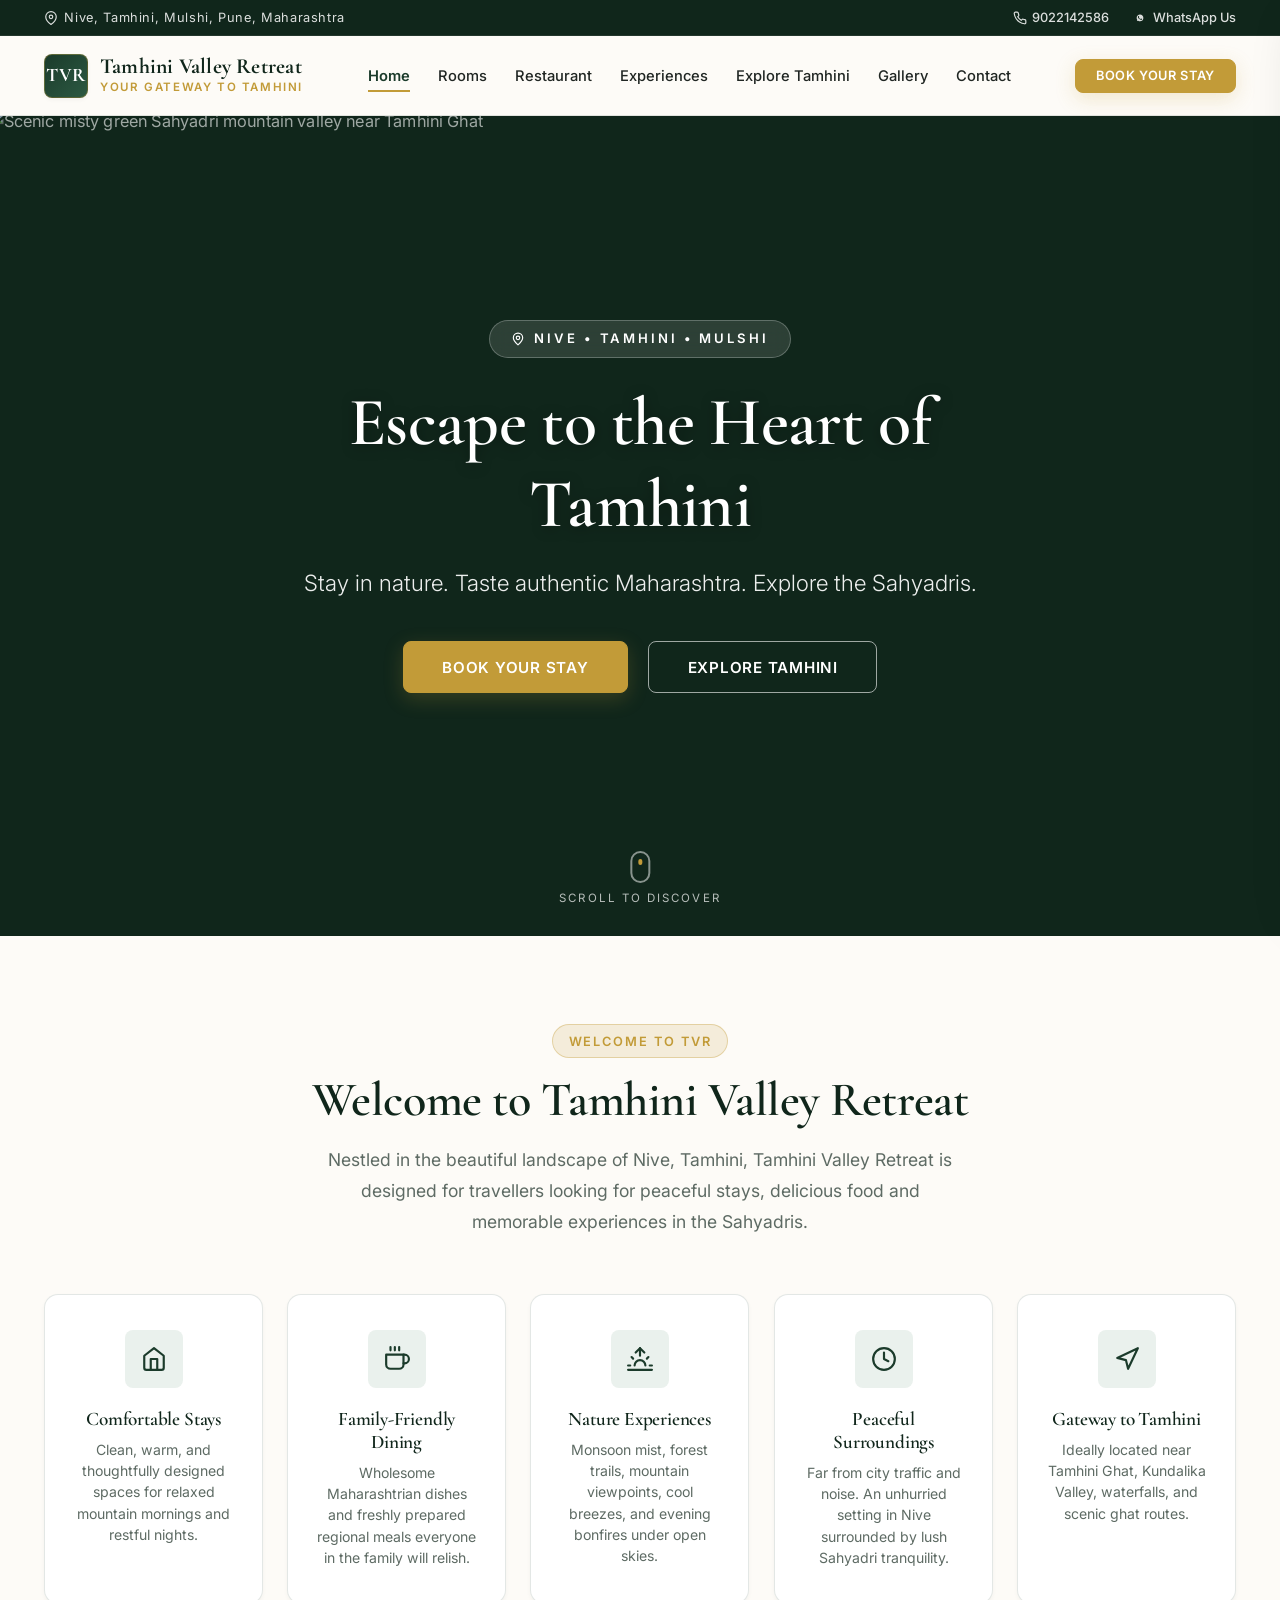
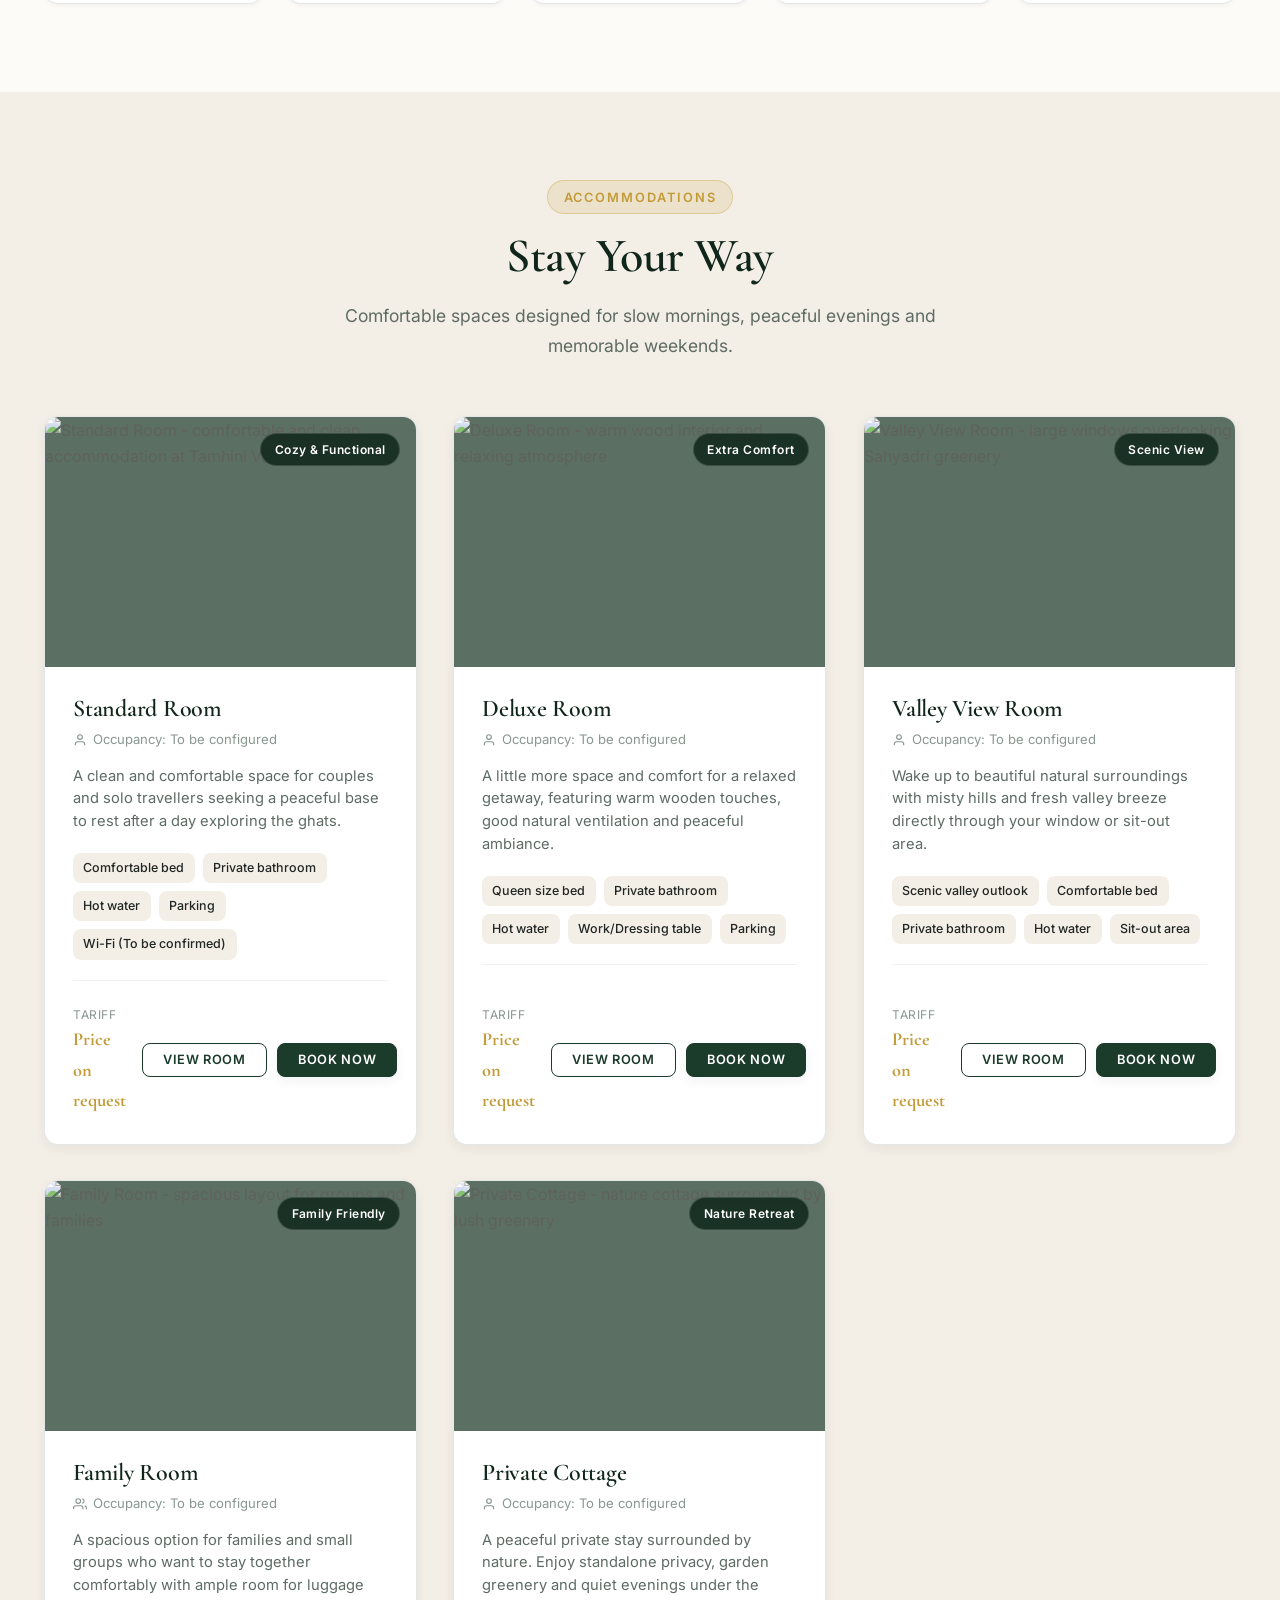
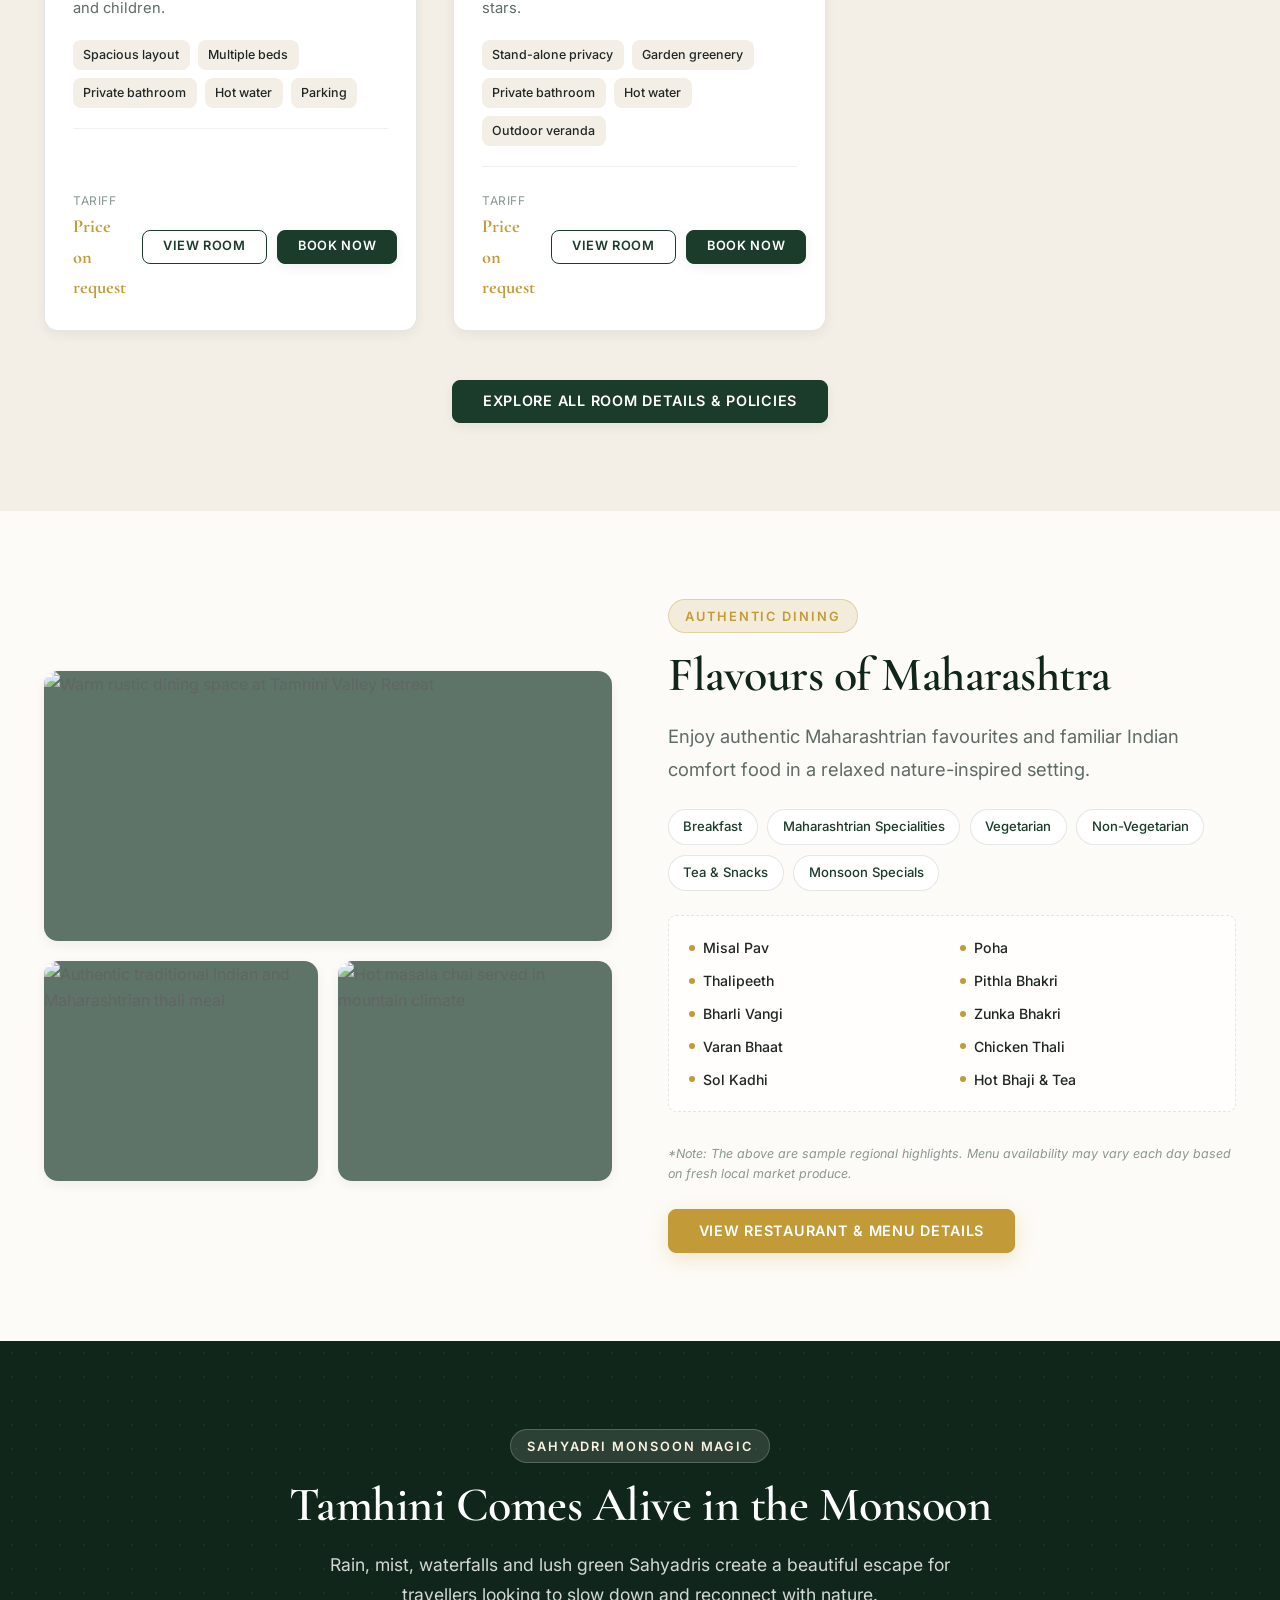
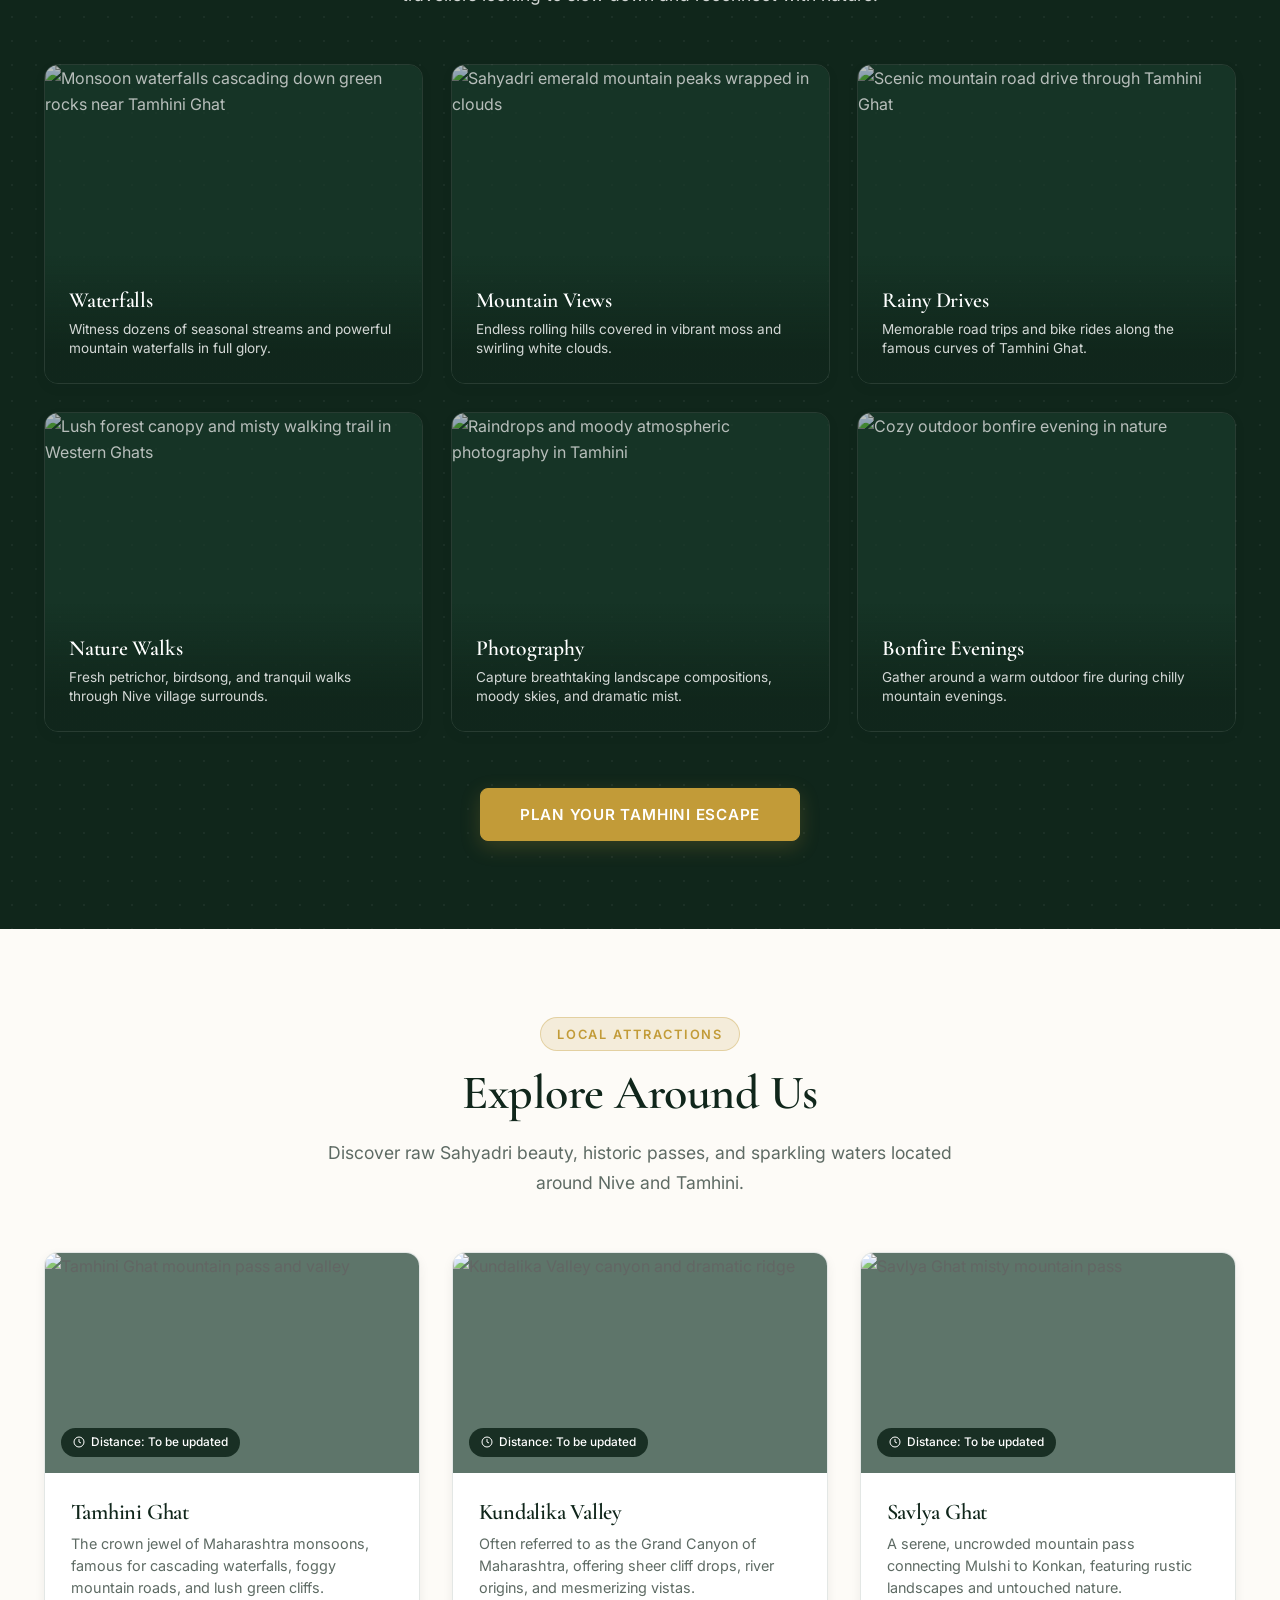
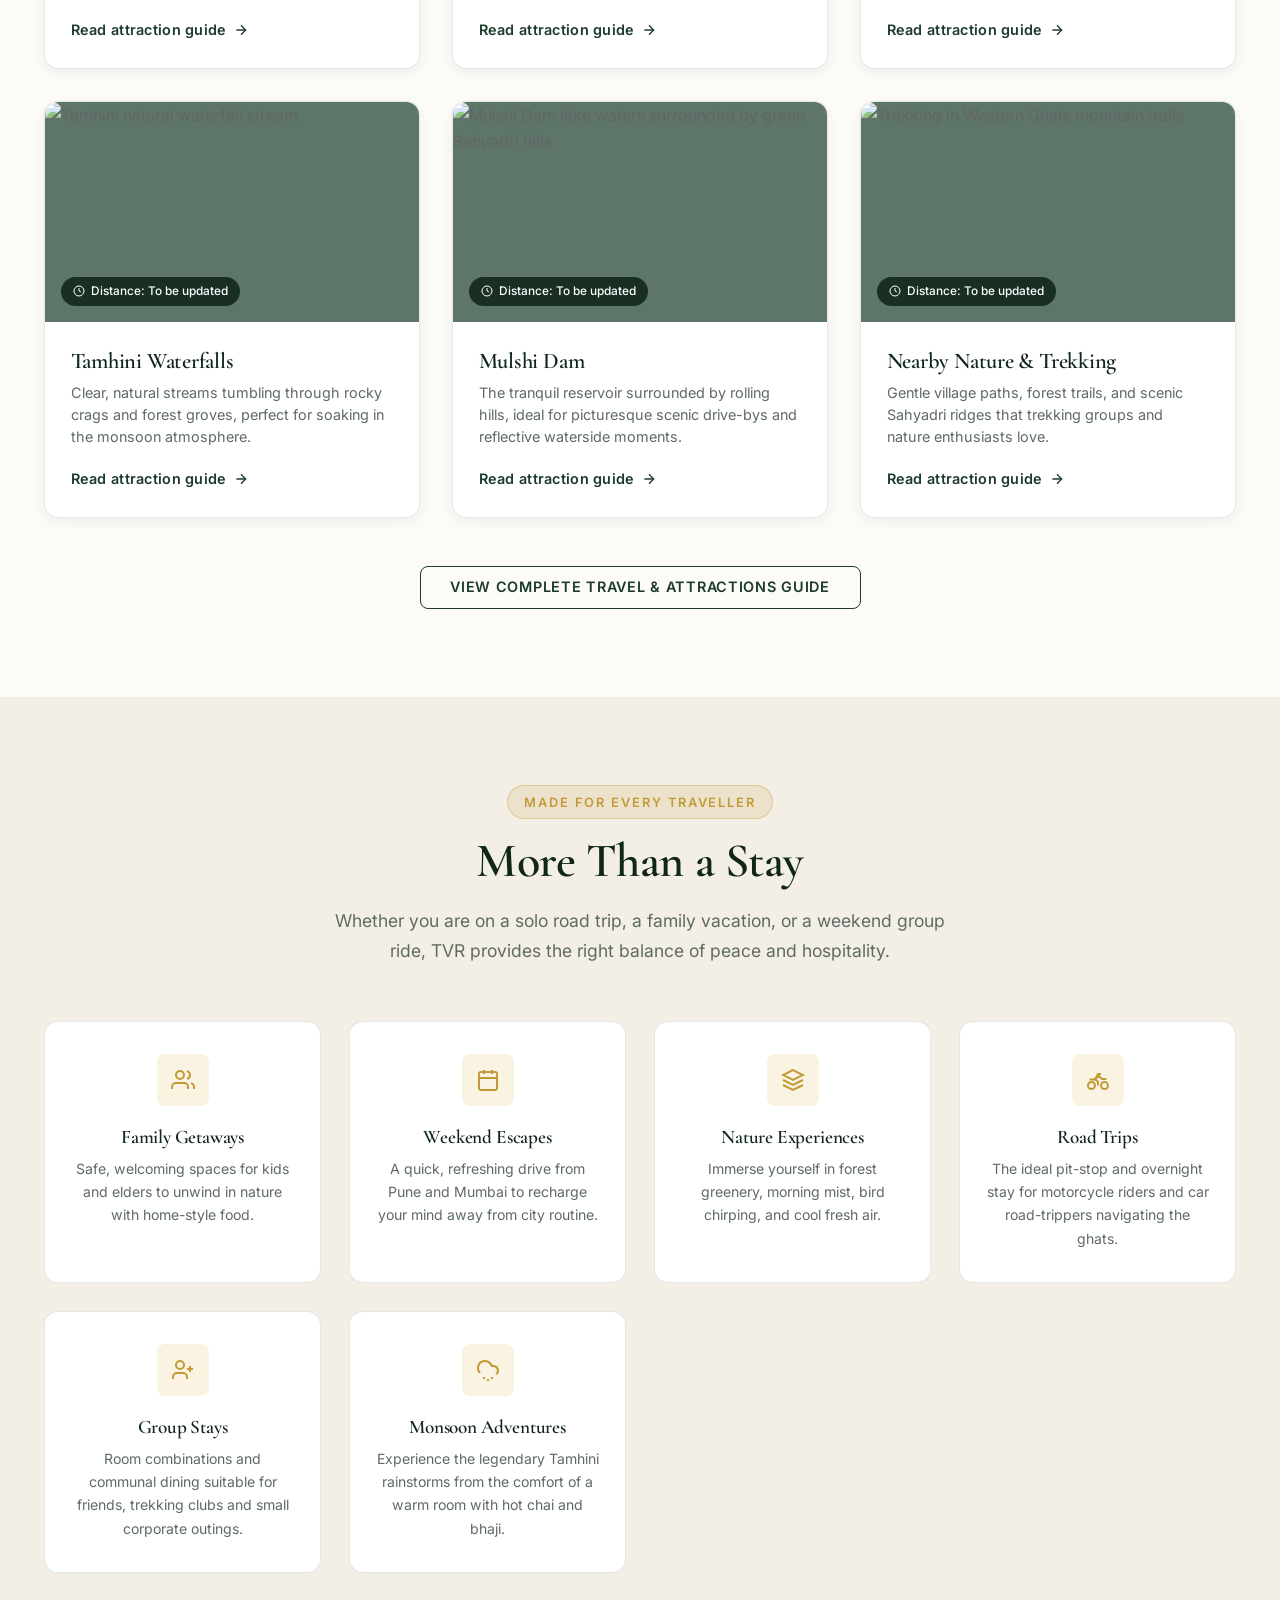
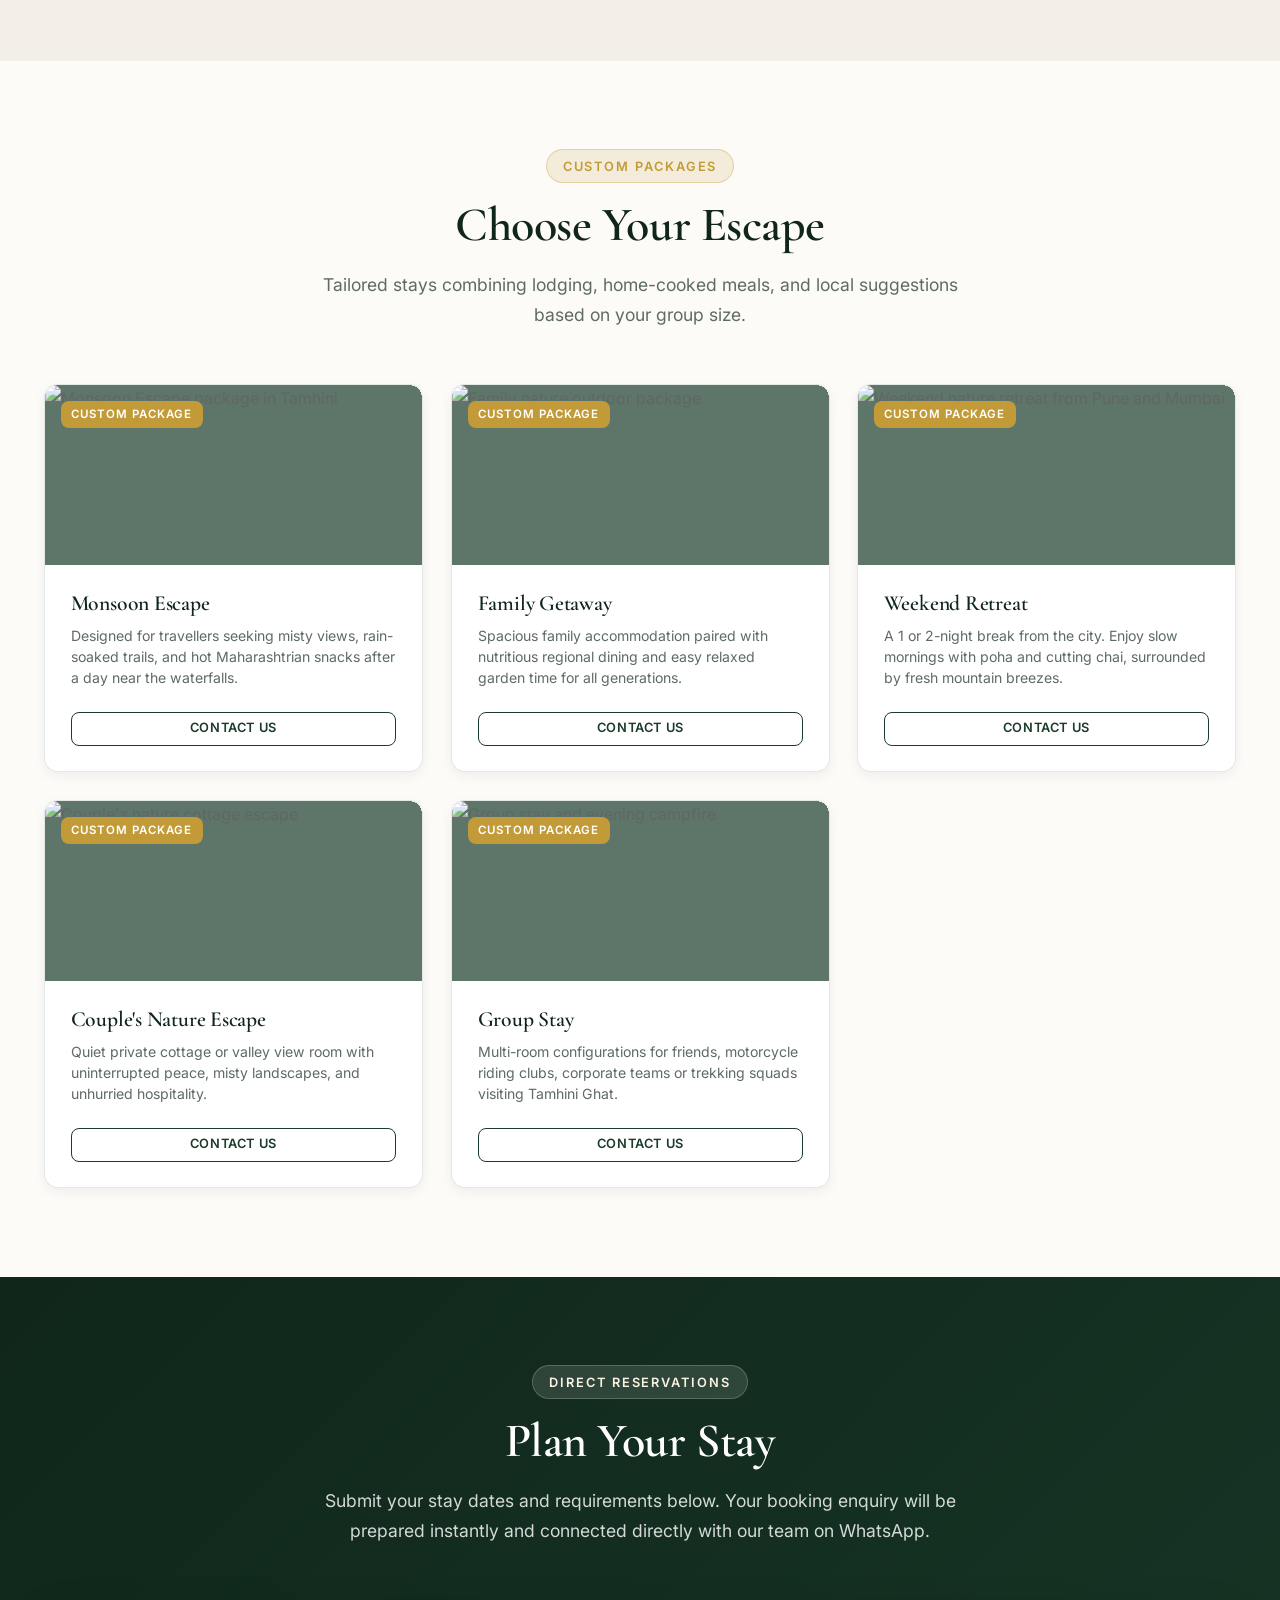
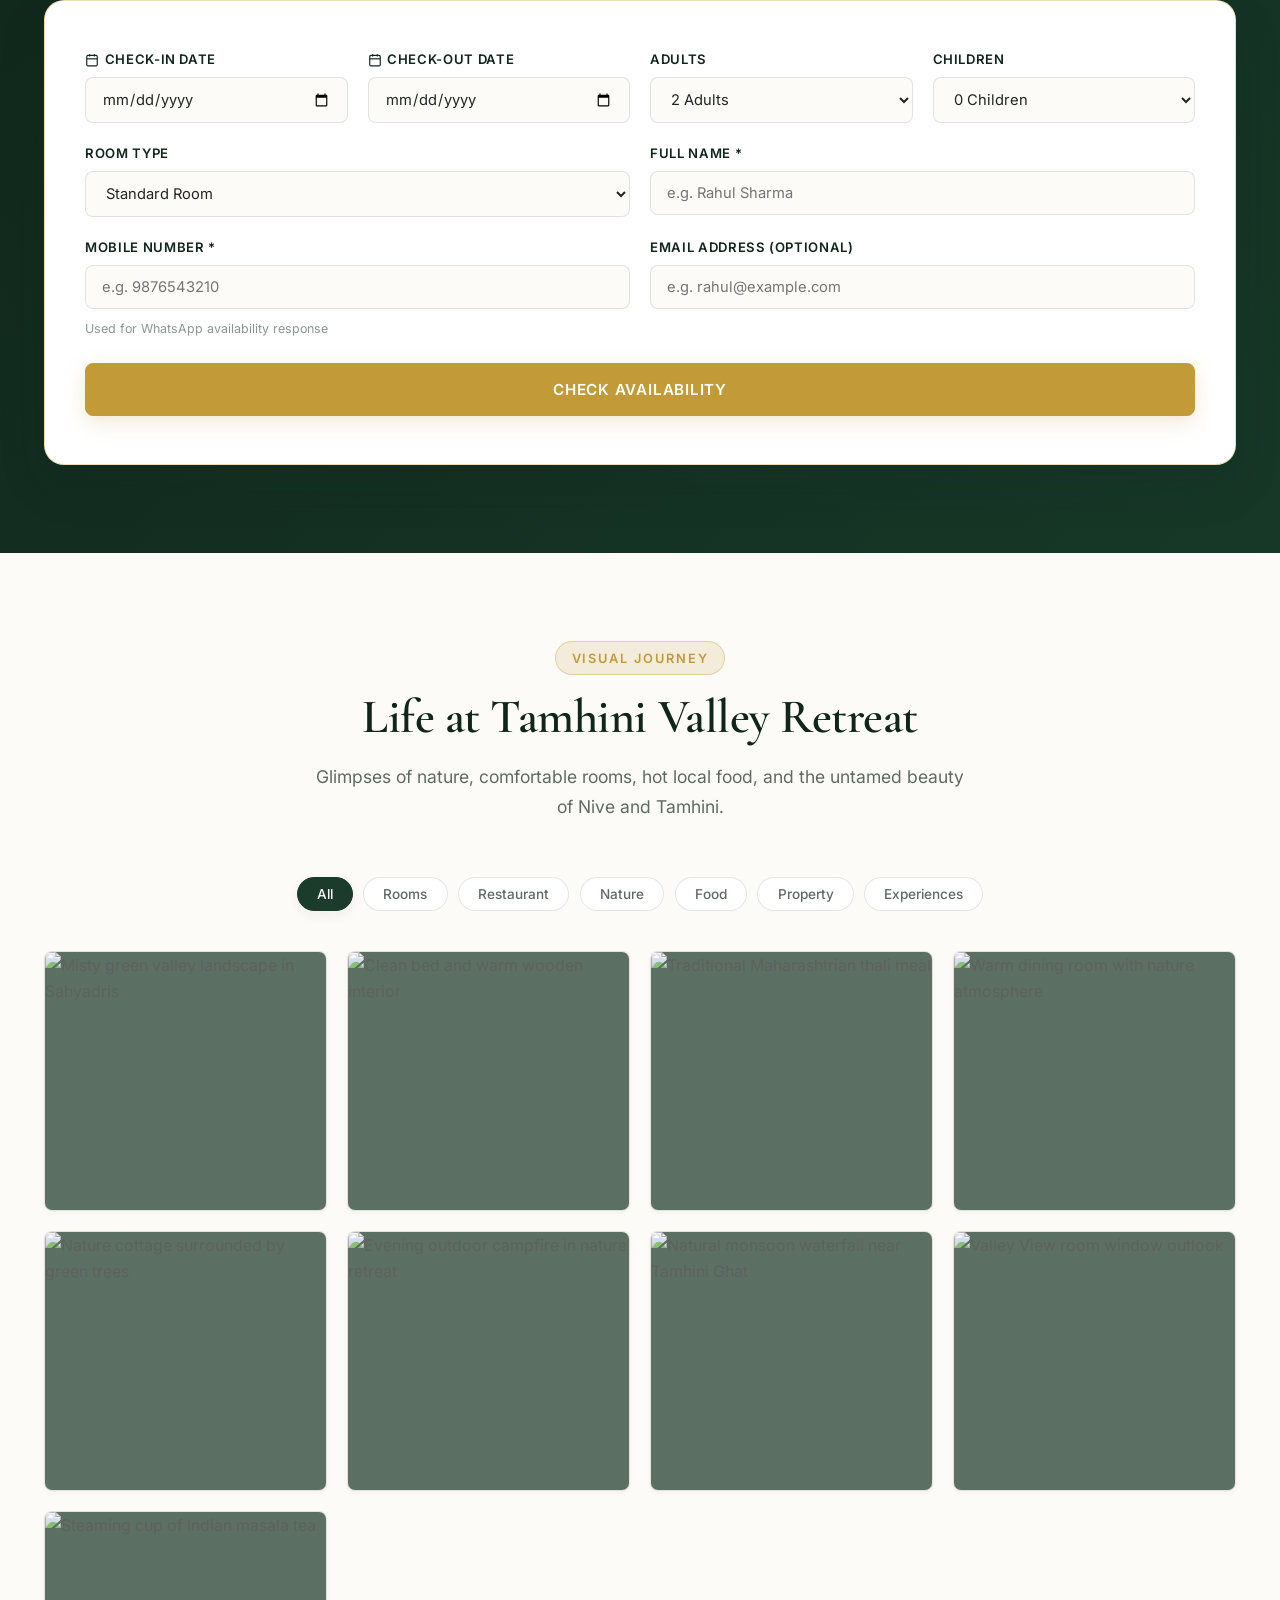
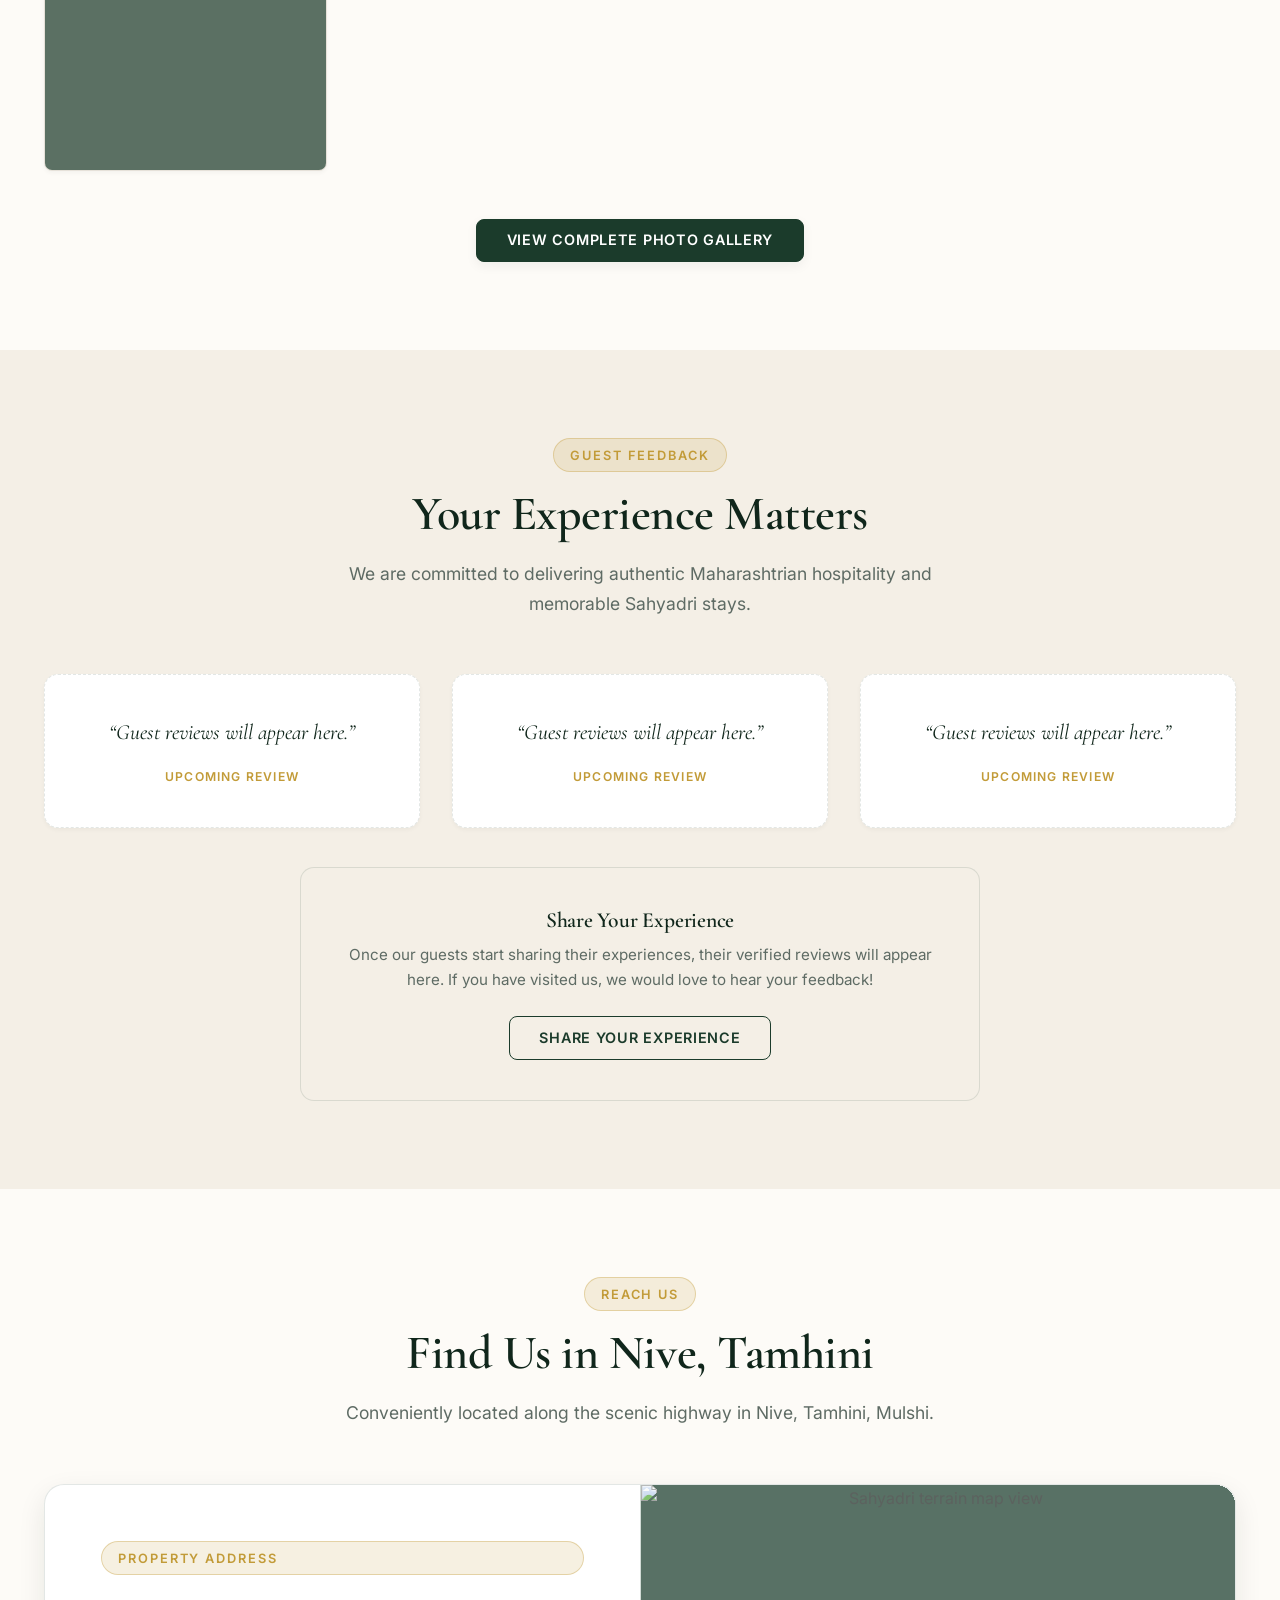
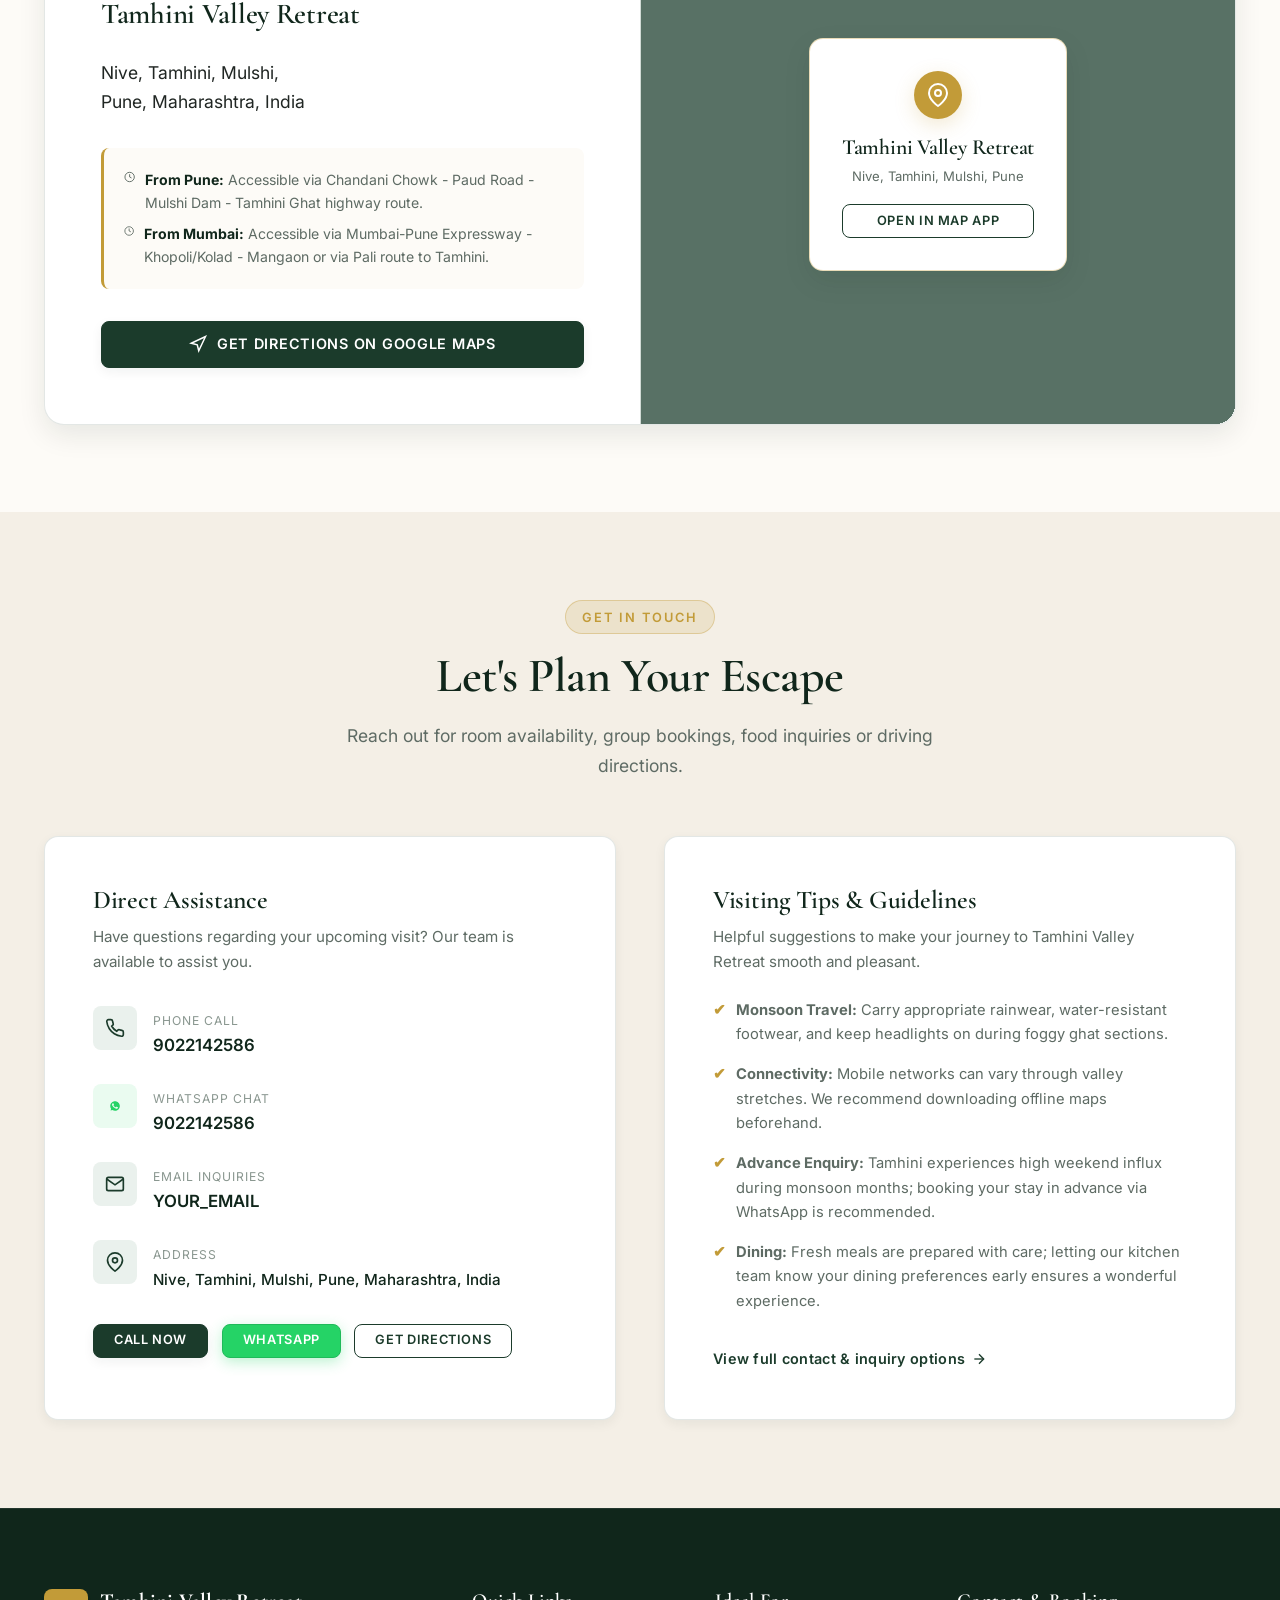
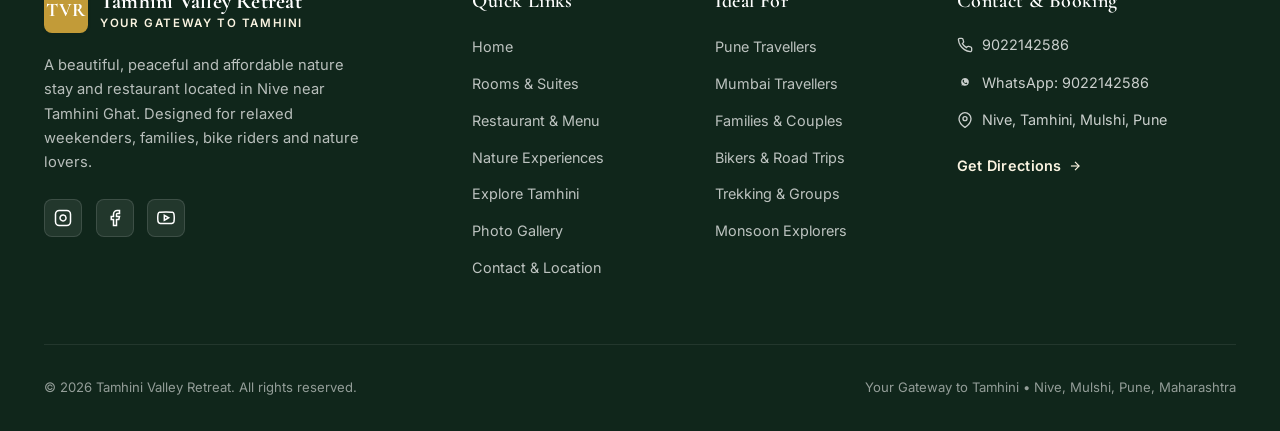
==== index.html @ 07aedcf0 "Add files via upload" ====
<!DOCTYPE html>
<html lang="en">
<head>
  <meta charset="UTF-8">
  <meta name="viewport" content="width=device-width, initial-scale=1.0">
  
  <!-- Primary SEO Tags -->
  <title>Tamhini Valley Retreat | Nature Stay & Restaurant Near Tamhini Ghat</title>
  <meta name="title" content="Tamhini Valley Retreat | Nature Stay & Restaurant Near Tamhini Ghat">
  <meta name="description" content="Tamhini Valley Retreat in Nive, Mulshi, Pune offers comfortable nature stays, a welcoming restaurant and easy access to Tamhini Ghat and nearby Sahyadri attractions.">
  <meta name="keywords" content="hotel in Tamhini, hotel near Tamhini Ghat, resort near Tamhini Ghat, stay near Tamhini Ghat, hotel in Mulshi, resort in Mulshi, hotel near Mulshi Dam, stay near Kundalika Valley, stay near Savlya Ghat, Tamhini nature stay, Tamhini hotel and restaurant, family stay near Tamhini">
  <link rel="canonical" href="https://YOUR-DOMAIN-HERE.com/">

  <!-- Open Graph / Facebook -->
  <meta property="og:type" content="website">
  <meta property="og:url" content="https://YOUR-DOMAIN-HERE.com/">
  <meta property="og:title" content="Tamhini Valley Retreat | Nature Stay & Restaurant Near Tamhini Ghat">
  <meta property="og:description" content="Tamhini Valley Retreat in Nive, Mulshi, Pune offers comfortable nature stays, a welcoming restaurant and easy access to Tamhini Ghat and nearby Sahyadri attractions.">
  <meta property="og:image" content="https://images.unsplash.com/photo-1506744038136-46273834b3fb?auto=format&fit=crop&w=1200&q=80">

  <!-- Twitter -->
  <meta property="twitter:card" content="summary_large_image">
  <meta property="twitter:url" content="https://YOUR-DOMAIN-HERE.com/">
  <meta property="twitter:title" content="Tamhini Valley Retreat | Nature Stay & Restaurant Near Tamhini Ghat">
  <meta property="twitter:description" content="Tamhini Valley Retreat in Nive, Mulshi, Pune offers comfortable nature stays, a welcoming restaurant and easy access to Tamhini Ghat and nearby Sahyadri attractions.">
  <meta property="twitter:image" content="https://images.unsplash.com/photo-1506744038136-46273834b3fb?auto=format&fit=crop&w=1200&q=80">

  <!-- Stylesheet -->
  <link rel="stylesheet" href="css/style.css">

  <!-- Structured Data / JSON-LD -->
  <script type="application/ld+json">
  {
    "@context": "https://schema.org",
    "@type": ["Hotel", "Restaurant", "LocalBusiness"],
    "name": "Tamhini Valley Retreat",
    "description": "Tamhini Valley Retreat in Nive, Mulshi, Pune offers comfortable nature stays, a welcoming restaurant and easy access to Tamhini Ghat and nearby Sahyadri attractions.",
    "telephone": "+91-9022142586",
    "address": {
      "@type": "PostalAddress",
      "streetAddress": "Nive, Tamhini",
      "addressLocality": "Mulshi",
      "addressRegion": "Maharashtra",
      "addressCountry": "India"
    },
    "url": "https://YOUR-DOMAIN-HERE.com/",
    "servesCuisine": "Maharashtrian, Indian",
    "petsAllowed": "To be confirmed"
  }
  </script>
</head>
<body>

  <!-- Top Utility Bar -->
  <div class="topbar">
    <div class="container topbar-content">
      <div class="topbar-location">
        <svg width="14" height="14" viewBox="0 0 24 24" fill="none" stroke="currentColor" stroke-width="2" stroke-linecap="round" stroke-linejoin="round"><path d="M21 10c0 7-9 13-9 13s-9-6-9-13a9 9 0 0 1 18 0z"></path><circle cx="12" cy="10" r="3"></circle></svg>
        <span>Nive, Tamhini, Mulshi, Pune, Maharashtra</span>
      </div>
      <div class="topbar-contacts">
        <a href="tel:+919022142586" class="topbar-link">
          <svg width="14" height="14" viewBox="0 0 24 24" fill="none" stroke="currentColor" stroke-width="2" stroke-linecap="round" stroke-linejoin="round"><path d="M22 16.92v3a2 2 0 0 1-2.18 2 19.79 19.79 0 0 1-8.63-3.07 19.5 19.5 0 0 1-6-6 19.79 19.79 0 0 1-3.07-8.67A2 2 0 0 1 4.11 2h3a2 2 0 0 1 2 1.72 12.84 12.84 0 0 0 .7 2.81 2 2 0 0 1-.45 2.11L8.09 9.91a16 16 0 0 0 6 6l1.27-1.27a2 2 0 0 1 2.11-.45 12.84 12.84 0 0 0 2.81.7A2 2 0 0 1 22 16.92z"></path></svg>
          <span>9022142586</span>
        </a>
        <a href="https://wa.me/919022142586" target="_blank" rel="noopener noreferrer" class="topbar-link">
          <svg width="14" height="14" viewBox="0 0 24 24" fill="currentColor"><path d="M12.031 6.172c-3.181 0-5.767 2.586-5.768 5.766-.001 1.298.38 2.27 1.019 3.287l-.582 2.128 2.182-.573c.978.58 1.911.928 3.145.929 3.178 0 5.767-2.587 5.768-5.766 0-3.18-2.587-5.771-5.764-5.771zm3.392 8.244c-.144.405-.837.774-1.17.824-.312.045-.694.073-2.179-.537-1.745-.716-2.883-2.482-2.97-2.597-.087-.116-.708-.941-.708-1.792s.448-1.274.607-1.449c.16-.175.348-.219.463-.219.117 0 .232.001.332.006.107.005.249-.041.389.296.145.348.492 1.202.535 1.29.043.088.072.19.014.305-.058.117-.087.19-.174.291-.087.102-.183.228-.261.306-.088.087-.179.183-.077.359.102.175.452.746.969 1.206.666.593 1.229.776 1.404.863.175.088.277.073.38-.044.102-.117.436-.508.552-.682.117-.175.233-.146.393-.088.16.059 1.017.479 1.192.566.175.088.291.131.334.204.043.073.043.424-.101.829z"/></svg>
          <span>WhatsApp Us</span>
        </a>
      </div>
    </div>
  </div>

  <!-- Header -->
  <header class="site-header">
    <div class="container header-container">
      <a href="index.html" class="brand-logo" aria-label="Tamhini Valley Retreat Home">
        <div class="logo-badge">TVR</div>
        <div class="logo-text">
          <span class="logo-title">Tamhini Valley Retreat</span>
          <span class="logo-tagline">Your Gateway to Tamhini</span>
        </div>
      </a>

      <!-- Desktop Navigation -->
      <nav class="main-nav" aria-label="Main Navigation">
        <ul class="nav-list">
          <li><a href="index.html" class="nav-link active">Home</a></li>
          <li><a href="rooms.html" class="nav-link">Rooms</a></li>
          <li><a href="restaurant.html" class="nav-link">Restaurant</a></li>
          <li><a href="experiences.html" class="nav-link">Experiences</a></li>
          <li><a href="explore.html" class="nav-link">Explore Tamhini</a></li>
          <li><a href="gallery.html" class="nav-link">Gallery</a></li>
          <li><a href="contact.html" class="nav-link">Contact</a></li>
        </ul>
      </nav>

      <!-- Header Action -->
      <div class="header-action">
        <a href="#booking" class="btn btn-gold btn-sm">BOOK YOUR STAY</a>
        <button class="mobile-nav-toggle" aria-label="Toggle Navigation Menu" aria-expanded="false">
          <span></span>
          <span></span>
          <span></span>
        </button>
      </div>
    </div>
  </header>

  <!-- Mobile Drawer -->
  <div class="mobile-nav-overlay" aria-hidden="true"></div>
  <aside class="mobile-nav-drawer" aria-label="Mobile Navigation">
    <div class="logo-text" style="margin-bottom: 2rem;">
      <span class="logo-title" style="font-size: 1.25rem;">Tamhini Valley Retreat</span>
      <span class="logo-tagline">Your Gateway to Tamhini</span>
    </div>
    <ul class="mobile-nav-list">
      <li><a href="index.html" class="mobile-nav-link active">Home</a></li>
      <li><a href="rooms.html" class="mobile-nav-link">Rooms</a></li>
      <li><a href="restaurant.html" class="mobile-nav-link">Restaurant</a></li>
      <li><a href="experiences.html" class="mobile-nav-link">Experiences</a></li>
      <li><a href="explore.html" class="mobile-nav-link">Explore Tamhini</a></li>
      <li><a href="gallery.html" class="mobile-nav-link">Gallery</a></li>
      <li><a href="contact.html" class="mobile-nav-link">Contact</a></li>
    </ul>
    <div class="mobile-nav-contacts">
      <div class="mobile-contact-item">
        <svg width="16" height="16" viewBox="0 0 24 24" fill="none" stroke="currentColor" stroke-width="2"><path d="M21 10c0 7-9 13-9 13s-9-6-9-13a9 9 0 0 1 18 0z"></path><circle cx="12" cy="10" r="3"></circle></svg>
        <span>Nive, Tamhini, Mulshi</span>
      </div>
      <div class="mobile-contact-item">
        <svg width="16" height="16" viewBox="0 0 24 24" fill="none" stroke="currentColor" stroke-width="2"><path d="M22 16.92v3a2 2 0 0 1-2.18 2 19.79 19.79 0 0 1-8.63-3.07 19.5 19.5 0 0 1-6-6 19.79 19.79 0 0 1-3.07-8.67A2 2 0 0 1 4.11 2h3a2 2 0 0 1 2 1.72 12.84 12.84 0 0 0 .7 2.81 2 2 0 0 1-.45 2.11L8.09 9.91a16 16 0 0 0 6 6l1.27-1.27a2 2 0 0 1 2.11-.45 12.84 12.84 0 0 0 2.81.7A2 2 0 0 1 22 16.92z"></path></svg>
        <span>9022142586</span>
      </div>
      <a href="#booking" class="btn btn-gold btn-full btn-sm" style="margin-top: 1rem;">BOOK YOUR STAY</a>
    </div>
  </aside>

  <!-- Hero Section -->
  <section class="hero" id="home">
    <div class="hero-bg-container">
      <!-- TEMPORARY IMAGE - REPLACE WITH PROPERTY PHOTO -->
      <img src="https://images.unsplash.com/photo-1506744038136-46273834b3fb?auto=format&fit=crop&w=1920&q=80" 
           alt="Scenic misty green Sahyadri mountain valley near Tamhini Ghat" 
           class="hero-bg-image">
      <div class="hero-overlay"></div>
    </div>

    <div class="container hero-content">
      <div class="hero-location-badge reveal">
        <svg width="14" height="14" viewBox="0 0 24 24" fill="none" stroke="currentColor" stroke-width="2"><path d="M12 2a8 8 0 0 0-8 8c0 5.25 8 12 8 12s8-6.75 8-12a8 8 0 0 0-8-8z"></path><circle cx="12" cy="10" r="3"></circle></svg>
        <span>NIVE • TAMHINI • MULSHI</span>
      </div>
      <h1 class="hero-title reveal delay-1">Escape to the Heart of Tamhini</h1>
      <p class="hero-subtitle reveal delay-2">Stay in nature. Taste authentic Maharashtra. Explore the Sahyadris.</p>
      
      <div class="hero-buttons reveal delay-3">
        <a href="#booking" class="btn btn-gold btn-lg">BOOK YOUR STAY</a>
        <a href="explore.html" class="btn btn-outline-light btn-lg">EXPLORE TAMHINI</a>
      </div>
    </div>

    <div class="hero-scroll-indicator" aria-hidden="true">
      <div class="scroll-icon"></div>
      <span>SCROLL TO DISCOVER</span>
    </div>
  </section>

  <!-- Introduction Section -->
  <section class="section bg-cream" id="about">
    <div class="container">
      <div class="section-header text-center reveal">
        <span class="section-tag">Welcome to TVR</span>
        <h2 class="section-title">Welcome to Tamhini Valley Retreat</h2>
        <p class="section-subtitle text-lead">
          Nestled in the beautiful landscape of Nive, Tamhini, Tamhini Valley Retreat is designed for travellers looking for peaceful stays, delicious food and memorable experiences in the Sahyadris.
        </p>
      </div>

      <!-- 5 Core Features -->
      <div class="features-grid">
        <div class="feature-card reveal delay-1">
          <div class="feature-icon-wrapper">
            <svg width="26" height="26" viewBox="0 0 24 24" fill="none" stroke="currentColor" stroke-width="2" stroke-linecap="round" stroke-linejoin="round"><path d="M3 9l9-7 9 7v11a2 2 0 0 1-2 2H5a2 2 0 0 1-2-2z"></path><polyline points="9 22 9 12 15 12 15 22"></polyline></svg>
          </div>
          <h3 class="feature-title">Comfortable Stays</h3>
          <p class="feature-desc">Clean, warm, and thoughtfully designed spaces for relaxed mountain mornings and restful nights.</p>
        </div>

        <div class="feature-card reveal delay-2">
          <div class="feature-icon-wrapper">
            <svg width="26" height="26" viewBox="0 0 24 24" fill="none" stroke="currentColor" stroke-width="2" stroke-linecap="round" stroke-linejoin="round"><path d="M18 8h1a4 4 0 0 1 0 8h-1"></path><path d="M2 8h16v9a4 4 0 0 1-4 4H6a4 4 0 0 1-4-4V8z"></path><line x1="6" y1="1" x2="6" y2="4"></line><line x1="10" y1="1" x2="10" y2="4"></line><line x1="14" y1="1" x2="14" y2="4"></line></svg>
          </div>
          <h3 class="feature-title">Family-Friendly Dining</h3>
          <p class="feature-desc">Wholesome Maharashtrian dishes and freshly prepared regional meals everyone in the family will relish.</p>
        </div>

        <div class="feature-card reveal delay-3">
          <div class="feature-icon-wrapper">
            <svg width="26" height="26" viewBox="0 0 24 24" fill="none" stroke="currentColor" stroke-width="2" stroke-linecap="round" stroke-linejoin="round"><path d="M17 18a5 5 0 0 0-10 0"></path><line x1="12" y1="9" x2="12" y2="2"></line><line x1="4.22" y1="10.22" x2="5.64" y2="11.64"></line><line x1="1" y1="18" x2="3" y2="18"></line><line x1="21" y1="18" x2="23" y2="18"></line><line x1="18.36" y1="11.64" x2="19.78" y2="10.22"></line><line x1="23" y1="22" x2="1" y2="22"></line><polyline points="8 6 12 2 16 6"></polyline></svg>
          </div>
          <h3 class="feature-title">Nature Experiences</h3>
          <p class="feature-desc">Monsoon mist, forest trails, mountain viewpoints, cool breezes, and evening bonfires under open skies.</p>
        </div>

        <div class="feature-card reveal delay-4">
          <div class="feature-icon-wrapper">
            <svg width="26" height="26" viewBox="0 0 24 24" fill="none" stroke="currentColor" stroke-width="2" stroke-linecap="round" stroke-linejoin="round"><circle cx="12" cy="12" r="10"></circle><path d="M12 6v6l4 2"></path></svg>
          </div>
          <h3 class="feature-title">Peaceful Surroundings</h3>
          <p class="feature-desc">Far from city traffic and noise. An unhurried setting in Nive surrounded by lush Sahyadri tranquility.</p>
        </div>

        <div class="feature-card reveal delay-1">
          <div class="feature-icon-wrapper">
            <svg width="26" height="26" viewBox="0 0 24 24" fill="none" stroke="currentColor" stroke-width="2" stroke-linecap="round" stroke-linejoin="round"><polygon points="3 11 22 2 13 21 11 13 3 11"></polygon></svg>
          </div>
          <h3 class="feature-title">Gateway to Tamhini</h3>
          <p class="feature-desc">Ideally located near Tamhini Ghat, Kundalika Valley, waterfalls, and scenic ghat routes.</p>
        </div>
      </div>
    </div>
  </section>

  <!-- Rooms Section -->
  <section class="section bg-subtle" id="rooms">
    <div class="container">
      <div class="section-header text-center reveal">
        <span class="section-tag">Accommodations</span>
        <h2 class="section-title">Stay Your Way</h2>
        <p class="section-subtitle">Comfortable spaces designed for slow mornings, peaceful evenings and memorable weekends.</p>
      </div>

      <!-- 5 Room Cards -->
      <div class="rooms-grid">
        <!-- 1. Standard Room -->
        <article class="room-card reveal delay-1">
          <div class="room-image-wrap">
            <!-- TEMPORARY IMAGE - REPLACE WITH PROPERTY PHOTO -->
            <img src="https://images.unsplash.com/photo-1590490360182-c33d57733427?auto=format&fit=crop&w=800&q=80" 
                 alt="Standard Room - comfortable and clean accommodation at Tamhini Valley Retreat" 
                 class="room-image" loading="lazy">
            <span class="room-badge">Cozy & Functional</span>
          </div>
          <div class="room-content">
            <div class="room-header">
              <h3 class="room-name">Standard Room</h3>
              <div class="room-occupancy">
                <svg width="14" height="14" viewBox="0 0 24 24" fill="none" stroke="currentColor" stroke-width="2"><path d="M20 21v-2a4 4 0 0 0-4-4H8a4 4 0 0 0-4 4v2"></path><circle cx="12" cy="7" r="4"></circle></svg>
                <span>Occupancy: To be configured</span>
              </div>
            </div>
            <p class="room-description">A clean and comfortable space for couples and solo travellers seeking a peaceful base to rest after a day exploring the ghats.</p>
            <div class="room-amenities">
              <span class="amenity-chip">Comfortable bed</span>
              <span class="amenity-chip">Private bathroom</span>
              <span class="amenity-chip">Hot water</span>
              <span class="amenity-chip">Parking</span>
              <span class="amenity-chip">Wi-Fi (To be confirmed)</span>
            </div>
            <div class="room-footer">
              <div class="room-price-info">
                <span class="room-price-label">Tariff</span>
                <span class="room-price-val">Price on request</span>
              </div>
              <div class="room-actions">
                <a href="rooms.html" class="btn btn-outline btn-sm">VIEW ROOM</a>
                <a href="#booking" class="btn btn-primary btn-sm" data-room-target="Standard Room">BOOK NOW</a>
              </div>
            </div>
          </div>
        </article>

        <!-- 2. Deluxe Room -->
        <article class="room-card reveal delay-2">
          <div class="room-image-wrap">
            <!-- TEMPORARY IMAGE - REPLACE WITH PROPERTY PHOTO -->
            <img src="https://images.unsplash.com/photo-1566665797739-1674de7a421a?auto=format&fit=crop&w=800&q=80" 
                 alt="Deluxe Room - warm wood interior and relaxing atmosphere" 
                 class="room-image" loading="lazy">
            <span class="room-badge">Extra Comfort</span>
          </div>
          <div class="room-content">
            <div class="room-header">
              <h3 class="room-name">Deluxe Room</h3>
              <div class="room-occupancy">
                <svg width="14" height="14" viewBox="0 0 24 24" fill="none" stroke="currentColor" stroke-width="2"><path d="M20 21v-2a4 4 0 0 0-4-4H8a4 4 0 0 0-4 4v2"></path><circle cx="12" cy="7" r="4"></circle></svg>
                <span>Occupancy: To be configured</span>
              </div>
            </div>
            <p class="room-description">A little more space and comfort for a relaxed getaway, featuring warm wooden touches, good natural ventilation and peaceful ambiance.</p>
            <div class="room-amenities">
              <span class="amenity-chip">Queen size bed</span>
              <span class="amenity-chip">Private bathroom</span>
              <span class="amenity-chip">Hot water</span>
              <span class="amenity-chip">Work/Dressing table</span>
              <span class="amenity-chip">Parking</span>
            </div>
            <div class="room-footer">
              <div class="room-price-info">
                <span class="room-price-label">Tariff</span>
                <span class="room-price-val">Price on request</span>
              </div>
              <div class="room-actions">
                <a href="rooms.html" class="btn btn-outline btn-sm">VIEW ROOM</a>
                <a href="#booking" class="btn btn-primary btn-sm" data-room-target="Deluxe Room">BOOK NOW</a>
              </div>
            </div>
          </div>
        </article>

        <!-- 3. Valley View Room -->
        <article class="room-card reveal delay-3">
          <div class="room-image-wrap">
            <!-- TEMPORARY IMAGE - REPLACE WITH PROPERTY PHOTO -->
            <img src="https://images.unsplash.com/photo-1582719478250-c89cae4dc85b?auto=format&fit=crop&w=800&q=80" 
                 alt="Valley View Room - large windows overlooking Sahyadri greenery" 
                 class="room-image" loading="lazy">
            <span class="room-badge">Scenic View</span>
          </div>
          <div class="room-content">
            <div class="room-header">
              <h3 class="room-name">Valley View Room</h3>
              <div class="room-occupancy">
                <svg width="14" height="14" viewBox="0 0 24 24" fill="none" stroke="currentColor" stroke-width="2"><path d="M20 21v-2a4 4 0 0 0-4-4H8a4 4 0 0 0-4 4v2"></path><circle cx="12" cy="7" r="4"></circle></svg>
                <span>Occupancy: To be configured</span>
              </div>
            </div>
            <p class="room-description">Wake up to beautiful natural surroundings with misty hills and fresh valley breeze directly through your window or sit-out area.</p>
            <div class="room-amenities">
              <span class="amenity-chip">Scenic valley outlook</span>
              <span class="amenity-chip">Comfortable bed</span>
              <span class="amenity-chip">Private bathroom</span>
              <span class="amenity-chip">Hot water</span>
              <span class="amenity-chip">Sit-out area</span>
            </div>
            <div class="room-footer">
              <div class="room-price-info">
                <span class="room-price-label">Tariff</span>
                <span class="room-price-val">Price on request</span>
              </div>
              <div class="room-actions">
                <a href="rooms.html" class="btn btn-outline btn-sm">VIEW ROOM</a>
                <a href="#booking" class="btn btn-primary btn-sm" data-room-target="Valley View Room">BOOK NOW</a>
              </div>
            </div>
          </div>
        </article>

        <!-- 4. Family Room -->
        <article class="room-card reveal delay-1">
          <div class="room-image-wrap">
            <!-- TEMPORARY IMAGE - REPLACE WITH PROPERTY PHOTO -->
            <img src="https://images.unsplash.com/photo-1595526114035-0d45ed16cfbf?auto=format&fit=crop&w=800&q=80" 
                 alt="Family Room - spacious layout for groups and families" 
                 class="room-image" loading="lazy">
            <span class="room-badge">Family Friendly</span>
          </div>
          <div class="room-content">
            <div class="room-header">
              <h3 class="room-name">Family Room</h3>
              <div class="room-occupancy">
                <svg width="14" height="14" viewBox="0 0 24 24" fill="none" stroke="currentColor" stroke-width="2"><path d="M17 21v-2a4 4 0 0 0-4-4H5a4 4 0 0 0-4 4v2"></path><circle cx="9" cy="7" r="4"></circle><path d="M23 21v-2a4 4 0 0 0-3-3.87"></path><path d="M16 3.13a4 4 0 0 1 0 7.75"></path></svg>
                <span>Occupancy: To be configured</span>
              </div>
            </div>
            <p class="room-description">A spacious option for families and small groups who want to stay together comfortably with ample room for luggage and children.</p>
            <div class="room-amenities">
              <span class="amenity-chip">Spacious layout</span>
              <span class="amenity-chip">Multiple beds</span>
              <span class="amenity-chip">Private bathroom</span>
              <span class="amenity-chip">Hot water</span>
              <span class="amenity-chip">Parking</span>
            </div>
            <div class="room-footer">
              <div class="room-price-info">
                <span class="room-price-label">Tariff</span>
                <span class="room-price-val">Price on request</span>
              </div>
              <div class="room-actions">
                <a href="rooms.html" class="btn btn-outline btn-sm">VIEW ROOM</a>
                <a href="#booking" class="btn btn-primary btn-sm" data-room-target="Family Room">BOOK NOW</a>
              </div>
            </div>
          </div>
        </article>

        <!-- 5. Private Cottage -->
        <article class="room-card reveal delay-2">
          <div class="room-image-wrap">
            <!-- TEMPORARY IMAGE - REPLACE WITH PROPERTY PHOTO -->
            <img src="https://images.unsplash.com/photo-1542314831-068cd1dbfeeb?auto=format&fit=crop&w=800&q=80" 
                 alt="Private Cottage - nature cottage surrounded by lush greenery" 
                 class="room-image" loading="lazy">
            <span class="room-badge">Nature Retreat</span>
          </div>
          <div class="room-content">
            <div class="room-header">
              <h3 class="room-name">Private Cottage</h3>
              <div class="room-occupancy">
                <svg width="14" height="14" viewBox="0 0 24 24" fill="none" stroke="currentColor" stroke-width="2"><path d="M20 21v-2a4 4 0 0 0-4-4H8a4 4 0 0 0-4 4v2"></path><circle cx="12" cy="7" r="4"></circle></svg>
                <span>Occupancy: To be configured</span>
              </div>
            </div>
            <p class="room-description">A peaceful private stay surrounded by nature. Enjoy standalone privacy, garden greenery and quiet evenings under the stars.</p>
            <div class="room-amenities">
              <span class="amenity-chip">Stand-alone privacy</span>
              <span class="amenity-chip">Garden greenery</span>
              <span class="amenity-chip">Private bathroom</span>
              <span class="amenity-chip">Hot water</span>
              <span class="amenity-chip">Outdoor veranda</span>
            </div>
            <div class="room-footer">
              <div class="room-price-info">
                <span class="room-price-label">Tariff</span>
                <span class="room-price-val">Price on request</span>
              </div>
              <div class="room-actions">
                <a href="rooms.html" class="btn btn-outline btn-sm">VIEW ROOM</a>
                <a href="#booking" class="btn btn-primary btn-sm" data-room-target="Private Cottage">BOOK NOW</a>
              </div>
            </div>
          </div>
        </article>
      </div>

      <div class="text-center" style="margin-top: 3rem;">
        <a href="rooms.html" class="btn btn-primary">EXPLORE ALL ROOM DETAILS & POLICIES</a>
      </div>
    </div>
  </section>

  <!-- Restaurant Section -->
  <section class="section bg-cream" id="restaurant">
    <div class="container">
      <div class="restaurant-showcase">
        <!-- Visuals Column -->
        <div class="restaurant-visuals reveal">
          <div class="restaurant-img-wrap featured">
            <!-- TEMPORARY IMAGE - REPLACE WITH PROPERTY PHOTO -->
            <img src="https://images.unsplash.com/photo-1517248135467-4c7edcad34c4?auto=format&fit=crop&w=800&q=80" 
                 alt="Warm rustic dining space at Tamhini Valley Retreat" loading="lazy">
          </div>
          <div class="restaurant-img-wrap">
            <!-- TEMPORARY IMAGE - REPLACE WITH PROPERTY PHOTO -->
            <img src="https://images.unsplash.com/photo-1610057099443-fde8c4d50f91?auto=format&fit=crop&w=800&q=80" 
                 alt="Authentic traditional Indian and Maharashtrian thali meal" loading="lazy">
          </div>
          <div class="restaurant-img-wrap">
            <!-- TEMPORARY IMAGE - REPLACE WITH PROPERTY PHOTO -->
            <img src="https://images.unsplash.com/photo-1576092768241-dec231879fc3?auto=format&fit=crop&w=800&q=80" 
                 alt="Hot masala chai served in mountain climate" loading="lazy">
          </div>
        </div>

        <!-- Details Column -->
        <div class="restaurant-details reveal delay-1">
          <span class="section-tag">Authentic Dining</span>
          <h2 class="section-title">Flavours of Maharashtra</h2>
          <p class="text-lead">
            Enjoy authentic Maharashtrian favourites and familiar Indian comfort food in a relaxed nature-inspired setting.
          </p>

          <!-- Food Categories -->
          <div class="food-categories-pills">
            <span class="food-pill">Breakfast</span>
            <span class="food-pill">Maharashtrian Specialities</span>
            <span class="food-pill">Vegetarian</span>
            <span class="food-pill">Non-Vegetarian</span>
            <span class="food-pill">Tea & Snacks</span>
            <span class="food-pill">Monsoon Specials</span>
          </div>

          <!-- Highlight Dishes -->
          <div class="dishes-highlight-grid">
            <div class="dish-item"><span class="dish-dot"></span> Misal Pav</div>
            <div class="dish-item"><span class="dish-dot"></span> Poha</div>
            <div class="dish-item"><span class="dish-dot"></span> Thalipeeth</div>
            <div class="dish-item"><span class="dish-dot"></span> Pithla Bhakri</div>
            <div class="dish-item"><span class="dish-dot"></span> Bharli Vangi</div>
            <div class="dish-item"><span class="dish-dot"></span> Zunka Bhakri</div>
            <div class="dish-item"><span class="dish-dot"></span> Varan Bhaat</div>
            <div class="dish-item"><span class="dish-dot"></span> Chicken Thali</div>
            <div class="dish-item"><span class="dish-dot"></span> Sol Kadhi</div>
            <div class="dish-item"><span class="dish-dot"></span> Hot Bhaji & Tea</div>
          </div>

          <p class="disclaimer-note">*Note: The above are sample regional highlights. Menu availability may vary each day based on fresh local market produce.</p>

          <a href="restaurant.html" class="btn btn-gold">VIEW RESTAURANT & MENU DETAILS</a>
        </div>
      </div>
    </div>
  </section>

  <!-- Monsoon Section -->
  <section class="section monsoon-section" id="monsoon">
    <div class="monsoon-bg-pattern"></div>
    <div class="container" style="position: relative; z-index: 2;">
      <div class="section-header text-center reveal">
        <span class="section-tag light">Sahyadri Monsoon Magic</span>
        <h2 class="section-title light">Tamhini Comes Alive in the Monsoon</h2>
        <p class="section-subtitle light">
          Rain, mist, waterfalls and lush green Sahyadris create a beautiful escape for travellers looking to slow down and reconnect with nature.
        </p>
      </div>

      <!-- 6 Experience Cards -->
      <div class="experience-grid">
        <!-- 1. Waterfalls -->
        <div class="experience-card reveal delay-1">
          <!-- TEMPORARY IMAGE - REPLACE WITH PROPERTY PHOTO -->
          <img src="https://images.unsplash.com/photo-1546182990-dffeafbe841d?auto=format&fit=crop&w=800&q=80" 
               alt="Monsoon waterfalls cascading down green rocks near Tamhini Ghat" 
               class="experience-card-img" loading="lazy">
          <div class="experience-overlay">
            <h3 class="experience-name">Waterfalls</h3>
            <p class="experience-desc">Witness dozens of seasonal streams and powerful mountain waterfalls in full glory.</p>
          </div>
        </div>

        <!-- 2. Mountain Views -->
        <div class="experience-card reveal delay-2">
          <!-- TEMPORARY IMAGE - REPLACE WITH PROPERTY PHOTO -->
          <img src="https://images.unsplash.com/photo-1464822759023-fed622ff2c3b?auto=format&fit=crop&w=800&q=80" 
               alt="Sahyadri emerald mountain peaks wrapped in clouds" 
               class="experience-card-img" loading="lazy">
          <div class="experience-overlay">
            <h3 class="experience-name">Mountain Views</h3>
            <p class="experience-desc">Endless rolling hills covered in vibrant moss and swirling white clouds.</p>
          </div>
        </div>

        <!-- 3. Rainy Drives -->
        <div class="experience-card reveal delay-3">
          <!-- TEMPORARY IMAGE - REPLACE WITH PROPERTY PHOTO -->
          <img src="https://images.unsplash.com/photo-1469854523086-cc02fe5d8800?auto=format&fit=crop&w=800&q=80" 
               alt="Scenic mountain road drive through Tamhini Ghat" 
               class="experience-card-img" loading="lazy">
          <div class="experience-overlay">
            <h3 class="experience-name">Rainy Drives</h3>
            <p class="experience-desc">Memorable road trips and bike rides along the famous curves of Tamhini Ghat.</p>
          </div>
        </div>

        <!-- 4. Nature Walks -->
        <div class="experience-card reveal delay-1">
          <!-- TEMPORARY IMAGE - REPLACE WITH PROPERTY PHOTO -->
          <img src="https://images.unsplash.com/photo-1511497584788-87676104235f?auto=format&fit=crop&w=800&q=80" 
               alt="Lush forest canopy and misty walking trail in Western Ghats" 
               class="experience-card-img" loading="lazy">
          <div class="experience-overlay">
            <h3 class="experience-name">Nature Walks</h3>
            <p class="experience-desc">Fresh petrichor, birdsong, and tranquil walks through Nive village surrounds.</p>
          </div>
        </div>

        <!-- 5. Photography -->
        <div class="experience-card reveal delay-2">
          <!-- TEMPORARY IMAGE - REPLACE WITH PROPERTY PHOTO -->
          <img src="https://images.unsplash.com/photo-1519692933481-e162a57d6721?auto=format&fit=crop&w=800&q=80" 
               alt="Raindrops and moody atmospheric photography in Tamhini" 
               class="experience-card-img" loading="lazy">
          <div class="experience-overlay">
            <h3 class="experience-name">Photography</h3>
            <p class="experience-desc">Capture breathtaking landscape compositions, moody skies, and dramatic mist.</p>
          </div>
        </div>

        <!-- 6. Bonfire Evenings -->
        <div class="experience-card reveal delay-3">
          <!-- TEMPORARY IMAGE - REPLACE WITH PROPERTY PHOTO -->
          <img src="https://images.unsplash.com/photo-1508873696983-2df5293cb32b?auto=format&fit=crop&w=800&q=80" 
               alt="Cozy outdoor bonfire evening in nature" 
               class="experience-card-img" loading="lazy">
          <div class="experience-overlay">
            <h3 class="experience-name">Bonfire Evenings</h3>
            <p class="experience-desc">Gather around a warm outdoor fire during chilly mountain evenings.</p>
          </div>
        </div>
      </div>

      <div class="text-center" style="margin-top: 3.5rem;">
        <a href="#booking" class="btn btn-gold btn-lg">PLAN YOUR TAMHINI ESCAPE</a>
      </div>
    </div>
  </section>

  <!-- Explore Tamhini Section -->
  <section class="section bg-cream" id="explore">
    <div class="container">
      <div class="section-header text-center reveal">
        <span class="section-tag">Local Attractions</span>
        <h2 class="section-title">Explore Around Us</h2>
        <p class="section-subtitle">Discover raw Sahyadri beauty, historic passes, and sparkling waters located around Nive and Tamhini.</p>
      </div>

      <!-- 6 Destination Cards -->
      <div class="explore-grid">
        <!-- 1. Tamhini Ghat -->
        <article class="explore-card reveal delay-1">
          <div class="explore-image-wrap">
            <!-- TEMPORARY IMAGE - REPLACE WITH PROPERTY PHOTO -->
            <img src="https://images.unsplash.com/photo-1506744038136-46273834b3fb?auto=format&fit=crop&w=800&q=80" 
                 alt="Tamhini Ghat mountain pass and valley" class="explore-image" loading="lazy">
            <span class="explore-distance-tag">
              <svg width="12" height="12" viewBox="0 0 24 24" fill="none" stroke="currentColor" stroke-width="2"><circle cx="12" cy="12" r="10"></circle><polyline points="12 6 12 12 16 14"></polyline></svg>
              <span>Distance: To be updated</span>
            </span>
          </div>
          <div class="explore-content">
            <h3 class="explore-title">Tamhini Ghat</h3>
            <p class="explore-desc">The crown jewel of Maharashtra monsoons, famous for cascading waterfalls, foggy mountain roads, and lush green cliffs.</p>
            <a href="explore.html#tamhini-ghat" class="link-arrow">
              <span>Read attraction guide</span>
              <svg width="16" height="16" viewBox="0 0 24 24" fill="none" stroke="currentColor" stroke-width="2"><line x1="5" y1="12" x2="19" y2="12"></line><polyline points="12 5 19 12 12 19"></polyline></svg>
            </a>
          </div>
        </article>

        <!-- 2. Kundalika Valley -->
        <article class="explore-card reveal delay-2">
          <div class="explore-image-wrap">
            <!-- TEMPORARY IMAGE - REPLACE WITH PROPERTY PHOTO -->
            <img src="https://images.unsplash.com/photo-1544735716-392fe2489ffa?auto=format&fit=crop&w=800&q=80" 
                 alt="Kundalika Valley canyon and dramatic ridge" class="explore-image" loading="lazy">
            <span class="explore-distance-tag">
              <svg width="12" height="12" viewBox="0 0 24 24" fill="none" stroke="currentColor" stroke-width="2"><circle cx="12" cy="12" r="10"></circle><polyline points="12 6 12 12 16 14"></polyline></svg>
              <span>Distance: To be updated</span>
            </span>
          </div>
          <div class="explore-content">
            <h3 class="explore-title">Kundalika Valley</h3>
            <p class="explore-desc">Often referred to as the Grand Canyon of Maharashtra, offering sheer cliff drops, river origins, and mesmerizing vistas.</p>
            <a href="explore.html#kundalika-valley" class="link-arrow">
              <span>Read attraction guide</span>
              <svg width="16" height="16" viewBox="0 0 24 24" fill="none" stroke="currentColor" stroke-width="2"><line x1="5" y1="12" x2="19" y2="12"></line><polyline points="12 5 19 12 12 19"></polyline></svg>
            </a>
          </div>
        </article>

        <!-- 3. Savlya Ghat -->
        <article class="explore-card reveal delay-3">
          <div class="explore-image-wrap">
            <!-- TEMPORARY IMAGE - REPLACE WITH PROPERTY PHOTO -->
            <img src="https://images.unsplash.com/photo-1483728642387-6c3bdd6c93e5?auto=format&fit=crop&w=800&q=80" 
                 alt="Savlya Ghat misty mountain pass" class="explore-image" loading="lazy">
            <span class="explore-distance-tag">
              <svg width="12" height="12" viewBox="0 0 24 24" fill="none" stroke="currentColor" stroke-width="2"><circle cx="12" cy="12" r="10"></circle><polyline points="12 6 12 12 16 14"></polyline></svg>
              <span>Distance: To be updated</span>
            </span>
          </div>
          <div class="explore-content">
            <h3 class="explore-title">Savlya Ghat</h3>
            <p class="explore-desc">A serene, uncrowded mountain pass connecting Mulshi to Konkan, featuring rustic landscapes and untouched nature.</p>
            <a href="explore.html#savlya-ghat" class="link-arrow">
              <span>Read attraction guide</span>
              <svg width="16" height="16" viewBox="0 0 24 24" fill="none" stroke="currentColor" stroke-width="2"><line x1="5" y1="12" x2="19" y2="12"></line><polyline points="12 5 19 12 12 19"></polyline></svg>
            </a>
          </div>
        </article>

        <!-- 4. Tamhini Waterfalls -->
        <article class="explore-card reveal delay-1">
          <div class="explore-image-wrap">
            <!-- TEMPORARY IMAGE - REPLACE WITH PROPERTY PHOTO -->
            <img src="https://images.unsplash.com/photo-1546182990-dffeafbe841d?auto=format&fit=crop&w=800&q=80" 
                 alt="Tamhini natural waterfall stream" class="explore-image" loading="lazy">
            <span class="explore-distance-tag">
              <svg width="12" height="12" viewBox="0 0 24 24" fill="none" stroke="currentColor" stroke-width="2"><circle cx="12" cy="12" r="10"></circle><polyline points="12 6 12 12 16 14"></polyline></svg>
              <span>Distance: To be updated</span>
            </span>
          </div>
          <div class="explore-content">
            <h3 class="explore-title">Tamhini Waterfalls</h3>
            <p class="explore-desc">Clear, natural streams tumbling through rocky crags and forest groves, perfect for soaking in the monsoon atmosphere.</p>
            <a href="explore.html#waterfalls" class="link-arrow">
              <span>Read attraction guide</span>
              <svg width="16" height="16" viewBox="0 0 24 24" fill="none" stroke="currentColor" stroke-width="2"><line x1="5" y1="12" x2="19" y2="12"></line><polyline points="12 5 19 12 12 19"></polyline></svg>
            </a>
          </div>
        </article>

        <!-- 5. Mulshi Dam -->
        <article class="explore-card reveal delay-2">
          <div class="explore-image-wrap">
            <!-- TEMPORARY IMAGE - REPLACE WITH PROPERTY PHOTO -->
            <img src="https://images.unsplash.com/photo-1476514525535-07fb3b4ae5f1?auto=format&fit=crop&w=800&q=80" 
                 alt="Mulshi Dam lake waters surrounded by green Sahyadri hills" class="explore-image" loading="lazy">
            <span class="explore-distance-tag">
              <svg width="12" height="12" viewBox="0 0 24 24" fill="none" stroke="currentColor" stroke-width="2"><circle cx="12" cy="12" r="10"></circle><polyline points="12 6 12 12 16 14"></polyline></svg>
              <span>Distance: To be updated</span>
            </span>
          </div>
          <div class="explore-content">
            <h3 class="explore-title">Mulshi Dam</h3>
            <p class="explore-desc">The tranquil reservoir surrounded by rolling hills, ideal for picturesque scenic drive-bys and reflective waterside moments.</p>
            <a href="explore.html#mulshi-dam" class="link-arrow">
              <span>Read attraction guide</span>
              <svg width="16" height="16" viewBox="0 0 24 24" fill="none" stroke="currentColor" stroke-width="2"><line x1="5" y1="12" x2="19" y2="12"></line><polyline points="12 5 19 12 12 19"></polyline></svg>
            </a>
          </div>
        </article>

        <!-- 6. Nearby Nature & Trekking -->
        <article class="explore-card reveal delay-3">
          <div class="explore-image-wrap">
            <!-- TEMPORARY IMAGE - REPLACE WITH PROPERTY PHOTO -->
            <img src="https://images.unsplash.com/photo-1551632811-561732d1e306?auto=format&fit=crop&w=800&q=80" 
                 alt="Trekking in Western Ghats mountain trails" class="explore-image" loading="lazy">
            <span class="explore-distance-tag">
              <svg width="12" height="12" viewBox="0 0 24 24" fill="none" stroke="currentColor" stroke-width="2"><circle cx="12" cy="12" r="10"></circle><polyline points="12 6 12 12 16 14"></polyline></svg>
              <span>Distance: To be updated</span>
            </span>
          </div>
          <div class="explore-content">
            <h3 class="explore-title">Nearby Nature & Trekking</h3>
            <p class="explore-desc">Gentle village paths, forest trails, and scenic Sahyadri ridges that trekking groups and nature enthusiasts love.</p>
            <a href="explore.html#trekking" class="link-arrow">
              <span>Read attraction guide</span>
              <svg width="16" height="16" viewBox="0 0 24 24" fill="none" stroke="currentColor" stroke-width="2"><line x1="5" y1="12" x2="19" y2="12"></line><polyline points="12 5 19 12 12 19"></polyline></svg>
            </a>
          </div>
        </article>
      </div>

      <div class="text-center" style="margin-top: 3rem;">
        <a href="explore.html" class="btn btn-outline">VIEW COMPLETE TRAVEL & ATTRACTIONS GUIDE</a>
      </div>
    </div>
  </section>

  <!-- More Than a Stay Section -->
  <section class="section bg-subtle" id="experiences">
    <div class="container">
      <div class="section-header text-center reveal">
        <span class="section-tag">Made For Every Traveller</span>
        <h2 class="section-title">More Than a Stay</h2>
        <p class="section-subtitle">Whether you are on a solo road trip, a family vacation, or a weekend group ride, TVR provides the right balance of peace and hospitality.</p>
      </div>

      <div class="pillars-grid">
        <div class="pillar-card reveal delay-1">
          <div class="pillar-icon">
            <svg width="24" height="24" viewBox="0 0 24 24" fill="none" stroke="currentColor" stroke-width="2"><path d="M17 21v-2a4 4 0 0 0-4-4H5a4 4 0 0 0-4 4v2"></path><circle cx="9" cy="7" r="4"></circle><path d="M23 21v-2a4 4 0 0 0-3-3.87"></path><path d="M16 3.13a4 4 0 0 1 0 7.75"></path></svg>
          </div>
          <h3 class="pillar-title">Family Getaways</h3>
          <p class="pillar-desc">Safe, welcoming spaces for kids and elders to unwind in nature with home-style food.</p>
        </div>

        <div class="pillar-card reveal delay-2">
          <div class="pillar-icon">
            <svg width="24" height="24" viewBox="0 0 24 24" fill="none" stroke="currentColor" stroke-width="2"><rect x="3" y="4" width="18" height="18" rx="2" ry="2"></rect><line x1="16" y1="2" x2="16" y2="6"></line><line x1="8" y1="2" x2="8" y2="6"></line><line x1="3" y1="10" x2="21" y2="10"></line></svg>
          </div>
          <h3 class="pillar-title">Weekend Escapes</h3>
          <p class="pillar-desc">A quick, refreshing drive from Pune and Mumbai to recharge your mind away from city routine.</p>
        </div>

        <div class="pillar-card reveal delay-3">
          <div class="pillar-icon">
            <svg width="24" height="24" viewBox="0 0 24 24" fill="none" stroke="currentColor" stroke-width="2"><path d="M12 2L2 7l10 5 10-5-10-5zM2 17l10 5 10-5M2 12l10 5 10-5"></path></svg>
          </div>
          <h3 class="pillar-title">Nature Experiences</h3>
          <p class="pillar-desc">Immerse yourself in forest greenery, morning mist, bird chirping, and cool fresh air.</p>
        </div>

        <div class="pillar-card reveal delay-1">
          <div class="pillar-icon">
            <svg width="24" height="24" viewBox="0 0 24 24" fill="none" stroke="currentColor" stroke-width="2"><circle cx="5.5" cy="17.5" r="3.5"></circle><circle cx="18.5" cy="17.5" r="3.5"></circle><path d="M15 6h-3l-3 5.5H3.5"></path><path d="M12 17.5V14l-3-3 4-3 3 3h4.5"></path></svg>
          </div>
          <h3 class="pillar-title">Road Trips</h3>
          <p class="pillar-desc">The ideal pit-stop and overnight stay for motorcycle riders and car road-trippers navigating the ghats.</p>
        </div>

        <div class="pillar-card reveal delay-2">
          <div class="pillar-icon">
            <svg width="24" height="24" viewBox="0 0 24 24" fill="none" stroke="currentColor" stroke-width="2"><path d="M16 21v-2a4 4 0 0 0-4-4H6a4 4 0 0 0-4 4v2"></path><circle cx="9" cy="7" r="4"></circle><line x1="19" y1="8" x2="19" y2="14"></line><line x1="22" y1="11" x2="16" y2="11"></line></svg>
          </div>
          <h3 class="pillar-title">Group Stays</h3>
          <p class="pillar-desc">Room combinations and communal dining suitable for friends, trekking clubs and small corporate outings.</p>
        </div>

        <div class="pillar-card reveal delay-3">
          <div class="pillar-icon">
            <svg width="24" height="24" viewBox="0 0 24 24" fill="none" stroke="currentColor" stroke-width="2"><path d="M20 16.2A4.5 4.5 0 0 0 17.5 8h-1.8A7 7 0 1 0 4 14.9"></path><path d="M16 19v2"></path><path d="M8 19v2"></path><path d="M12 21v2"></path></svg>
          </div>
          <h3 class="pillar-title">Monsoon Adventures</h3>
          <p class="pillar-desc">Experience the legendary Tamhini rainstorms from the comfort of a warm room with hot chai and bhaji.</p>
        </div>
      </div>
    </div>
  </section>

  <!-- Packages Section -->
  <section class="section bg-cream" id="packages">
    <div class="container">
      <div class="section-header text-center reveal">
        <span class="section-tag">Custom Packages</span>
        <h2 class="section-title">Choose Your Escape</h2>
        <p class="section-subtitle">Tailored stays combining lodging, home-cooked meals, and local suggestions based on your group size.</p>
      </div>

      <div class="packages-grid">
        <!-- 1. Monsoon Escape -->
        <article class="package-card reveal delay-1">
          <div class="package-img-wrap">
            <!-- TEMPORARY IMAGE - REPLACE WITH PROPERTY PHOTO -->
            <img src="https://images.unsplash.com/photo-1519692933481-e162a57d6721?auto=format&fit=crop&w=800&q=80" 
                 alt="Monsoon Escape package in Tamhini" loading="lazy">
            <span class="package-badge">Custom package</span>
          </div>
          <div class="package-body">
            <h3 class="package-title">Monsoon Escape</h3>
            <p class="package-desc">Designed for travellers seeking misty views, rain-soaked trails, and hot Maharashtrian snacks after a day near the waterfalls.</p>
            <a href="#booking" class="btn btn-outline btn-full btn-sm">CONTACT US</a>
          </div>
        </article>

        <!-- 2. Family Getaway -->
        <article class="package-card reveal delay-2">
          <div class="package-img-wrap">
            <!-- TEMPORARY IMAGE - REPLACE WITH PROPERTY PHOTO -->
            <img src="https://images.unsplash.com/photo-1511895426328-dc8714191300?auto=format&fit=crop&w=800&q=80" 
                 alt="Family nature outdoor package" loading="lazy">
            <span class="package-badge">Custom package</span>
          </div>
          <div class="package-body">
            <h3 class="package-title">Family Getaway</h3>
            <p class="package-desc">Spacious family accommodation paired with nutritious regional dining and easy relaxed garden time for all generations.</p>
            <a href="#booking" class="btn btn-outline btn-full btn-sm">CONTACT US</a>
          </div>
        </article>

        <!-- 3. Weekend Retreat -->
        <article class="package-card reveal delay-3">
          <div class="package-img-wrap">
            <!-- TEMPORARY IMAGE - REPLACE WITH PROPERTY PHOTO -->
            <img src="https://images.unsplash.com/photo-1544735716-392fe2489ffa?auto=format&fit=crop&w=800&q=80" 
                 alt="Weekend nature retreat from Pune and Mumbai" loading="lazy">
            <span class="package-badge">Custom package</span>
          </div>
          <div class="package-body">
            <h3 class="package-title">Weekend Retreat</h3>
            <p class="package-desc">A 1 or 2-night break from the city. Enjoy slow mornings with poha and cutting chai, surrounded by fresh mountain breezes.</p>
            <a href="#booking" class="btn btn-outline btn-full btn-sm">CONTACT US</a>
          </div>
        </article>

        <!-- 4. Couple's Nature Escape -->
        <article class="package-card reveal delay-1">
          <div class="package-img-wrap">
            <!-- TEMPORARY IMAGE - REPLACE WITH PROPERTY PHOTO -->
            <img src="https://images.unsplash.com/photo-1542314831-068cd1dbfeeb?auto=format&fit=crop&w=800&q=80" 
                 alt="Couple's nature cottage escape" loading="lazy">
            <span class="package-badge">Custom package</span>
          </div>
          <div class="package-body">
            <h3 class="package-title">Couple's Nature Escape</h3>
            <p class="package-desc">Quiet private cottage or valley view room with uninterrupted peace, misty landscapes, and unhurried hospitality.</p>
            <a href="#booking" class="btn btn-outline btn-full btn-sm">CONTACT US</a>
          </div>
        </article>

        <!-- 5. Group Stay -->
        <article class="package-card reveal delay-2">
          <div class="package-img-wrap">
            <!-- TEMPORARY IMAGE - REPLACE WITH PROPERTY PHOTO -->
            <img src="https://images.unsplash.com/photo-1508873696983-2df5293cb32b?auto=format&fit=crop&w=800&q=80" 
                 alt="Group stay and evening campfire" loading="lazy">
            <span class="package-badge">Custom package</span>
          </div>
          <div class="package-body">
            <h3 class="package-title">Group Stay</h3>
            <p class="package-desc">Multi-room configurations for friends, motorcycle riding clubs, corporate teams or trekking squads visiting Tamhini Ghat.</p>
            <a href="#booking" class="btn btn-outline btn-full btn-sm">CONTACT US</a>
          </div>
        </article>
      </div>
    </div>
  </section>

  <!-- Interactive Booking Section -->
  <section class="section booking-section" id="booking">
    <div class="container">
      <div class="section-header text-center reveal">
        <span class="section-tag light">Direct Reservations</span>
        <h2 class="section-title light">Plan Your Stay</h2>
        <p class="section-subtitle light">
          Submit your stay dates and requirements below. Your booking enquiry will be prepared instantly and connected directly with our team on WhatsApp.
        </p>
      </div>

      <div class="booking-wrapper reveal">
        <form id="bookingForm" novalidate>
          <div class="booking-form-grid">
            <!-- Check-in -->
            <div class="form-group">
              <label for="checkinDate" class="form-label">
                <svg width="14" height="14" viewBox="0 0 24 24" fill="none" stroke="currentColor" stroke-width="2"><rect x="3" y="4" width="18" height="18" rx="2" ry="2"></rect><line x1="16" y1="2" x2="16" y2="6"></line><line x1="8" y1="2" x2="8" y2="6"></line><line x1="3" y1="10" x2="21" y2="10"></line></svg>
                <span>Check-in Date</span>
              </label>
              <input type="date" id="checkinDate" class="form-control" required>
            </div>

            <!-- Check-out -->
            <div class="form-group">
              <label for="checkoutDate" class="form-label">
                <svg width="14" height="14" viewBox="0 0 24 24" fill="none" stroke="currentColor" stroke-width="2"><rect x="3" y="4" width="18" height="18" rx="2" ry="2"></rect><line x1="16" y1="2" x2="16" y2="6"></line><line x1="8" y1="2" x2="8" y2="6"></line><line x1="3" y1="10" x2="21" y2="10"></line></svg>
                <span>Check-out Date</span>
              </label>
              <input type="date" id="checkoutDate" class="form-control" required>
            </div>

            <!-- Adults -->
            <div class="form-group">
              <label for="adultsCount" class="form-label">Adults</label>
              <select id="adultsCount" class="form-control">
                <option value="1">1 Adult</option>
                <option value="2" selected>2 Adults</option>
                <option value="3">3 Adults</option>
                <option value="4">4 Adults</option>
                <option value="5+">5+ Adults (Group)</option>
              </select>
            </div>

            <!-- Children -->
            <div class="form-group">
              <label for="childrenCount" class="form-label">Children</label>
              <select id="childrenCount" class="form-control">
                <option value="0" selected>0 Children</option>
                <option value="1">1 Child</option>
                <option value="2">2 Children</option>
                <option value="3+">3+ Children</option>
              </select>
            </div>

            <!-- Room Type -->
            <div class="form-group col-span-2">
              <label for="roomType" class="form-label">Room Type</label>
              <select id="roomType" class="form-control">
                <option value="Standard Room">Standard Room</option>
                <option value="Deluxe Room">Deluxe Room</option>
                <option value="Valley View Room">Valley View Room</option>
                <option value="Family Room">Family Room</option>
                <option value="Private Cottage">Private Cottage</option>
              </select>
            </div>

            <!-- Full Name -->
            <div class="form-group col-span-2">
              <label for="guestName" class="form-label">Full Name *</label>
              <input type="text" id="guestName" class="form-control" placeholder="e.g. Rahul Sharma" required>
            </div>

            <!-- Mobile Number -->
            <div class="form-group col-span-2">
              <label for="guestMobile" class="form-label">Mobile Number *</label>
              <input type="tel" id="guestMobile" class="form-control" placeholder="e.g. 9876543210" required>
              <span class="form-note">Used for WhatsApp availability response</span>
            </div>

            <!-- Email -->
            <div class="form-group col-span-2">
              <label for="guestEmail" class="form-label">Email Address (Optional)</label>
              <input type="email" id="guestEmail" class="form-control" placeholder="e.g. rahul@example.com">
            </div>
          </div>

          <button type="submit" class="btn btn-gold btn-full btn-lg">CHECK AVAILABILITY</button>
        </form>

        <!-- Booking Success Box (WhatsApp Bridge) -->
        <div id="bookingResultBox" class="booking-result-box" role="status" aria-live="polite">
          <div class="result-icon">
            <svg width="28" height="28" viewBox="0 0 24 24" fill="none" stroke="currentColor" stroke-width="2.5"><polyline points="20 6 9 17 4 12"></polyline></svg>
          </div>
          <h3 class="result-title">Thank you! Your stay request has been prepared.</h3>
          <p class="result-desc">Click below to send this enquiry directly to our reservation desk on WhatsApp for instant confirmation and pricing.</p>
          <div id="bookingPreviewText" class="result-preview"></div>
          <div class="result-actions">
            <a id="btnContinueWhatsApp" href="https://wa.me/919022142586" target="_blank" rel="noopener noreferrer" class="btn btn-whatsapp btn-lg">
              <svg width="18" height="18" viewBox="0 0 24 24" fill="currentColor"><path d="M12.031 6.172c-3.181 0-5.767 2.586-5.768 5.766-.001 1.298.38 2.27 1.019 3.287l-.582 2.128 2.182-.573c.978.58 1.911.928 3.145.929 3.178 0 5.767-2.587 5.768-5.766 0-3.18-2.587-5.771-5.764-5.771zm3.392 8.244c-.144.405-.837.774-1.17.824-.312.045-.694.073-2.179-.537-1.745-.716-2.883-2.482-2.97-2.597-.087-.116-.708-.941-.708-1.792s.448-1.274.607-1.449c.16-.175.348-.219.463-.219.117 0 .232.001.332.006.107.005.249-.041.389.296.145.348.492 1.202.535 1.29.043.088.072.19.014.305-.058.117-.087.19-.174.291-.087.102-.183.228-.261.306-.088.087-.179.183-.077.359.102.175.452.746.969 1.206.666.593 1.229.776 1.404.863.175.088.277.073.38-.044.102-.117.436-.508.552-.682.117-.175.233-.146.393-.088.16.059 1.017.479 1.192.566.175.088.291.131.334.204.043.073.043.424-.101.829z"/></svg>
              <span>CONTINUE ON WHATSAPP</span>
            </a>
            <a href="tel:+919022142586" class="btn btn-outline btn-lg">OR CALL: 9022142586</a>
          </div>
        </div>
      </div>
    </div>
  </section>

  <!-- Gallery Teaser Section -->
  <section class="section bg-cream" id="gallery">
    <div class="container">
      <div class="section-header text-center reveal">
        <span class="section-tag">Visual Journey</span>
        <h2 class="section-title">Life at Tamhini Valley Retreat</h2>
        <p class="section-subtitle">Glimpses of nature, comfortable rooms, hot local food, and the untamed beauty of Nive and Tamhini.</p>
      </div>

      <!-- Filters -->
      <div class="gallery-filter-bar reveal">
        <button class="filter-btn active" data-filter="all">All</button>
        <button class="filter-btn" data-filter="rooms">Rooms</button>
        <button class="filter-btn" data-filter="restaurant">Restaurant</button>
        <button class="filter-btn" data-filter="nature">Nature</button>
        <button class="filter-btn" data-filter="food">Food</button>
        <button class="filter-btn" data-filter="property">Property</button>
        <button class="filter-btn" data-filter="experiences">Experiences</button>
      </div>

      <!-- Gallery Grid -->
      <div class="gallery-grid">
        <!-- 1 Nature -->
        <div class="gallery-item reveal delay-1" data-category="nature">
          <!-- TEMPORARY IMAGE - REPLACE WITH PROPERTY PHOTO -->
          <img src="https://images.unsplash.com/photo-1506744038136-46273834b3fb?auto=format&fit=crop&w=800&q=80" 
               alt="Misty green valley landscape in Sahyadris" loading="lazy">
          <div class="gallery-item-overlay">
            <span class="gallery-item-tag">Nature</span>
            <div class="gallery-item-caption">Misty Sahyadri morning view</div>
          </div>
        </div>

        <!-- 2 Rooms -->
        <div class="gallery-item reveal delay-2" data-category="rooms">
          <!-- TEMPORARY IMAGE - REPLACE WITH PROPERTY PHOTO -->
          <img src="https://images.unsplash.com/photo-1590490360182-c33d57733427?auto=format&fit=crop&w=800&q=80" 
               alt="Clean bed and warm wooden interior" loading="lazy">
          <div class="gallery-item-overlay">
            <span class="gallery-item-tag">Rooms</span>
            <div class="gallery-item-caption">Standard Room comfort</div>
          </div>
        </div>

        <!-- 3 Food -->
        <div class="gallery-item reveal delay-3" data-category="food">
          <!-- TEMPORARY IMAGE - REPLACE WITH PROPERTY PHOTO -->
          <img src="https://images.unsplash.com/photo-1610057099443-fde8c4d50f91?auto=format&fit=crop&w=800&q=80" 
               alt="Traditional Maharashtrian thali meal" loading="lazy">
          <div class="gallery-item-overlay">
            <span class="gallery-item-tag">Food</span>
            <div class="gallery-item-caption">Maharashtrian Thali spread</div>
          </div>
        </div>

        <!-- 4 Restaurant -->
        <div class="gallery-item reveal delay-1" data-category="restaurant">
          <!-- TEMPORARY IMAGE - REPLACE WITH PROPERTY PHOTO -->
          <img src="https://images.unsplash.com/photo-1517248135467-4c7edcad34c4?auto=format&fit=crop&w=800&q=80" 
               alt="Warm dining room with nature atmosphere" loading="lazy">
          <div class="gallery-item-overlay">
            <span class="gallery-item-tag">Restaurant</span>
            <div class="gallery-item-caption">Warm indoor dining space</div>
          </div>
        </div>

        <!-- 5 Property -->
        <div class="gallery-item reveal delay-2" data-category="property">
          <!-- TEMPORARY IMAGE - REPLACE WITH PROPERTY PHOTO -->
          <img src="https://images.unsplash.com/photo-1542314831-068cd1dbfeeb?auto=format&fit=crop&w=800&q=80" 
               alt="Nature cottage surrounded by green trees" loading="lazy">
          <div class="gallery-item-overlay">
            <span class="gallery-item-tag">Property</span>
            <div class="gallery-item-caption">Green garden cottage</div>
          </div>
        </div>

        <!-- 6 Experiences -->
        <div class="gallery-item reveal delay-3" data-category="experiences">
          <!-- TEMPORARY IMAGE - REPLACE WITH PROPERTY PHOTO -->
          <img src="https://images.unsplash.com/photo-1508873696983-2df5293cb32b?auto=format&fit=crop&w=800&q=80" 
               alt="Evening outdoor campfire in nature retreat" loading="lazy">
          <div class="gallery-item-overlay">
            <span class="gallery-item-tag">Experiences</span>
            <div class="gallery-item-caption">Evening bonfire in the hills</div>
          </div>
        </div>

        <!-- 7 Nature -->
        <div class="gallery-item reveal delay-1" data-category="nature">
          <!-- TEMPORARY IMAGE - REPLACE WITH PROPERTY PHOTO -->
          <img src="https://images.unsplash.com/photo-1546182990-dffeafbe841d?auto=format&fit=crop&w=800&q=80" 
               alt="Natural monsoon waterfall near Tamhini Ghat" loading="lazy">
          <div class="gallery-item-overlay">
            <span class="gallery-item-tag">Nature</span>
            <div class="gallery-item-caption">Cascading Tamhini waterfall</div>
          </div>
        </div>

        <!-- 8 Rooms -->
        <div class="gallery-item reveal delay-2" data-category="rooms">
          <!-- TEMPORARY IMAGE - REPLACE WITH PROPERTY PHOTO -->
          <img src="https://images.unsplash.com/photo-1582719478250-c89cae4dc85b?auto=format&fit=crop&w=800&q=80" 
               alt="Valley View room window outlook" loading="lazy">
          <div class="gallery-item-overlay">
            <span class="gallery-item-tag">Rooms</span>
            <div class="gallery-item-caption">Valley View accommodation</div>
          </div>
        </div>

        <!-- 9 Food -->
        <div class="gallery-item reveal delay-3" data-category="food">
          <!-- TEMPORARY IMAGE - REPLACE WITH PROPERTY PHOTO -->
          <img src="https://images.unsplash.com/photo-1576092768241-dec231879fc3?auto=format&fit=crop&w=800&q=80" 
               alt="Steaming cup of Indian masala tea" loading="lazy">
          <div class="gallery-item-overlay">
            <span class="gallery-item-tag">Food</span>
            <div class="gallery-item-caption">Hot Cutting Chai</div>
          </div>
        </div>
      </div>

      <div class="text-center" style="margin-top: 3rem;">
        <a href="gallery.html" class="btn btn-primary">VIEW COMPLETE PHOTO GALLERY</a>
      </div>
    </div>
  </section>

  <!-- Lightbox Modal Component -->
  <div id="lightboxModal" class="lightbox-modal" role="dialog" aria-modal="true" aria-label="Image Preview">
    <div class="lightbox-content">
      <button class="lightbox-close" aria-label="Close Lightbox">&times;</button>
      <button class="lightbox-prev" aria-label="Previous Image">&#10094;</button>
      <div class="lightbox-image-wrap">
        <img id="lightboxImage" src="" alt="Tamhini Valley Retreat Preview">
      </div>
      <button class="lightbox-next" aria-label="Next Image">&#10095;</button>
      <div class="lightbox-caption-bar">
        <div id="lightboxCaption" class="lightbox-caption-text"></div>
        <div id="lightboxCounter" class="lightbox-counter"></div>
      </div>
    </div>
  </div>

  <!-- Reviews Section (Verified Placeholders) -->
  <section class="section bg-subtle" id="reviews">
    <div class="container">
      <div class="section-header text-center reveal">
        <span class="section-tag">Guest Feedback</span>
        <h2 class="section-title">Your Experience Matters</h2>
        <p class="section-subtitle">We are committed to delivering authentic Maharashtrian hospitality and memorable Sahyadri stays.</p>
      </div>

      <!-- 3 Elegant Verified Review Placeholders -->
      <div class="reviews-grid">
        <div class="review-placeholder-card reveal delay-1">
          <p class="review-placeholder-quote">“Guest reviews will appear here.”</p>
          <span class="review-placeholder-badge">Upcoming Review</span>
        </div>

        <div class="review-placeholder-card reveal delay-2">
          <p class="review-placeholder-quote">“Guest reviews will appear here.”</p>
          <span class="review-placeholder-badge">Upcoming Review</span>
        </div>

        <div class="review-placeholder-card reveal delay-3">
          <p class="review-placeholder-quote">“Guest reviews will appear here.”</p>
          <span class="review-placeholder-badge">Upcoming Review</span>
        </div>
      </div>

      <div class="reviews-cta-box reveal">
        <h3 style="font-size: 1.35rem; margin-bottom: 0.5rem; color: var(--primary-dark);">Share Your Experience</h3>
        <p style="margin-bottom: 1.5rem; font-size: 0.95rem;">
          Once our guests start sharing their experiences, their verified reviews will appear here. If you have visited us, we would love to hear your feedback!
        </p>
        <a href="https://wa.me/919022142586?text=Hi%20Tamhini%20Valley%20Retreat%2C%20I%20would%20like%20to%20share%20my%20feedback%20regarding%20my%20recent%20visit." target="_blank" rel="noopener noreferrer" class="btn btn-outline">
          SHARE YOUR EXPERIENCE
        </a>
      </div>
    </div>
  </section>

  <!-- Location & Route Section -->
  <section class="section bg-cream" id="location">
    <div class="container">
      <div class="section-header text-center reveal">
        <span class="section-tag">Reach Us</span>
        <h2 class="section-title">Find Us in Nive, Tamhini</h2>
        <p class="section-subtitle">Conveniently located along the scenic highway in Nive, Tamhini, Mulshi.</p>
      </div>

      <div class="location-card reveal">
        <div class="location-info-pane">
          <span class="section-tag">Property Address</span>
          <h3 style="font-size: 1.8rem; margin: 0.5rem 0;">Tamhini Valley Retreat</h3>
          <p class="location-address">
            Nive, Tamhini, Mulshi,<br>
            Pune, Maharashtra, India
          </p>

          <div class="location-route-guide">
            <div class="route-item">
              <svg width="18" height="18" viewBox="0 0 24 24" fill="none" stroke="currentColor" stroke-width="2"><circle cx="12" cy="12" r="10"></circle><polyline points="12 6 12 12 16 14"></polyline></svg>
              <span><strong>From Pune:</strong> Accessible via Chandani Chowk - Paud Road - Mulshi Dam - Tamhini Ghat highway route.</span>
            </div>
            <div class="route-item">
              <svg width="18" height="18" viewBox="0 0 24 24" fill="none" stroke="currentColor" stroke-width="2"><circle cx="12" cy="12" r="10"></circle><polyline points="12 6 12 12 16 14"></polyline></svg>
              <span><strong>From Mumbai:</strong> Accessible via Mumbai-Pune Expressway - Khopoli/Kolad - Mangaon or via Pali route to Tamhini.</span>
            </div>
          </div>

          <a href="https://www.google.com/maps/search/?api=1&query=Nive%2C%20Tamhini%2C%20Mulshi%2C%20Pune%2C%20Maharashtra" 
             target="_blank" rel="noopener noreferrer" class="btn btn-primary">
            <svg width="18" height="18" viewBox="0 0 24 24" fill="none" stroke="currentColor" stroke-width="2"><polygon points="3 11 22 2 13 21 11 13 3 11"></polygon></svg>
            <span>GET DIRECTIONS ON GOOGLE MAPS</span>
          </a>
        </div>

        <div class="location-map-pane">
          <!-- TEMPORARY IMAGE - REPLACE WITH PROPERTY PHOTO -->
          <img src="https://images.unsplash.com/photo-1544735716-392fe2489ffa?auto=format&fit=crop&w=800&q=80" 
               alt="Sahyadri terrain map view" class="map-bg-image" loading="lazy">
          <div class="map-pin-box">
            <div class="pin-icon">
              <svg width="24" height="24" viewBox="0 0 24 24" fill="none" stroke="currentColor" stroke-width="2"><path d="M21 10c0 7-9 13-9 13s-9-6-9-13a9 9 0 0 1 18 0z"></path><circle cx="12" cy="10" r="3"></circle></svg>
            </div>
            <h4 style="font-family: var(--font-heading); font-size: 1.35rem; margin-bottom: 0.35rem;">Tamhini Valley Retreat</h4>
            <p style="font-size: 0.82rem; color: var(--text-muted); margin-bottom: 1rem;">Nive, Tamhini, Mulshi, Pune</p>
            <a href="https://www.google.com/maps/search/?api=1&query=Nive%2C%20Tamhini%2C%20Mulshi%2C%20Pune%2C%20Maharashtra" 
               target="_blank" rel="noopener noreferrer" class="btn btn-outline btn-sm btn-full">
              Open in Map App
            </a>
          </div>
        </div>
      </div>
    </div>
  </section>

  <!-- Contact & Action Section -->
  <section class="section bg-subtle" id="contact">
    <div class="container">
      <div class="section-header text-center reveal">
        <span class="section-tag">Get in Touch</span>
        <h2 class="section-title">Let's Plan Your Escape</h2>
        <p class="section-subtitle">Reach out for room availability, group bookings, food inquiries or driving directions.</p>
      </div>

      <div class="contact-grid">
        <!-- Direct Contact Card -->
        <div class="contact-info-card reveal delay-1">
          <h3 style="font-size: 1.6rem; color: var(--primary-dark); margin-bottom: 0.5rem;">Direct Assistance</h3>
          <p style="font-size: 0.95rem;">Have questions regarding your upcoming visit? Our team is available to assist you.</p>

          <div class="contact-details-list">
            <div class="contact-detail-item">
              <div class="contact-icon">
                <svg width="20" height="20" viewBox="0 0 24 24" fill="none" stroke="currentColor" stroke-width="2"><path d="M22 16.92v3a2 2 0 0 1-2.18 2 19.79 19.79 0 0 1-8.63-3.07 19.5 19.5 0 0 1-6-6 19.79 19.79 0 0 1-3.07-8.67A2 2 0 0 1 4.11 2h3a2 2 0 0 1 2 1.72 12.84 12.84 0 0 0 .7 2.81 2 2 0 0 1-.45 2.11L8.09 9.91a16 16 0 0 0 6 6l1.27-1.27a2 2 0 0 1 2.11-.45 12.84 12.84 0 0 0 2.81.7A2 2 0 0 1 22 16.92z"></path></svg>
              </div>
              <div>
                <span class="contact-label">Phone Call</span>
                <div class="contact-value"><a href="tel:+919022142586">9022142586</a></div>
              </div>
            </div>

            <div class="contact-detail-item">
              <div class="contact-icon" style="background-color: #eafbf0; color: #25D366;">
                <svg width="20" height="20" viewBox="0 0 24 24" fill="currentColor"><path d="M12.031 6.172c-3.181 0-5.767 2.586-5.768 5.766-.001 1.298.38 2.27 1.019 3.287l-.582 2.128 2.182-.573c.978.58 1.911.928 3.145.929 3.178 0 5.767-2.587 5.768-5.766 0-3.18-2.587-5.771-5.764-5.771zm3.392 8.244c-.144.405-.837.774-1.17.824-.312.045-.694.073-2.179-.537-1.745-.716-2.883-2.482-2.97-2.597-.087-.116-.708-.941-.708-1.792s.448-1.274.607-1.449c.16-.175.348-.219.463-.219.117 0 .232.001.332.006.107.005.249-.041.389.296.145.348.492 1.202.535 1.29.043.088.072.19.014.305-.058.117-.087.19-.174.291-.087.102-.183.228-.261.306-.088.087-.179.183-.077.359.102.175.452.746.969 1.206.666.593 1.229.776 1.404.863.175.088.277.073.38-.044.102-.117.436-.508.552-.682.117-.175.233-.146.393-.088.16.059 1.017.479 1.192.566.175.088.291.131.334.204.043.073.043.424-.101.829z"/></svg>
              </div>
              <div>
                <span class="contact-label">WhatsApp Chat</span>
                <div class="contact-value"><a href="https://wa.me/919022142586" target="_blank" rel="noopener noreferrer">9022142586</a></div>
              </div>
            </div>

            <div class="contact-detail-item">
              <div class="contact-icon">
                <svg width="20" height="20" viewBox="0 0 24 24" fill="none" stroke="currentColor" stroke-width="2"><path d="M4 4h16c1.1 0 2 .9 2 2v12c0 1.1-.9 2-2 2H4c-1.1 0-2-.9-2-2V6c0-1.1.9-2 2-2z"></path><polyline points="22,6 12,13 2,6"></polyline></svg>
              </div>
              <div>
                <span class="contact-label">Email Inquiries</span>
                <!-- TEMPORARY EMAIL PLACEHOLDER -->
                <div class="contact-value"><a href="mailto:YOUR_EMAIL">YOUR_EMAIL</a></div>
              </div>
            </div>

            <div class="contact-detail-item">
              <div class="contact-icon">
                <svg width="20" height="20" viewBox="0 0 24 24" fill="none" stroke="currentColor" stroke-width="2"><path d="M21 10c0 7-9 13-9 13s-9-6-9-13a9 9 0 0 1 18 0z"></path><circle cx="12" cy="10" r="3"></circle></svg>
              </div>
              <div>
                <span class="contact-label">Address</span>
                <div class="contact-value" style="font-size: 0.95rem; font-weight: 500;">Nive, Tamhini, Mulshi, Pune, Maharashtra, India</div>
              </div>
            </div>
          </div>

          <div class="contact-actions-row">
            <a href="tel:+919022142586" class="btn btn-primary btn-sm">CALL NOW</a>
            <a href="https://wa.me/919022142586" target="_blank" rel="noopener noreferrer" class="btn btn-whatsapp btn-sm">WHATSAPP</a>
            <a href="https://www.google.com/maps/search/?api=1&query=Nive%2C%20Tamhini%2C%20Mulshi%2C%20Pune%2C%20Maharashtra" target="_blank" rel="noopener noreferrer" class="btn btn-outline btn-sm">GET DIRECTIONS</a>
          </div>
        </div>

        <!-- Quick Info Card -->
        <div class="contact-info-card reveal delay-2">
          <h3 style="font-size: 1.6rem; color: var(--primary-dark); margin-bottom: 0.5rem;">Visiting Tips & Guidelines</h3>
          <p style="font-size: 0.95rem; margin-bottom: 1.5rem;">Helpful suggestions to make your journey to Tamhini Valley Retreat smooth and pleasant.</p>

          <ul style="display: flex; flex-direction: column; gap: 1rem; font-size: 0.92rem; color: var(--text-muted);">
            <li style="display: flex; gap: 0.65rem;">
              <span style="color: var(--accent-gold); font-weight: bold;">✔</span>
              <span><strong>Monsoon Travel:</strong> Carry appropriate rainwear, water-resistant footwear, and keep headlights on during foggy ghat sections.</span>
            </li>
            <li style="display: flex; gap: 0.65rem;">
              <span style="color: var(--accent-gold); font-weight: bold;">✔</span>
              <span><strong>Connectivity:</strong> Mobile networks can vary through valley stretches. We recommend downloading offline maps beforehand.</span>
            </li>
            <li style="display: flex; gap: 0.65rem;">
              <span style="color: var(--accent-gold); font-weight: bold;">✔</span>
              <span><strong>Advance Enquiry:</strong> Tamhini experiences high weekend influx during monsoon months; booking your stay in advance via WhatsApp is recommended.</span>
            </li>
            <li style="display: flex; gap: 0.65rem;">
              <span style="color: var(--accent-gold); font-weight: bold;">✔</span>
              <span><strong>Dining:</strong> Fresh meals are prepared with care; letting our kitchen team know your dining preferences early ensures a wonderful experience.</span>
            </li>
          </ul>

          <div style="margin-top: 2rem;">
            <a href="contact.html" class="link-arrow">
              <span>View full contact & inquiry options</span>
              <svg width="16" height="16" viewBox="0 0 24 24" fill="none" stroke="currentColor" stroke-width="2"><line x1="5" y1="12" x2="19" y2="12"></line><polyline points="12 5 19 12 12 19"></polyline></svg>
            </a>
          </div>
        </div>
      </div>
    </div>
  </section>

  <!-- Footer -->
  <footer class="site-footer">
    <div class="container">
      <div class="footer-grid">
        <!-- Brand Info -->
        <div class="footer-brand">
          <div class="brand-logo" style="margin-bottom: 1rem;">
            <div class="logo-badge" style="background: var(--accent-gold);">TVR</div>
            <div class="logo-text">
              <span class="logo-title">Tamhini Valley Retreat</span>
              <span class="logo-tagline" style="color: var(--accent-gold-light);">Your Gateway to Tamhini</span>
            </div>
          </div>
          <p>
            A beautiful, peaceful and affordable nature stay and restaurant located in Nive near Tamhini Ghat. Designed for relaxed weekenders, families, bike riders and nature lovers.
          </p>
          <div class="footer-social-row">
            <!-- SOCIAL MEDIA PLACEHOLDERS - Replace '#' with your actual page URLs -->
            <a href="#" class="social-link" aria-label="Follow Tamhini Valley Retreat on Instagram">
              <svg width="18" height="18" viewBox="0 0 24 24" fill="none" stroke="currentColor" stroke-width="2"><rect x="2" y="2" width="20" height="20" rx="5" ry="5"></rect><path d="M16 11.37A4 4 0 1 1 12.63 8 4 4 0 0 1 16 11.37z"></path><line x1="17.5" y1="6.5" x2="17.51" y2="6.5"></line></svg>
            </a>
            <a href="#" class="social-link" aria-label="Follow Tamhini Valley Retreat on Facebook">
              <svg width="18" height="18" viewBox="0 0 24 24" fill="none" stroke="currentColor" stroke-width="2"><path d="M18 2h-3a5 5 0 0 0-5 5v3H7v4h3v8h4v-8h3l1-4h-4V7a1 1 0 0 1 1-1h3z"></path></svg>
            </a>
            <a href="#" class="social-link" aria-label="Subscribe to Tamhini Valley Retreat on YouTube">
              <svg width="18" height="18" viewBox="0 0 24 24" fill="none" stroke="currentColor" stroke-width="2"><path d="M22.54 6.42a2.78 2.78 0 0 0-1.94-2C18.88 4 12 4 12 4s-6.88 0-8.6.46a2.78 2.78 0 0 0-1.94 2A29 29 0 0 0 1 11.75a29 29 0 0 0 .46 5.33A2.78 2.78 0 0 0 3.4 19c1.72.46 8.6.46 8.6.46s6.88 0 8.6-.46a2.78 2.78 0 0 0 1.94-2 29 29 0 0 0 .46-5.25 29 29 0 0 0-.46-5.33z"></path><polygon points="9.75 15.02 15.5 11.75 9.75 8.48 9.75 15.02"></polygon></svg>
            </a>
          </div>
        </div>

        <!-- Quick Links -->
        <div>
          <h4 class="footer-heading">Quick Links</h4>
          <ul class="footer-links">
            <li><a href="index.html">Home</a></li>
            <li><a href="rooms.html">Rooms & Suites</a></li>
            <li><a href="restaurant.html">Restaurant & Menu</a></li>
            <li><a href="experiences.html">Nature Experiences</a></li>
            <li><a href="explore.html">Explore Tamhini</a></li>
            <li><a href="gallery.html">Photo Gallery</a></li>
            <li><a href="contact.html">Contact & Location</a></li>
          </ul>
        </div>

        <!-- Target Visitors -->
        <div>
          <h4 class="footer-heading">Ideal For</h4>
          <ul class="footer-links">
            <li><a href="experiences.html#weekend">Pune Travellers</a></li>
            <li><a href="experiences.html#weekend">Mumbai Travellers</a></li>
            <li><a href="experiences.html#families">Families & Couples</a></li>
            <li><a href="experiences.html#riders">Bikers & Road Trips</a></li>
            <li><a href="experiences.html#groups">Trekking & Groups</a></li>
            <li><a href="experiences.html#monsoon">Monsoon Explorers</a></li>
          </ul>
        </div>

        <!-- Contact Block -->
        <div>
          <h4 class="footer-heading">Contact & Booking</h4>
          <div class="footer-contact-item">
            <svg width="16" height="16" viewBox="0 0 24 24" fill="none" stroke="currentColor" stroke-width="2"><path d="M22 16.92v3a2 2 0 0 1-2.18 2 19.79 19.79 0 0 1-8.63-3.07 19.5 19.5 0 0 1-6-6 19.79 19.79 0 0 1-3.07-8.67A2 2 0 0 1 4.11 2h3a2 2 0 0 1 2 1.72 12.84 12.84 0 0 0 .7 2.81 2 2 0 0 1-.45 2.11L8.09 9.91a16 16 0 0 0 6 6l1.27-1.27a2 2 0 0 1 2.11-.45 12.84 12.84 0 0 0 2.81.7A2 2 0 0 1 22 16.92z"></path></svg>
            <a href="tel:+919022142586">9022142586</a>
          </div>
          <div class="footer-contact-item">
            <svg width="16" height="16" viewBox="0 0 24 24" fill="currentColor"><path d="M12.031 6.172c-3.181 0-5.767 2.586-5.768 5.766-.001 1.298.38 2.27 1.019 3.287l-.582 2.128 2.182-.573c.978.58 1.911.928 3.145.929 3.178 0 5.767-2.587 5.768-5.766 0-3.18-2.587-5.771-5.764-5.771zm3.392 8.244c-.144.405-.837.774-1.17.824-.312.045-.694.073-2.179-.537-1.745-.716-2.883-2.482-2.97-2.597-.087-.116-.708-.941-.708-1.792s.448-1.274.607-1.449c.16-.175.348-.219.463-.219.117 0 .232.001.332.006.107.005.249-.041.389.296.145.348.492 1.202.535 1.29.043.088.072.19.014.305-.058.117-.087.19-.174.291-.087.102-.183.228-.261.306-.088.087-.179.183-.077.359.102.175.452.746.969 1.206.666.593 1.229.776 1.404.863.175.088.277.073.38-.044.102-.117.436-.508.552-.682.117-.175.233-.146.393-.088.16.059 1.017.479 1.192.566.175.088.291.131.334.204.043.073.043.424-.101.829z"/></svg>
            <a href="https://wa.me/919022142586" target="_blank" rel="noopener noreferrer">WhatsApp: 9022142586</a>
          </div>
          <div class="footer-contact-item">
            <svg width="16" height="16" viewBox="0 0 24 24" fill="none" stroke="currentColor" stroke-width="2"><path d="M21 10c0 7-9 13-9 13s-9-6-9-13a9 9 0 0 1 18 0z"></path><circle cx="12" cy="10" r="3"></circle></svg>
            <span>Nive, Tamhini, Mulshi, Pune</span>
          </div>
          <div style="margin-top: 1.25rem;">
            <a href="https://www.google.com/maps/search/?api=1&query=Nive%2C%20Tamhini%2C%20Mulshi%2C%20Pune%2C%20Maharashtra" 
               target="_blank" rel="noopener noreferrer" class="link-arrow" style="color: var(--accent-gold-light);">
              <span>Get Directions</span>
              <svg width="14" height="14" viewBox="0 0 24 24" fill="none" stroke="currentColor" stroke-width="2"><line x1="5" y1="12" x2="19" y2="12"></line><polyline points="12 5 19 12 12 19"></polyline></svg>
            </a>
          </div>
        </div>
      </div>

      <div class="footer-bottom">
        <div>
          &copy; <span class="current-year">2026</span> Tamhini Valley Retreat. All rights reserved.
        </div>
        <div>
          <span>Your Gateway to Tamhini &bull; Nive, Mulshi, Pune, Maharashtra</span>
        </div>
      </div>
    </div>
  </footer>

  <!-- Mobile Sticky Bottom Quick Action Bar -->
  <div class="mobile-sticky-bar" aria-label="Quick Actions">
    <div class="mobile-sticky-inner">
      <a href="tel:+919022142586" class="btn btn-outline btn-sm">
        <svg width="14" height="14" viewBox="0 0 24 24" fill="none" stroke="currentColor" stroke-width="2"><path d="M22 16.92v3a2 2 0 0 1-2.18 2 19.79 19.79 0 0 1-8.63-3.07 19.5 19.5 0 0 1-6-6 19.79 19.79 0 0 1-3.07-8.67A2 2 0 0 1 4.11 2h3a2 2 0 0 1 2 1.72 12.84 12.84 0 0 0 .7 2.81 2 2 0 0 1-.45 2.11L8.09 9.91a16 16 0 0 0 6 6l1.27-1.27a2 2 0 0 1 2.11-.45 12.84 12.84 0 0 0 2.81.7A2 2 0 0 1 22 16.92z"></path></svg>
        <span>CALL NOW</span>
      </a>
      <a href="#booking" class="btn btn-gold btn-sm">
        <span>BOOK STAY</span>
      </a>
    </div>
  </div>

  <!-- Back to Top Button -->
  <button class="back-to-top" aria-label="Back to top">
    <svg width="20" height="20" viewBox="0 0 24 24" fill="none" stroke="currentColor" stroke-width="2.5"><polyline points="18 15 12 9 6 15"></polyline></svg>
  </button>

  <!-- JavaScript -->
  <script src="js/script.js"></script>
</body>
</html>
---- css/style.css ----
/* ==========================================================================
   TAMHINI VALLEY RETREAT - STYLESHEET
   Style Concept: Modern Sahyadri Nature Retreat
   Palette: Deep Forest Green, Warm Cream, Muted Earthy Gold, Charcoal, White
   ========================================================================== */

/* --- Google Fonts Preconnect & Import --- */
@import url('https://fonts.googleapis.com/css2?family=Cormorant+Garamond:ital,wght@0,400;0,500;0,600;0,700;1,400;1,600&family=Inter:wght@300;400;500;600;700&display=swap');

/* --- CSS Variables & Design Tokens --- */
:root {
  --primary-dark: #10261b;
  --primary: #1b3b2b;
  --primary-light: #2c5942;
  --primary-subtle: #eaf1ed;
  
  --secondary: #fdfbf7;
  --secondary-card: #ffffff;
  --secondary-muted: #f4efe6;
  --secondary-dark: #e8e0d1;
  
  --accent-gold: #c29b38;
  --accent-gold-hover: #aa8428;
  --accent-gold-light: #faf3e1;
  --accent-gold-subtle: rgba(194, 155, 56, 0.15);
  
  --earth-brown: #5c4430;
  --earth-brown-light: #7a5c43;
  
  --text-main: #202623;
  --text-muted: #5e6b64;
  --text-light: #8a9790;
  --text-inverse: #fdfbf7;
  
  --border-color: rgba(27, 59, 43, 0.12);
  --border-light: rgba(0, 0, 0, 0.06);
  --border-gold: rgba(194, 155, 56, 0.35);
  
  --shadow-xs: 0 2px 4px rgba(16, 38, 27, 0.04);
  --shadow-sm: 0 4px 12px rgba(16, 38, 27, 0.06);
  --shadow-md: 0 10px 28px rgba(16, 38, 27, 0.09);
  --shadow-lg: 0 20px 48px rgba(16, 38, 27, 0.14);
  --shadow-gold: 0 6px 20px rgba(194, 155, 56, 0.22);
  
  --font-heading: 'Cormorant Garamond', Georgia, serif;
  --font-body: 'Inter', -apple-system, BlinkMacSystemFont, 'Segoe UI', Roboto, sans-serif;
  
  --radius-xs: 4px;
  --radius-sm: 8px;
  --radius-md: 14px;
  --radius-lg: 20px;
  --radius-pill: 9999px;
  
  --header-height: 80px;
  --header-height-scrolled: 68px;
  
  --transition-fast: 0.2s ease;
  --transition-normal: 0.3s cubic-bezier(0.25, 0.8, 0.25, 1);
  --transition-slow: 0.5s cubic-bezier(0.25, 0.8, 0.25, 1);
  
  --container-max: 1240px;
  --container-narrow: 900px;
}

/* --- Base & Reset --- */
*, *::before, *::after {
  box-sizing: border-box;
  margin: 0;
  padding: 0;
}

html {
  scroll-behavior: smooth;
  font-size: 16px;
  -webkit-text-size-adjust: 100%;
}

body {
  font-family: var(--font-body);
  background-color: var(--secondary);
  color: var(--text-main);
  line-height: 1.65;
  overflow-x: hidden;
  font-weight: 400;
  -webkit-font-smoothing: antialiased;
  -moz-osx-font-smoothing: grayscale;
}

img {
  max-width: 100%;
  height: auto;
  display: block;
  object-fit: cover;
}

a {
  color: inherit;
  text-decoration: none;
  transition: var(--transition-fast);
}

button, input, select, textarea {
  font-family: inherit;
  font-size: inherit;
  color: inherit;
}

button {
  cursor: pointer;
  border: none;
  background: none;
}

ul, ol {
  list-style: none;
}

/* Focus States for Accessibility */
:focus-visible {
  outline: 2px solid var(--accent-gold);
  outline-offset: 3px;
}

/* --- Typography --- */
h1, h2, h3, h4, h5, h6 {
  font-family: var(--font-heading);
  font-weight: 600;
  color: var(--primary-dark);
  line-height: 1.2;
  letter-spacing: -0.01em;
}

h1 {
  font-size: clamp(2.5rem, 5.5vw, 4.25rem);
  font-weight: 600;
}

h2 {
  font-size: clamp(2rem, 3.8vw, 3rem);
}

h3 {
  font-size: clamp(1.4rem, 2.2vw, 1.85rem);
}

h4 {
  font-size: 1.25rem;
}

p {
  color: var(--text-muted);
  margin-bottom: 1rem;
}

p:last-child {
  margin-bottom: 0;
}

.text-lead {
  font-size: 1.15rem;
  line-height: 1.75;
  color: var(--text-muted);
}

.text-center {
  text-align: center;
}

.text-left {
  text-align: left;
}

.text-right {
  text-align: right;
}

.font-serif {
  font-family: var(--font-heading);
}

/* Section Header Shared */
.section-header {
  margin-bottom: 3.5rem;
}

.section-header.text-center {
  max-width: 720px;
  margin-left: auto;
  margin-right: auto;
}

.section-tag {
  display: inline-flex;
  align-items: center;
  gap: 0.5rem;
  font-size: 0.8rem;
  font-weight: 600;
  letter-spacing: 0.15em;
  text-transform: uppercase;
  color: var(--accent-gold);
  margin-bottom: 0.85rem;
  padding: 0.35rem 1rem;
  background-color: var(--accent-gold-subtle);
  border-radius: var(--radius-pill);
  border: 1px solid var(--border-gold);
}

.section-tag.light {
  color: var(--accent-gold-light);
  background-color: rgba(255, 255, 255, 0.12);
  border-color: rgba(255, 255, 255, 0.2);
}

.section-title {
  color: var(--primary-dark);
  margin-bottom: 1rem;
}

.section-title.light {
  color: #ffffff;
}

.section-subtitle {
  font-size: 1.1rem;
  color: var(--text-muted);
  max-width: 650px;
  margin: 0 auto;
}

.section-subtitle.light {
  color: rgba(255, 255, 255, 0.82);
}

/* --- Container & Layout --- */
.container {
  width: 100%;
  max-width: var(--container-max);
  margin-left: auto;
  margin-right: auto;
  padding-left: 1.5rem;
  padding-right: 1.5rem;
}

.container-narrow {
  max-width: var(--container-narrow);
}

.section {
  padding: 5.5rem 0;
  position: relative;
}

.section-sm {
  padding: 3.5rem 0;
}

.section-lg {
  padding: 7rem 0;
}

.bg-cream {
  background-color: var(--secondary);
}

.bg-subtle {
  background-color: var(--secondary-muted);
}

.bg-forest {
  background-color: var(--primary-dark);
  color: var(--text-inverse);
}

.bg-forest p {
  color: rgba(255, 255, 255, 0.78);
}

/* --- Buttons & Links --- */
.btn {
  display: inline-flex;
  align-items: center;
  justify-content: center;
  gap: 0.6rem;
  padding: 0.85rem 1.85rem;
  font-size: 0.9rem;
  font-weight: 600;
  letter-spacing: 0.05em;
  text-transform: uppercase;
  border-radius: var(--radius-sm);
  transition: var(--transition-normal);
  white-space: nowrap;
  line-height: 1;
  text-decoration: none;
}

.btn-primary {
  background-color: var(--primary);
  color: #ffffff;
  border: 1px solid var(--primary);
  box-shadow: var(--shadow-sm);
}

.btn-primary:hover {
  background-color: var(--primary-light);
  border-color: var(--primary-light);
  transform: translateY(-2px);
  box-shadow: var(--shadow-md);
  color: #ffffff;
}

.btn-gold {
  background-color: var(--accent-gold);
  color: #ffffff;
  border: 1px solid var(--accent-gold);
  box-shadow: var(--shadow-gold);
}

.btn-gold:hover {
  background-color: var(--accent-gold-hover);
  border-color: var(--accent-gold-hover);
  transform: translateY(-2px);
  box-shadow: 0 8px 24px rgba(194, 155, 56, 0.35);
  color: #ffffff;
}

.btn-outline {
  background-color: transparent;
  color: var(--primary);
  border: 1.5px solid var(--primary);
}

.btn-outline:hover {
  background-color: var(--primary);
  color: #ffffff;
  transform: translateY(-2px);
}

.btn-outline-light {
  background-color: transparent;
  color: #ffffff;
  border: 1.5px solid rgba(255, 255, 255, 0.6);
}

.btn-outline-light:hover {
  background-color: #ffffff;
  color: var(--primary-dark);
  border-color: #ffffff;
  transform: translateY(-2px);
}

.btn-whatsapp {
  background-color: #25D366;
  color: #ffffff;
  border: 1px solid #20ba5a;
  box-shadow: 0 4px 14px rgba(37, 211, 102, 0.3);
}

.btn-whatsapp:hover {
  background-color: #20ba5a;
  color: #ffffff;
  transform: translateY(-2px);
  box-shadow: 0 6px 20px rgba(37, 211, 102, 0.45);
}

.btn-sm {
  padding: 0.6rem 1.25rem;
  font-size: 0.8rem;
}

.btn-lg {
  padding: 1.1rem 2.4rem;
  font-size: 0.95rem;
}

.btn-full {
  width: 100%;
}

.link-arrow {
  display: inline-flex;
  align-items: center;
  gap: 0.4rem;
  font-size: 0.9rem;
  font-weight: 600;
  color: var(--primary);
  letter-spacing: 0.02em;
}

.link-arrow svg {
  transition: transform var(--transition-fast);
}

.link-arrow:hover {
  color: var(--accent-gold);
}

.link-arrow:hover svg {
  transform: translateX(4px);
}

/* --- Top Utility Bar --- */
.topbar {
  background-color: var(--primary-dark);
  color: rgba(255, 255, 255, 0.85);
  font-size: 0.8rem;
  padding: 0.45rem 0;
  border-bottom: 1px solid rgba(255, 255, 255, 0.08);
}

.topbar-content {
  display: flex;
  justify-content: space-between;
  align-items: center;
  flex-wrap: wrap;
  gap: 0.75rem;
}

.topbar-location {
  display: flex;
  align-items: center;
  gap: 0.4rem;
  letter-spacing: 0.05em;
  font-weight: 400;
}

.topbar-contacts {
  display: flex;
  align-items: center;
  gap: 1.5rem;
}

.topbar-link {
  display: inline-flex;
  align-items: center;
  gap: 0.35rem;
  color: rgba(255, 255, 255, 0.85);
  font-weight: 500;
}

.topbar-link:hover {
  color: var(--accent-gold-light);
}

/* --- Header & Navigation --- */
.site-header {
  position: sticky;
  top: 0;
  left: 0;
  width: 100%;
  z-index: 1000;
  background-color: rgba(253, 251, 247, 0.92);
  backdrop-filter: blur(12px);
  -webkit-backdrop-filter: blur(12px);
  border-bottom: 1px solid var(--border-color);
  transition: var(--transition-normal);
  height: var(--header-height);
  display: flex;
  align-items: center;
}

.site-header.scrolled {
  height: var(--header-height-scrolled);
  background-color: rgba(253, 251, 247, 0.98);
  box-shadow: var(--shadow-sm);
  border-bottom: 1px solid rgba(27, 59, 43, 0.15);
}

.header-container {
  display: flex;
  align-items: center;
  justify-content: space-between;
  width: 100%;
}

/* Brand Logo */
.brand-logo {
  display: flex;
  align-items: center;
  gap: 0.75rem;
  text-decoration: none;
}

.logo-badge {
  width: 44px;
  height: 44px;
  border-radius: var(--radius-sm);
  background: linear-gradient(135deg, var(--primary), var(--primary-light));
  color: #ffffff;
  display: flex;
  align-items: center;
  justify-content: center;
  font-family: var(--font-heading);
  font-size: 1.2rem;
  font-weight: 700;
  letter-spacing: 0.05em;
  border: 1px solid var(--border-gold);
  box-shadow: var(--shadow-xs);
}

.logo-text {
  display: flex;
  flex-direction: column;
}

.logo-title {
  font-family: var(--font-heading);
  font-size: 1.35rem;
  font-weight: 700;
  color: var(--primary-dark);
  line-height: 1.1;
  letter-spacing: 0.01em;
}

.logo-tagline {
  font-size: 0.72rem;
  text-transform: uppercase;
  letter-spacing: 0.14em;
  color: var(--accent-gold);
  font-weight: 600;
}

/* Main Nav */
.main-nav {
  display: flex;
  align-items: center;
}

.nav-list {
  display: flex;
  align-items: center;
  gap: 1.75rem;
}

.nav-link {
  font-size: 0.92rem;
  font-weight: 500;
  color: var(--text-main);
  position: relative;
  padding: 0.4rem 0;
  transition: var(--transition-fast);
}

.nav-link::after {
  content: '';
  position: absolute;
  bottom: 0;
  left: 0;
  width: 0;
  height: 2px;
  background-color: var(--accent-gold);
  transition: width var(--transition-normal);
}

.nav-link:hover {
  color: var(--primary);
}

.nav-link:hover::after,
.nav-link.active::after {
  width: 100%;
}

.nav-link.active {
  color: var(--primary);
  font-weight: 600;
}

.header-action {
  display: flex;
  align-items: center;
  gap: 1rem;
}

/* Mobile Toggle */
.mobile-nav-toggle {
  display: none;
  flex-direction: column;
  justify-content: space-around;
  width: 32px;
  height: 32px;
  background: transparent;
  border: none;
  cursor: pointer;
  padding: 0;
  z-index: 1010;
}

.mobile-nav-toggle span {
  width: 100%;
  height: 2px;
  background-color: var(--primary-dark);
  border-radius: 2px;
  transition: var(--transition-normal);
  transform-origin: 1px;
}

.mobile-nav-toggle.open span:first-child {
  transform: rotate(45deg);
}

.mobile-nav-toggle.open span:nth-child(2) {
  opacity: 0;
  transform: translateX(10px);
}

.mobile-nav-toggle.open span:nth-child(3) {
  transform: rotate(-45deg);
}

/* Mobile Nav Drawer */
.mobile-nav-overlay {
  position: fixed;
  top: 0;
  left: 0;
  width: 100%;
  height: 100%;
  background-color: rgba(16, 38, 27, 0.65);
  backdrop-filter: blur(4px);
  z-index: 1004;
  opacity: 0;
  visibility: hidden;
  transition: var(--transition-normal);
}

.mobile-nav-overlay.open {
  opacity: 1;
  visibility: visible;
}

.mobile-nav-drawer {
  position: fixed;
  top: 0;
  right: -320px;
  width: 300px;
  max-width: 85vw;
  height: 100%;
  background-color: var(--secondary);
  z-index: 1005;
  box-shadow: var(--shadow-lg);
  display: flex;
  flex-direction: column;
  padding: 5rem 1.75rem 2.5rem;
  transition: right var(--transition-normal);
  overflow-y: auto;
}

.mobile-nav-drawer.open {
  right: 0;
}

.mobile-nav-list {
  display: flex;
  flex-direction: column;
  gap: 1.25rem;
  margin-bottom: 2.5rem;
}

.mobile-nav-link {
  font-size: 1.15rem;
  font-family: var(--font-heading);
  font-weight: 600;
  color: var(--primary-dark);
  padding: 0.4rem 0;
  border-bottom: 1px solid var(--border-light);
  display: block;
}

.mobile-nav-link.active {
  color: var(--accent-gold);
}

.mobile-nav-contacts {
  margin-top: auto;
  padding-top: 1.5rem;
  border-top: 1px solid var(--border-color);
  display: flex;
  flex-direction: column;
  gap: 0.85rem;
}

.mobile-contact-item {
  display: flex;
  align-items: center;
  gap: 0.6rem;
  font-size: 0.85rem;
  color: var(--text-muted);
}

/* --- Hero Section --- */
.hero {
  position: relative;
  min-height: calc(100vh - var(--header-height));
  display: flex;
  align-items: center;
  justify-content: center;
  color: #ffffff;
  padding: 6rem 1.5rem 5rem;
  overflow: hidden;
  background-color: var(--primary-dark);
}

.hero-bg-container {
  position: absolute;
  top: 0;
  left: 0;
  width: 100%;
  height: 100%;
  z-index: 1;
}

.hero-bg-image {
  width: 100%;
  height: 100%;
  object-fit: cover;
  transform: scale(1.02);
  transition: transform 8s ease-out;
}

.hero-overlay {
  position: absolute;
  top: 0;
  left: 0;
  width: 100%;
  height: 100%;
  background: linear-gradient(
    180deg,
    rgba(16, 38, 27, 0.4) 0%,
    rgba(16, 38, 27, 0.68) 55%,
    rgba(16, 38, 27, 0.88) 100%
  );
  z-index: 2;
}

.hero-content {
  position: relative;
  z-index: 3;
  max-width: 860px;
  text-align: center;
  margin: 0 auto;
}

.hero-location-badge {
  display: inline-flex;
  align-items: center;
  gap: 0.6rem;
  font-size: 0.82rem;
  font-weight: 600;
  letter-spacing: 0.22em;
  text-transform: uppercase;
  color: #ffffff;
  padding: 0.45rem 1.3rem;
  background: rgba(255, 255, 255, 0.12);
  backdrop-filter: blur(8px);
  -webkit-backdrop-filter: blur(8px);
  border-radius: var(--radius-pill);
  border: 1px solid rgba(255, 255, 255, 0.25);
  margin-bottom: 1.5rem;
}

.hero-title {
  color: #ffffff;
  margin-bottom: 1.25rem;
  text-shadow: 0 2px 14px rgba(0, 0, 0, 0.35);
}

.hero-subtitle {
  font-size: clamp(1.1rem, 2.2vw, 1.4rem);
  font-weight: 300;
  color: rgba(255, 255, 255, 0.92);
  margin-bottom: 2.5rem;
  max-width: 680px;
  margin-left: auto;
  margin-right: auto;
  line-height: 1.6;
}

.hero-buttons {
  display: flex;
  align-items: center;
  justify-content: center;
  gap: 1.25rem;
  flex-wrap: wrap;
  margin-bottom: 3.5rem;
}

.hero-scroll-indicator {
  position: absolute;
  bottom: 1.75rem;
  left: 50%;
  transform: translateX(-50%);
  z-index: 3;
  display: flex;
  flex-direction: column;
  align-items: center;
  gap: 0.4rem;
  color: rgba(255, 255, 255, 0.7);
  font-size: 0.72rem;
  letter-spacing: 0.18em;
  text-transform: uppercase;
}

.scroll-icon {
  width: 20px;
  height: 32px;
  border: 2px solid rgba(255, 255, 255, 0.5);
  border-radius: 10px;
  position: relative;
}

.scroll-icon::after {
  content: '';
  position: absolute;
  top: 6px;
  left: 50%;
  width: 4px;
  height: 6px;
  background-color: var(--accent-gold);
  border-radius: 2px;
  transform: translateX(-50%);
  animation: scrollBob 2s infinite ease-in-out;
}

@keyframes scrollBob {
  0% { transform: translate(-50%, 0); opacity: 1; }
  75% { transform: translate(-50%, 10px); opacity: 0; }
  100% { transform: translate(-50%, 0); opacity: 0; }
}

/* Page Banner (for inner pages) */
.page-banner {
  position: relative;
  min-height: 340px;
  background-color: var(--primary-dark);
  display: flex;
  align-items: center;
  justify-content: center;
  text-align: center;
  color: #ffffff;
  padding: 4.5rem 1.5rem 3.5rem;
  overflow: hidden;
}

.page-banner-bg {
  position: absolute;
  top: 0;
  left: 0;
  width: 100%;
  height: 100%;
  object-fit: cover;
  opacity: 0.45;
}

.page-banner-overlay {
  position: absolute;
  top: 0;
  left: 0;
  width: 100%;
  height: 100%;
  background: linear-gradient(180deg, rgba(16, 38, 27, 0.7) 0%, rgba(16, 38, 27, 0.9) 100%);
}

.page-banner-content {
  position: relative;
  z-index: 2;
  max-width: 780px;
}

.page-banner-title {
  color: #ffffff;
  margin-bottom: 0.75rem;
}

.page-banner-desc {
  font-size: 1.15rem;
  color: rgba(255, 255, 255, 0.85);
  max-width: 620px;
  margin: 0 auto;
}

/* --- Features / Introduction --- */
.features-grid {
  display: grid;
  grid-template-columns: repeat(auto-fit, minmax(210px, 1fr));
  gap: 1.5rem;
  margin-top: 3.5rem;
}

.feature-card {
  background-color: var(--secondary-card);
  padding: 2.2rem 1.6rem;
  border-radius: var(--radius-md);
  border: 1px solid var(--border-color);
  box-shadow: var(--shadow-xs);
  text-align: center;
  transition: var(--transition-normal);
  display: flex;
  flex-direction: column;
  align-items: center;
}

.feature-card:hover {
  transform: translateY(-5px);
  box-shadow: var(--shadow-md);
  border-color: var(--border-gold);
}

.feature-icon-wrapper {
  width: 58px;
  height: 58px;
  border-radius: var(--radius-sm);
  background-color: var(--primary-subtle);
  color: var(--primary);
  display: flex;
  align-items: center;
  justify-content: center;
  margin-bottom: 1.25rem;
  transition: var(--transition-normal);
}

.feature-card:hover .feature-icon-wrapper {
  background-color: var(--accent-gold);
  color: #ffffff;
  transform: scale(1.05);
}

.feature-title {
  font-size: 1.2rem;
  font-weight: 600;
  color: var(--primary-dark);
  margin-bottom: 0.5rem;
}

.feature-desc {
  font-size: 0.88rem;
  color: var(--text-muted);
  line-height: 1.5;
  margin-bottom: 0;
}

/* --- Room Cards Grid --- */
.rooms-grid {
  display: grid;
  grid-template-columns: repeat(auto-fit, minmax(340px, 1fr));
  gap: 2.25rem;
}

.room-card {
  background-color: var(--secondary-card);
  border-radius: var(--radius-md);
  overflow: hidden;
  border: 1px solid var(--border-color);
  box-shadow: var(--shadow-sm);
  transition: var(--transition-normal);
  display: flex;
  flex-direction: column;
}

.room-card:hover {
  transform: translateY(-6px);
  box-shadow: var(--shadow-lg);
  border-color: rgba(27, 59, 43, 0.25);
}

.room-image-wrap {
  position: relative;
  width: 100%;
  height: 250px;
  overflow: hidden;
  background-color: var(--secondary-muted);
}

.room-image {
  width: 100%;
  height: 100%;
  object-fit: cover;
  transition: transform 0.6s cubic-bezier(0.25, 0.8, 0.25, 1);
}

.room-card:hover .room-image {
  transform: scale(1.05);
}

.room-badge {
  position: absolute;
  top: 1rem;
  right: 1rem;
  background-color: rgba(16, 38, 27, 0.85);
  backdrop-filter: blur(6px);
  color: #ffffff;
  font-size: 0.75rem;
  font-weight: 600;
  padding: 0.35rem 0.85rem;
  border-radius: var(--radius-pill);
  letter-spacing: 0.04em;
  border: 1px solid rgba(255, 255, 255, 0.15);
}

.room-content {
  padding: 1.75rem;
  display: flex;
  flex-direction: column;
  flex-grow: 1;
}

.room-header {
  margin-bottom: 0.85rem;
}

.room-name {
  font-size: 1.5rem;
  color: var(--primary-dark);
  margin-bottom: 0.35rem;
}

.room-occupancy {
  font-size: 0.82rem;
  color: var(--text-light);
  display: flex;
  align-items: center;
  gap: 0.35rem;
}

.room-description {
  font-size: 0.92rem;
  color: var(--text-muted);
  line-height: 1.55;
  margin-bottom: 1.25rem;
}

.room-amenities {
  display: flex;
  flex-wrap: wrap;
  gap: 0.5rem;
  margin-bottom: 1.5rem;
  padding-bottom: 1.25rem;
  border-bottom: 1px solid var(--border-light);
}

.amenity-chip {
  display: inline-flex;
  align-items: center;
  gap: 0.35rem;
  font-size: 0.78rem;
  background-color: var(--secondary-muted);
  color: var(--text-main);
  padding: 0.3rem 0.65rem;
  border-radius: var(--radius-sm);
  font-weight: 500;
}

.amenity-chip svg {
  width: 14px;
  height: 14px;
  color: var(--primary-light);
}

.room-footer {
  margin-top: auto;
  display: flex;
  align-items: center;
  justify-content: space-between;
  gap: 1rem;
}

.room-price-info {
  display: flex;
  flex-direction: column;
}

.room-price-label {
  font-size: 0.75rem;
  color: var(--text-light);
  text-transform: uppercase;
  letter-spacing: 0.05em;
}

.room-price-val {
  font-family: var(--font-heading);
  font-size: 1.15rem;
  font-weight: 700;
  color: var(--accent-gold);
}

.room-actions {
  display: flex;
  align-items: center;
  gap: 0.65rem;
}

/* --- Restaurant Section --- */
.restaurant-showcase {
  display: grid;
  grid-template-columns: 1fr 1fr;
  gap: 3.5rem;
  align-items: center;
}

.restaurant-visuals {
  display: grid;
  grid-template-columns: repeat(2, 1fr);
  gap: 1.25rem;
  position: relative;
}

.restaurant-img-wrap {
  border-radius: var(--radius-md);
  overflow: hidden;
  box-shadow: var(--shadow-sm);
  height: 220px;
}

.restaurant-img-wrap.featured {
  grid-column: span 2;
  height: 270px;
}

.restaurant-img-wrap img {
  width: 100%;
  height: 100%;
  object-fit: cover;
  transition: transform 0.5s ease;
}

.restaurant-img-wrap:hover img {
  transform: scale(1.04);
}

.food-categories-pills {
  display: flex;
  flex-wrap: wrap;
  gap: 0.6rem;
  margin: 1.5rem 0;
}

.food-pill {
  font-size: 0.82rem;
  font-weight: 500;
  background-color: var(--secondary-card);
  border: 1px solid var(--border-color);
  padding: 0.4rem 0.9rem;
  border-radius: var(--radius-pill);
  color: var(--primary);
}

.dishes-highlight-grid {
  display: grid;
  grid-template-columns: repeat(2, 1fr);
  gap: 0.6rem 1rem;
  margin: 1.5rem 0 2rem;
  background-color: rgba(255, 255, 255, 0.7);
  padding: 1.25rem;
  border-radius: var(--radius-sm);
  border: 1px dashed var(--border-color);
}

.dish-item {
  display: flex;
  align-items: center;
  gap: 0.5rem;
  font-size: 0.88rem;
  font-weight: 500;
  color: var(--text-main);
}

.dish-dot {
  width: 6px;
  height: 6px;
  border-radius: 50%;
  background-color: var(--accent-gold);
}

.disclaimer-note {
  font-size: 0.78rem;
  color: var(--text-light);
  font-style: italic;
  margin-bottom: 1.5rem;
}

/* --- Monsoon Experience Section --- */
.monsoon-section {
  position: relative;
  background-color: var(--primary-dark);
  color: #ffffff;
  overflow: hidden;
}

.monsoon-bg-pattern {
  position: absolute;
  top: 0;
  left: 0;
  width: 100%;
  height: 100%;
  opacity: 0.12;
  background-image: radial-gradient(rgba(255, 255, 255, 0.4) 1px, transparent 1px);
  background-size: 24px 24px;
}

.experience-grid {
  display: grid;
  grid-template-columns: repeat(auto-fit, minmax(280px, 1fr));
  gap: 1.75rem;
  margin-top: 3.5rem;
}

.experience-card {
  position: relative;
  height: 320px;
  border-radius: var(--radius-md);
  overflow: hidden;
  box-shadow: var(--shadow-sm);
  border: 1px solid rgba(255, 255, 255, 0.1);
}

.experience-card-img {
  width: 100%;
  height: 100%;
  object-fit: cover;
  transition: transform 0.6s cubic-bezier(0.25, 0.8, 0.25, 1);
}

.experience-card:hover .experience-card-img {
  transform: scale(1.08);
}

.experience-overlay {
  position: absolute;
  bottom: 0;
  left: 0;
  width: 100%;
  padding: 2rem 1.5rem 1.5rem;
  background: linear-gradient(180deg, transparent 0%, rgba(16, 38, 27, 0.95) 75%);
  color: #ffffff;
  display: flex;
  flex-direction: column;
  justify-content: flex-end;
}

.experience-name {
  font-size: 1.35rem;
  color: #ffffff;
  margin-bottom: 0.35rem;
}

.experience-desc {
  font-size: 0.85rem;
  color: rgba(255, 255, 255, 0.82);
  line-height: 1.45;
  margin-bottom: 0;
}

/* --- Explore Tamhini Section --- */
.explore-grid {
  display: grid;
  grid-template-columns: repeat(auto-fit, minmax(320px, 1fr));
  gap: 2rem;
}

.explore-card {
  background-color: var(--secondary-card);
  border-radius: var(--radius-md);
  overflow: hidden;
  border: 1px solid var(--border-color);
  box-shadow: var(--shadow-sm);
  transition: var(--transition-normal);
  display: flex;
  flex-direction: column;
}

.explore-card:hover {
  transform: translateY(-5px);
  box-shadow: var(--shadow-md);
}

.explore-image-wrap {
  position: relative;
  height: 220px;
  overflow: hidden;
}

.explore-image {
  width: 100%;
  height: 100%;
  object-fit: cover;
  transition: transform 0.5s ease;
}

.explore-card:hover .explore-image {
  transform: scale(1.05);
}

.explore-distance-tag {
  position: absolute;
  bottom: 1rem;
  left: 1rem;
  background-color: rgba(16, 38, 27, 0.88);
  backdrop-filter: blur(4px);
  color: #ffffff;
  font-size: 0.74rem;
  font-weight: 500;
  padding: 0.3rem 0.75rem;
  border-radius: var(--radius-pill);
  display: inline-flex;
  align-items: center;
  gap: 0.35rem;
}

.explore-content {
  padding: 1.6rem;
  display: flex;
  flex-direction: column;
  flex-grow: 1;
}

.explore-title {
  font-size: 1.4rem;
  color: var(--primary-dark);
  margin-bottom: 0.5rem;
}

.explore-desc {
  font-size: 0.9rem;
  color: var(--text-muted);
  line-height: 1.5;
  margin-bottom: 1.25rem;
  flex-grow: 1;
}

/* --- More Than a Stay Section --- */
.pillars-grid {
  display: grid;
  grid-template-columns: repeat(auto-fit, minmax(260px, 1fr));
  gap: 1.75rem;
}

.pillar-card {
  background-color: var(--secondary-card);
  padding: 2rem 1.5rem;
  border-radius: var(--radius-md);
  border: 1px solid var(--border-color);
  text-align: center;
  transition: var(--transition-normal);
}

.pillar-card:hover {
  border-color: var(--accent-gold);
  transform: translateY(-4px);
  box-shadow: var(--shadow-sm);
}

.pillar-icon {
  width: 52px;
  height: 52px;
  margin: 0 auto 1.25rem;
  background-color: var(--accent-gold-light);
  color: var(--accent-gold);
  border-radius: var(--radius-sm);
  display: flex;
  align-items: center;
  justify-content: center;
}

.pillar-title {
  font-size: 1.2rem;
  margin-bottom: 0.5rem;
}

.pillar-desc {
  font-size: 0.88rem;
  color: var(--text-muted);
}

/* --- Packages Section --- */
.packages-grid {
  display: grid;
  grid-template-columns: repeat(auto-fit, minmax(280px, 1fr));
  gap: 1.75rem;
}

.package-card {
  background-color: var(--secondary-card);
  border-radius: var(--radius-md);
  overflow: hidden;
  border: 1px solid var(--border-color);
  box-shadow: var(--shadow-sm);
  display: flex;
  flex-direction: column;
  transition: var(--transition-normal);
}

.package-card:hover {
  transform: translateY(-5px);
  box-shadow: var(--shadow-md);
}

.package-img-wrap {
  height: 180px;
  position: relative;
}

.package-img-wrap img {
  width: 100%;
  height: 100%;
  object-fit: cover;
}

.package-badge {
  position: absolute;
  top: 1rem;
  left: 1rem;
  background-color: var(--accent-gold);
  color: #ffffff;
  font-size: 0.72rem;
  font-weight: 600;
  text-transform: uppercase;
  letter-spacing: 0.08em;
  padding: 0.25rem 0.65rem;
  border-radius: var(--radius-sm);
}

.package-body {
  padding: 1.6rem;
  display: flex;
  flex-direction: column;
  flex-grow: 1;
}

.package-title {
  font-size: 1.35rem;
  margin-bottom: 0.5rem;
}

.package-desc {
  font-size: 0.88rem;
  color: var(--text-muted);
  line-height: 1.5;
  margin-bottom: 1.5rem;
  flex-grow: 1;
}

/* --- Interactive Booking Section --- */
.booking-section {
  position: relative;
  background: linear-gradient(135deg, var(--primary-dark) 0%, #173827 100%);
  color: #ffffff;
  overflow: hidden;
}

.booking-wrapper {
  background-color: var(--secondary-card);
  color: var(--text-main);
  border-radius: var(--radius-lg);
  padding: 3rem 2.5rem;
  box-shadow: var(--shadow-lg);
  border: 1px solid var(--border-gold);
}

.booking-form-grid {
  display: grid;
  grid-template-columns: repeat(4, 1fr);
  gap: 1.25rem;
  margin-bottom: 1.5rem;
}

.form-group {
  display: flex;
  flex-direction: column;
  gap: 0.4rem;
}

.form-group.col-span-2 {
  grid-column: span 2;
}

.form-group.col-span-4 {
  grid-column: span 4;
}

.form-label {
  font-size: 0.82rem;
  font-weight: 600;
  color: var(--primary-dark);
  text-transform: uppercase;
  letter-spacing: 0.05em;
  display: flex;
  align-items: center;
  gap: 0.35rem;
}

.form-control {
  width: 100%;
  padding: 0.75rem 1rem;
  font-size: 0.92rem;
  border: 1px solid var(--border-color);
  border-radius: var(--radius-sm);
  background-color: var(--secondary);
  color: var(--text-main);
  transition: var(--transition-fast);
}

.form-control:focus {
  outline: none;
  border-color: var(--accent-gold);
  background-color: #ffffff;
  box-shadow: 0 0 0 3px rgba(194, 155, 56, 0.15);
}

.form-note {
  font-size: 0.78rem;
  color: var(--text-light);
  margin-top: 0.2rem;
}

/* Booking Success Card (WhatsApp Prep) */
.booking-result-box {
  display: none;
  background-color: #f7faf8;
  border: 1.5px solid #25D366;
  border-radius: var(--radius-md);
  padding: 2rem;
  text-align: center;
  margin-top: 2rem;
  animation: fadeIn 0.4s ease-out forwards;
}

@keyframes fadeIn {
  from { opacity: 0; transform: translateY(10px); }
  to { opacity: 1; transform: translateY(0); }
}

.result-icon {
  width: 52px;
  height: 52px;
  border-radius: 50%;
  background-color: #25D366;
  color: #ffffff;
  display: flex;
  align-items: center;
  justify-content: center;
  margin: 0 auto 1rem;
}

.result-title {
  font-size: 1.5rem;
  color: var(--primary-dark);
  margin-bottom: 0.5rem;
}

.result-desc {
  font-size: 0.95rem;
  color: var(--text-muted);
  max-width: 540px;
  margin: 0 auto 1.5rem;
}

.result-preview {
  background-color: #ffffff;
  border: 1px solid var(--border-light);
  border-radius: var(--radius-sm);
  padding: 1.25rem;
  text-align: left;
  font-family: monospace;
  font-size: 0.85rem;
  color: var(--text-main);
  max-width: 480px;
  margin: 0 auto 1.5rem;
  white-space: pre-line;
  line-height: 1.5;
}

.result-actions {
  display: flex;
  align-items: center;
  justify-content: center;
  gap: 1rem;
  flex-wrap: wrap;
}

/* --- Gallery & Lightbox --- */
.gallery-filter-bar {
  display: flex;
  align-items: center;
  justify-content: center;
  flex-wrap: wrap;
  gap: 0.65rem;
  margin-bottom: 2.5rem;
}

.filter-btn {
  font-size: 0.85rem;
  font-weight: 500;
  padding: 0.5rem 1.2rem;
  border-radius: var(--radius-pill);
  background-color: var(--secondary-card);
  color: var(--text-muted);
  border: 1px solid var(--border-color);
  transition: var(--transition-fast);
}

.filter-btn:hover {
  color: var(--primary);
  border-color: var(--primary);
}

.filter-btn.active {
  background-color: var(--primary);
  color: #ffffff;
  border-color: var(--primary);
  box-shadow: var(--shadow-sm);
}

.gallery-grid {
  display: grid;
  grid-template-columns: repeat(auto-fill, minmax(280px, 1fr));
  gap: 1.25rem;
}

.gallery-item {
  position: relative;
  height: 260px;
  border-radius: var(--radius-sm);
  overflow: hidden;
  cursor: pointer;
  background-color: var(--secondary-muted);
  border: 1px solid var(--border-light);
  box-shadow: var(--shadow-xs);
  transition: var(--transition-normal);
}

.gallery-item:hover {
  transform: translateY(-4px);
  box-shadow: var(--shadow-md);
}

.gallery-item img {
  width: 100%;
  height: 100%;
  object-fit: cover;
  transition: transform 0.6s cubic-bezier(0.25, 0.8, 0.25, 1);
}

.gallery-item:hover img {
  transform: scale(1.08);
}

.gallery-item-overlay {
  position: absolute;
  top: 0;
  left: 0;
  width: 100%;
  height: 100%;
  background: linear-gradient(180deg, transparent 40%, rgba(16, 38, 27, 0.85) 100%);
  display: flex;
  flex-direction: column;
  justify-content: flex-end;
  padding: 1.25rem;
  opacity: 0;
  transition: opacity var(--transition-normal);
}

.gallery-item:hover .gallery-item-overlay {
  opacity: 1;
}

.gallery-item-tag {
  font-size: 0.72rem;
  text-transform: uppercase;
  color: var(--accent-gold);
  letter-spacing: 0.1em;
  font-weight: 600;
}

.gallery-item-caption {
  font-size: 0.92rem;
  color: #ffffff;
  font-weight: 500;
}

/* Lightbox Modal */
.lightbox-modal {
  position: fixed;
  top: 0;
  left: 0;
  width: 100%;
  height: 100%;
  background-color: rgba(10, 24, 17, 0.94);
  backdrop-filter: blur(8px);
  z-index: 2000;
  display: flex;
  align-items: center;
  justify-content: center;
  padding: 2rem;
  opacity: 0;
  visibility: hidden;
  transition: var(--transition-normal);
}

.lightbox-modal.open {
  opacity: 1;
  visibility: visible;
}

.lightbox-content {
  position: relative;
  max-width: 900px;
  max-height: 85vh;
  display: flex;
  flex-direction: column;
  align-items: center;
}

.lightbox-image-wrap {
  max-width: 100%;
  max-height: 75vh;
  border-radius: var(--radius-sm);
  overflow: hidden;
  box-shadow: 0 10px 40px rgba(0, 0, 0, 0.5);
}

.lightbox-image-wrap img {
  max-width: 100%;
  max-height: 75vh;
  object-fit: contain;
}

.lightbox-caption-bar {
  margin-top: 1rem;
  color: #ffffff;
  text-align: center;
}

.lightbox-caption-text {
  font-size: 1rem;
  font-weight: 500;
}

.lightbox-counter {
  font-size: 0.8rem;
  color: rgba(255, 255, 255, 0.6);
  margin-top: 0.25rem;
}

.lightbox-close {
  position: absolute;
  top: -40px;
  right: -10px;
  width: 40px;
  height: 40px;
  color: #ffffff;
  font-size: 2rem;
  background: none;
  border: none;
  cursor: pointer;
  display: flex;
  align-items: center;
  justify-content: center;
}

.lightbox-prev,
.lightbox-next {
  position: absolute;
  top: 50%;
  transform: translateY(-50%);
  width: 48px;
  height: 48px;
  background: rgba(255, 255, 255, 0.15);
  border: 1px solid rgba(255, 255, 255, 0.25);
  border-radius: 50%;
  color: #ffffff;
  display: flex;
  align-items: center;
  justify-content: center;
  cursor: pointer;
  transition: var(--transition-fast);
}

.lightbox-prev { left: -65px; }
.lightbox-next { right: -65px; }

.lightbox-prev:hover,
.lightbox-next:hover {
  background: var(--accent-gold);
  border-color: var(--accent-gold);
}

/* --- Reviews Placeholder Section --- */
.reviews-grid {
  display: grid;
  grid-template-columns: repeat(auto-fit, minmax(300px, 1fr));
  gap: 2rem;
  margin-bottom: 2.5rem;
}

.review-placeholder-card {
  background-color: var(--secondary-card);
  padding: 2.5rem 2rem;
  border-radius: var(--radius-md);
  border: 1px dashed var(--border-color);
  text-align: center;
  box-shadow: var(--shadow-xs);
  display: flex;
  flex-direction: column;
  align-items: center;
  justify-content: center;
}

.review-placeholder-quote {
  font-family: var(--font-heading);
  font-size: 1.35rem;
  color: var(--primary-dark);
  font-style: italic;
  margin-bottom: 1rem;
}

.review-placeholder-badge {
  font-size: 0.76rem;
  color: var(--accent-gold);
  text-transform: uppercase;
  letter-spacing: 0.1em;
  font-weight: 600;
}

.reviews-cta-box {
  background-color: var(--secondary-muted);
  border: 1px solid var(--border-color);
  border-radius: var(--radius-md);
  padding: 2.5rem;
  text-align: center;
  max-width: 680px;
  margin: 0 auto;
}

/* --- Location & Map Section --- */
.location-card {
  background-color: var(--secondary-card);
  border-radius: var(--radius-lg);
  overflow: hidden;
  border: 1px solid var(--border-color);
  box-shadow: var(--shadow-md);
  display: grid;
  grid-template-columns: 1fr 1fr;
}

.location-info-pane {
  padding: 3.5rem;
  display: flex;
  flex-direction: column;
  justify-content: center;
}

.location-address {
  font-size: 1.1rem;
  color: var(--text-main);
  line-height: 1.6;
  margin: 1.25rem 0 2rem;
}

.location-route-guide {
  background-color: var(--secondary);
  border-radius: var(--radius-sm);
  padding: 1.25rem;
  margin-bottom: 2rem;
  border-left: 3px solid var(--accent-gold);
}

.route-item {
  display: flex;
  align-items: flex-start;
  gap: 0.6rem;
  font-size: 0.88rem;
  color: var(--text-muted);
  margin-bottom: 0.5rem;
}

.route-item:last-child {
  margin-bottom: 0;
}

.route-item strong {
  color: var(--primary-dark);
}

.location-map-pane {
  position: relative;
  background-color: var(--primary-subtle);
  min-height: 380px;
  display: flex;
  flex-direction: column;
  align-items: center;
  justify-content: center;
  text-align: center;
  padding: 2rem;
  border-left: 1px solid var(--border-color);
}

.map-bg-image {
  position: absolute;
  top: 0;
  left: 0;
  width: 100%;
  height: 100%;
  object-fit: cover;
  opacity: 0.35;
}

.map-pin-box {
  position: relative;
  z-index: 2;
  background-color: var(--secondary-card);
  padding: 2rem;
  border-radius: var(--radius-md);
  box-shadow: var(--shadow-md);
  border: 1px solid var(--border-gold);
  max-width: 320px;
}

.pin-icon {
  width: 48px;
  height: 48px;
  background-color: var(--accent-gold);
  color: #ffffff;
  border-radius: 50%;
  display: flex;
  align-items: center;
  justify-content: center;
  margin: 0 auto 1rem;
  box-shadow: var(--shadow-gold);
}

/* --- Contact & CTA Sections --- */
.contact-grid {
  display: grid;
  grid-template-columns: 1fr 1fr;
  gap: 3rem;
}

.contact-info-card {
  background-color: var(--secondary-card);
  border-radius: var(--radius-md);
  padding: 3rem;
  border: 1px solid var(--border-color);
  box-shadow: var(--shadow-sm);
}

.contact-details-list {
  display: flex;
  flex-direction: column;
  gap: 1.5rem;
  margin: 2rem 0;
}

.contact-detail-item {
  display: flex;
  align-items: flex-start;
  gap: 1rem;
}

.contact-icon {
  width: 44px;
  height: 44px;
  background-color: var(--primary-subtle);
  color: var(--primary);
  border-radius: var(--radius-sm);
  display: flex;
  align-items: center;
  justify-content: center;
  flex-shrink: 0;
}

.contact-label {
  font-size: 0.76rem;
  text-transform: uppercase;
  color: var(--text-light);
  letter-spacing: 0.08em;
}

.contact-value {
  font-size: 1.05rem;
  font-weight: 600;
  color: var(--primary-dark);
}

.contact-actions-row {
  display: flex;
  flex-wrap: wrap;
  gap: 0.85rem;
  margin-top: 2rem;
}

/* --- Footer --- */
.site-footer {
  background-color: var(--primary-dark);
  color: rgba(255, 255, 255, 0.8);
  padding: 5rem 0 2rem;
  border-top: 1px solid rgba(255, 255, 255, 0.08);
}

.footer-grid {
  display: grid;
  grid-template-columns: 2fr 1fr 1fr 1.5fr;
  gap: 3.5rem;
  margin-bottom: 4rem;
}

.footer-brand .logo-title {
  color: #ffffff;
}

.footer-brand p {
  color: rgba(255, 255, 255, 0.7);
  font-size: 0.92rem;
  margin: 1.25rem 0 1.5rem;
  max-width: 320px;
}

.footer-heading {
  font-family: var(--font-heading);
  font-size: 1.25rem;
  color: #ffffff;
  margin-bottom: 1.25rem;
  letter-spacing: 0.02em;
}

.footer-links {
  display: flex;
  flex-direction: column;
  gap: 0.65rem;
}

.footer-links a {
  color: rgba(255, 255, 255, 0.72);
  font-size: 0.9rem;
  transition: var(--transition-fast);
}

.footer-links a:hover {
  color: var(--accent-gold-light);
  transform: translateX(3px);
}

.footer-contact-item {
  display: flex;
  align-items: center;
  gap: 0.6rem;
  color: rgba(255, 255, 255, 0.78);
  font-size: 0.9rem;
  margin-bottom: 0.85rem;
}

.footer-social-row {
  display: flex;
  gap: 0.85rem;
  margin-top: 1.25rem;
}

.social-link {
  width: 38px;
  height: 38px;
  border-radius: var(--radius-sm);
  background-color: rgba(255, 255, 255, 0.08);
  color: #ffffff;
  display: flex;
  align-items: center;
  justify-content: center;
  border: 1px solid rgba(255, 255, 255, 0.12);
  transition: var(--transition-fast);
}

.social-link:hover {
  background-color: var(--accent-gold);
  border-color: var(--accent-gold);
  color: #ffffff;
  transform: translateY(-2px);
}

.footer-bottom {
  padding-top: 2rem;
  border-top: 1px solid rgba(255, 255, 255, 0.08);
  display: flex;
  justify-content: space-between;
  align-items: center;
  flex-wrap: wrap;
  gap: 1rem;
  font-size: 0.82rem;
  color: rgba(255, 255, 255, 0.55);
}

/* --- Mobile Bottom Floating Quick Action Bar --- */
.mobile-sticky-bar {
  display: none;
  position: fixed;
  bottom: 0;
  left: 0;
  width: 100%;
  background-color: rgba(253, 251, 247, 0.96);
  backdrop-filter: blur(10px);
  -webkit-backdrop-filter: blur(10px);
  border-top: 1px solid var(--border-color);
  box-shadow: 0 -4px 16px rgba(0, 0, 0, 0.08);
  z-index: 990;
  padding: 0.65rem 1rem;
}

.mobile-sticky-inner {
  display: grid;
  grid-template-columns: 1fr 1fr;
  gap: 0.75rem;
}

/* --- Back To Top Button --- */
.back-to-top {
  position: fixed;
  bottom: 2rem;
  right: 2rem;
  width: 44px;
  height: 44px;
  background-color: var(--primary);
  color: #ffffff;
  border-radius: 50%;
  box-shadow: var(--shadow-md);
  display: flex;
  align-items: center;
  justify-content: center;
  z-index: 900;
  opacity: 0;
  visibility: hidden;
  transition: var(--transition-normal);
  border: 1px solid var(--border-gold);
}

.back-to-top.visible {
  opacity: 1;
  visibility: visible;
}

.back-to-top:hover {
  background-color: var(--accent-gold);
  transform: translateY(-3px);
}

/* --- Scroll Reveal Animations --- */
.reveal {
  opacity: 0;
  transform: translateY(24px);
  transition: opacity 0.7s cubic-bezier(0.25, 0.8, 0.25, 1), transform 0.7s cubic-bezier(0.25, 0.8, 0.25, 1);
  will-change: opacity, transform;
}

.reveal.active {
  opacity: 1;
  transform: translateY(0);
}

/* Stagger delay helpers */
.delay-1 { transition-delay: 0.1s; }
.delay-2 { transition-delay: 0.2s; }
.delay-3 { transition-delay: 0.3s; }
.delay-4 { transition-delay: 0.4s; }

/* Image Fallback Container */
.img-fallback-wrapper {
  position: relative;
  background-color: #173827;
  overflow: hidden;
}

.img-fallback-wrapper::before {
  content: '';
  position: absolute;
  top: 0;
  left: 0;
  width: 100%;
  height: 100%;
  background: radial-gradient(circle at 50% 50%, rgba(194, 155, 56, 0.12), transparent 70%);
  pointer-events: none;
}

/* --- Responsive Media Queries --- */
@media (max-width: 1080px) {
  .footer-grid {
    grid-template-columns: 1fr 1fr;
    gap: 2.5rem;
  }
  
  .restaurant-showcase {
    grid-template-columns: 1fr;
    gap: 2.5rem;
  }
  
  .location-card {
    grid-template-columns: 1fr;
  }
  
  .location-info-pane {
    padding: 2.5rem;
  }
}

@media (max-width: 900px) {
  .nav-list {
    display: none;
  }
  
  .mobile-nav-toggle {
    display: flex;
  }
  
  .header-action .btn {
    display: none;
  }
  
  .booking-form-grid {
    grid-template-columns: repeat(2, 1fr);
  }
  
  .form-group.col-span-2 {
    grid-column: span 2;
  }
  
  .form-group.col-span-4 {
    grid-column: span 2;
  }
  
  .contact-grid {
    grid-template-columns: 1fr;
  }
}

@media (max-width: 640px) {
  :root {
    --header-height: 70px;
    --header-height-scrolled: 64px;
  }
  
  .section {
    padding: 4rem 0;
  }
  
  .topbar {
    display: none; /* Hide micro topbar on small screens */
  }
  
  .mobile-sticky-bar {
    display: block;
  }
  
  body {
    padding-bottom: 60px; /* Space for mobile sticky action bar */
  }
  
  .hero {
    min-height: 90vh;
    padding-top: 4rem;
  }
  
  .hero-buttons {
    flex-direction: column;
    width: 100%;
    gap: 0.85rem;
  }
  
  .hero-buttons .btn {
    width: 100%;
  }
  
  .booking-wrapper {
    padding: 2rem 1.25rem;
  }
  
  .booking-form-grid {
    grid-template-columns: 1fr;
  }
  
  .form-group.col-span-2,
  .form-group.col-span-4 {
    grid-column: span 1;
  }
  
  .rooms-grid,
  .explore-grid {
    grid-template-columns: 1fr;
  }
  
  .dishes-highlight-grid {
    grid-template-columns: 1fr;
  }
  
  .footer-grid {
    grid-template-columns: 1fr;
    gap: 2rem;
  }
  
  .footer-bottom {
    flex-direction: column;
    text-align: center;
  }
  
  .back-to-top {
    bottom: 5rem;
    right: 1.25rem;
  }
  
  .lightbox-prev { left: 10px; }
  .lightbox-next { right: 10px; }
  .lightbox-close { top: -45px; right: 5px; }
}
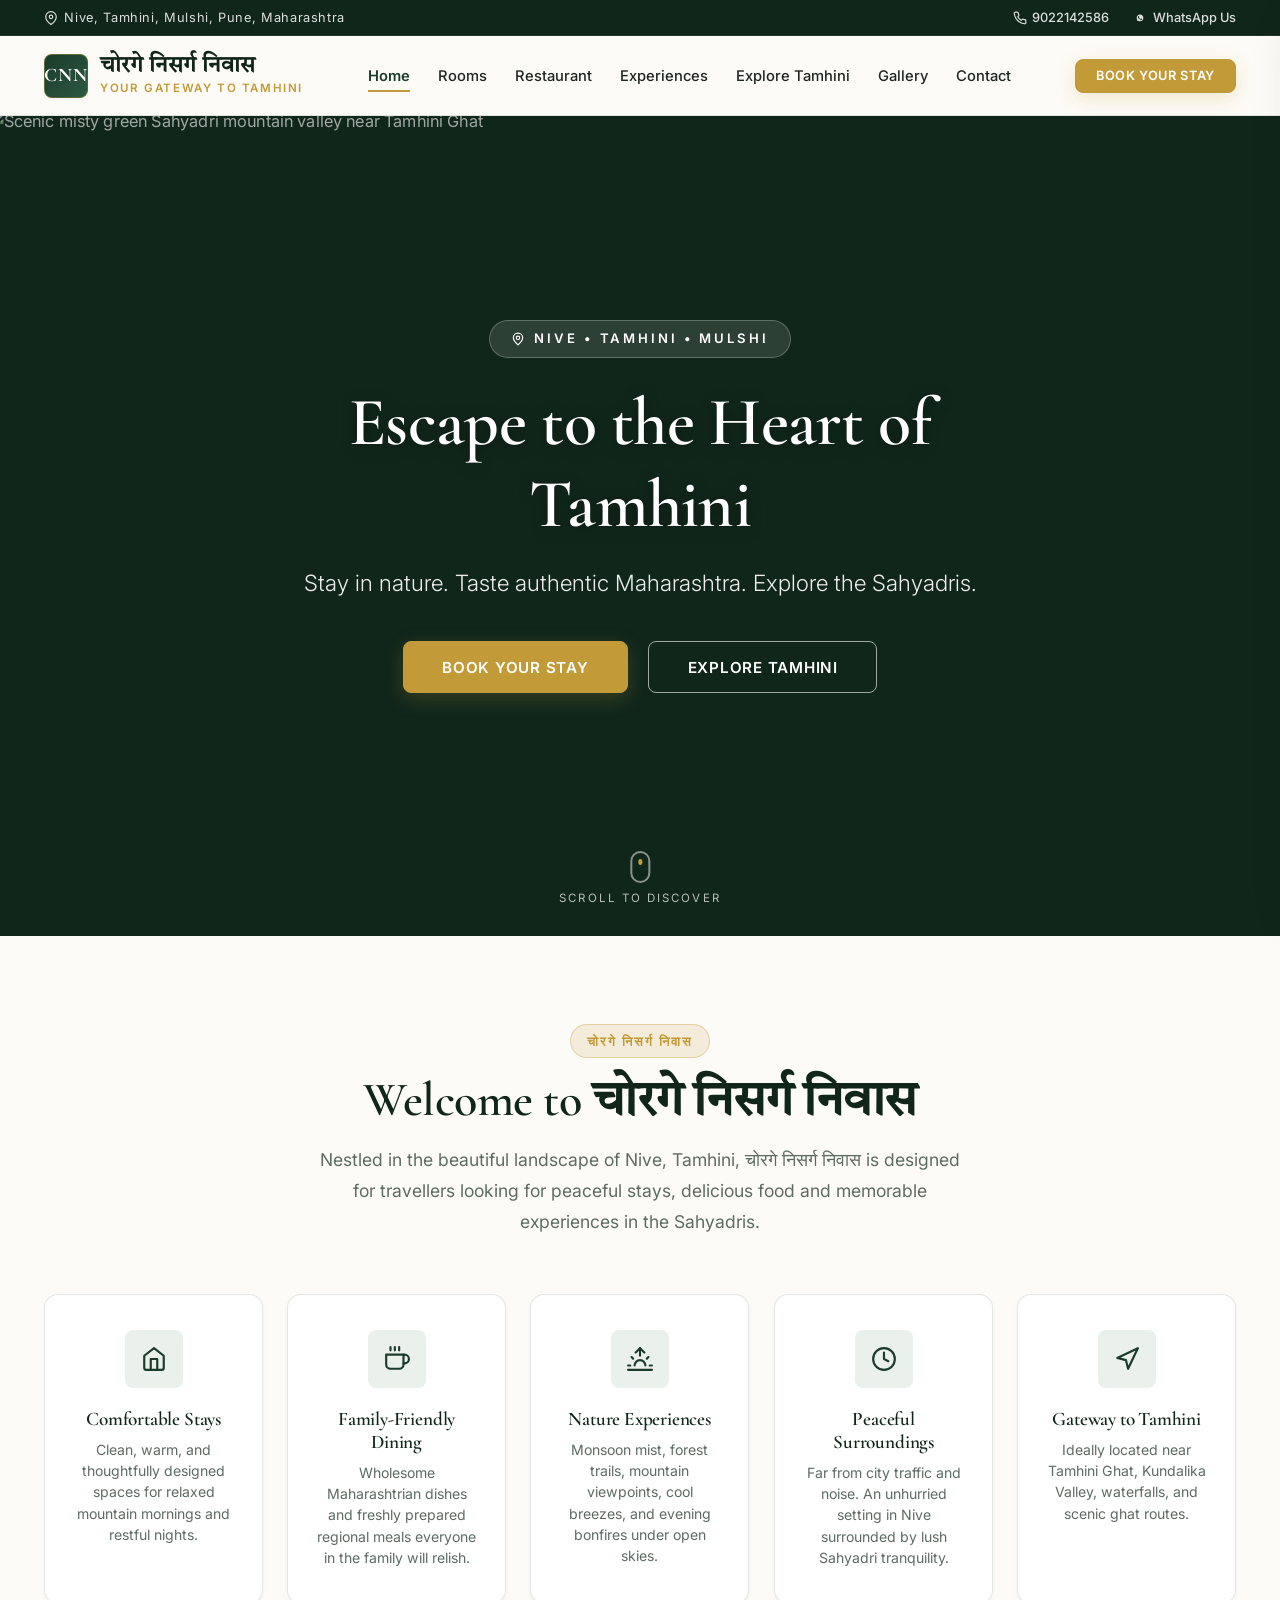
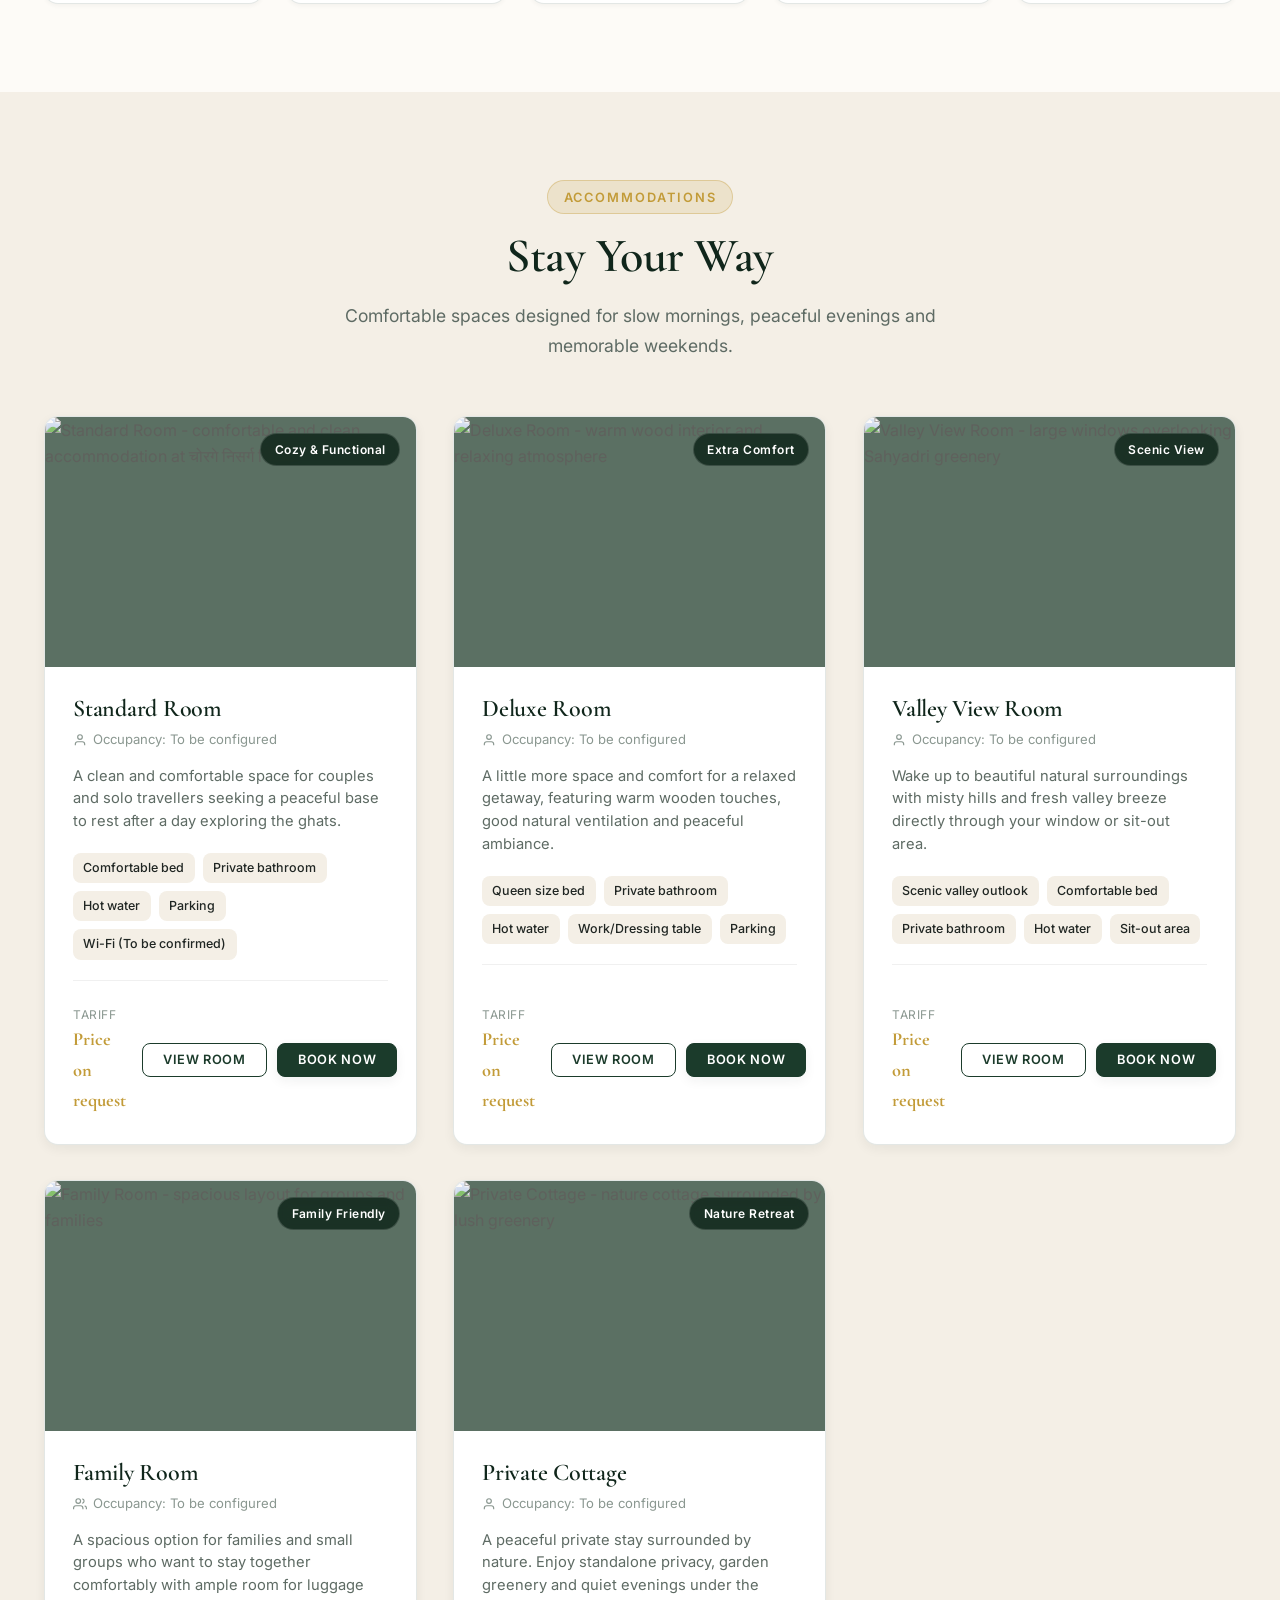
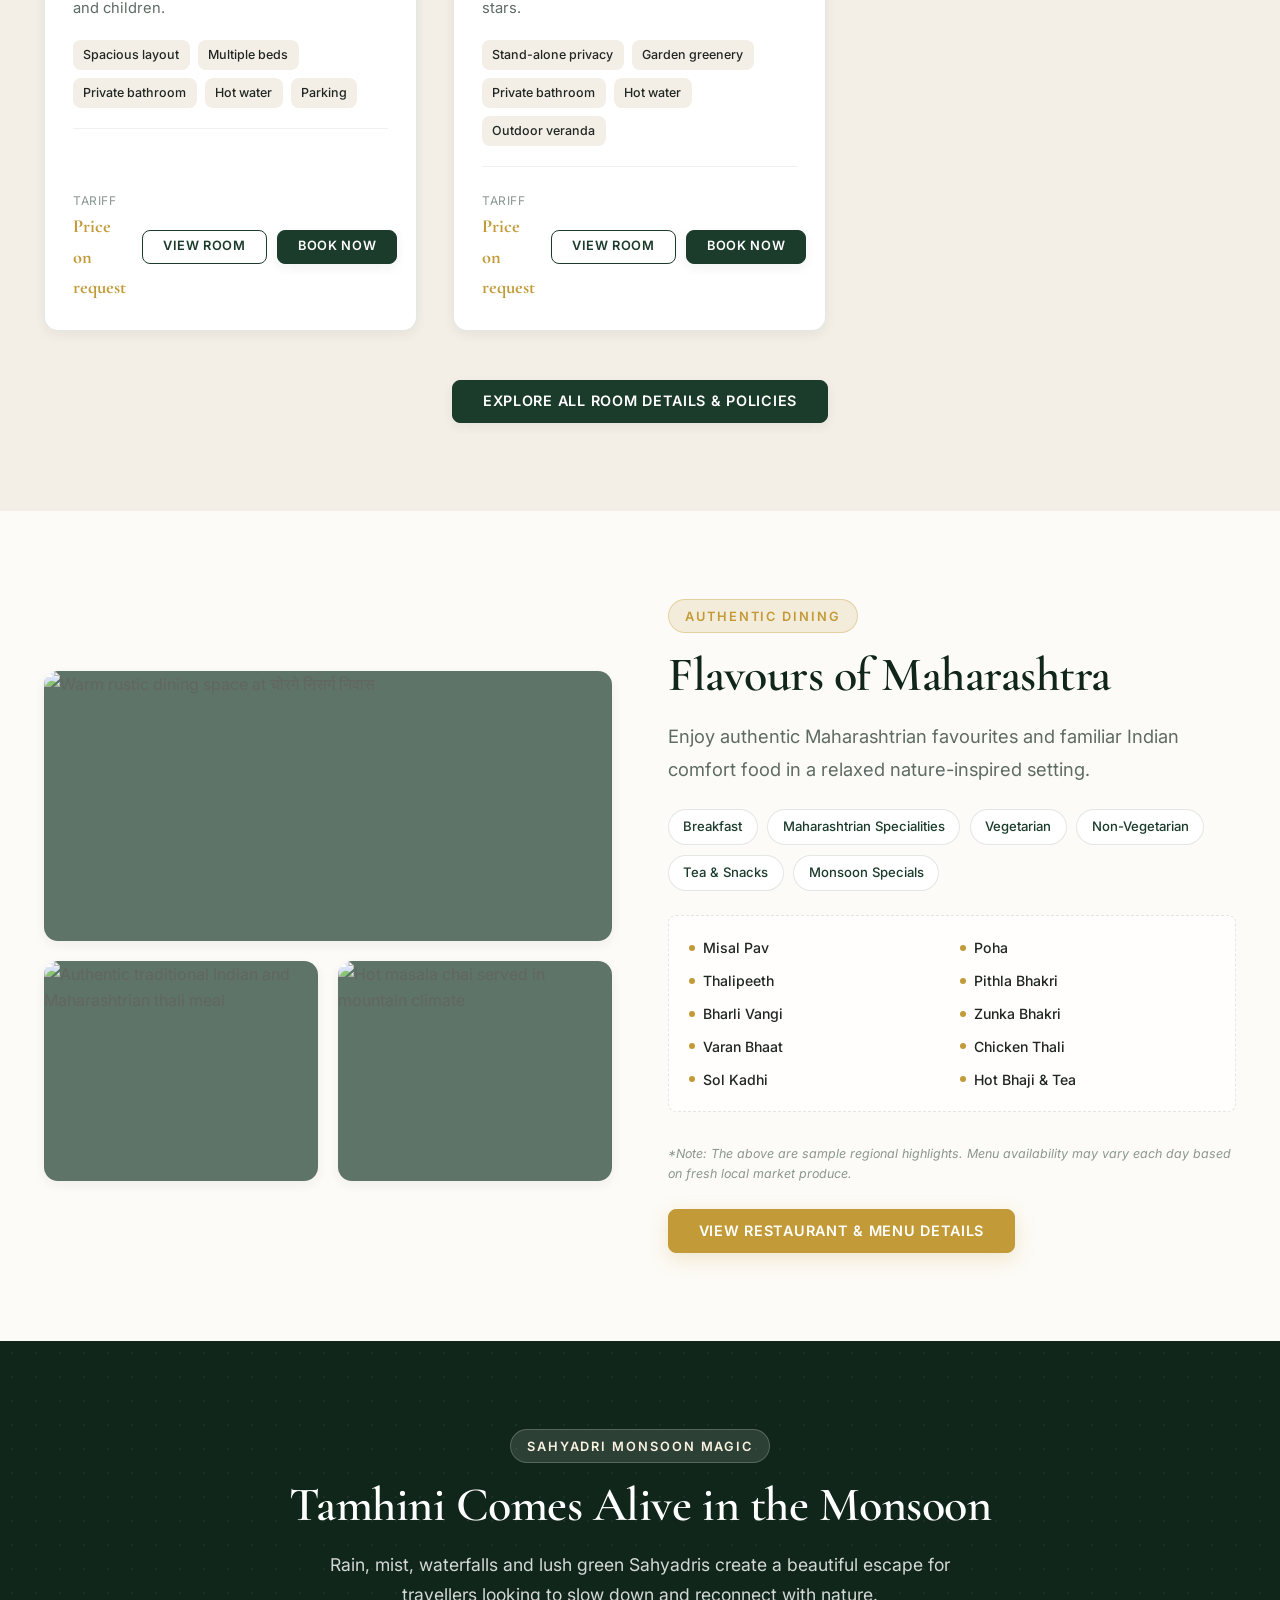
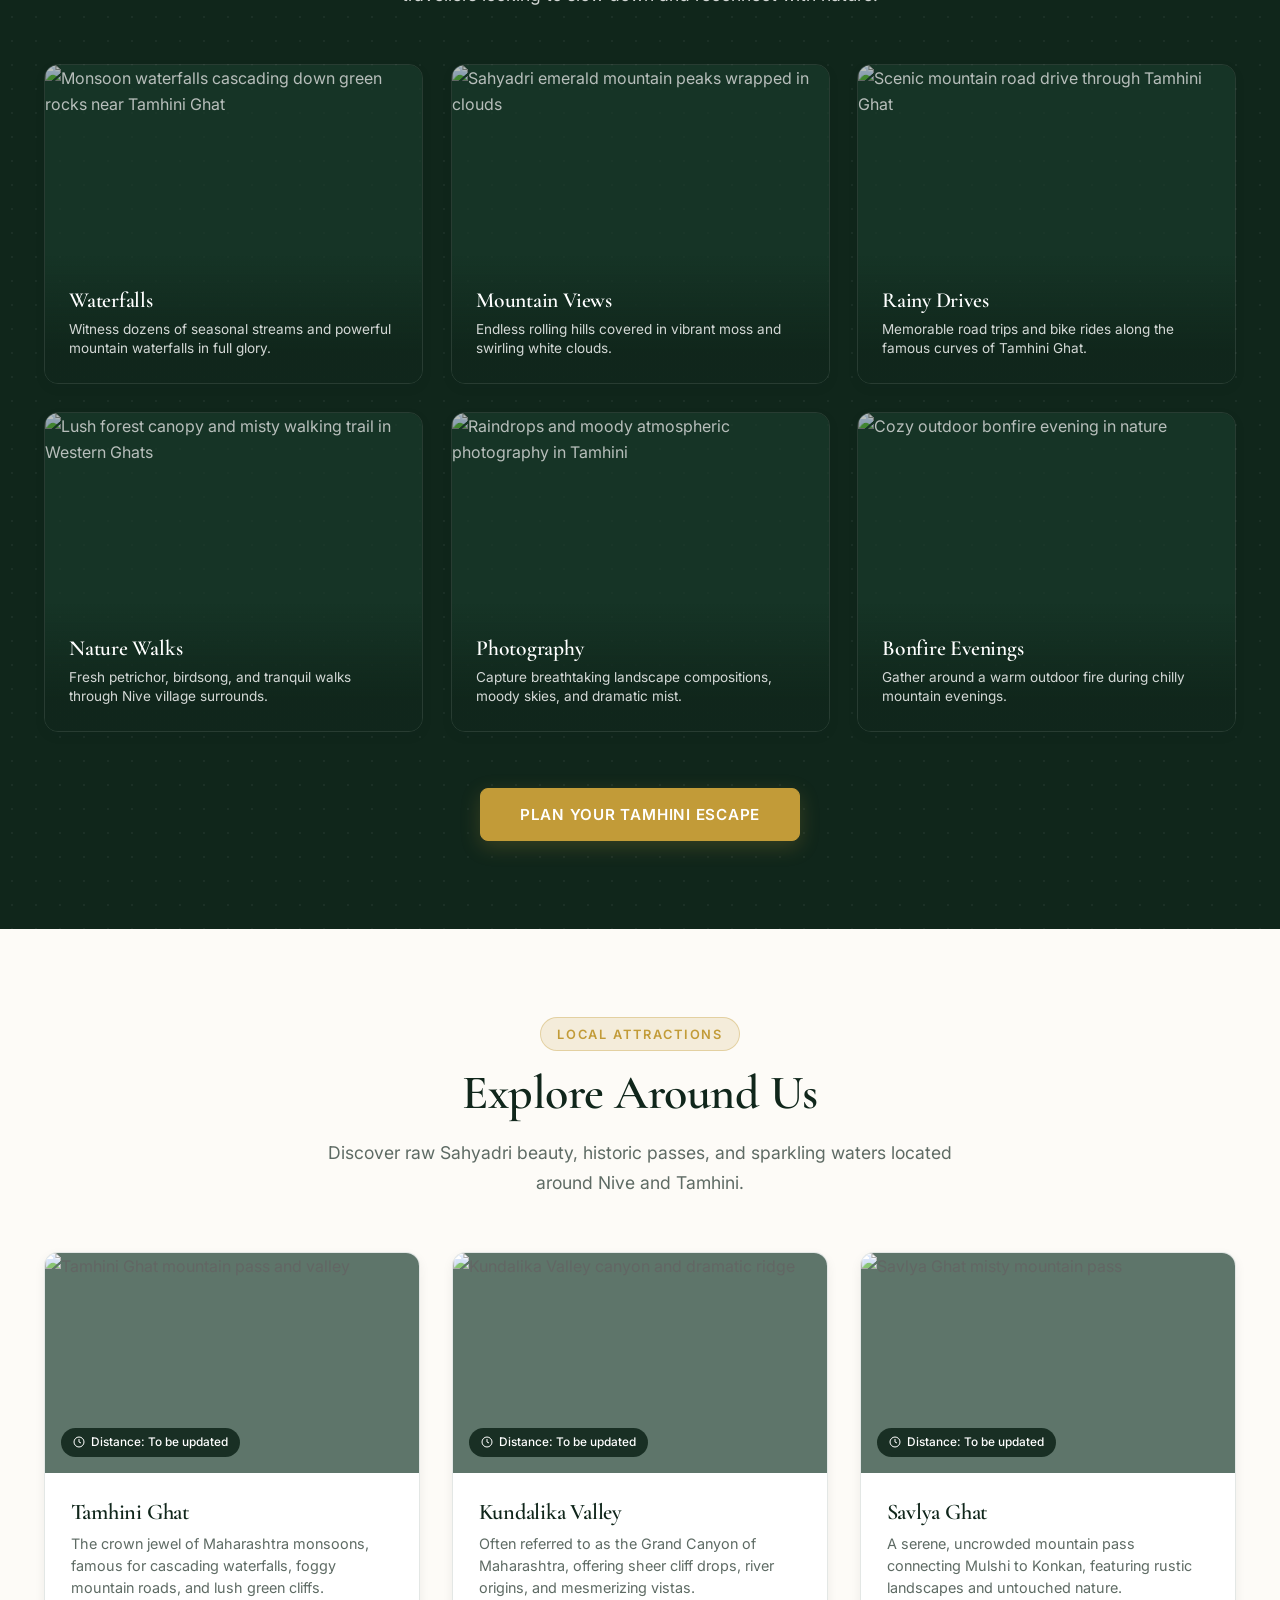
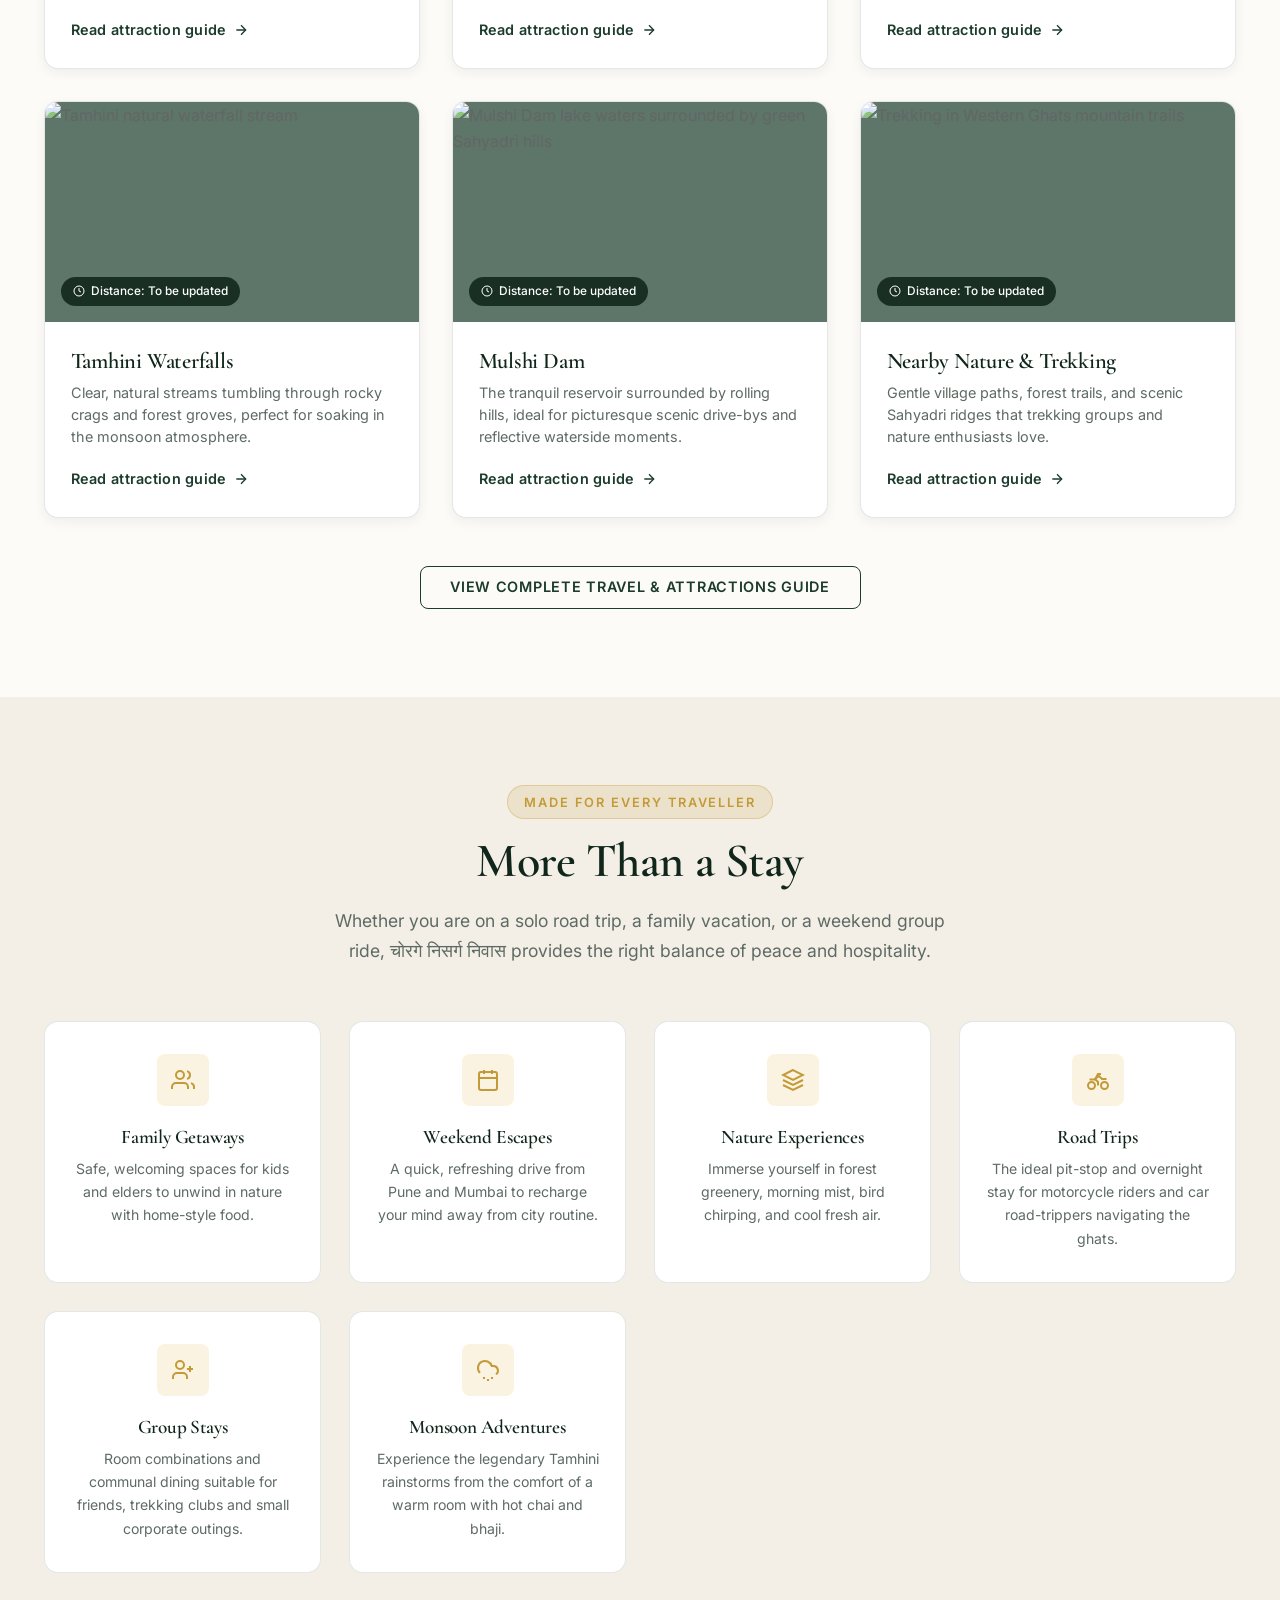
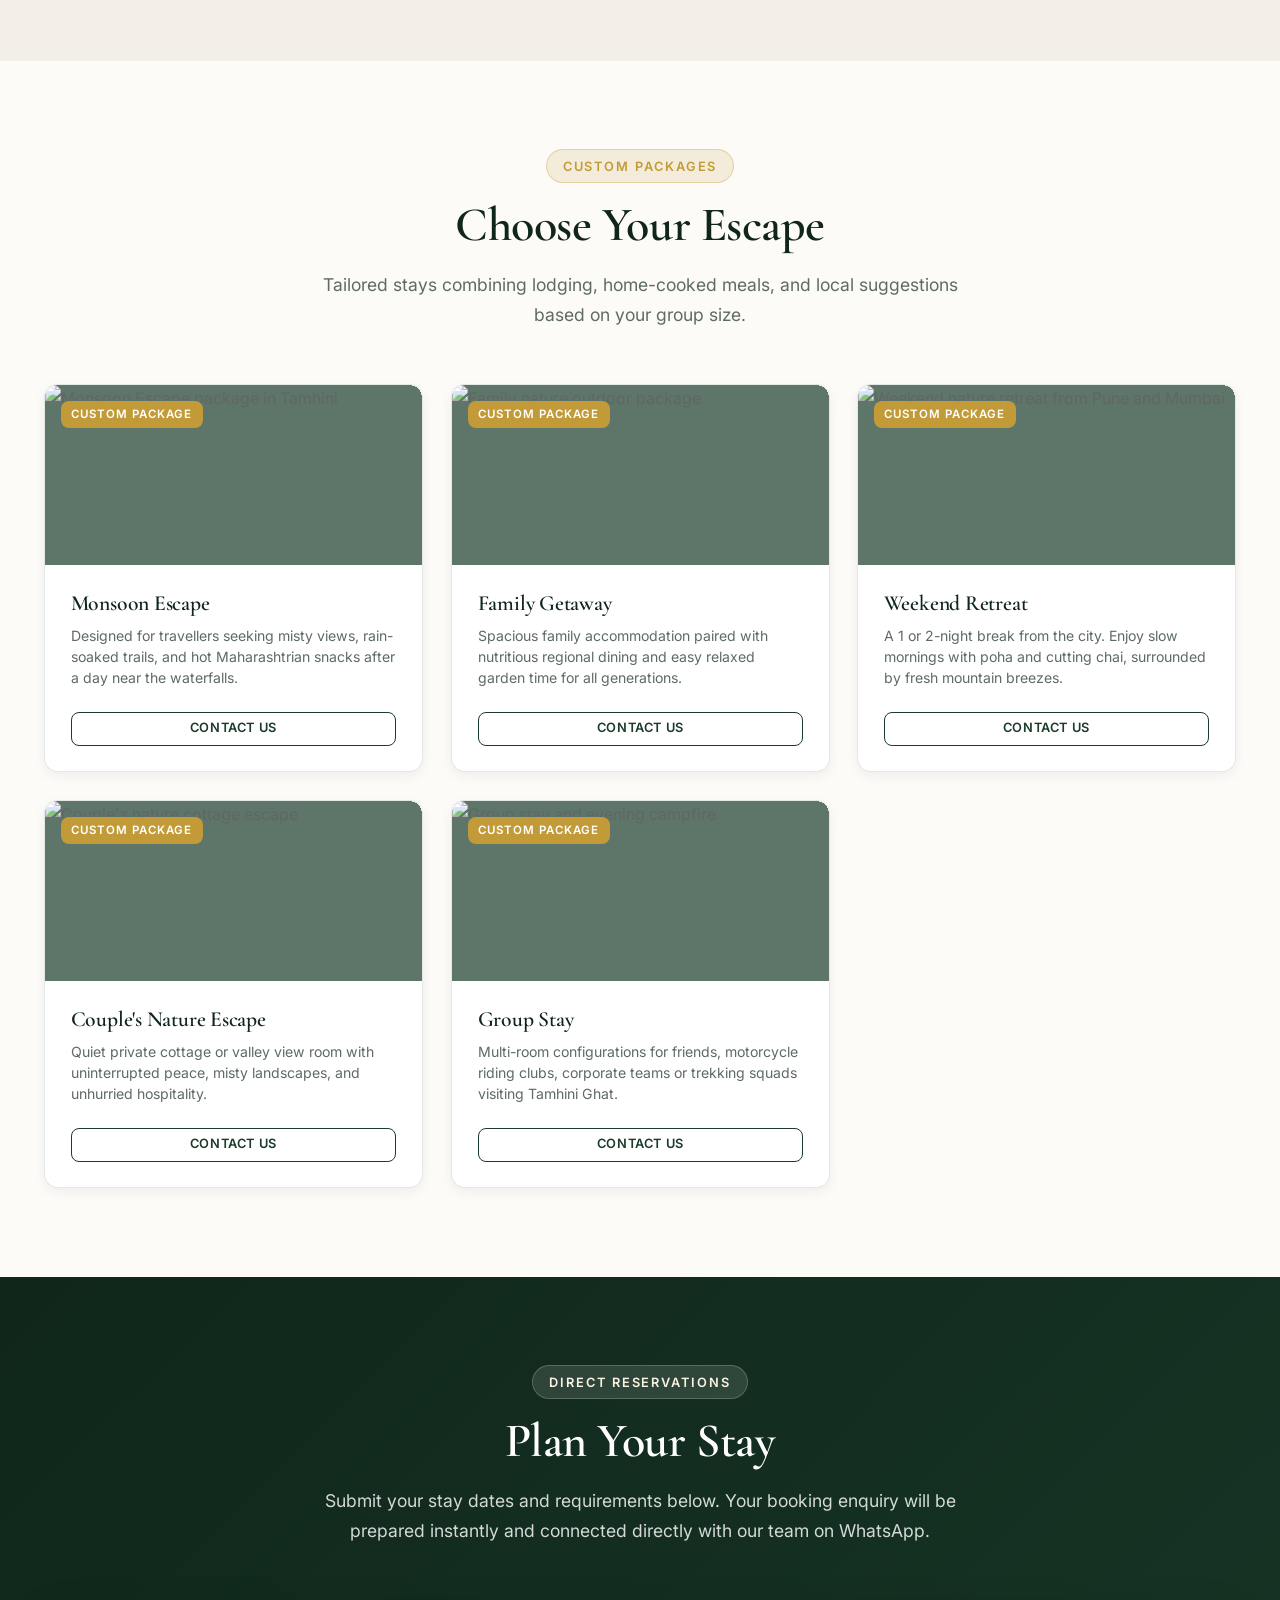
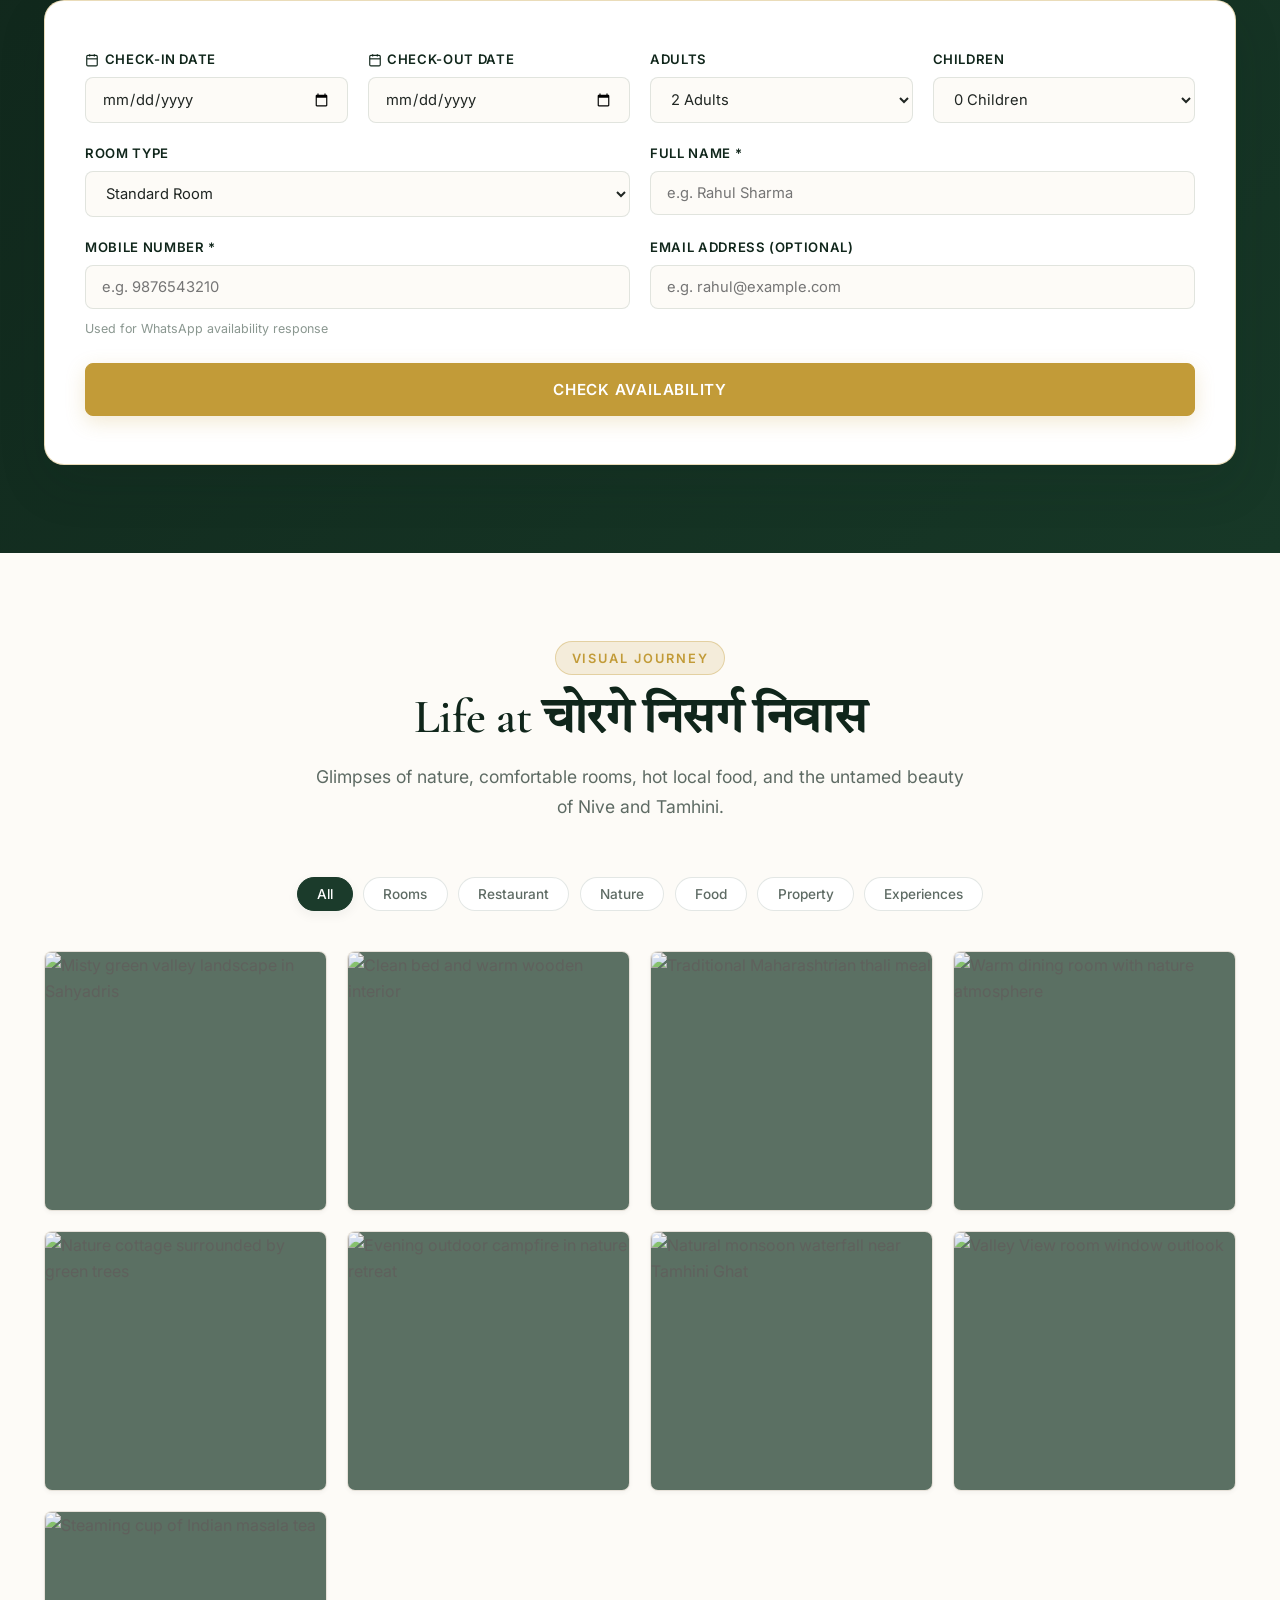
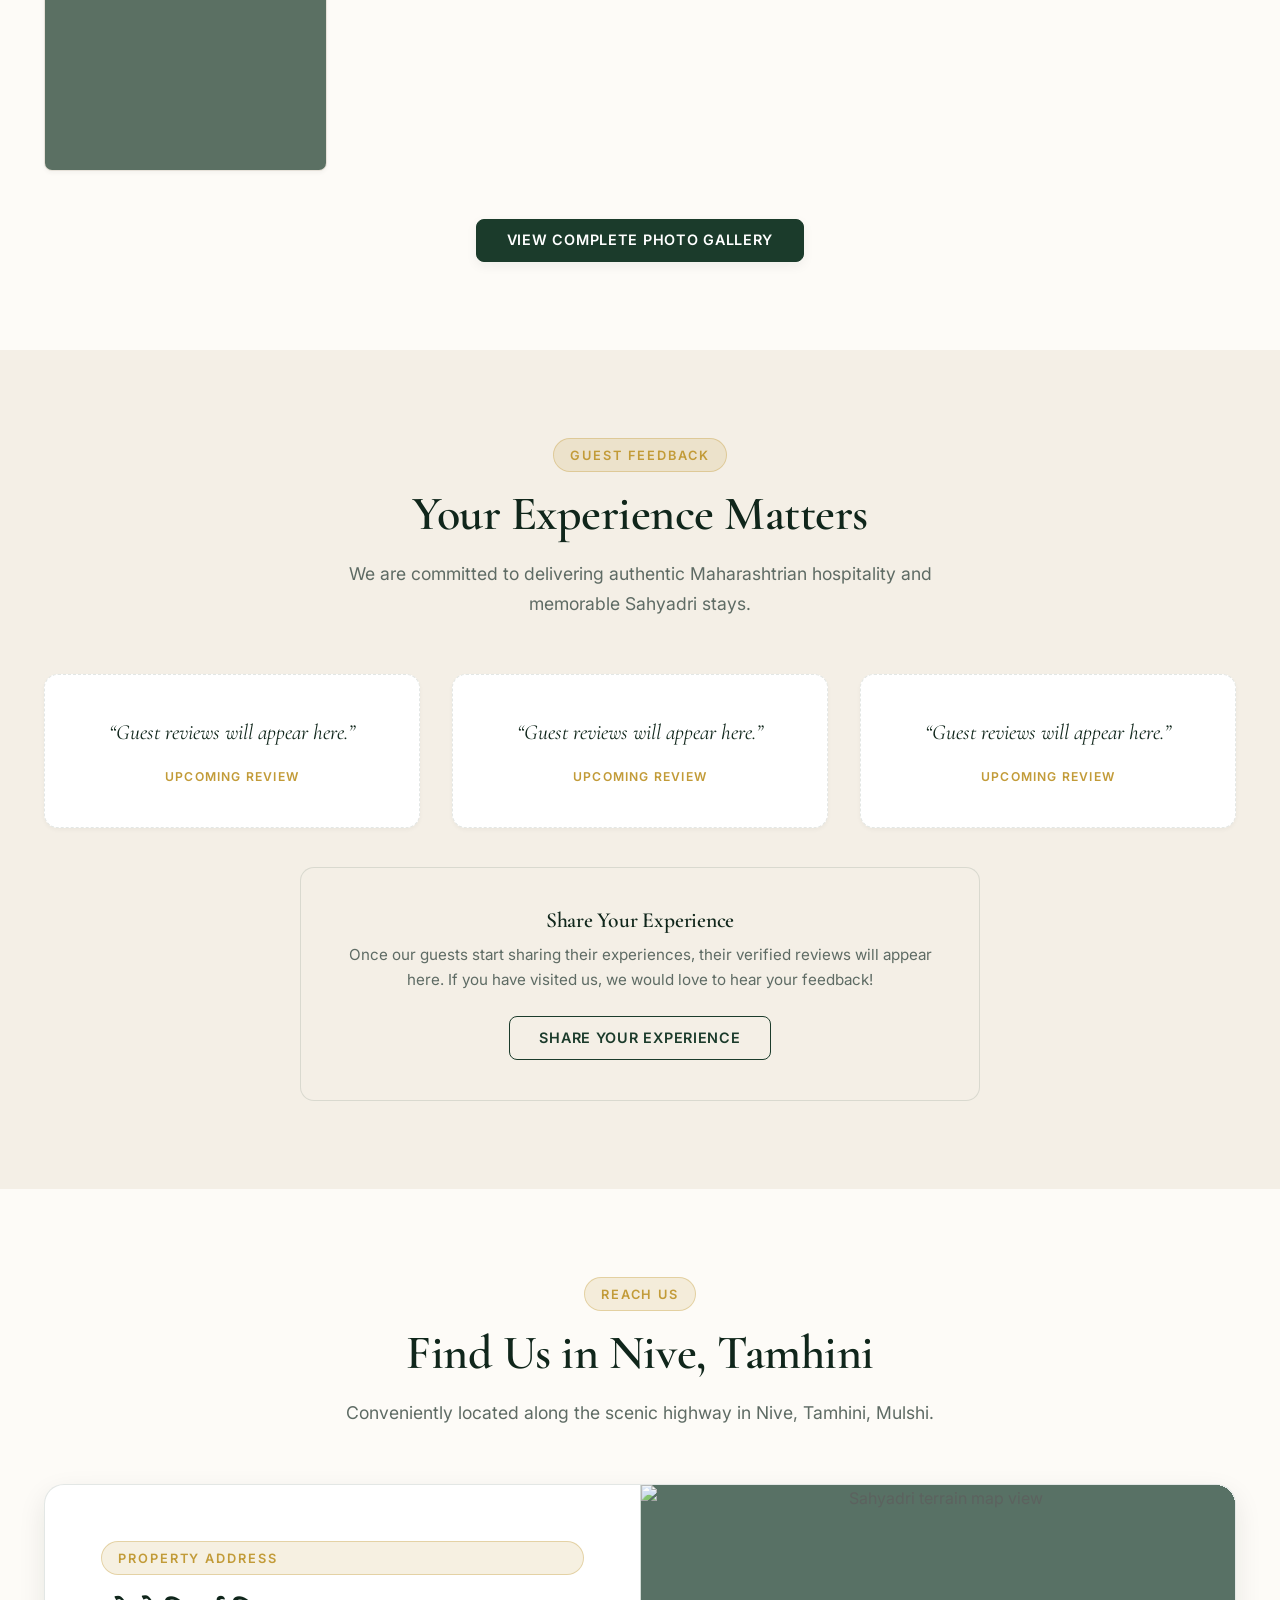
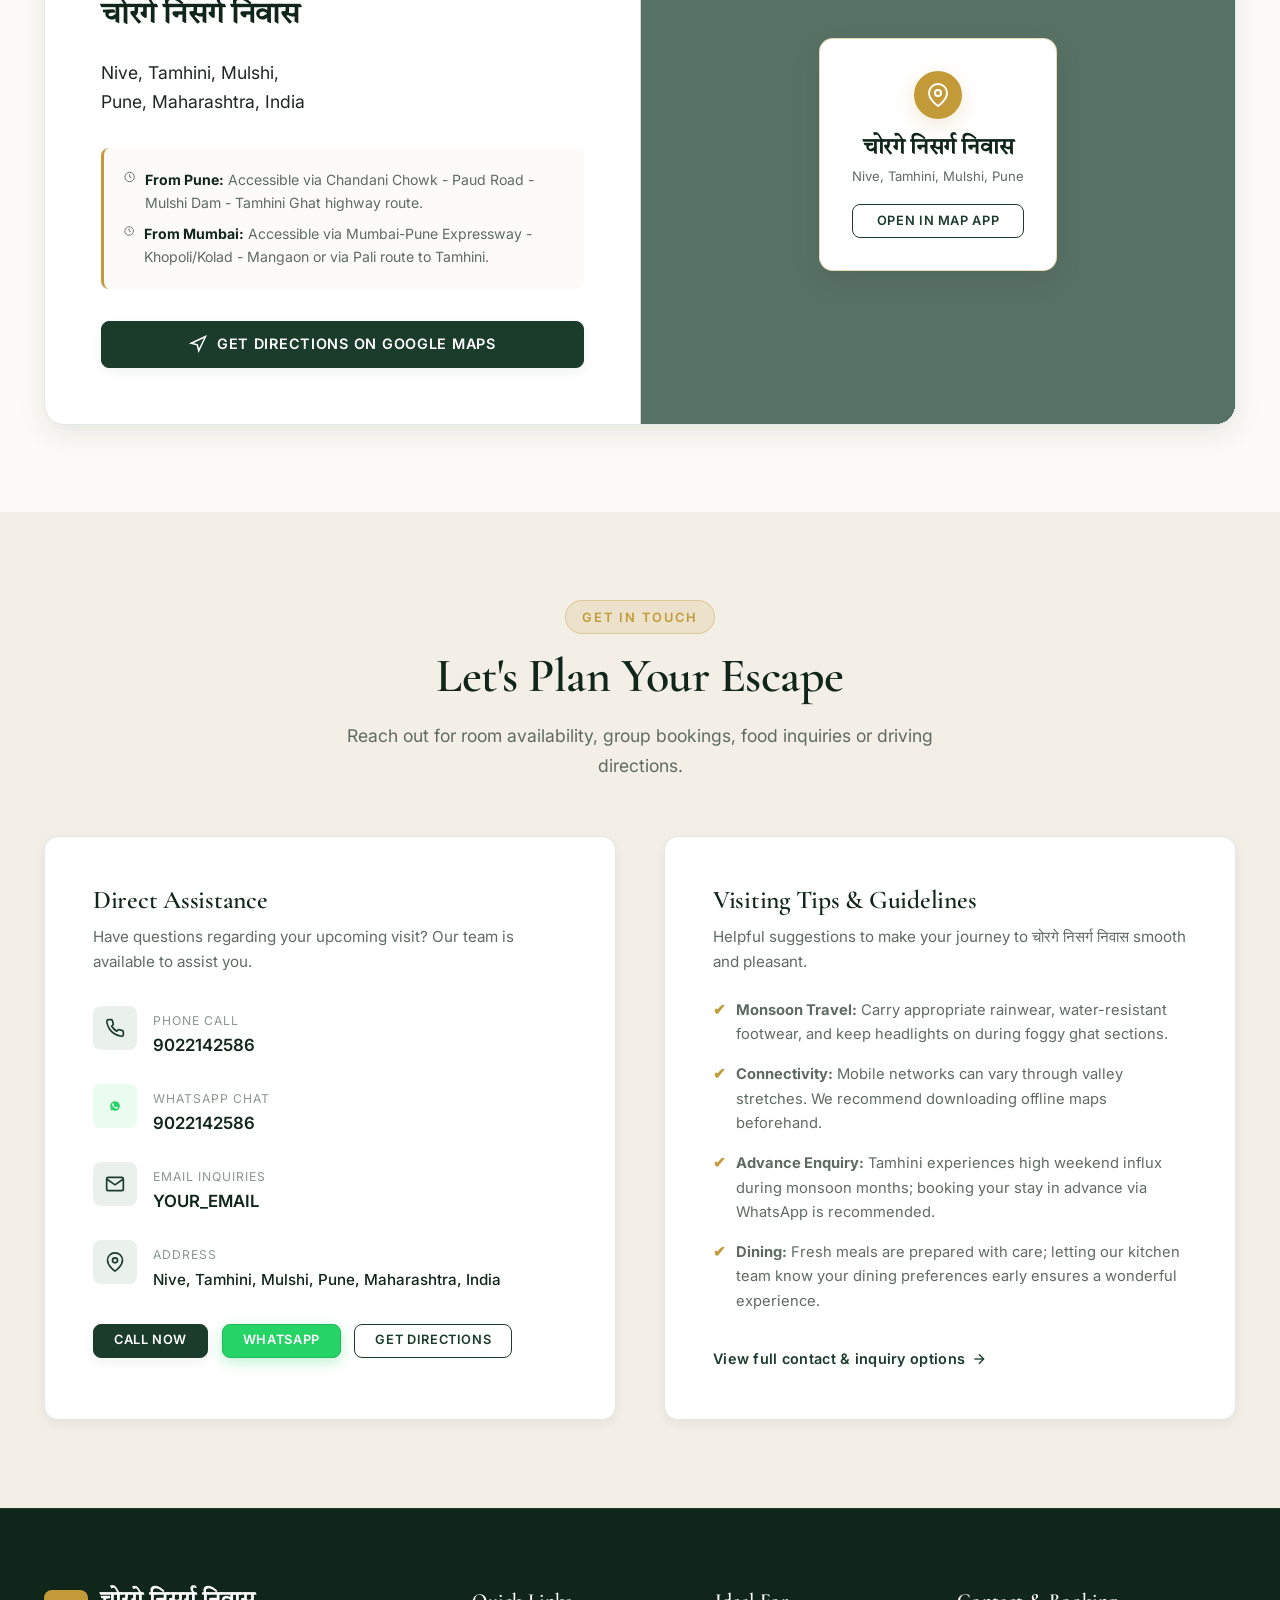
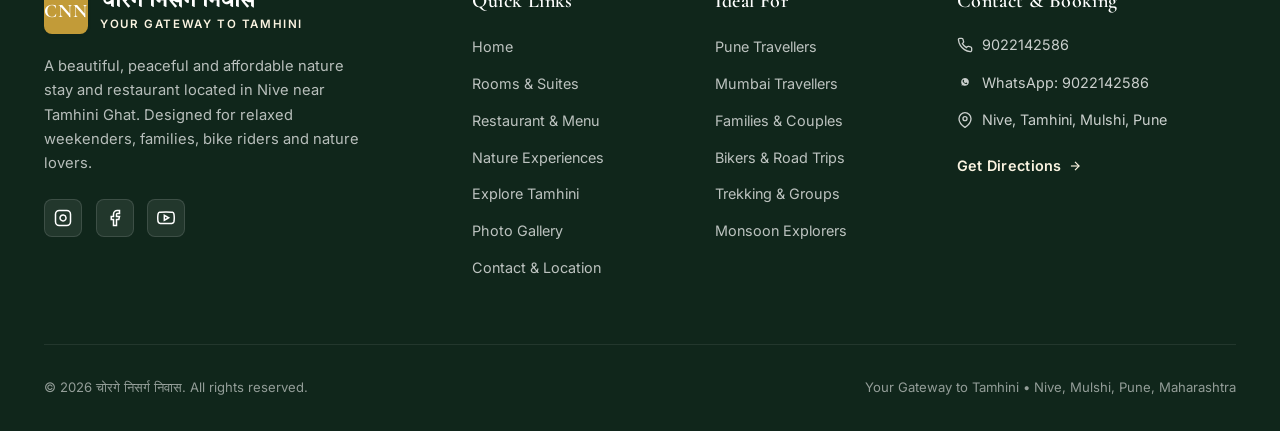
==== commit df72e3ce: "Update hotel name to चोरगे निसर्ग निवास across website and styles" ====
--- a/index.html
+++ b/index.html
@@ -5,24 +5,24 @@
   <meta name="viewport" content="width=device-width, initial-scale=1.0">
   
   <!-- Primary SEO Tags -->
-  <title>Tamhini Valley Retreat | Nature Stay & Restaurant Near Tamhini Ghat</title>
-  <meta name="title" content="Tamhini Valley Retreat | Nature Stay & Restaurant Near Tamhini Ghat">
-  <meta name="description" content="Tamhini Valley Retreat in Nive, Mulshi, Pune offers comfortable nature stays, a welcoming restaurant and easy access to Tamhini Ghat and nearby Sahyadri attractions.">
+  <title>चोरगे निसर्ग निवास | Nature Stay & Restaurant Near Tamhini Ghat</title>
+  <meta name="title" content="चोरगे निसर्ग निवास | Nature Stay & Restaurant Near Tamhini Ghat">
+  <meta name="description" content="चोरगे निसर्ग निवास in Nive, Mulshi, Pune offers comfortable nature stays, a welcoming restaurant and easy access to Tamhini Ghat and nearby Sahyadri attractions.">
   <meta name="keywords" content="hotel in Tamhini, hotel near Tamhini Ghat, resort near Tamhini Ghat, stay near Tamhini Ghat, hotel in Mulshi, resort in Mulshi, hotel near Mulshi Dam, stay near Kundalika Valley, stay near Savlya Ghat, Tamhini nature stay, Tamhini hotel and restaurant, family stay near Tamhini">
   <link rel="canonical" href="https://YOUR-DOMAIN-HERE.com/">
 
   <!-- Open Graph / Facebook -->
   <meta property="og:type" content="website">
   <meta property="og:url" content="https://YOUR-DOMAIN-HERE.com/">
-  <meta property="og:title" content="Tamhini Valley Retreat | Nature Stay & Restaurant Near Tamhini Ghat">
-  <meta property="og:description" content="Tamhini Valley Retreat in Nive, Mulshi, Pune offers comfortable nature stays, a welcoming restaurant and easy access to Tamhini Ghat and nearby Sahyadri attractions.">
+  <meta property="og:title" content="चोरगे निसर्ग निवास | Nature Stay & Restaurant Near Tamhini Ghat">
+  <meta property="og:description" content="चोरगे निसर्ग निवास in Nive, Mulshi, Pune offers comfortable nature stays, a welcoming restaurant and easy access to Tamhini Ghat and nearby Sahyadri attractions.">
   <meta property="og:image" content="https://images.unsplash.com/photo-1506744038136-46273834b3fb?auto=format&fit=crop&w=1200&q=80">
 
   <!-- Twitter -->
   <meta property="twitter:card" content="summary_large_image">
   <meta property="twitter:url" content="https://YOUR-DOMAIN-HERE.com/">
-  <meta property="twitter:title" content="Tamhini Valley Retreat | Nature Stay & Restaurant Near Tamhini Ghat">
-  <meta property="twitter:description" content="Tamhini Valley Retreat in Nive, Mulshi, Pune offers comfortable nature stays, a welcoming restaurant and easy access to Tamhini Ghat and nearby Sahyadri attractions.">
+  <meta property="twitter:title" content="चोरगे निसर्ग निवास | Nature Stay & Restaurant Near Tamhini Ghat">
+  <meta property="twitter:description" content="चोरगे निसर्ग निवास in Nive, Mulshi, Pune offers comfortable nature stays, a welcoming restaurant and easy access to Tamhini Ghat and nearby Sahyadri attractions.">
   <meta property="twitter:image" content="https://images.unsplash.com/photo-1506744038136-46273834b3fb?auto=format&fit=crop&w=1200&q=80">
 
   <!-- Stylesheet -->
@@ -33,8 +33,8 @@
   {
     "@context": "https://schema.org",
     "@type": ["Hotel", "Restaurant", "LocalBusiness"],
-    "name": "Tamhini Valley Retreat",
-    "description": "Tamhini Valley Retreat in Nive, Mulshi, Pune offers comfortable nature stays, a welcoming restaurant and easy access to Tamhini Ghat and nearby Sahyadri attractions.",
+    "name": "चोरगे निसर्ग निवास",
+    "description": "चोरगे निसर्ग निवास in Nive, Mulshi, Pune offers comfortable nature stays, a welcoming restaurant and easy access to Tamhini Ghat and nearby Sahyadri attractions.",
     "telephone": "+91-9022142586",
     "address": {
       "@type": "PostalAddress",
@@ -74,10 +74,10 @@
   <!-- Header -->
   <header class="site-header">
     <div class="container header-container">
-      <a href="index.html" class="brand-logo" aria-label="Tamhini Valley Retreat Home">
-        <div class="logo-badge">TVR</div>
+      <a href="index.html" class="brand-logo" aria-label="चोरगे निसर्ग निवास Home">
+        <div class="logo-badge">CNN</div>
         <div class="logo-text">
-          <span class="logo-title">Tamhini Valley Retreat</span>
+          <span class="logo-title">चोरगे निसर्ग निवास</span>
           <span class="logo-tagline">Your Gateway to Tamhini</span>
         </div>
       </a>
@@ -111,7 +111,7 @@
   <div class="mobile-nav-overlay" aria-hidden="true"></div>
   <aside class="mobile-nav-drawer" aria-label="Mobile Navigation">
     <div class="logo-text" style="margin-bottom: 2rem;">
-      <span class="logo-title" style="font-size: 1.25rem;">Tamhini Valley Retreat</span>
+      <span class="logo-title" style="font-size: 1.25rem;">चोरगे निसर्ग निवास</span>
       <span class="logo-tagline">Your Gateway to Tamhini</span>
     </div>
     <ul class="mobile-nav-list">
@@ -170,10 +170,10 @@
   <section class="section bg-cream" id="about">
     <div class="container">
       <div class="section-header text-center reveal">
-        <span class="section-tag">Welcome to TVR</span>
-        <h2 class="section-title">Welcome to Tamhini Valley Retreat</h2>
+        <span class="section-tag">चोरगे निसर्ग निवास</span>
+        <h2 class="section-title">Welcome to चोरगे निसर्ग निवास</h2>
         <p class="section-subtitle text-lead">
-          Nestled in the beautiful landscape of Nive, Tamhini, Tamhini Valley Retreat is designed for travellers looking for peaceful stays, delicious food and memorable experiences in the Sahyadris.
+          Nestled in the beautiful landscape of Nive, Tamhini, चोरगे निसर्ग निवास is designed for travellers looking for peaceful stays, delicious food and memorable experiences in the Sahyadris.
         </p>
       </div>
 
@@ -238,7 +238,7 @@
           <div class="room-image-wrap">
             <!-- TEMPORARY IMAGE - REPLACE WITH PROPERTY PHOTO -->
             <img src="https://images.unsplash.com/photo-1590490360182-c33d57733427?auto=format&fit=crop&w=800&q=80" 
-                 alt="Standard Room - comfortable and clean accommodation at Tamhini Valley Retreat" 
+                 alt="Standard Room - comfortable and clean accommodation at चोरगे निसर्ग निवास" 
                  class="room-image" loading="lazy">
             <span class="room-badge">Cozy & Functional</span>
           </div>
@@ -439,7 +439,7 @@
           <div class="restaurant-img-wrap featured">
             <!-- TEMPORARY IMAGE - REPLACE WITH PROPERTY PHOTO -->
             <img src="https://images.unsplash.com/photo-1517248135467-4c7edcad34c4?auto=format&fit=crop&w=800&q=80" 
-                 alt="Warm rustic dining space at Tamhini Valley Retreat" loading="lazy">
+                 alt="Warm rustic dining space at चोरगे निसर्ग निवास" loading="lazy">
           </div>
           <div class="restaurant-img-wrap">
             <!-- TEMPORARY IMAGE - REPLACE WITH PROPERTY PHOTO -->
@@ -736,7 +736,7 @@
       <div class="section-header text-center reveal">
         <span class="section-tag">Made For Every Traveller</span>
         <h2 class="section-title">More Than a Stay</h2>
-        <p class="section-subtitle">Whether you are on a solo road trip, a family vacation, or a weekend group ride, TVR provides the right balance of peace and hospitality.</p>
+        <p class="section-subtitle">Whether you are on a solo road trip, a family vacation, or a weekend group ride, चोरगे निसर्ग निवास provides the right balance of peace and hospitality.</p>
       </div>
 
       <div class="pillars-grid">
@@ -994,7 +994,7 @@
     <div class="container">
       <div class="section-header text-center reveal">
         <span class="section-tag">Visual Journey</span>
-        <h2 class="section-title">Life at Tamhini Valley Retreat</h2>
+        <h2 class="section-title">Life at चोरगे निसर्ग निवास</h2>
         <p class="section-subtitle">Glimpses of nature, comfortable rooms, hot local food, and the untamed beauty of Nive and Tamhini.</p>
       </div>
 
@@ -1123,7 +1123,7 @@
       <button class="lightbox-close" aria-label="Close Lightbox">&times;</button>
       <button class="lightbox-prev" aria-label="Previous Image">&#10094;</button>
       <div class="lightbox-image-wrap">
-        <img id="lightboxImage" src="" alt="Tamhini Valley Retreat Preview">
+        <img id="lightboxImage" src="" alt="चोरगे निसर्ग निवास Preview">
       </div>
       <button class="lightbox-next" aria-label="Next Image">&#10095;</button>
       <div class="lightbox-caption-bar">
@@ -1165,7 +1165,7 @@
         <p style="margin-bottom: 1.5rem; font-size: 0.95rem;">
           Once our guests start sharing their experiences, their verified reviews will appear here. If you have visited us, we would love to hear your feedback!
         </p>
-        <a href="https://wa.me/919022142586?text=Hi%20Tamhini%20Valley%20Retreat%2C%20I%20would%20like%20to%20share%20my%20feedback%20regarding%20my%20recent%20visit." target="_blank" rel="noopener noreferrer" class="btn btn-outline">
+        <a href="https://wa.me/919022142586?text=Hi%20चोरगे%20निसर्ग%20निवास%2C%20I%20would%20like%20to%20share%20my%20feedback%20regarding%20my%20recent%20visit." target="_blank" rel="noopener noreferrer" class="btn btn-outline">
           SHARE YOUR EXPERIENCE
         </a>
       </div>
@@ -1184,7 +1184,7 @@
       <div class="location-card reveal">
         <div class="location-info-pane">
           <span class="section-tag">Property Address</span>
-          <h3 style="font-size: 1.8rem; margin: 0.5rem 0;">Tamhini Valley Retreat</h3>
+          <h3 style="font-size: 1.8rem; margin: 0.5rem 0;">चोरगे निसर्ग निवास</h3>
           <p class="location-address">
             Nive, Tamhini, Mulshi,<br>
             Pune, Maharashtra, India
@@ -1216,7 +1216,7 @@
             <div class="pin-icon">
               <svg width="24" height="24" viewBox="0 0 24 24" fill="none" stroke="currentColor" stroke-width="2"><path d="M21 10c0 7-9 13-9 13s-9-6-9-13a9 9 0 0 1 18 0z"></path><circle cx="12" cy="10" r="3"></circle></svg>
             </div>
-            <h4 style="font-family: var(--font-heading); font-size: 1.35rem; margin-bottom: 0.35rem;">Tamhini Valley Retreat</h4>
+            <h4 style="font-family: var(--font-heading); font-size: 1.35rem; margin-bottom: 0.35rem;">चोरगे निसर्ग निवास</h4>
             <p style="font-size: 0.82rem; color: var(--text-muted); margin-bottom: 1rem;">Nive, Tamhini, Mulshi, Pune</p>
             <a href="https://www.google.com/maps/search/?api=1&query=Nive%2C%20Tamhini%2C%20Mulshi%2C%20Pune%2C%20Maharashtra" 
                target="_blank" rel="noopener noreferrer" class="btn btn-outline btn-sm btn-full">
@@ -1296,7 +1296,7 @@
         <!-- Quick Info Card -->
         <div class="contact-info-card reveal delay-2">
           <h3 style="font-size: 1.6rem; color: var(--primary-dark); margin-bottom: 0.5rem;">Visiting Tips & Guidelines</h3>
-          <p style="font-size: 0.95rem; margin-bottom: 1.5rem;">Helpful suggestions to make your journey to Tamhini Valley Retreat smooth and pleasant.</p>
+          <p style="font-size: 0.95rem; margin-bottom: 1.5rem;">Helpful suggestions to make your journey to चोरगे निसर्ग निवास smooth and pleasant.</p>
 
           <ul style="display: flex; flex-direction: column; gap: 1rem; font-size: 0.92rem; color: var(--text-muted);">
             <li style="display: flex; gap: 0.65rem;">
@@ -1335,9 +1335,9 @@
         <!-- Brand Info -->
         <div class="footer-brand">
           <div class="brand-logo" style="margin-bottom: 1rem;">
-            <div class="logo-badge" style="background: var(--accent-gold);">TVR</div>
+            <div class="logo-badge" style="background: var(--accent-gold);">CNN</div>
             <div class="logo-text">
-              <span class="logo-title">Tamhini Valley Retreat</span>
+              <span class="logo-title">चोरगे निसर्ग निवास</span>
               <span class="logo-tagline" style="color: var(--accent-gold-light);">Your Gateway to Tamhini</span>
             </div>
           </div>
@@ -1346,13 +1346,13 @@
           </p>
           <div class="footer-social-row">
             <!-- SOCIAL MEDIA PLACEHOLDERS - Replace '#' with your actual page URLs -->
-            <a href="#" class="social-link" aria-label="Follow Tamhini Valley Retreat on Instagram">
+            <a href="#" class="social-link" aria-label="Follow चोरगे निसर्ग निवास on Instagram">
               <svg width="18" height="18" viewBox="0 0 24 24" fill="none" stroke="currentColor" stroke-width="2"><rect x="2" y="2" width="20" height="20" rx="5" ry="5"></rect><path d="M16 11.37A4 4 0 1 1 12.63 8 4 4 0 0 1 16 11.37z"></path><line x1="17.5" y1="6.5" x2="17.51" y2="6.5"></line></svg>
             </a>
-            <a href="#" class="social-link" aria-label="Follow Tamhini Valley Retreat on Facebook">
+            <a href="#" class="social-link" aria-label="Follow चोरगे निसर्ग निवास on Facebook">
               <svg width="18" height="18" viewBox="0 0 24 24" fill="none" stroke="currentColor" stroke-width="2"><path d="M18 2h-3a5 5 0 0 0-5 5v3H7v4h3v8h4v-8h3l1-4h-4V7a1 1 0 0 1 1-1h3z"></path></svg>
             </a>
-            <a href="#" class="social-link" aria-label="Subscribe to Tamhini Valley Retreat on YouTube">
+            <a href="#" class="social-link" aria-label="Subscribe to चोरगे निसर्ग निवास on YouTube">
               <svg width="18" height="18" viewBox="0 0 24 24" fill="none" stroke="currentColor" stroke-width="2"><path d="M22.54 6.42a2.78 2.78 0 0 0-1.94-2C18.88 4 12 4 12 4s-6.88 0-8.6.46a2.78 2.78 0 0 0-1.94 2A29 29 0 0 0 1 11.75a29 29 0 0 0 .46 5.33A2.78 2.78 0 0 0 3.4 19c1.72.46 8.6.46 8.6.46s6.88 0 8.6-.46a2.78 2.78 0 0 0 1.94-2 29 29 0 0 0 .46-5.25 29 29 0 0 0-.46-5.33z"></path><polygon points="9.75 15.02 15.5 11.75 9.75 8.48 9.75 15.02"></polygon></svg>
             </a>
           </div>
@@ -1412,7 +1412,7 @@
 
       <div class="footer-bottom">
         <div>
-          &copy; <span class="current-year">2026</span> Tamhini Valley Retreat. All rights reserved.
+          &copy; <span class="current-year">2026</span> चोरगे निसर्ग निवास. All rights reserved.
         </div>
         <div>
           <span>Your Gateway to Tamhini &bull; Nive, Mulshi, Pune, Maharashtra</span>
--- a/css/style.css
+++ b/css/style.css
@@ -1,11 +1,12 @@
 /* ==========================================================================
-   TAMHINI VALLEY RETREAT - STYLESHEET
+   चोरगे निसर्ग निवास - STYLESHEET
    Style Concept: Modern Sahyadri Nature Retreat
    Palette: Deep Forest Green, Warm Cream, Muted Earthy Gold, Charcoal, White
    ========================================================================== */
 
 /* --- Google Fonts Preconnect & Import --- */
 @import url('https://fonts.googleapis.com/css2?family=Cormorant+Garamond:ital,wght@0,400;0,500;0,600;0,700;1,400;1,600&family=Inter:wght@300;400;500;600;700&display=swap');
+@import url('https://fonts.googleapis.com/css2?family=Cormorant+Garamond:ital,wght@0,400;0,500;0,600;1,400&family=Tiro+Devanagari+Marathi&display=swap');
 
 /* --- CSS Variables & Design Tokens --- */
 :root {
@@ -13,57 +14,59 @@
   --primary: #1b3b2b;
   --primary-light: #2c5942;
   --primary-subtle: #eaf1ed;
-  
+
   --secondary: #fdfbf7;
   --secondary-card: #ffffff;
   --secondary-muted: #f4efe6;
   --secondary-dark: #e8e0d1;
-  
+
   --accent-gold: #c29b38;
   --accent-gold-hover: #aa8428;
   --accent-gold-light: #faf3e1;
   --accent-gold-subtle: rgba(194, 155, 56, 0.15);
-  
+
   --earth-brown: #5c4430;
   --earth-brown-light: #7a5c43;
-  
+
   --text-main: #202623;
   --text-muted: #5e6b64;
   --text-light: #8a9790;
   --text-inverse: #fdfbf7;
-  
+
   --border-color: rgba(27, 59, 43, 0.12);
   --border-light: rgba(0, 0, 0, 0.06);
   --border-gold: rgba(194, 155, 56, 0.35);
-  
+
   --shadow-xs: 0 2px 4px rgba(16, 38, 27, 0.04);
   --shadow-sm: 0 4px 12px rgba(16, 38, 27, 0.06);
   --shadow-md: 0 10px 28px rgba(16, 38, 27, 0.09);
   --shadow-lg: 0 20px 48px rgba(16, 38, 27, 0.14);
   --shadow-gold: 0 6px 20px rgba(194, 155, 56, 0.22);
-  
-  --font-heading: 'Cormorant Garamond', Georgia, serif;
+
+  --font-heading: 'Cormorant Garamond', 'Tiro Devanagari Marathi', Georgia, serif;
   --font-body: 'Inter', -apple-system, BlinkMacSystemFont, 'Segoe UI', Roboto, sans-serif;
-  
+
   --radius-xs: 4px;
   --radius-sm: 8px;
   --radius-md: 14px;
   --radius-lg: 20px;
   --radius-pill: 9999px;
-  
+
   --header-height: 80px;
   --header-height-scrolled: 68px;
-  
+
   --transition-fast: 0.2s ease;
   --transition-normal: 0.3s cubic-bezier(0.25, 0.8, 0.25, 1);
   --transition-slow: 0.5s cubic-bezier(0.25, 0.8, 0.25, 1);
-  
+
   --container-max: 1240px;
   --container-narrow: 900px;
 }
 
 /* --- Base & Reset --- */
-*, *::before, *::after {
+*,
+*::before,
+*::after {
   box-sizing: border-box;
   margin: 0;
   padding: 0;
@@ -99,7 +102,10 @@
   transition: var(--transition-fast);
 }
 
-button, input, select, textarea {
+button,
+input,
+select,
+textarea {
   font-family: inherit;
   font-size: inherit;
   color: inherit;
@@ -111,7 +117,8 @@
   background: none;
 }
 
-ul, ol {
+ul,
+ol {
   list-style: none;
 }
 
@@ -122,7 +129,12 @@
 }
 
 /* --- Typography --- */
-h1, h2, h3, h4, h5, h6 {
+h1,
+h2,
+h3,
+h4,
+h5,
+h6 {
   font-family: var(--font-heading);
   font-weight: 600;
   color: var(--primary-dark);
@@ -503,12 +515,12 @@
 }
 
 .logo-title {
-  font-family: var(--font-heading);
+  font-family: 'Tiro Devanagari Marathi', var(--font-heading);
   font-size: 1.35rem;
   font-weight: 700;
   color: var(--primary-dark);
-  line-height: 1.1;
-  letter-spacing: 0.01em;
+  line-height: 1.2;
+  letter-spacing: normal;
 }
 
 .logo-tagline {
@@ -722,12 +734,10 @@
   left: 0;
   width: 100%;
   height: 100%;
-  background: linear-gradient(
-    180deg,
-    rgba(16, 38, 27, 0.4) 0%,
-    rgba(16, 38, 27, 0.68) 55%,
-    rgba(16, 38, 27, 0.88) 100%
-  );
+  background: linear-gradient(180deg,
+      rgba(16, 38, 27, 0.4) 0%,
+      rgba(16, 38, 27, 0.68) 55%,
+      rgba(16, 38, 27, 0.88) 100%);
   z-index: 2;
 }
 
@@ -821,9 +831,20 @@
 }
 
 @keyframes scrollBob {
-  0% { transform: translate(-50%, 0); opacity: 1; }
-  75% { transform: translate(-50%, 10px); opacity: 0; }
-  100% { transform: translate(-50%, 0); opacity: 0; }
+  0% {
+    transform: translate(-50%, 0);
+    opacity: 1;
+  }
+
+  75% {
+    transform: translate(-50%, 10px);
+    opacity: 0;
+  }
+
+  100% {
+    transform: translate(-50%, 0);
+    opacity: 0;
+  }
 }
 
 /* Page Banner (for inner pages) */
@@ -1523,8 +1544,15 @@
 }
 
 @keyframes fadeIn {
-  from { opacity: 0; transform: translateY(10px); }
-  to { opacity: 1; transform: translateY(0); }
+  from {
+    opacity: 0;
+    transform: translateY(10px);
+  }
+
+  to {
+    opacity: 1;
+    transform: translateY(0);
+  }
 }
 
 .result-icon {
@@ -1773,8 +1801,13 @@
   transition: var(--transition-fast);
 }
 
-.lightbox-prev { left: -65px; }
-.lightbox-next { right: -65px; }
+.lightbox-prev {
+  left: -65px;
+}
+
+.lightbox-next {
+  right: -65px;
+}
 
 .lightbox-prev:hover,
 .lightbox-next:hover {
@@ -2151,10 +2184,21 @@
 }
 
 /* Stagger delay helpers */
-.delay-1 { transition-delay: 0.1s; }
-.delay-2 { transition-delay: 0.2s; }
-.delay-3 { transition-delay: 0.3s; }
-.delay-4 { transition-delay: 0.4s; }
+.delay-1 {
+  transition-delay: 0.1s;
+}
+
+.delay-2 {
+  transition-delay: 0.2s;
+}
+
+.delay-3 {
+  transition-delay: 0.3s;
+}
+
+.delay-4 {
+  transition-delay: 0.4s;
+}
 
 /* Image Fallback Container */
 .img-fallback-wrapper {
@@ -2180,16 +2224,16 @@
     grid-template-columns: 1fr 1fr;
     gap: 2.5rem;
   }
-  
+
   .restaurant-showcase {
     grid-template-columns: 1fr;
     gap: 2.5rem;
   }
-  
+
   .location-card {
     grid-template-columns: 1fr;
   }
-  
+
   .location-info-pane {
     padding: 2.5rem;
   }
@@ -2199,27 +2243,27 @@
   .nav-list {
     display: none;
   }
-  
+
   .mobile-nav-toggle {
     display: flex;
   }
-  
+
   .header-action .btn {
     display: none;
   }
-  
+
   .booking-form-grid {
     grid-template-columns: repeat(2, 1fr);
   }
-  
+
   .form-group.col-span-2 {
     grid-column: span 2;
   }
-  
+
   .form-group.col-span-4 {
     grid-column: span 2;
   }
-  
+
   .contact-grid {
     grid-template-columns: 1fr;
   }
@@ -2230,76 +2274,87 @@
     --header-height: 70px;
     --header-height-scrolled: 64px;
   }
-  
+
   .section {
     padding: 4rem 0;
   }
-  
+
   .topbar {
-    display: none; /* Hide micro topbar on small screens */
-  }
-  
+    display: none;
+    /* Hide micro topbar on small screens */
+  }
+
   .mobile-sticky-bar {
     display: block;
   }
-  
+
   body {
-    padding-bottom: 60px; /* Space for mobile sticky action bar */
-  }
-  
+    padding-bottom: 60px;
+    /* Space for mobile sticky action bar */
+  }
+
   .hero {
     min-height: 90vh;
     padding-top: 4rem;
   }
-  
+
   .hero-buttons {
     flex-direction: column;
     width: 100%;
     gap: 0.85rem;
   }
-  
+
   .hero-buttons .btn {
     width: 100%;
   }
-  
+
   .booking-wrapper {
     padding: 2rem 1.25rem;
   }
-  
+
   .booking-form-grid {
     grid-template-columns: 1fr;
   }
-  
+
   .form-group.col-span-2,
   .form-group.col-span-4 {
     grid-column: span 1;
   }
-  
+
   .rooms-grid,
   .explore-grid {
     grid-template-columns: 1fr;
   }
-  
+
   .dishes-highlight-grid {
     grid-template-columns: 1fr;
   }
-  
+
   .footer-grid {
     grid-template-columns: 1fr;
     gap: 2rem;
   }
-  
+
   .footer-bottom {
     flex-direction: column;
     text-align: center;
   }
-  
+
   .back-to-top {
     bottom: 5rem;
     right: 1.25rem;
   }
-  
-  .lightbox-prev { left: 10px; }
-  .lightbox-next { right: 10px; }
-  .lightbox-close { top: -45px; right: 5px; }
-}
+
+  .lightbox-prev {
+    left: 10px;
+  }
+
+  .lightbox-next {
+    right: 10px;
+  }
+
+  .lightbox-close {
+    top: -45px;
+    right: 5px;
+  }
+}
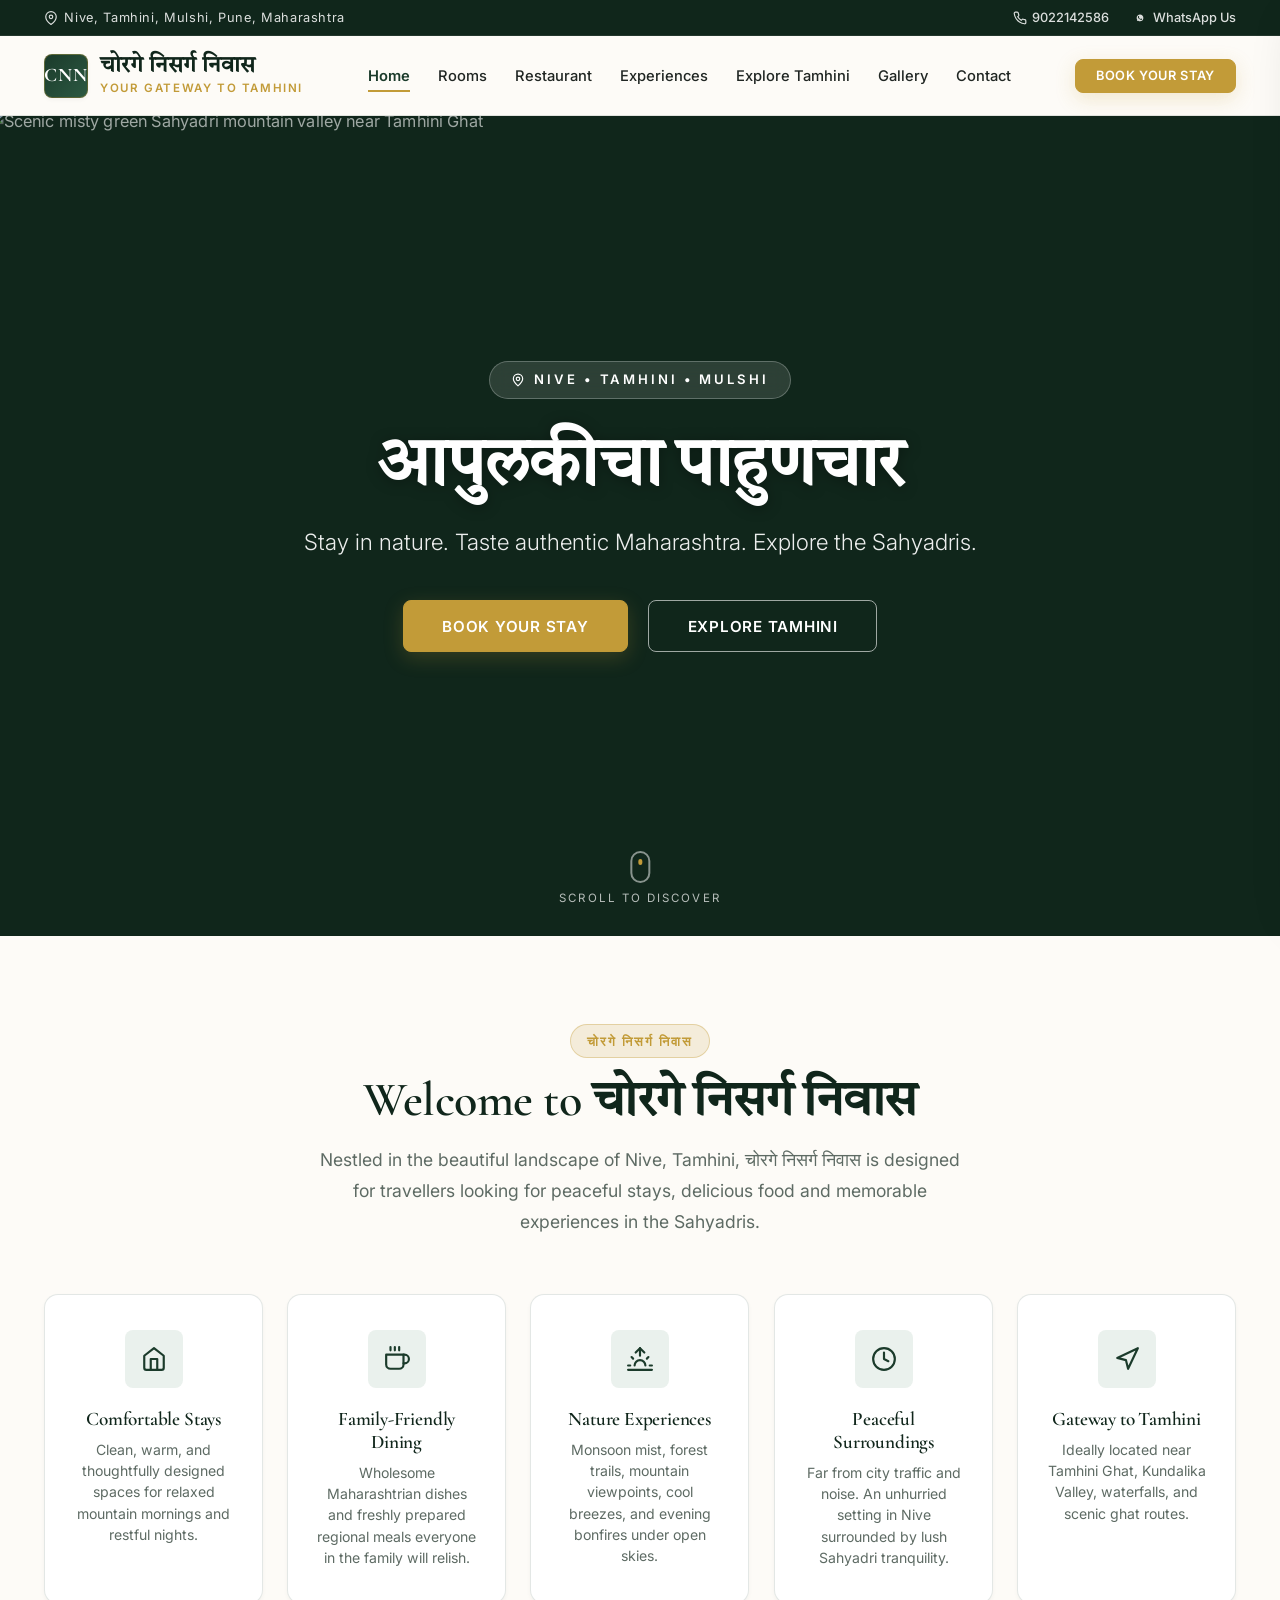
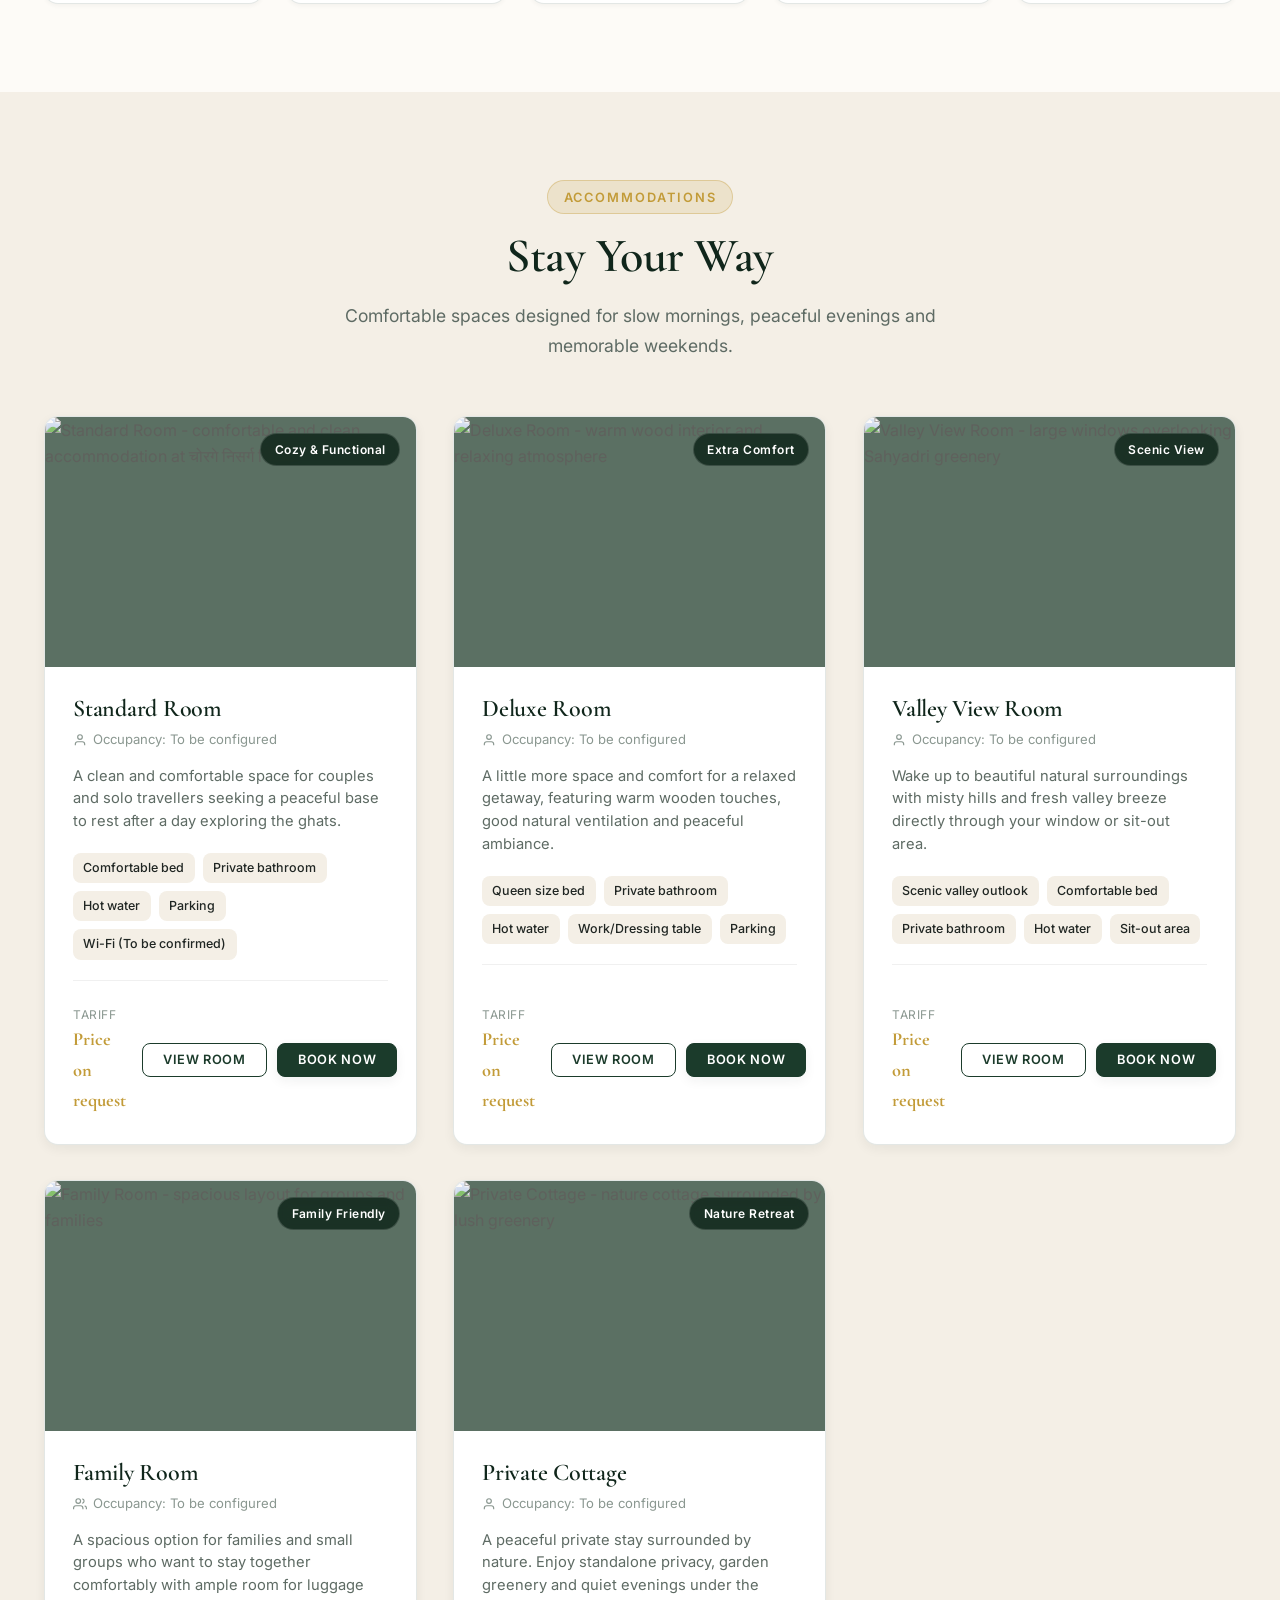
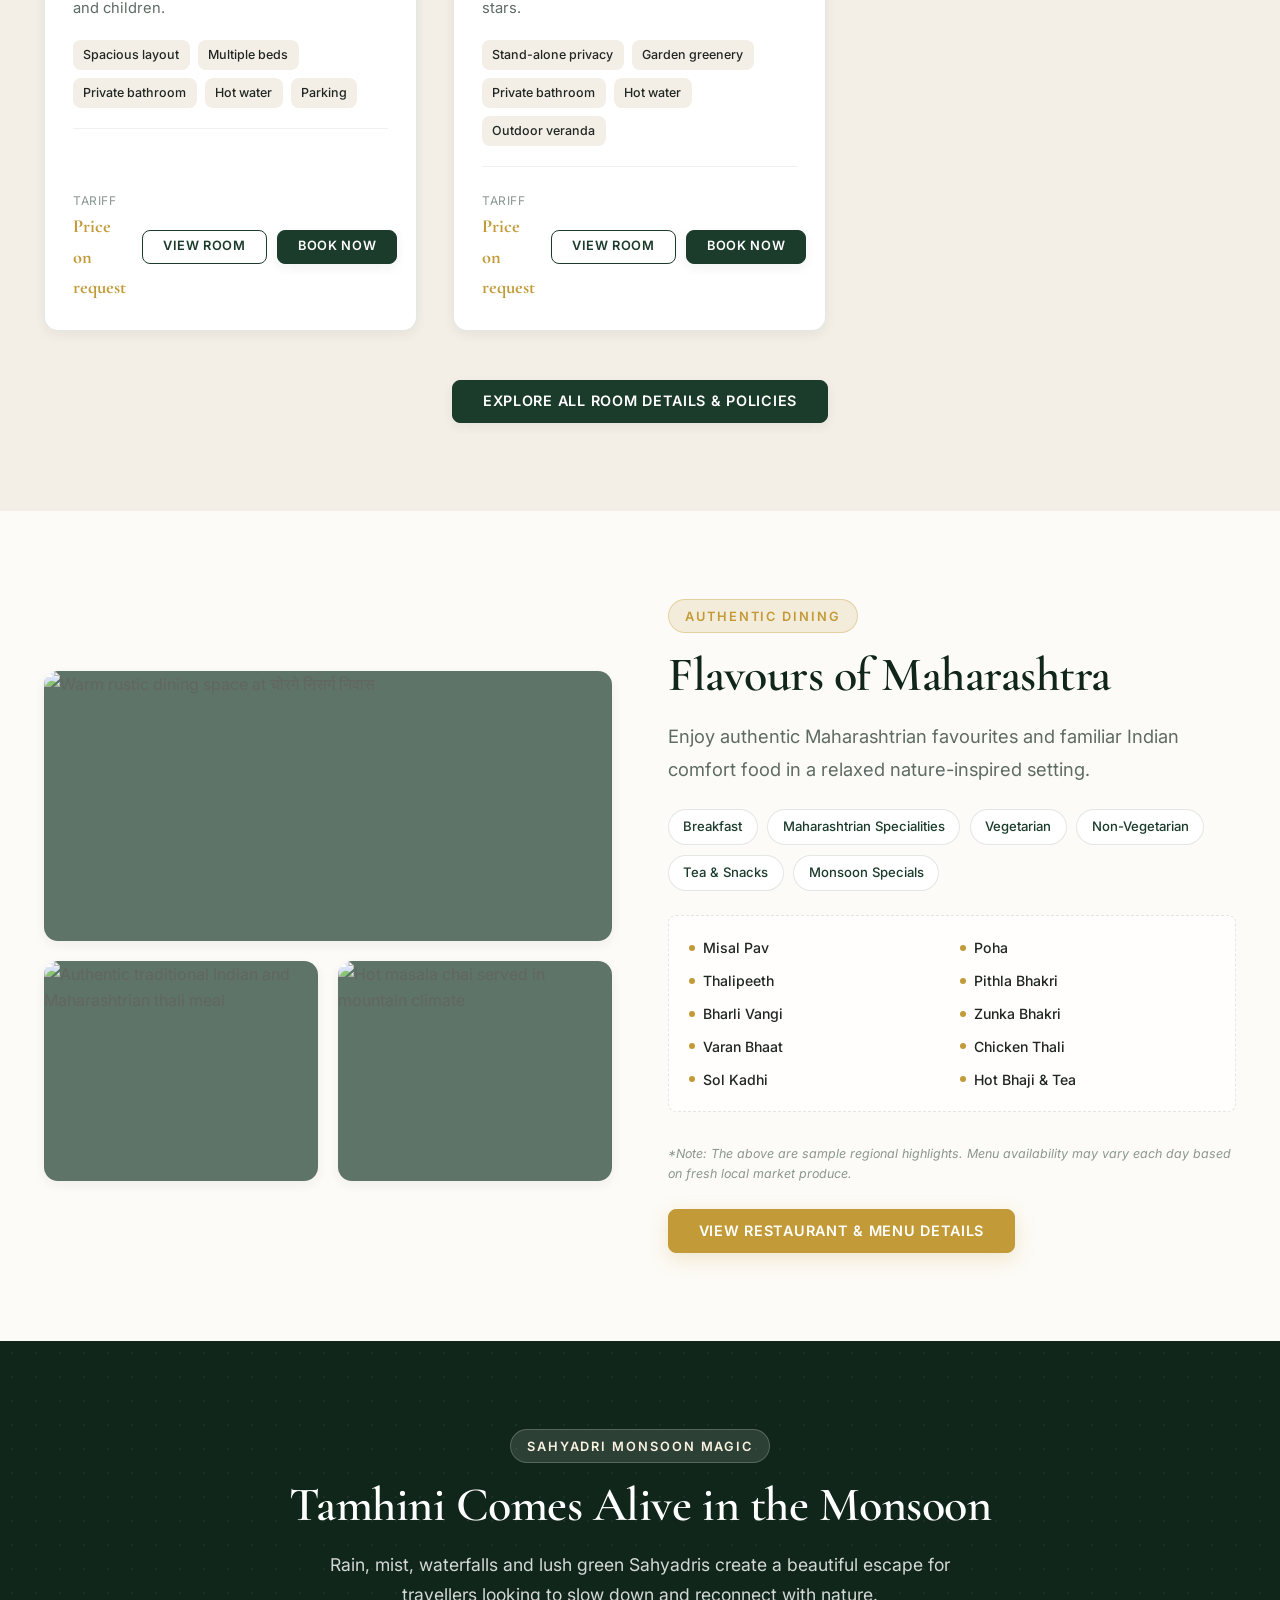
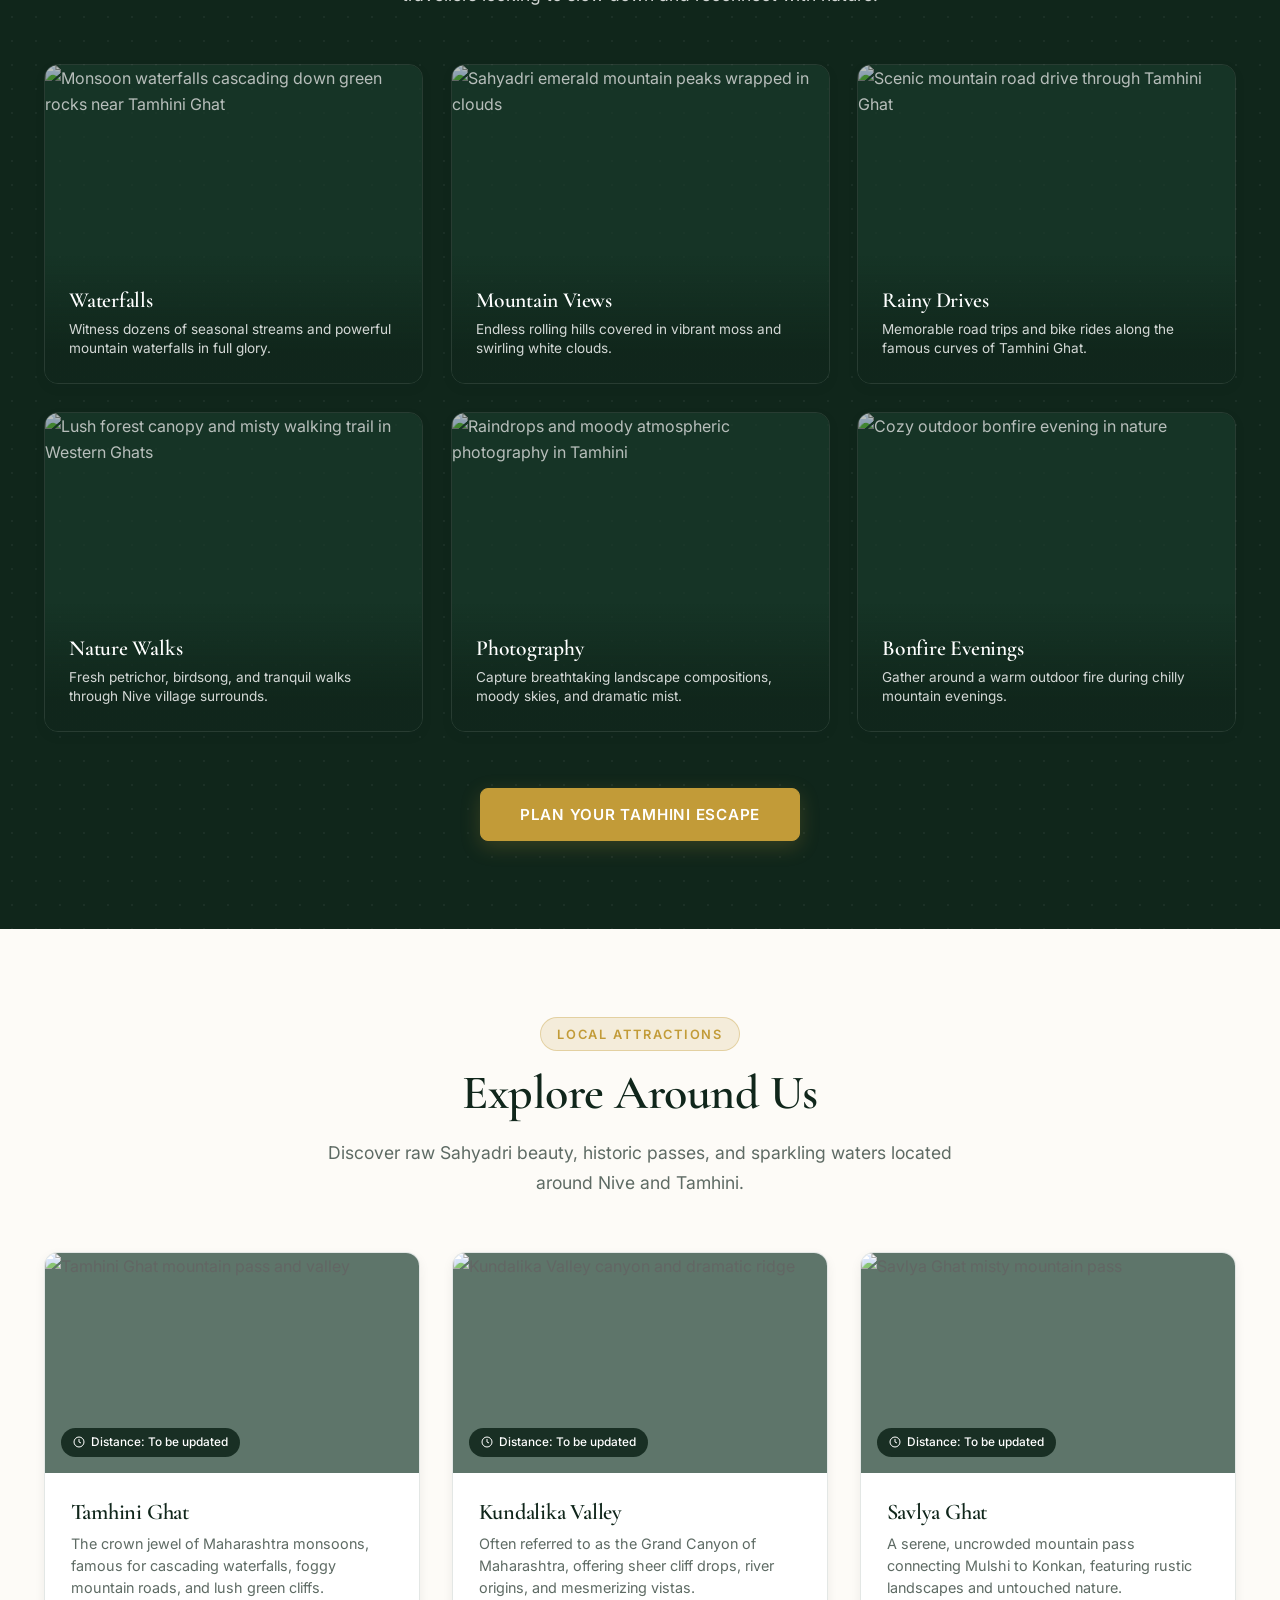
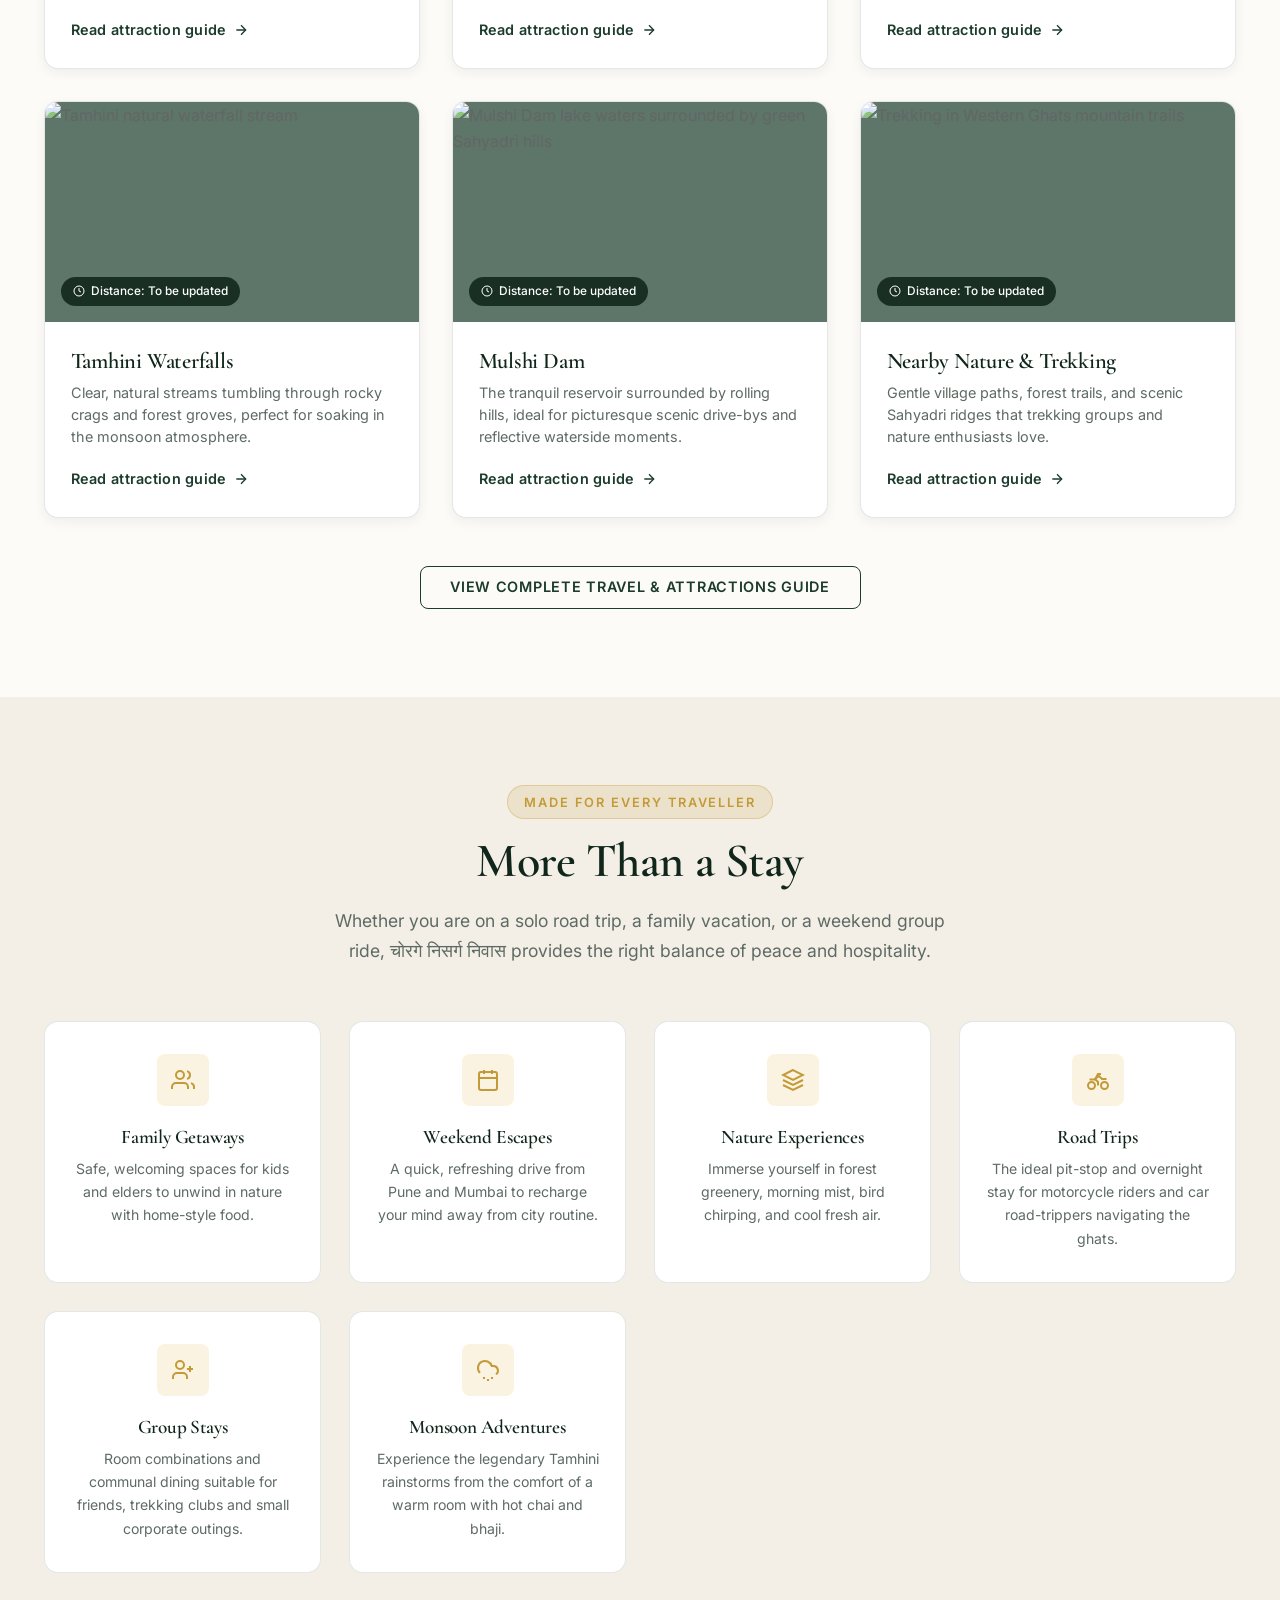
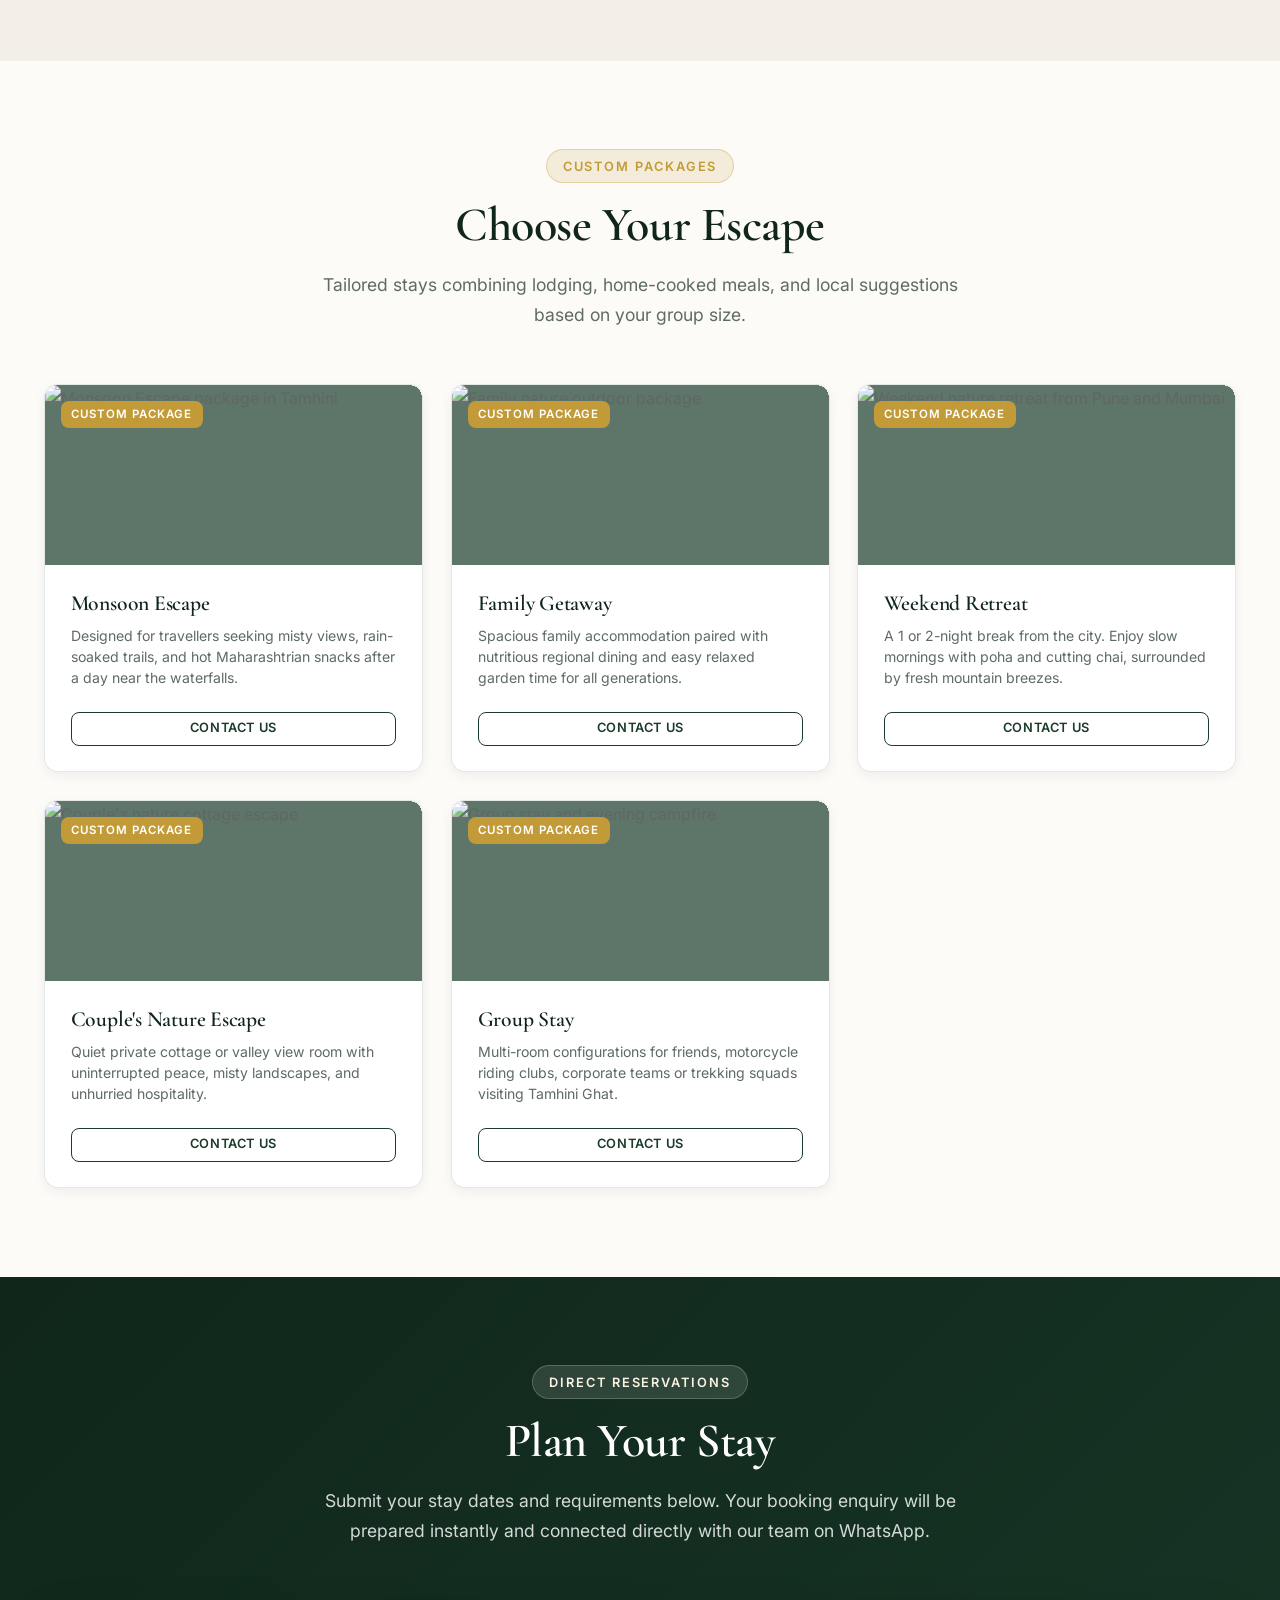
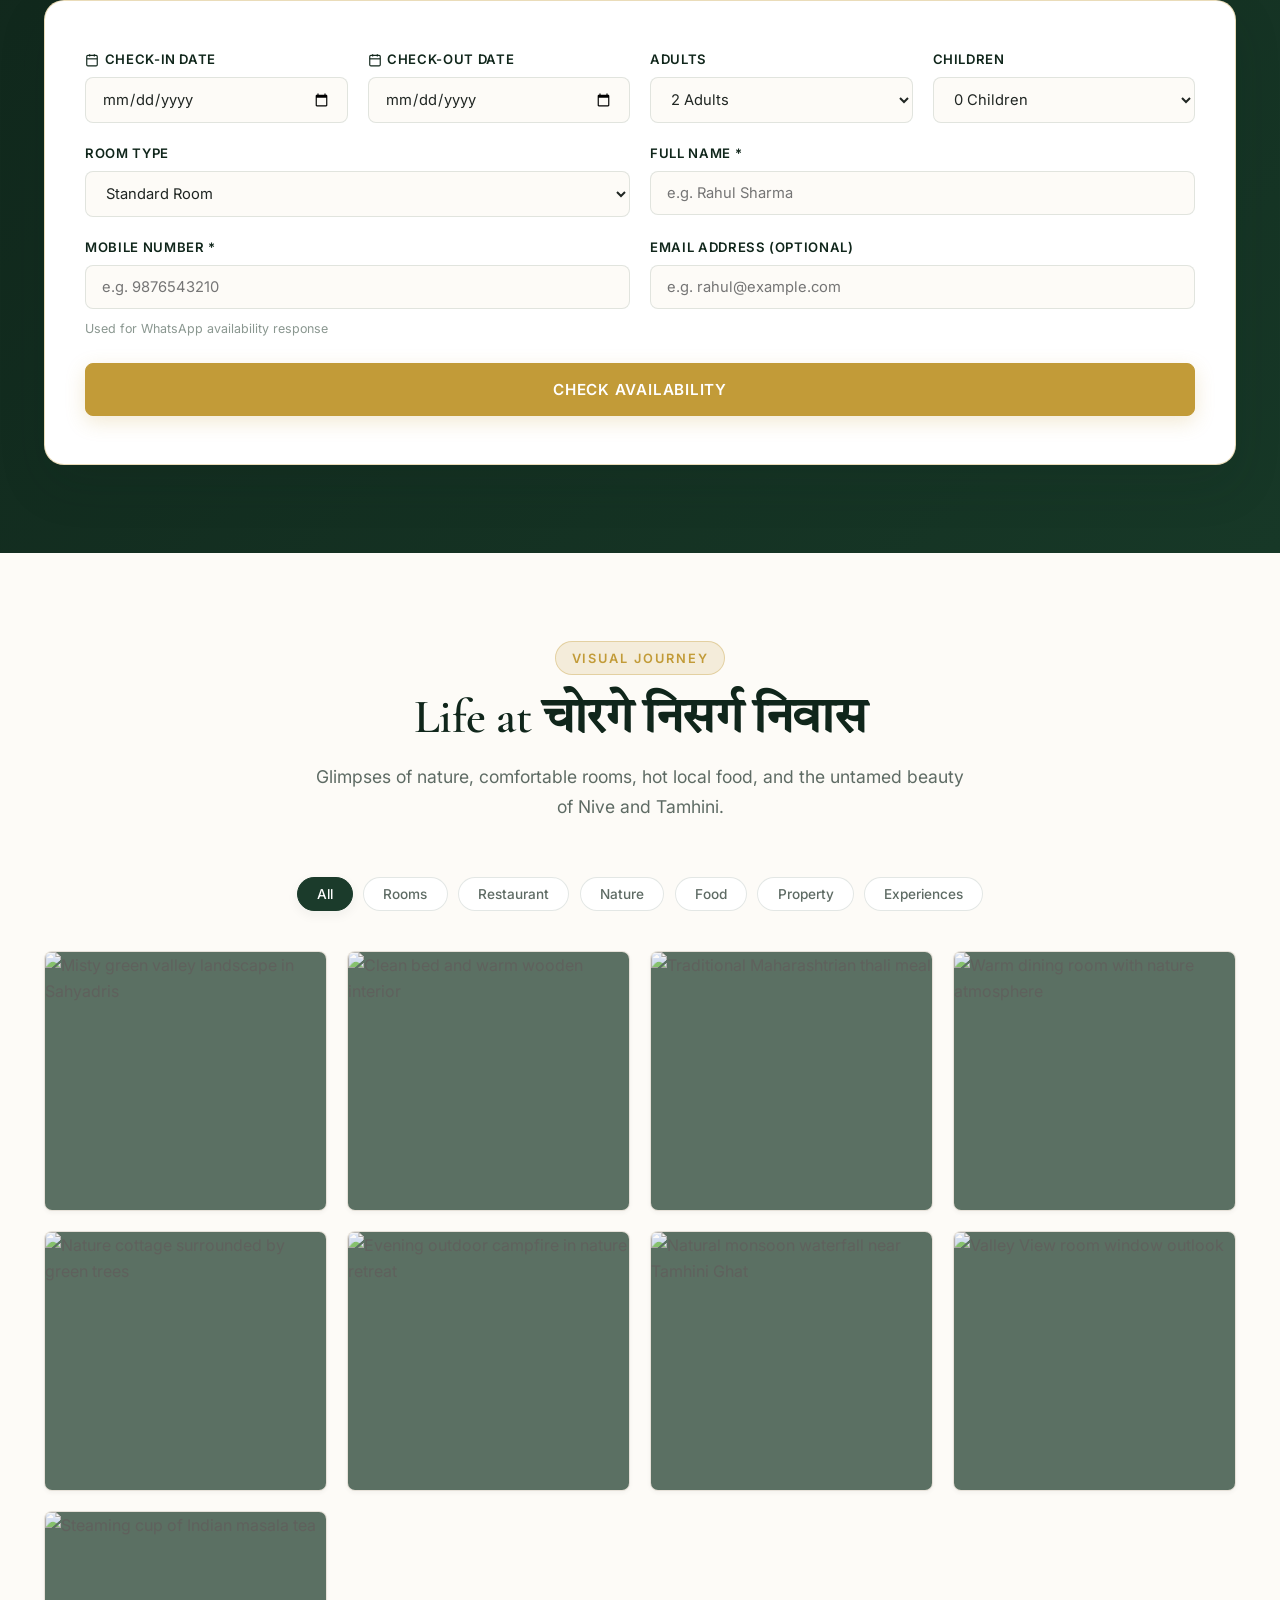
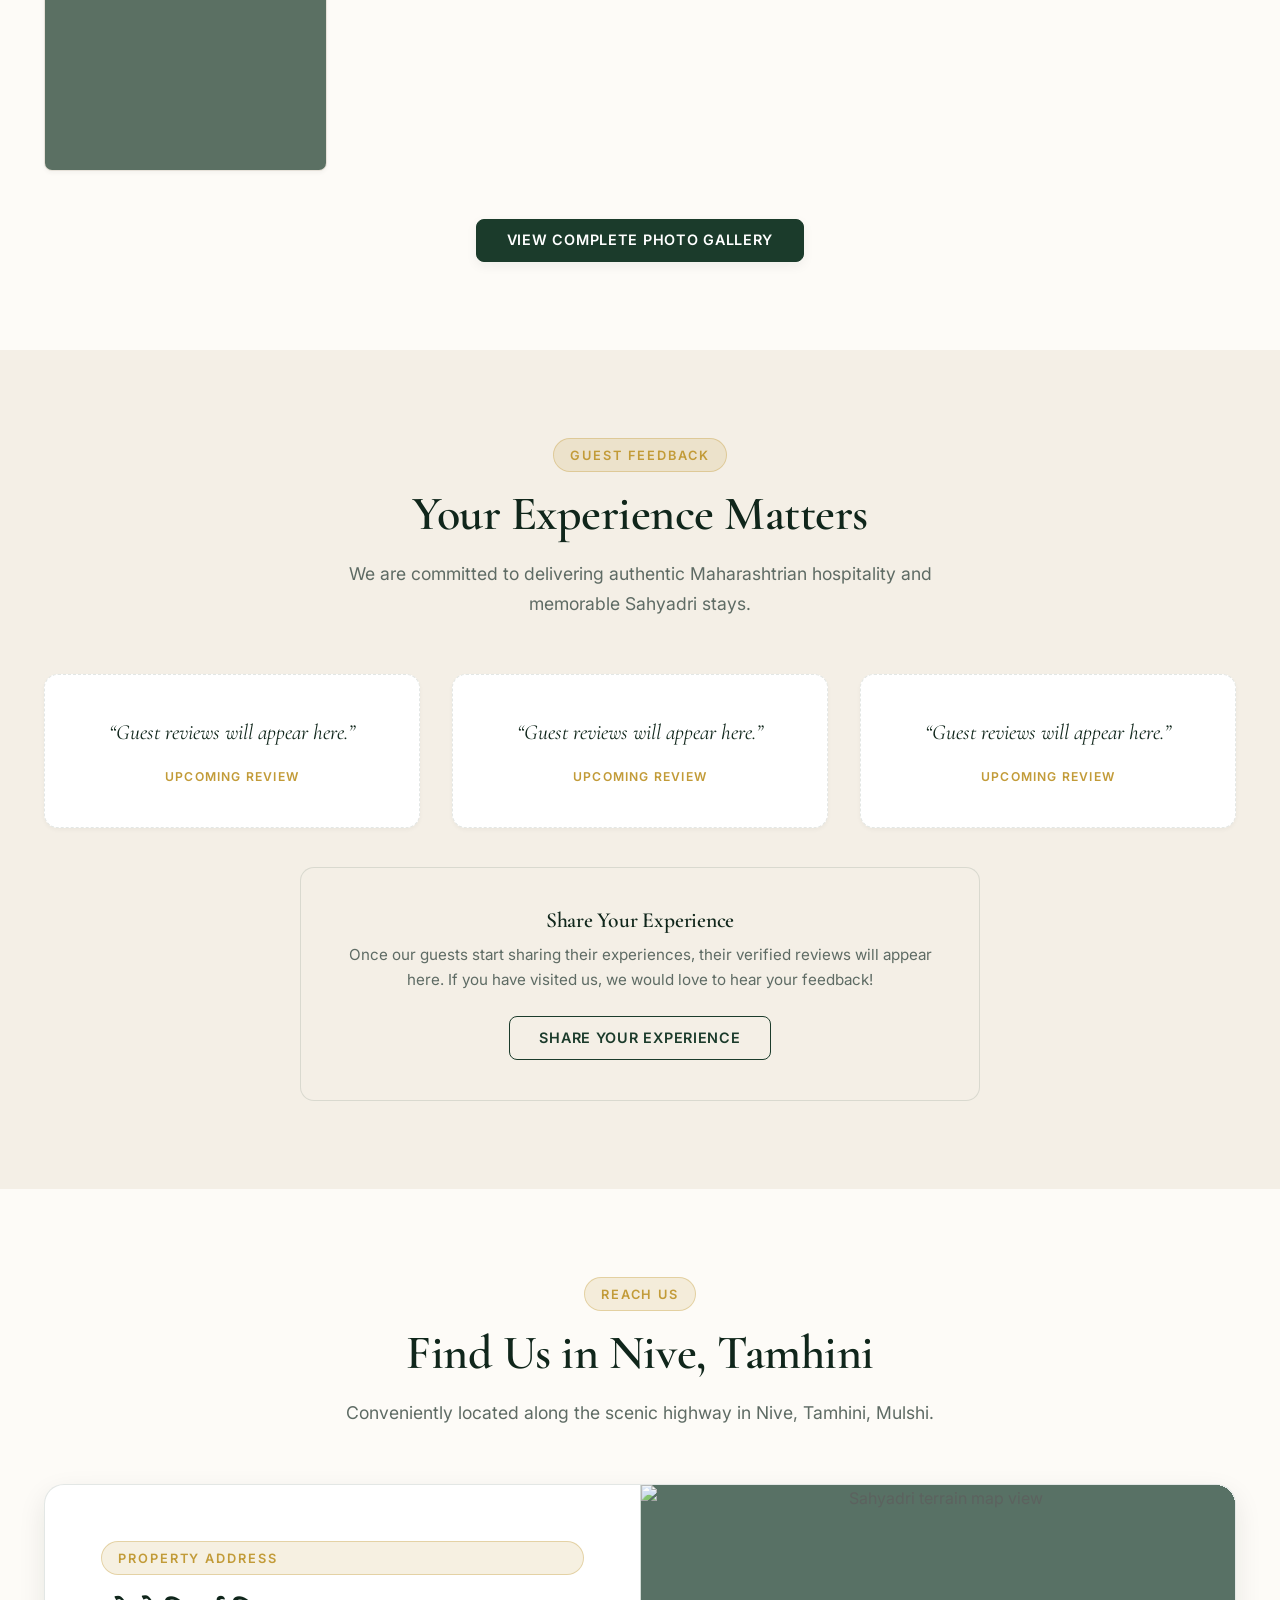
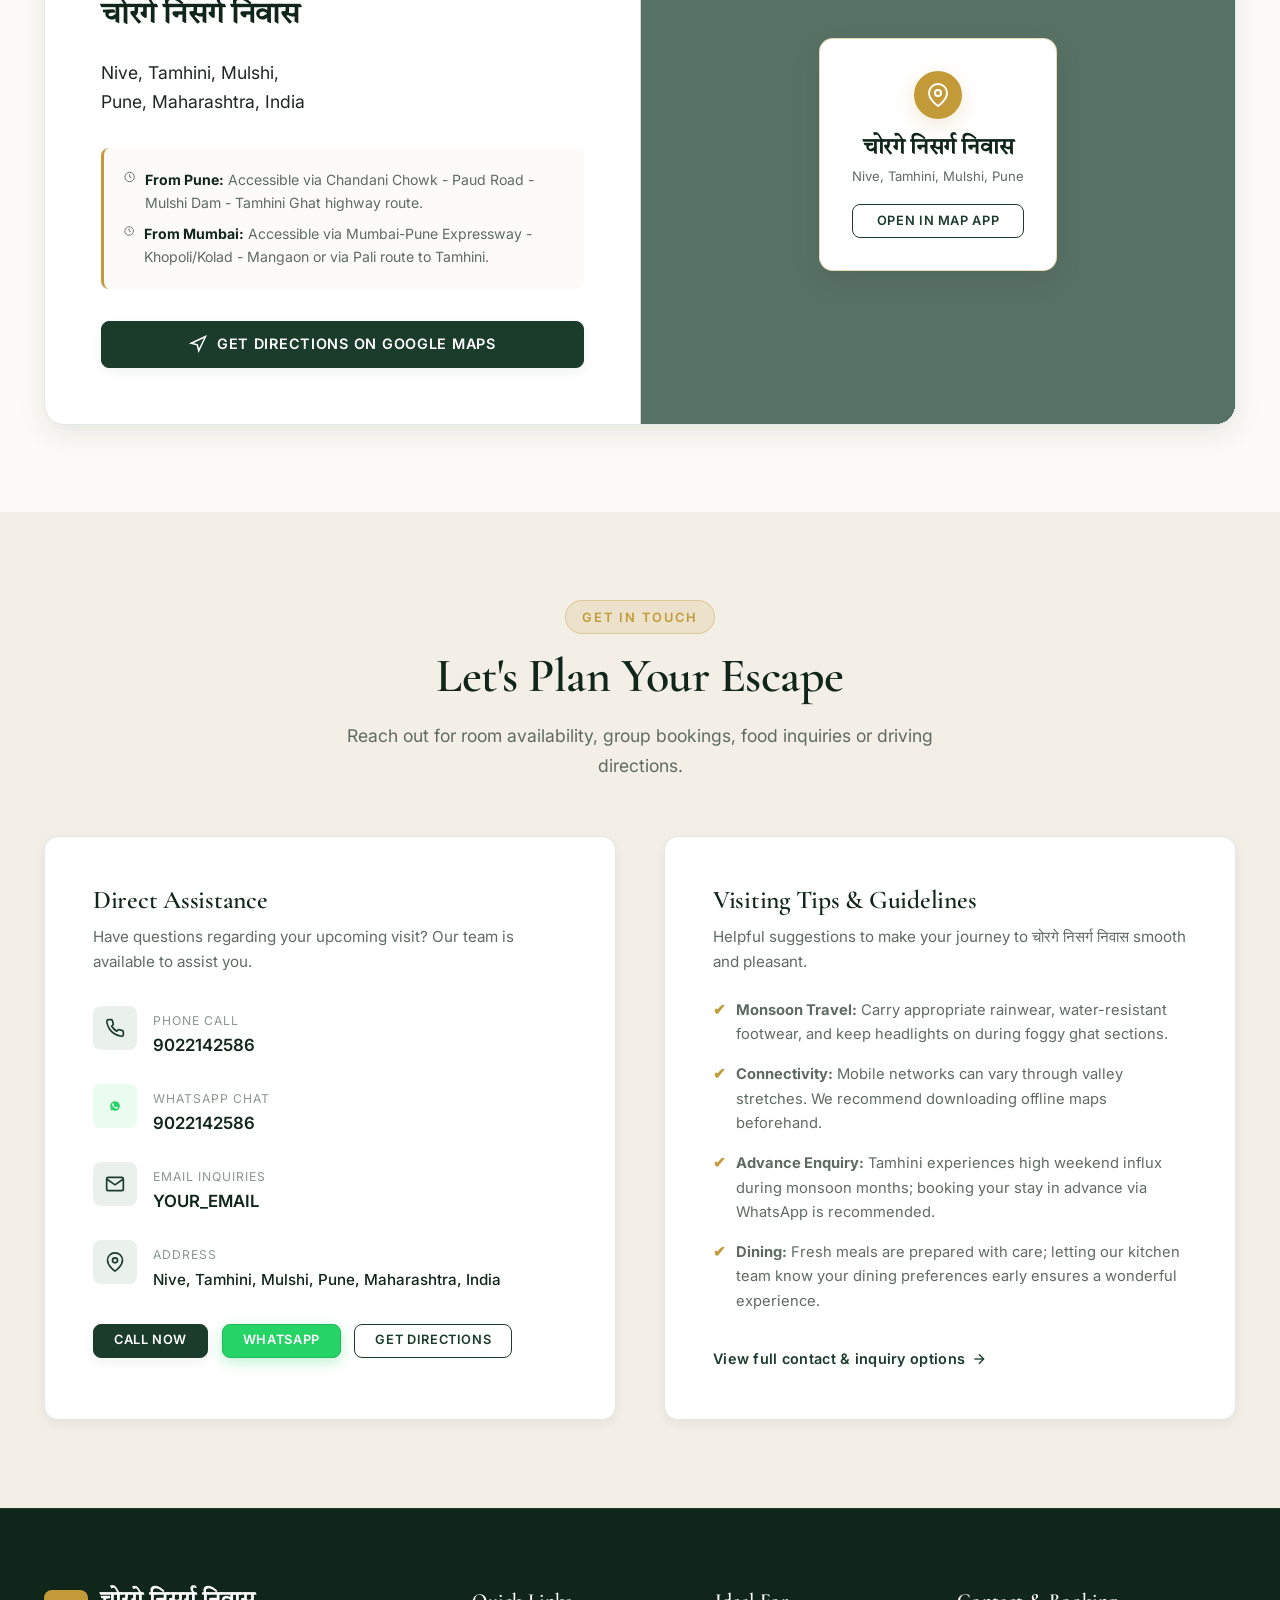
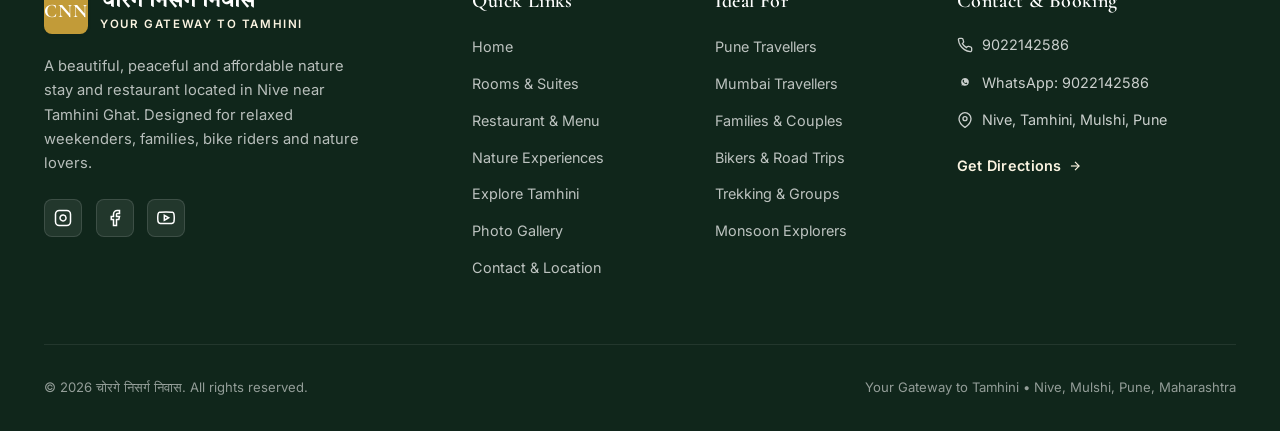
==== commit 43bdcc06: "Format index.html markup and structure" ====
--- a/index.html
+++ b/index.html
@@ -1,29 +1,36 @@
 <!DOCTYPE html>
 <html lang="en">
+
 <head>
   <meta charset="UTF-8">
   <meta name="viewport" content="width=device-width, initial-scale=1.0">
-  
+
   <!-- Primary SEO Tags -->
   <title>चोरगे निसर्ग निवास | Nature Stay & Restaurant Near Tamhini Ghat</title>
   <meta name="title" content="चोरगे निसर्ग निवास | Nature Stay & Restaurant Near Tamhini Ghat">
-  <meta name="description" content="चोरगे निसर्ग निवास in Nive, Mulshi, Pune offers comfortable nature stays, a welcoming restaurant and easy access to Tamhini Ghat and nearby Sahyadri attractions.">
-  <meta name="keywords" content="hotel in Tamhini, hotel near Tamhini Ghat, resort near Tamhini Ghat, stay near Tamhini Ghat, hotel in Mulshi, resort in Mulshi, hotel near Mulshi Dam, stay near Kundalika Valley, stay near Savlya Ghat, Tamhini nature stay, Tamhini hotel and restaurant, family stay near Tamhini">
+  <meta name="description"
+    content="चोरगे निसर्ग निवास in Nive, Mulshi, Pune offers comfortable nature stays, a welcoming restaurant and easy access to Tamhini Ghat and nearby Sahyadri attractions.">
+  <meta name="keywords"
+    content="hotel in Tamhini, hotel near Tamhini Ghat, resort near Tamhini Ghat, stay near Tamhini Ghat, hotel in Mulshi, resort in Mulshi, hotel near Mulshi Dam, stay near Kundalika Valley, stay near Savlya Ghat, Tamhini nature stay, Tamhini hotel and restaurant, family stay near Tamhini">
   <link rel="canonical" href="https://YOUR-DOMAIN-HERE.com/">
 
   <!-- Open Graph / Facebook -->
   <meta property="og:type" content="website">
   <meta property="og:url" content="https://YOUR-DOMAIN-HERE.com/">
   <meta property="og:title" content="चोरगे निसर्ग निवास | Nature Stay & Restaurant Near Tamhini Ghat">
-  <meta property="og:description" content="चोरगे निसर्ग निवास in Nive, Mulshi, Pune offers comfortable nature stays, a welcoming restaurant and easy access to Tamhini Ghat and nearby Sahyadri attractions.">
-  <meta property="og:image" content="https://images.unsplash.com/photo-1506744038136-46273834b3fb?auto=format&fit=crop&w=1200&q=80">
+  <meta property="og:description"
+    content="चोरगे निसर्ग निवास in Nive, Mulshi, Pune offers comfortable nature stays, a welcoming restaurant and easy access to Tamhini Ghat and nearby Sahyadri attractions.">
+  <meta property="og:image"
+    content="https://images.unsplash.com/photo-1506744038136-46273834b3fb?auto=format&fit=crop&w=1200&q=80">
 
   <!-- Twitter -->
   <meta property="twitter:card" content="summary_large_image">
   <meta property="twitter:url" content="https://YOUR-DOMAIN-HERE.com/">
   <meta property="twitter:title" content="चोरगे निसर्ग निवास | Nature Stay & Restaurant Near Tamhini Ghat">
-  <meta property="twitter:description" content="चोरगे निसर्ग निवास in Nive, Mulshi, Pune offers comfortable nature stays, a welcoming restaurant and easy access to Tamhini Ghat and nearby Sahyadri attractions.">
-  <meta property="twitter:image" content="https://images.unsplash.com/photo-1506744038136-46273834b3fb?auto=format&fit=crop&w=1200&q=80">
+  <meta property="twitter:description"
+    content="चोरगे निसर्ग निवास in Nive, Mulshi, Pune offers comfortable nature stays, a welcoming restaurant and easy access to Tamhini Ghat and nearby Sahyadri attractions.">
+  <meta property="twitter:image"
+    content="https://images.unsplash.com/photo-1506744038136-46273834b3fb?auto=format&fit=crop&w=1200&q=80">
 
   <!-- Stylesheet -->
   <link rel="stylesheet" href="css/style.css">
@@ -49,22 +56,35 @@
   }
   </script>
 </head>
+
 <body>
 
   <!-- Top Utility Bar -->
   <div class="topbar">
     <div class="container topbar-content">
       <div class="topbar-location">
-        <svg width="14" height="14" viewBox="0 0 24 24" fill="none" stroke="currentColor" stroke-width="2" stroke-linecap="round" stroke-linejoin="round"><path d="M21 10c0 7-9 13-9 13s-9-6-9-13a9 9 0 0 1 18 0z"></path><circle cx="12" cy="10" r="3"></circle></svg>
+        <svg width="14" height="14" viewBox="0 0 24 24" fill="none" stroke="currentColor" stroke-width="2"
+          stroke-linecap="round" stroke-linejoin="round">
+          <path d="M21 10c0 7-9 13-9 13s-9-6-9-13a9 9 0 0 1 18 0z"></path>
+          <circle cx="12" cy="10" r="3"></circle>
+        </svg>
         <span>Nive, Tamhini, Mulshi, Pune, Maharashtra</span>
       </div>
       <div class="topbar-contacts">
         <a href="tel:+919022142586" class="topbar-link">
-          <svg width="14" height="14" viewBox="0 0 24 24" fill="none" stroke="currentColor" stroke-width="2" stroke-linecap="round" stroke-linejoin="round"><path d="M22 16.92v3a2 2 0 0 1-2.18 2 19.79 19.79 0 0 1-8.63-3.07 19.5 19.5 0 0 1-6-6 19.79 19.79 0 0 1-3.07-8.67A2 2 0 0 1 4.11 2h3a2 2 0 0 1 2 1.72 12.84 12.84 0 0 0 .7 2.81 2 2 0 0 1-.45 2.11L8.09 9.91a16 16 0 0 0 6 6l1.27-1.27a2 2 0 0 1 2.11-.45 12.84 12.84 0 0 0 2.81.7A2 2 0 0 1 22 16.92z"></path></svg>
+          <svg width="14" height="14" viewBox="0 0 24 24" fill="none" stroke="currentColor" stroke-width="2"
+            stroke-linecap="round" stroke-linejoin="round">
+            <path
+              d="M22 16.92v3a2 2 0 0 1-2.18 2 19.79 19.79 0 0 1-8.63-3.07 19.5 19.5 0 0 1-6-6 19.79 19.79 0 0 1-3.07-8.67A2 2 0 0 1 4.11 2h3a2 2 0 0 1 2 1.72 12.84 12.84 0 0 0 .7 2.81 2 2 0 0 1-.45 2.11L8.09 9.91a16 16 0 0 0 6 6l1.27-1.27a2 2 0 0 1 2.11-.45 12.84 12.84 0 0 0 2.81.7A2 2 0 0 1 22 16.92z">
+            </path>
+          </svg>
           <span>9022142586</span>
         </a>
         <a href="https://wa.me/919022142586" target="_blank" rel="noopener noreferrer" class="topbar-link">
-          <svg width="14" height="14" viewBox="0 0 24 24" fill="currentColor"><path d="M12.031 6.172c-3.181 0-5.767 2.586-5.768 5.766-.001 1.298.38 2.27 1.019 3.287l-.582 2.128 2.182-.573c.978.58 1.911.928 3.145.929 3.178 0 5.767-2.587 5.768-5.766 0-3.18-2.587-5.771-5.764-5.771zm3.392 8.244c-.144.405-.837.774-1.17.824-.312.045-.694.073-2.179-.537-1.745-.716-2.883-2.482-2.97-2.597-.087-.116-.708-.941-.708-1.792s.448-1.274.607-1.449c.16-.175.348-.219.463-.219.117 0 .232.001.332.006.107.005.249-.041.389.296.145.348.492 1.202.535 1.29.043.088.072.19.014.305-.058.117-.087.19-.174.291-.087.102-.183.228-.261.306-.088.087-.179.183-.077.359.102.175.452.746.969 1.206.666.593 1.229.776 1.404.863.175.088.277.073.38-.044.102-.117.436-.508.552-.682.117-.175.233-.146.393-.088.16.059 1.017.479 1.192.566.175.088.291.131.334.204.043.073.043.424-.101.829z"/></svg>
+          <svg width="14" height="14" viewBox="0 0 24 24" fill="currentColor">
+            <path
+              d="M12.031 6.172c-3.181 0-5.767 2.586-5.768 5.766-.001 1.298.38 2.27 1.019 3.287l-.582 2.128 2.182-.573c.978.58 1.911.928 3.145.929 3.178 0 5.767-2.587 5.768-5.766 0-3.18-2.587-5.771-5.764-5.771zm3.392 8.244c-.144.405-.837.774-1.17.824-.312.045-.694.073-2.179-.537-1.745-.716-2.883-2.482-2.97-2.597-.087-.116-.708-.941-.708-1.792s.448-1.274.607-1.449c.16-.175.348-.219.463-.219.117 0 .232.001.332.006.107.005.249-.041.389.296.145.348.492 1.202.535 1.29.043.088.072.19.014.305-.058.117-.087.19-.174.291-.087.102-.183.228-.261.306-.088.087-.179.183-.077.359.102.175.452.746.969 1.206.666.593 1.229.776 1.404.863.175.088.277.073.38-.044.102-.117.436-.508.552-.682.117-.175.233-.146.393-.088.16.059 1.017.479 1.192.566.175.088.291.131.334.204.043.073.043.424-.101.829z" />
+          </svg>
           <span>WhatsApp Us</span>
         </a>
       </div>
@@ -125,11 +145,18 @@
     </ul>
     <div class="mobile-nav-contacts">
       <div class="mobile-contact-item">
-        <svg width="16" height="16" viewBox="0 0 24 24" fill="none" stroke="currentColor" stroke-width="2"><path d="M21 10c0 7-9 13-9 13s-9-6-9-13a9 9 0 0 1 18 0z"></path><circle cx="12" cy="10" r="3"></circle></svg>
+        <svg width="16" height="16" viewBox="0 0 24 24" fill="none" stroke="currentColor" stroke-width="2">
+          <path d="M21 10c0 7-9 13-9 13s-9-6-9-13a9 9 0 0 1 18 0z"></path>
+          <circle cx="12" cy="10" r="3"></circle>
+        </svg>
         <span>Nive, Tamhini, Mulshi</span>
       </div>
       <div class="mobile-contact-item">
-        <svg width="16" height="16" viewBox="0 0 24 24" fill="none" stroke="currentColor" stroke-width="2"><path d="M22 16.92v3a2 2 0 0 1-2.18 2 19.79 19.79 0 0 1-8.63-3.07 19.5 19.5 0 0 1-6-6 19.79 19.79 0 0 1-3.07-8.67A2 2 0 0 1 4.11 2h3a2 2 0 0 1 2 1.72 12.84 12.84 0 0 0 .7 2.81 2 2 0 0 1-.45 2.11L8.09 9.91a16 16 0 0 0 6 6l1.27-1.27a2 2 0 0 1 2.11-.45 12.84 12.84 0 0 0 2.81.7A2 2 0 0 1 22 16.92z"></path></svg>
+        <svg width="16" height="16" viewBox="0 0 24 24" fill="none" stroke="currentColor" stroke-width="2">
+          <path
+            d="M22 16.92v3a2 2 0 0 1-2.18 2 19.79 19.79 0 0 1-8.63-3.07 19.5 19.5 0 0 1-6-6 19.79 19.79 0 0 1-3.07-8.67A2 2 0 0 1 4.11 2h3a2 2 0 0 1 2 1.72 12.84 12.84 0 0 0 .7 2.81 2 2 0 0 1-.45 2.11L8.09 9.91a16 16 0 0 0 6 6l1.27-1.27a2 2 0 0 1 2.11-.45 12.84 12.84 0 0 0 2.81.7A2 2 0 0 1 22 16.92z">
+          </path>
+        </svg>
         <span>9022142586</span>
       </div>
       <a href="#booking" class="btn btn-gold btn-full btn-sm" style="margin-top: 1rem;">BOOK YOUR STAY</a>
@@ -140,20 +167,22 @@
   <section class="hero" id="home">
     <div class="hero-bg-container">
       <!-- TEMPORARY IMAGE - REPLACE WITH PROPERTY PHOTO -->
-      <img src="https://images.unsplash.com/photo-1506744038136-46273834b3fb?auto=format&fit=crop&w=1920&q=80" 
-           alt="Scenic misty green Sahyadri mountain valley near Tamhini Ghat" 
-           class="hero-bg-image">
+      <img src="https://images.unsplash.com/photo-1506744038136-46273834b3fb?auto=format&fit=crop&w=1920&q=80"
+        alt="Scenic misty green Sahyadri mountain valley near Tamhini Ghat" class="hero-bg-image">
       <div class="hero-overlay"></div>
     </div>
 
     <div class="container hero-content">
       <div class="hero-location-badge reveal">
-        <svg width="14" height="14" viewBox="0 0 24 24" fill="none" stroke="currentColor" stroke-width="2"><path d="M12 2a8 8 0 0 0-8 8c0 5.25 8 12 8 12s8-6.75 8-12a8 8 0 0 0-8-8z"></path><circle cx="12" cy="10" r="3"></circle></svg>
+        <svg width="14" height="14" viewBox="0 0 24 24" fill="none" stroke="currentColor" stroke-width="2">
+          <path d="M12 2a8 8 0 0 0-8 8c0 5.25 8 12 8 12s8-6.75 8-12a8 8 0 0 0-8-8z"></path>
+          <circle cx="12" cy="10" r="3"></circle>
+        </svg>
         <span>NIVE • TAMHINI • MULSHI</span>
       </div>
-      <h1 class="hero-title reveal delay-1">Escape to the Heart of Tamhini</h1>
+      <h1 class="hero-title reveal delay-1">आपुलकीचा पाहुणचार</h1>
       <p class="hero-subtitle reveal delay-2">Stay in nature. Taste authentic Maharashtra. Explore the Sahyadris.</p>
-      
+
       <div class="hero-buttons reveal delay-3">
         <a href="#booking" class="btn btn-gold btn-lg">BOOK YOUR STAY</a>
         <a href="explore.html" class="btn btn-outline-light btn-lg">EXPLORE TAMHINI</a>
@@ -173,7 +202,8 @@
         <span class="section-tag">चोरगे निसर्ग निवास</span>
         <h2 class="section-title">Welcome to चोरगे निसर्ग निवास</h2>
         <p class="section-subtitle text-lead">
-          Nestled in the beautiful landscape of Nive, Tamhini, चोरगे निसर्ग निवास is designed for travellers looking for peaceful stays, delicious food and memorable experiences in the Sahyadris.
+          Nestled in the beautiful landscape of Nive, Tamhini, चोरगे निसर्ग निवास is designed for travellers looking for
+          peaceful stays, delicious food and memorable experiences in the Sahyadris.
         </p>
       </div>
 
@@ -181,42 +211,75 @@
       <div class="features-grid">
         <div class="feature-card reveal delay-1">
           <div class="feature-icon-wrapper">
-            <svg width="26" height="26" viewBox="0 0 24 24" fill="none" stroke="currentColor" stroke-width="2" stroke-linecap="round" stroke-linejoin="round"><path d="M3 9l9-7 9 7v11a2 2 0 0 1-2 2H5a2 2 0 0 1-2-2z"></path><polyline points="9 22 9 12 15 12 15 22"></polyline></svg>
+            <svg width="26" height="26" viewBox="0 0 24 24" fill="none" stroke="currentColor" stroke-width="2"
+              stroke-linecap="round" stroke-linejoin="round">
+              <path d="M3 9l9-7 9 7v11a2 2 0 0 1-2 2H5a2 2 0 0 1-2-2z"></path>
+              <polyline points="9 22 9 12 15 12 15 22"></polyline>
+            </svg>
           </div>
           <h3 class="feature-title">Comfortable Stays</h3>
-          <p class="feature-desc">Clean, warm, and thoughtfully designed spaces for relaxed mountain mornings and restful nights.</p>
+          <p class="feature-desc">Clean, warm, and thoughtfully designed spaces for relaxed mountain mornings and
+            restful nights.</p>
         </div>
 
         <div class="feature-card reveal delay-2">
           <div class="feature-icon-wrapper">
-            <svg width="26" height="26" viewBox="0 0 24 24" fill="none" stroke="currentColor" stroke-width="2" stroke-linecap="round" stroke-linejoin="round"><path d="M18 8h1a4 4 0 0 1 0 8h-1"></path><path d="M2 8h16v9a4 4 0 0 1-4 4H6a4 4 0 0 1-4-4V8z"></path><line x1="6" y1="1" x2="6" y2="4"></line><line x1="10" y1="1" x2="10" y2="4"></line><line x1="14" y1="1" x2="14" y2="4"></line></svg>
+            <svg width="26" height="26" viewBox="0 0 24 24" fill="none" stroke="currentColor" stroke-width="2"
+              stroke-linecap="round" stroke-linejoin="round">
+              <path d="M18 8h1a4 4 0 0 1 0 8h-1"></path>
+              <path d="M2 8h16v9a4 4 0 0 1-4 4H6a4 4 0 0 1-4-4V8z"></path>
+              <line x1="6" y1="1" x2="6" y2="4"></line>
+              <line x1="10" y1="1" x2="10" y2="4"></line>
+              <line x1="14" y1="1" x2="14" y2="4"></line>
+            </svg>
           </div>
           <h3 class="feature-title">Family-Friendly Dining</h3>
-          <p class="feature-desc">Wholesome Maharashtrian dishes and freshly prepared regional meals everyone in the family will relish.</p>
+          <p class="feature-desc">Wholesome Maharashtrian dishes and freshly prepared regional meals everyone in the
+            family will relish.</p>
         </div>
 
         <div class="feature-card reveal delay-3">
           <div class="feature-icon-wrapper">
-            <svg width="26" height="26" viewBox="0 0 24 24" fill="none" stroke="currentColor" stroke-width="2" stroke-linecap="round" stroke-linejoin="round"><path d="M17 18a5 5 0 0 0-10 0"></path><line x1="12" y1="9" x2="12" y2="2"></line><line x1="4.22" y1="10.22" x2="5.64" y2="11.64"></line><line x1="1" y1="18" x2="3" y2="18"></line><line x1="21" y1="18" x2="23" y2="18"></line><line x1="18.36" y1="11.64" x2="19.78" y2="10.22"></line><line x1="23" y1="22" x2="1" y2="22"></line><polyline points="8 6 12 2 16 6"></polyline></svg>
+            <svg width="26" height="26" viewBox="0 0 24 24" fill="none" stroke="currentColor" stroke-width="2"
+              stroke-linecap="round" stroke-linejoin="round">
+              <path d="M17 18a5 5 0 0 0-10 0"></path>
+              <line x1="12" y1="9" x2="12" y2="2"></line>
+              <line x1="4.22" y1="10.22" x2="5.64" y2="11.64"></line>
+              <line x1="1" y1="18" x2="3" y2="18"></line>
+              <line x1="21" y1="18" x2="23" y2="18"></line>
+              <line x1="18.36" y1="11.64" x2="19.78" y2="10.22"></line>
+              <line x1="23" y1="22" x2="1" y2="22"></line>
+              <polyline points="8 6 12 2 16 6"></polyline>
+            </svg>
           </div>
           <h3 class="feature-title">Nature Experiences</h3>
-          <p class="feature-desc">Monsoon mist, forest trails, mountain viewpoints, cool breezes, and evening bonfires under open skies.</p>
+          <p class="feature-desc">Monsoon mist, forest trails, mountain viewpoints, cool breezes, and evening bonfires
+            under open skies.</p>
         </div>
 
         <div class="feature-card reveal delay-4">
           <div class="feature-icon-wrapper">
-            <svg width="26" height="26" viewBox="0 0 24 24" fill="none" stroke="currentColor" stroke-width="2" stroke-linecap="round" stroke-linejoin="round"><circle cx="12" cy="12" r="10"></circle><path d="M12 6v6l4 2"></path></svg>
+            <svg width="26" height="26" viewBox="0 0 24 24" fill="none" stroke="currentColor" stroke-width="2"
+              stroke-linecap="round" stroke-linejoin="round">
+              <circle cx="12" cy="12" r="10"></circle>
+              <path d="M12 6v6l4 2"></path>
+            </svg>
           </div>
           <h3 class="feature-title">Peaceful Surroundings</h3>
-          <p class="feature-desc">Far from city traffic and noise. An unhurried setting in Nive surrounded by lush Sahyadri tranquility.</p>
+          <p class="feature-desc">Far from city traffic and noise. An unhurried setting in Nive surrounded by lush
+            Sahyadri tranquility.</p>
         </div>
 
         <div class="feature-card reveal delay-1">
           <div class="feature-icon-wrapper">
-            <svg width="26" height="26" viewBox="0 0 24 24" fill="none" stroke="currentColor" stroke-width="2" stroke-linecap="round" stroke-linejoin="round"><polygon points="3 11 22 2 13 21 11 13 3 11"></polygon></svg>
+            <svg width="26" height="26" viewBox="0 0 24 24" fill="none" stroke="currentColor" stroke-width="2"
+              stroke-linecap="round" stroke-linejoin="round">
+              <polygon points="3 11 22 2 13 21 11 13 3 11"></polygon>
+            </svg>
           </div>
           <h3 class="feature-title">Gateway to Tamhini</h3>
-          <p class="feature-desc">Ideally located near Tamhini Ghat, Kundalika Valley, waterfalls, and scenic ghat routes.</p>
+          <p class="feature-desc">Ideally located near Tamhini Ghat, Kundalika Valley, waterfalls, and scenic ghat
+            routes.</p>
         </div>
       </div>
     </div>
@@ -228,7 +291,8 @@
       <div class="section-header text-center reveal">
         <span class="section-tag">Accommodations</span>
         <h2 class="section-title">Stay Your Way</h2>
-        <p class="section-subtitle">Comfortable spaces designed for slow mornings, peaceful evenings and memorable weekends.</p>
+        <p class="section-subtitle">Comfortable spaces designed for slow mornings, peaceful evenings and memorable
+          weekends.</p>
       </div>
 
       <!-- 5 Room Cards -->
@@ -237,20 +301,24 @@
         <article class="room-card reveal delay-1">
           <div class="room-image-wrap">
             <!-- TEMPORARY IMAGE - REPLACE WITH PROPERTY PHOTO -->
-            <img src="https://images.unsplash.com/photo-1590490360182-c33d57733427?auto=format&fit=crop&w=800&q=80" 
-                 alt="Standard Room - comfortable and clean accommodation at चोरगे निसर्ग निवास" 
-                 class="room-image" loading="lazy">
+            <img src="https://images.unsplash.com/photo-1590490360182-c33d57733427?auto=format&fit=crop&w=800&q=80"
+              alt="Standard Room - comfortable and clean accommodation at चोरगे निसर्ग निवास" class="room-image"
+              loading="lazy">
             <span class="room-badge">Cozy & Functional</span>
           </div>
           <div class="room-content">
             <div class="room-header">
               <h3 class="room-name">Standard Room</h3>
               <div class="room-occupancy">
-                <svg width="14" height="14" viewBox="0 0 24 24" fill="none" stroke="currentColor" stroke-width="2"><path d="M20 21v-2a4 4 0 0 0-4-4H8a4 4 0 0 0-4 4v2"></path><circle cx="12" cy="7" r="4"></circle></svg>
+                <svg width="14" height="14" viewBox="0 0 24 24" fill="none" stroke="currentColor" stroke-width="2">
+                  <path d="M20 21v-2a4 4 0 0 0-4-4H8a4 4 0 0 0-4 4v2"></path>
+                  <circle cx="12" cy="7" r="4"></circle>
+                </svg>
                 <span>Occupancy: To be configured</span>
               </div>
             </div>
-            <p class="room-description">A clean and comfortable space for couples and solo travellers seeking a peaceful base to rest after a day exploring the ghats.</p>
+            <p class="room-description">A clean and comfortable space for couples and solo travellers seeking a peaceful
+              base to rest after a day exploring the ghats.</p>
             <div class="room-amenities">
               <span class="amenity-chip">Comfortable bed</span>
               <span class="amenity-chip">Private bathroom</span>
@@ -275,20 +343,23 @@
         <article class="room-card reveal delay-2">
           <div class="room-image-wrap">
             <!-- TEMPORARY IMAGE - REPLACE WITH PROPERTY PHOTO -->
-            <img src="https://images.unsplash.com/photo-1566665797739-1674de7a421a?auto=format&fit=crop&w=800&q=80" 
-                 alt="Deluxe Room - warm wood interior and relaxing atmosphere" 
-                 class="room-image" loading="lazy">
+            <img src="https://images.unsplash.com/photo-1566665797739-1674de7a421a?auto=format&fit=crop&w=800&q=80"
+              alt="Deluxe Room - warm wood interior and relaxing atmosphere" class="room-image" loading="lazy">
             <span class="room-badge">Extra Comfort</span>
           </div>
           <div class="room-content">
             <div class="room-header">
               <h3 class="room-name">Deluxe Room</h3>
               <div class="room-occupancy">
-                <svg width="14" height="14" viewBox="0 0 24 24" fill="none" stroke="currentColor" stroke-width="2"><path d="M20 21v-2a4 4 0 0 0-4-4H8a4 4 0 0 0-4 4v2"></path><circle cx="12" cy="7" r="4"></circle></svg>
+                <svg width="14" height="14" viewBox="0 0 24 24" fill="none" stroke="currentColor" stroke-width="2">
+                  <path d="M20 21v-2a4 4 0 0 0-4-4H8a4 4 0 0 0-4 4v2"></path>
+                  <circle cx="12" cy="7" r="4"></circle>
+                </svg>
                 <span>Occupancy: To be configured</span>
               </div>
             </div>
-            <p class="room-description">A little more space and comfort for a relaxed getaway, featuring warm wooden touches, good natural ventilation and peaceful ambiance.</p>
+            <p class="room-description">A little more space and comfort for a relaxed getaway, featuring warm wooden
+              touches, good natural ventilation and peaceful ambiance.</p>
             <div class="room-amenities">
               <span class="amenity-chip">Queen size bed</span>
               <span class="amenity-chip">Private bathroom</span>
@@ -313,20 +384,23 @@
         <article class="room-card reveal delay-3">
           <div class="room-image-wrap">
             <!-- TEMPORARY IMAGE - REPLACE WITH PROPERTY PHOTO -->
-            <img src="https://images.unsplash.com/photo-1582719478250-c89cae4dc85b?auto=format&fit=crop&w=800&q=80" 
-                 alt="Valley View Room - large windows overlooking Sahyadri greenery" 
-                 class="room-image" loading="lazy">
+            <img src="https://images.unsplash.com/photo-1582719478250-c89cae4dc85b?auto=format&fit=crop&w=800&q=80"
+              alt="Valley View Room - large windows overlooking Sahyadri greenery" class="room-image" loading="lazy">
             <span class="room-badge">Scenic View</span>
           </div>
           <div class="room-content">
             <div class="room-header">
               <h3 class="room-name">Valley View Room</h3>
               <div class="room-occupancy">
-                <svg width="14" height="14" viewBox="0 0 24 24" fill="none" stroke="currentColor" stroke-width="2"><path d="M20 21v-2a4 4 0 0 0-4-4H8a4 4 0 0 0-4 4v2"></path><circle cx="12" cy="7" r="4"></circle></svg>
+                <svg width="14" height="14" viewBox="0 0 24 24" fill="none" stroke="currentColor" stroke-width="2">
+                  <path d="M20 21v-2a4 4 0 0 0-4-4H8a4 4 0 0 0-4 4v2"></path>
+                  <circle cx="12" cy="7" r="4"></circle>
+                </svg>
                 <span>Occupancy: To be configured</span>
               </div>
             </div>
-            <p class="room-description">Wake up to beautiful natural surroundings with misty hills and fresh valley breeze directly through your window or sit-out area.</p>
+            <p class="room-description">Wake up to beautiful natural surroundings with misty hills and fresh valley
+              breeze directly through your window or sit-out area.</p>
             <div class="room-amenities">
               <span class="amenity-chip">Scenic valley outlook</span>
               <span class="amenity-chip">Comfortable bed</span>
@@ -351,20 +425,25 @@
         <article class="room-card reveal delay-1">
           <div class="room-image-wrap">
             <!-- TEMPORARY IMAGE - REPLACE WITH PROPERTY PHOTO -->
-            <img src="https://images.unsplash.com/photo-1595526114035-0d45ed16cfbf?auto=format&fit=crop&w=800&q=80" 
-                 alt="Family Room - spacious layout for groups and families" 
-                 class="room-image" loading="lazy">
+            <img src="https://images.unsplash.com/photo-1595526114035-0d45ed16cfbf?auto=format&fit=crop&w=800&q=80"
+              alt="Family Room - spacious layout for groups and families" class="room-image" loading="lazy">
             <span class="room-badge">Family Friendly</span>
           </div>
           <div class="room-content">
             <div class="room-header">
               <h3 class="room-name">Family Room</h3>
               <div class="room-occupancy">
-                <svg width="14" height="14" viewBox="0 0 24 24" fill="none" stroke="currentColor" stroke-width="2"><path d="M17 21v-2a4 4 0 0 0-4-4H5a4 4 0 0 0-4 4v2"></path><circle cx="9" cy="7" r="4"></circle><path d="M23 21v-2a4 4 0 0 0-3-3.87"></path><path d="M16 3.13a4 4 0 0 1 0 7.75"></path></svg>
+                <svg width="14" height="14" viewBox="0 0 24 24" fill="none" stroke="currentColor" stroke-width="2">
+                  <path d="M17 21v-2a4 4 0 0 0-4-4H5a4 4 0 0 0-4 4v2"></path>
+                  <circle cx="9" cy="7" r="4"></circle>
+                  <path d="M23 21v-2a4 4 0 0 0-3-3.87"></path>
+                  <path d="M16 3.13a4 4 0 0 1 0 7.75"></path>
+                </svg>
                 <span>Occupancy: To be configured</span>
               </div>
             </div>
-            <p class="room-description">A spacious option for families and small groups who want to stay together comfortably with ample room for luggage and children.</p>
+            <p class="room-description">A spacious option for families and small groups who want to stay together
+              comfortably with ample room for luggage and children.</p>
             <div class="room-amenities">
               <span class="amenity-chip">Spacious layout</span>
               <span class="amenity-chip">Multiple beds</span>
@@ -389,20 +468,23 @@
         <article class="room-card reveal delay-2">
           <div class="room-image-wrap">
             <!-- TEMPORARY IMAGE - REPLACE WITH PROPERTY PHOTO -->
-            <img src="https://images.unsplash.com/photo-1542314831-068cd1dbfeeb?auto=format&fit=crop&w=800&q=80" 
-                 alt="Private Cottage - nature cottage surrounded by lush greenery" 
-                 class="room-image" loading="lazy">
+            <img src="https://images.unsplash.com/photo-1542314831-068cd1dbfeeb?auto=format&fit=crop&w=800&q=80"
+              alt="Private Cottage - nature cottage surrounded by lush greenery" class="room-image" loading="lazy">
             <span class="room-badge">Nature Retreat</span>
           </div>
           <div class="room-content">
             <div class="room-header">
               <h3 class="room-name">Private Cottage</h3>
               <div class="room-occupancy">
-                <svg width="14" height="14" viewBox="0 0 24 24" fill="none" stroke="currentColor" stroke-width="2"><path d="M20 21v-2a4 4 0 0 0-4-4H8a4 4 0 0 0-4 4v2"></path><circle cx="12" cy="7" r="4"></circle></svg>
+                <svg width="14" height="14" viewBox="0 0 24 24" fill="none" stroke="currentColor" stroke-width="2">
+                  <path d="M20 21v-2a4 4 0 0 0-4-4H8a4 4 0 0 0-4 4v2"></path>
+                  <circle cx="12" cy="7" r="4"></circle>
+                </svg>
                 <span>Occupancy: To be configured</span>
               </div>
             </div>
-            <p class="room-description">A peaceful private stay surrounded by nature. Enjoy standalone privacy, garden greenery and quiet evenings under the stars.</p>
+            <p class="room-description">A peaceful private stay surrounded by nature. Enjoy standalone privacy, garden
+              greenery and quiet evenings under the stars.</p>
             <div class="room-amenities">
               <span class="amenity-chip">Stand-alone privacy</span>
               <span class="amenity-chip">Garden greenery</span>
@@ -438,18 +520,18 @@
         <div class="restaurant-visuals reveal">
           <div class="restaurant-img-wrap featured">
             <!-- TEMPORARY IMAGE - REPLACE WITH PROPERTY PHOTO -->
-            <img src="https://images.unsplash.com/photo-1517248135467-4c7edcad34c4?auto=format&fit=crop&w=800&q=80" 
-                 alt="Warm rustic dining space at चोरगे निसर्ग निवास" loading="lazy">
+            <img src="https://images.unsplash.com/photo-1517248135467-4c7edcad34c4?auto=format&fit=crop&w=800&q=80"
+              alt="Warm rustic dining space at चोरगे निसर्ग निवास" loading="lazy">
           </div>
           <div class="restaurant-img-wrap">
             <!-- TEMPORARY IMAGE - REPLACE WITH PROPERTY PHOTO -->
-            <img src="https://images.unsplash.com/photo-1610057099443-fde8c4d50f91?auto=format&fit=crop&w=800&q=80" 
-                 alt="Authentic traditional Indian and Maharashtrian thali meal" loading="lazy">
+            <img src="https://images.unsplash.com/photo-1610057099443-fde8c4d50f91?auto=format&fit=crop&w=800&q=80"
+              alt="Authentic traditional Indian and Maharashtrian thali meal" loading="lazy">
           </div>
           <div class="restaurant-img-wrap">
             <!-- TEMPORARY IMAGE - REPLACE WITH PROPERTY PHOTO -->
-            <img src="https://images.unsplash.com/photo-1576092768241-dec231879fc3?auto=format&fit=crop&w=800&q=80" 
-                 alt="Hot masala chai served in mountain climate" loading="lazy">
+            <img src="https://images.unsplash.com/photo-1576092768241-dec231879fc3?auto=format&fit=crop&w=800&q=80"
+              alt="Hot masala chai served in mountain climate" loading="lazy">
           </div>
         </div>
 
@@ -458,7 +540,8 @@
           <span class="section-tag">Authentic Dining</span>
           <h2 class="section-title">Flavours of Maharashtra</h2>
           <p class="text-lead">
-            Enjoy authentic Maharashtrian favourites and familiar Indian comfort food in a relaxed nature-inspired setting.
+            Enjoy authentic Maharashtrian favourites and familiar Indian comfort food in a relaxed nature-inspired
+            setting.
           </p>
 
           <!-- Food Categories -->
@@ -485,7 +568,8 @@
             <div class="dish-item"><span class="dish-dot"></span> Hot Bhaji & Tea</div>
           </div>
 
-          <p class="disclaimer-note">*Note: The above are sample regional highlights. Menu availability may vary each day based on fresh local market produce.</p>
+          <p class="disclaimer-note">*Note: The above are sample regional highlights. Menu availability may vary each
+            day based on fresh local market produce.</p>
 
           <a href="restaurant.html" class="btn btn-gold">VIEW RESTAURANT & MENU DETAILS</a>
         </div>
@@ -501,7 +585,8 @@
         <span class="section-tag light">Sahyadri Monsoon Magic</span>
         <h2 class="section-title light">Tamhini Comes Alive in the Monsoon</h2>
         <p class="section-subtitle light">
-          Rain, mist, waterfalls and lush green Sahyadris create a beautiful escape for travellers looking to slow down and reconnect with nature.
+          Rain, mist, waterfalls and lush green Sahyadris create a beautiful escape for travellers looking to slow down
+          and reconnect with nature.
         </p>
       </div>
 
@@ -510,21 +595,21 @@
         <!-- 1. Waterfalls -->
         <div class="experience-card reveal delay-1">
           <!-- TEMPORARY IMAGE - REPLACE WITH PROPERTY PHOTO -->
-          <img src="https://images.unsplash.com/photo-1546182990-dffeafbe841d?auto=format&fit=crop&w=800&q=80" 
-               alt="Monsoon waterfalls cascading down green rocks near Tamhini Ghat" 
-               class="experience-card-img" loading="lazy">
+          <img src="https://images.unsplash.com/photo-1546182990-dffeafbe841d?auto=format&fit=crop&w=800&q=80"
+            alt="Monsoon waterfalls cascading down green rocks near Tamhini Ghat" class="experience-card-img"
+            loading="lazy">
           <div class="experience-overlay">
             <h3 class="experience-name">Waterfalls</h3>
-            <p class="experience-desc">Witness dozens of seasonal streams and powerful mountain waterfalls in full glory.</p>
+            <p class="experience-desc">Witness dozens of seasonal streams and powerful mountain waterfalls in full
+              glory.</p>
           </div>
         </div>
 
         <!-- 2. Mountain Views -->
         <div class="experience-card reveal delay-2">
           <!-- TEMPORARY IMAGE - REPLACE WITH PROPERTY PHOTO -->
-          <img src="https://images.unsplash.com/photo-1464822759023-fed622ff2c3b?auto=format&fit=crop&w=800&q=80" 
-               alt="Sahyadri emerald mountain peaks wrapped in clouds" 
-               class="experience-card-img" loading="lazy">
+          <img src="https://images.unsplash.com/photo-1464822759023-fed622ff2c3b?auto=format&fit=crop&w=800&q=80"
+            alt="Sahyadri emerald mountain peaks wrapped in clouds" class="experience-card-img" loading="lazy">
           <div class="experience-overlay">
             <h3 class="experience-name">Mountain Views</h3>
             <p class="experience-desc">Endless rolling hills covered in vibrant moss and swirling white clouds.</p>
@@ -534,9 +619,8 @@
         <!-- 3. Rainy Drives -->
         <div class="experience-card reveal delay-3">
           <!-- TEMPORARY IMAGE - REPLACE WITH PROPERTY PHOTO -->
-          <img src="https://images.unsplash.com/photo-1469854523086-cc02fe5d8800?auto=format&fit=crop&w=800&q=80" 
-               alt="Scenic mountain road drive through Tamhini Ghat" 
-               class="experience-card-img" loading="lazy">
+          <img src="https://images.unsplash.com/photo-1469854523086-cc02fe5d8800?auto=format&fit=crop&w=800&q=80"
+            alt="Scenic mountain road drive through Tamhini Ghat" class="experience-card-img" loading="lazy">
           <div class="experience-overlay">
             <h3 class="experience-name">Rainy Drives</h3>
             <p class="experience-desc">Memorable road trips and bike rides along the famous curves of Tamhini Ghat.</p>
@@ -546,9 +630,9 @@
         <!-- 4. Nature Walks -->
         <div class="experience-card reveal delay-1">
           <!-- TEMPORARY IMAGE - REPLACE WITH PROPERTY PHOTO -->
-          <img src="https://images.unsplash.com/photo-1511497584788-87676104235f?auto=format&fit=crop&w=800&q=80" 
-               alt="Lush forest canopy and misty walking trail in Western Ghats" 
-               class="experience-card-img" loading="lazy">
+          <img src="https://images.unsplash.com/photo-1511497584788-87676104235f?auto=format&fit=crop&w=800&q=80"
+            alt="Lush forest canopy and misty walking trail in Western Ghats" class="experience-card-img"
+            loading="lazy">
           <div class="experience-overlay">
             <h3 class="experience-name">Nature Walks</h3>
             <p class="experience-desc">Fresh petrichor, birdsong, and tranquil walks through Nive village surrounds.</p>
@@ -558,9 +642,8 @@
         <!-- 5. Photography -->
         <div class="experience-card reveal delay-2">
           <!-- TEMPORARY IMAGE - REPLACE WITH PROPERTY PHOTO -->
-          <img src="https://images.unsplash.com/photo-1519692933481-e162a57d6721?auto=format&fit=crop&w=800&q=80" 
-               alt="Raindrops and moody atmospheric photography in Tamhini" 
-               class="experience-card-img" loading="lazy">
+          <img src="https://images.unsplash.com/photo-1519692933481-e162a57d6721?auto=format&fit=crop&w=800&q=80"
+            alt="Raindrops and moody atmospheric photography in Tamhini" class="experience-card-img" loading="lazy">
           <div class="experience-overlay">
             <h3 class="experience-name">Photography</h3>
             <p class="experience-desc">Capture breathtaking landscape compositions, moody skies, and dramatic mist.</p>
@@ -570,9 +653,8 @@
         <!-- 6. Bonfire Evenings -->
         <div class="experience-card reveal delay-3">
           <!-- TEMPORARY IMAGE - REPLACE WITH PROPERTY PHOTO -->
-          <img src="https://images.unsplash.com/photo-1508873696983-2df5293cb32b?auto=format&fit=crop&w=800&q=80" 
-               alt="Cozy outdoor bonfire evening in nature" 
-               class="experience-card-img" loading="lazy">
+          <img src="https://images.unsplash.com/photo-1508873696983-2df5293cb32b?auto=format&fit=crop&w=800&q=80"
+            alt="Cozy outdoor bonfire evening in nature" class="experience-card-img" loading="lazy">
           <div class="experience-overlay">
             <h3 class="experience-name">Bonfire Evenings</h3>
             <p class="experience-desc">Gather around a warm outdoor fire during chilly mountain evenings.</p>
@@ -592,7 +674,8 @@
       <div class="section-header text-center reveal">
         <span class="section-tag">Local Attractions</span>
         <h2 class="section-title">Explore Around Us</h2>
-        <p class="section-subtitle">Discover raw Sahyadri beauty, historic passes, and sparkling waters located around Nive and Tamhini.</p>
+        <p class="section-subtitle">Discover raw Sahyadri beauty, historic passes, and sparkling waters located around
+          Nive and Tamhini.</p>
       </div>
 
       <!-- 6 Destination Cards -->
@@ -601,19 +684,26 @@
         <article class="explore-card reveal delay-1">
           <div class="explore-image-wrap">
             <!-- TEMPORARY IMAGE - REPLACE WITH PROPERTY PHOTO -->
-            <img src="https://images.unsplash.com/photo-1506744038136-46273834b3fb?auto=format&fit=crop&w=800&q=80" 
-                 alt="Tamhini Ghat mountain pass and valley" class="explore-image" loading="lazy">
+            <img src="https://images.unsplash.com/photo-1506744038136-46273834b3fb?auto=format&fit=crop&w=800&q=80"
+              alt="Tamhini Ghat mountain pass and valley" class="explore-image" loading="lazy">
             <span class="explore-distance-tag">
-              <svg width="12" height="12" viewBox="0 0 24 24" fill="none" stroke="currentColor" stroke-width="2"><circle cx="12" cy="12" r="10"></circle><polyline points="12 6 12 12 16 14"></polyline></svg>
+              <svg width="12" height="12" viewBox="0 0 24 24" fill="none" stroke="currentColor" stroke-width="2">
+                <circle cx="12" cy="12" r="10"></circle>
+                <polyline points="12 6 12 12 16 14"></polyline>
+              </svg>
               <span>Distance: To be updated</span>
             </span>
           </div>
           <div class="explore-content">
             <h3 class="explore-title">Tamhini Ghat</h3>
-            <p class="explore-desc">The crown jewel of Maharashtra monsoons, famous for cascading waterfalls, foggy mountain roads, and lush green cliffs.</p>
+            <p class="explore-desc">The crown jewel of Maharashtra monsoons, famous for cascading waterfalls, foggy
+              mountain roads, and lush green cliffs.</p>
             <a href="explore.html#tamhini-ghat" class="link-arrow">
               <span>Read attraction guide</span>
-              <svg width="16" height="16" viewBox="0 0 24 24" fill="none" stroke="currentColor" stroke-width="2"><line x1="5" y1="12" x2="19" y2="12"></line><polyline points="12 5 19 12 12 19"></polyline></svg>
+              <svg width="16" height="16" viewBox="0 0 24 24" fill="none" stroke="currentColor" stroke-width="2">
+                <line x1="5" y1="12" x2="19" y2="12"></line>
+                <polyline points="12 5 19 12 12 19"></polyline>
+              </svg>
             </a>
           </div>
         </article>
@@ -622,19 +712,26 @@
         <article class="explore-card reveal delay-2">
           <div class="explore-image-wrap">
             <!-- TEMPORARY IMAGE - REPLACE WITH PROPERTY PHOTO -->
-            <img src="https://images.unsplash.com/photo-1544735716-392fe2489ffa?auto=format&fit=crop&w=800&q=80" 
-                 alt="Kundalika Valley canyon and dramatic ridge" class="explore-image" loading="lazy">
+            <img src="https://images.unsplash.com/photo-1544735716-392fe2489ffa?auto=format&fit=crop&w=800&q=80"
+              alt="Kundalika Valley canyon and dramatic ridge" class="explore-image" loading="lazy">
             <span class="explore-distance-tag">
-              <svg width="12" height="12" viewBox="0 0 24 24" fill="none" stroke="currentColor" stroke-width="2"><circle cx="12" cy="12" r="10"></circle><polyline points="12 6 12 12 16 14"></polyline></svg>
+              <svg width="12" height="12" viewBox="0 0 24 24" fill="none" stroke="currentColor" stroke-width="2">
+                <circle cx="12" cy="12" r="10"></circle>
+                <polyline points="12 6 12 12 16 14"></polyline>
+              </svg>
               <span>Distance: To be updated</span>
             </span>
           </div>
           <div class="explore-content">
             <h3 class="explore-title">Kundalika Valley</h3>
-            <p class="explore-desc">Often referred to as the Grand Canyon of Maharashtra, offering sheer cliff drops, river origins, and mesmerizing vistas.</p>
+            <p class="explore-desc">Often referred to as the Grand Canyon of Maharashtra, offering sheer cliff drops,
+              river origins, and mesmerizing vistas.</p>
             <a href="explore.html#kundalika-valley" class="link-arrow">
               <span>Read attraction guide</span>
-              <svg width="16" height="16" viewBox="0 0 24 24" fill="none" stroke="currentColor" stroke-width="2"><line x1="5" y1="12" x2="19" y2="12"></line><polyline points="12 5 19 12 12 19"></polyline></svg>
+              <svg width="16" height="16" viewBox="0 0 24 24" fill="none" stroke="currentColor" stroke-width="2">
+                <line x1="5" y1="12" x2="19" y2="12"></line>
+                <polyline points="12 5 19 12 12 19"></polyline>
+              </svg>
             </a>
           </div>
         </article>
@@ -643,19 +740,26 @@
         <article class="explore-card reveal delay-3">
           <div class="explore-image-wrap">
             <!-- TEMPORARY IMAGE - REPLACE WITH PROPERTY PHOTO -->
-            <img src="https://images.unsplash.com/photo-1483728642387-6c3bdd6c93e5?auto=format&fit=crop&w=800&q=80" 
-                 alt="Savlya Ghat misty mountain pass" class="explore-image" loading="lazy">
+            <img src="https://images.unsplash.com/photo-1483728642387-6c3bdd6c93e5?auto=format&fit=crop&w=800&q=80"
+              alt="Savlya Ghat misty mountain pass" class="explore-image" loading="lazy">
             <span class="explore-distance-tag">
-              <svg width="12" height="12" viewBox="0 0 24 24" fill="none" stroke="currentColor" stroke-width="2"><circle cx="12" cy="12" r="10"></circle><polyline points="12 6 12 12 16 14"></polyline></svg>
+              <svg width="12" height="12" viewBox="0 0 24 24" fill="none" stroke="currentColor" stroke-width="2">
+                <circle cx="12" cy="12" r="10"></circle>
+                <polyline points="12 6 12 12 16 14"></polyline>
+              </svg>
               <span>Distance: To be updated</span>
             </span>
           </div>
           <div class="explore-content">
             <h3 class="explore-title">Savlya Ghat</h3>
-            <p class="explore-desc">A serene, uncrowded mountain pass connecting Mulshi to Konkan, featuring rustic landscapes and untouched nature.</p>
+            <p class="explore-desc">A serene, uncrowded mountain pass connecting Mulshi to Konkan, featuring rustic
+              landscapes and untouched nature.</p>
             <a href="explore.html#savlya-ghat" class="link-arrow">
               <span>Read attraction guide</span>
-              <svg width="16" height="16" viewBox="0 0 24 24" fill="none" stroke="currentColor" stroke-width="2"><line x1="5" y1="12" x2="19" y2="12"></line><polyline points="12 5 19 12 12 19"></polyline></svg>
+              <svg width="16" height="16" viewBox="0 0 24 24" fill="none" stroke="currentColor" stroke-width="2">
+                <line x1="5" y1="12" x2="19" y2="12"></line>
+                <polyline points="12 5 19 12 12 19"></polyline>
+              </svg>
             </a>
           </div>
         </article>
@@ -664,19 +768,26 @@
         <article class="explore-card reveal delay-1">
           <div class="explore-image-wrap">
             <!-- TEMPORARY IMAGE - REPLACE WITH PROPERTY PHOTO -->
-            <img src="https://images.unsplash.com/photo-1546182990-dffeafbe841d?auto=format&fit=crop&w=800&q=80" 
-                 alt="Tamhini natural waterfall stream" class="explore-image" loading="lazy">
+            <img src="https://images.unsplash.com/photo-1546182990-dffeafbe841d?auto=format&fit=crop&w=800&q=80"
+              alt="Tamhini natural waterfall stream" class="explore-image" loading="lazy">
             <span class="explore-distance-tag">
-              <svg width="12" height="12" viewBox="0 0 24 24" fill="none" stroke="currentColor" stroke-width="2"><circle cx="12" cy="12" r="10"></circle><polyline points="12 6 12 12 16 14"></polyline></svg>
+              <svg width="12" height="12" viewBox="0 0 24 24" fill="none" stroke="currentColor" stroke-width="2">
+                <circle cx="12" cy="12" r="10"></circle>
+                <polyline points="12 6 12 12 16 14"></polyline>
+              </svg>
               <span>Distance: To be updated</span>
             </span>
           </div>
           <div class="explore-content">
             <h3 class="explore-title">Tamhini Waterfalls</h3>
-            <p class="explore-desc">Clear, natural streams tumbling through rocky crags and forest groves, perfect for soaking in the monsoon atmosphere.</p>
+            <p class="explore-desc">Clear, natural streams tumbling through rocky crags and forest groves, perfect for
+              soaking in the monsoon atmosphere.</p>
             <a href="explore.html#waterfalls" class="link-arrow">
               <span>Read attraction guide</span>
-              <svg width="16" height="16" viewBox="0 0 24 24" fill="none" stroke="currentColor" stroke-width="2"><line x1="5" y1="12" x2="19" y2="12"></line><polyline points="12 5 19 12 12 19"></polyline></svg>
+              <svg width="16" height="16" viewBox="0 0 24 24" fill="none" stroke="currentColor" stroke-width="2">
+                <line x1="5" y1="12" x2="19" y2="12"></line>
+                <polyline points="12 5 19 12 12 19"></polyline>
+              </svg>
             </a>
           </div>
         </article>
@@ -685,19 +796,26 @@
         <article class="explore-card reveal delay-2">
           <div class="explore-image-wrap">
             <!-- TEMPORARY IMAGE - REPLACE WITH PROPERTY PHOTO -->
-            <img src="https://images.unsplash.com/photo-1476514525535-07fb3b4ae5f1?auto=format&fit=crop&w=800&q=80" 
-                 alt="Mulshi Dam lake waters surrounded by green Sahyadri hills" class="explore-image" loading="lazy">
+            <img src="https://images.unsplash.com/photo-1476514525535-07fb3b4ae5f1?auto=format&fit=crop&w=800&q=80"
+              alt="Mulshi Dam lake waters surrounded by green Sahyadri hills" class="explore-image" loading="lazy">
             <span class="explore-distance-tag">
-              <svg width="12" height="12" viewBox="0 0 24 24" fill="none" stroke="currentColor" stroke-width="2"><circle cx="12" cy="12" r="10"></circle><polyline points="12 6 12 12 16 14"></polyline></svg>
+              <svg width="12" height="12" viewBox="0 0 24 24" fill="none" stroke="currentColor" stroke-width="2">
+                <circle cx="12" cy="12" r="10"></circle>
+                <polyline points="12 6 12 12 16 14"></polyline>
+              </svg>
               <span>Distance: To be updated</span>
             </span>
           </div>
           <div class="explore-content">
             <h3 class="explore-title">Mulshi Dam</h3>
-            <p class="explore-desc">The tranquil reservoir surrounded by rolling hills, ideal for picturesque scenic drive-bys and reflective waterside moments.</p>
+            <p class="explore-desc">The tranquil reservoir surrounded by rolling hills, ideal for picturesque scenic
+              drive-bys and reflective waterside moments.</p>
             <a href="explore.html#mulshi-dam" class="link-arrow">
               <span>Read attraction guide</span>
-              <svg width="16" height="16" viewBox="0 0 24 24" fill="none" stroke="currentColor" stroke-width="2"><line x1="5" y1="12" x2="19" y2="12"></line><polyline points="12 5 19 12 12 19"></polyline></svg>
+              <svg width="16" height="16" viewBox="0 0 24 24" fill="none" stroke="currentColor" stroke-width="2">
+                <line x1="5" y1="12" x2="19" y2="12"></line>
+                <polyline points="12 5 19 12 12 19"></polyline>
+              </svg>
             </a>
           </div>
         </article>
@@ -706,19 +824,26 @@
         <article class="explore-card reveal delay-3">
           <div class="explore-image-wrap">
             <!-- TEMPORARY IMAGE - REPLACE WITH PROPERTY PHOTO -->
-            <img src="https://images.unsplash.com/photo-1551632811-561732d1e306?auto=format&fit=crop&w=800&q=80" 
-                 alt="Trekking in Western Ghats mountain trails" class="explore-image" loading="lazy">
+            <img src="https://images.unsplash.com/photo-1551632811-561732d1e306?auto=format&fit=crop&w=800&q=80"
+              alt="Trekking in Western Ghats mountain trails" class="explore-image" loading="lazy">
             <span class="explore-distance-tag">
-              <svg width="12" height="12" viewBox="0 0 24 24" fill="none" stroke="currentColor" stroke-width="2"><circle cx="12" cy="12" r="10"></circle><polyline points="12 6 12 12 16 14"></polyline></svg>
+              <svg width="12" height="12" viewBox="0 0 24 24" fill="none" stroke="currentColor" stroke-width="2">
+                <circle cx="12" cy="12" r="10"></circle>
+                <polyline points="12 6 12 12 16 14"></polyline>
+              </svg>
               <span>Distance: To be updated</span>
             </span>
           </div>
           <div class="explore-content">
             <h3 class="explore-title">Nearby Nature & Trekking</h3>
-            <p class="explore-desc">Gentle village paths, forest trails, and scenic Sahyadri ridges that trekking groups and nature enthusiasts love.</p>
+            <p class="explore-desc">Gentle village paths, forest trails, and scenic Sahyadri ridges that trekking groups
+              and nature enthusiasts love.</p>
             <a href="explore.html#trekking" class="link-arrow">
               <span>Read attraction guide</span>
-              <svg width="16" height="16" viewBox="0 0 24 24" fill="none" stroke="currentColor" stroke-width="2"><line x1="5" y1="12" x2="19" y2="12"></line><polyline points="12 5 19 12 12 19"></polyline></svg>
+              <svg width="16" height="16" viewBox="0 0 24 24" fill="none" stroke="currentColor" stroke-width="2">
+                <line x1="5" y1="12" x2="19" y2="12"></line>
+                <polyline points="12 5 19 12 12 19"></polyline>
+              </svg>
             </a>
           </div>
         </article>
@@ -736,56 +861,90 @@
       <div class="section-header text-center reveal">
         <span class="section-tag">Made For Every Traveller</span>
         <h2 class="section-title">More Than a Stay</h2>
-        <p class="section-subtitle">Whether you are on a solo road trip, a family vacation, or a weekend group ride, चोरगे निसर्ग निवास provides the right balance of peace and hospitality.</p>
+        <p class="section-subtitle">Whether you are on a solo road trip, a family vacation, or a weekend group ride,
+          चोरगे निसर्ग निवास provides the right balance of peace and hospitality.</p>
       </div>
 
       <div class="pillars-grid">
         <div class="pillar-card reveal delay-1">
           <div class="pillar-icon">
-            <svg width="24" height="24" viewBox="0 0 24 24" fill="none" stroke="currentColor" stroke-width="2"><path d="M17 21v-2a4 4 0 0 0-4-4H5a4 4 0 0 0-4 4v2"></path><circle cx="9" cy="7" r="4"></circle><path d="M23 21v-2a4 4 0 0 0-3-3.87"></path><path d="M16 3.13a4 4 0 0 1 0 7.75"></path></svg>
+            <svg width="24" height="24" viewBox="0 0 24 24" fill="none" stroke="currentColor" stroke-width="2">
+              <path d="M17 21v-2a4 4 0 0 0-4-4H5a4 4 0 0 0-4 4v2"></path>
+              <circle cx="9" cy="7" r="4"></circle>
+              <path d="M23 21v-2a4 4 0 0 0-3-3.87"></path>
+              <path d="M16 3.13a4 4 0 0 1 0 7.75"></path>
+            </svg>
           </div>
           <h3 class="pillar-title">Family Getaways</h3>
-          <p class="pillar-desc">Safe, welcoming spaces for kids and elders to unwind in nature with home-style food.</p>
+          <p class="pillar-desc">Safe, welcoming spaces for kids and elders to unwind in nature with home-style food.
+          </p>
         </div>
 
         <div class="pillar-card reveal delay-2">
           <div class="pillar-icon">
-            <svg width="24" height="24" viewBox="0 0 24 24" fill="none" stroke="currentColor" stroke-width="2"><rect x="3" y="4" width="18" height="18" rx="2" ry="2"></rect><line x1="16" y1="2" x2="16" y2="6"></line><line x1="8" y1="2" x2="8" y2="6"></line><line x1="3" y1="10" x2="21" y2="10"></line></svg>
+            <svg width="24" height="24" viewBox="0 0 24 24" fill="none" stroke="currentColor" stroke-width="2">
+              <rect x="3" y="4" width="18" height="18" rx="2" ry="2"></rect>
+              <line x1="16" y1="2" x2="16" y2="6"></line>
+              <line x1="8" y1="2" x2="8" y2="6"></line>
+              <line x1="3" y1="10" x2="21" y2="10"></line>
+            </svg>
           </div>
           <h3 class="pillar-title">Weekend Escapes</h3>
-          <p class="pillar-desc">A quick, refreshing drive from Pune and Mumbai to recharge your mind away from city routine.</p>
+          <p class="pillar-desc">A quick, refreshing drive from Pune and Mumbai to recharge your mind away from city
+            routine.</p>
         </div>
 
         <div class="pillar-card reveal delay-3">
           <div class="pillar-icon">
-            <svg width="24" height="24" viewBox="0 0 24 24" fill="none" stroke="currentColor" stroke-width="2"><path d="M12 2L2 7l10 5 10-5-10-5zM2 17l10 5 10-5M2 12l10 5 10-5"></path></svg>
+            <svg width="24" height="24" viewBox="0 0 24 24" fill="none" stroke="currentColor" stroke-width="2">
+              <path d="M12 2L2 7l10 5 10-5-10-5zM2 17l10 5 10-5M2 12l10 5 10-5"></path>
+            </svg>
           </div>
           <h3 class="pillar-title">Nature Experiences</h3>
-          <p class="pillar-desc">Immerse yourself in forest greenery, morning mist, bird chirping, and cool fresh air.</p>
+          <p class="pillar-desc">Immerse yourself in forest greenery, morning mist, bird chirping, and cool fresh air.
+          </p>
         </div>
 
         <div class="pillar-card reveal delay-1">
           <div class="pillar-icon">
-            <svg width="24" height="24" viewBox="0 0 24 24" fill="none" stroke="currentColor" stroke-width="2"><circle cx="5.5" cy="17.5" r="3.5"></circle><circle cx="18.5" cy="17.5" r="3.5"></circle><path d="M15 6h-3l-3 5.5H3.5"></path><path d="M12 17.5V14l-3-3 4-3 3 3h4.5"></path></svg>
+            <svg width="24" height="24" viewBox="0 0 24 24" fill="none" stroke="currentColor" stroke-width="2">
+              <circle cx="5.5" cy="17.5" r="3.5"></circle>
+              <circle cx="18.5" cy="17.5" r="3.5"></circle>
+              <path d="M15 6h-3l-3 5.5H3.5"></path>
+              <path d="M12 17.5V14l-3-3 4-3 3 3h4.5"></path>
+            </svg>
           </div>
           <h3 class="pillar-title">Road Trips</h3>
-          <p class="pillar-desc">The ideal pit-stop and overnight stay for motorcycle riders and car road-trippers navigating the ghats.</p>
+          <p class="pillar-desc">The ideal pit-stop and overnight stay for motorcycle riders and car road-trippers
+            navigating the ghats.</p>
         </div>
 
         <div class="pillar-card reveal delay-2">
           <div class="pillar-icon">
-            <svg width="24" height="24" viewBox="0 0 24 24" fill="none" stroke="currentColor" stroke-width="2"><path d="M16 21v-2a4 4 0 0 0-4-4H6a4 4 0 0 0-4 4v2"></path><circle cx="9" cy="7" r="4"></circle><line x1="19" y1="8" x2="19" y2="14"></line><line x1="22" y1="11" x2="16" y2="11"></line></svg>
+            <svg width="24" height="24" viewBox="0 0 24 24" fill="none" stroke="currentColor" stroke-width="2">
+              <path d="M16 21v-2a4 4 0 0 0-4-4H6a4 4 0 0 0-4 4v2"></path>
+              <circle cx="9" cy="7" r="4"></circle>
+              <line x1="19" y1="8" x2="19" y2="14"></line>
+              <line x1="22" y1="11" x2="16" y2="11"></line>
+            </svg>
           </div>
           <h3 class="pillar-title">Group Stays</h3>
-          <p class="pillar-desc">Room combinations and communal dining suitable for friends, trekking clubs and small corporate outings.</p>
+          <p class="pillar-desc">Room combinations and communal dining suitable for friends, trekking clubs and small
+            corporate outings.</p>
         </div>
 
         <div class="pillar-card reveal delay-3">
           <div class="pillar-icon">
-            <svg width="24" height="24" viewBox="0 0 24 24" fill="none" stroke="currentColor" stroke-width="2"><path d="M20 16.2A4.5 4.5 0 0 0 17.5 8h-1.8A7 7 0 1 0 4 14.9"></path><path d="M16 19v2"></path><path d="M8 19v2"></path><path d="M12 21v2"></path></svg>
+            <svg width="24" height="24" viewBox="0 0 24 24" fill="none" stroke="currentColor" stroke-width="2">
+              <path d="M20 16.2A4.5 4.5 0 0 0 17.5 8h-1.8A7 7 0 1 0 4 14.9"></path>
+              <path d="M16 19v2"></path>
+              <path d="M8 19v2"></path>
+              <path d="M12 21v2"></path>
+            </svg>
           </div>
           <h3 class="pillar-title">Monsoon Adventures</h3>
-          <p class="pillar-desc">Experience the legendary Tamhini rainstorms from the comfort of a warm room with hot chai and bhaji.</p>
+          <p class="pillar-desc">Experience the legendary Tamhini rainstorms from the comfort of a warm room with hot
+            chai and bhaji.</p>
         </div>
       </div>
     </div>
@@ -797,7 +956,8 @@
       <div class="section-header text-center reveal">
         <span class="section-tag">Custom Packages</span>
         <h2 class="section-title">Choose Your Escape</h2>
-        <p class="section-subtitle">Tailored stays combining lodging, home-cooked meals, and local suggestions based on your group size.</p>
+        <p class="section-subtitle">Tailored stays combining lodging, home-cooked meals, and local suggestions based on
+          your group size.</p>
       </div>
 
       <div class="packages-grid">
@@ -805,13 +965,14 @@
         <article class="package-card reveal delay-1">
           <div class="package-img-wrap">
             <!-- TEMPORARY IMAGE - REPLACE WITH PROPERTY PHOTO -->
-            <img src="https://images.unsplash.com/photo-1519692933481-e162a57d6721?auto=format&fit=crop&w=800&q=80" 
-                 alt="Monsoon Escape package in Tamhini" loading="lazy">
+            <img src="https://images.unsplash.com/photo-1519692933481-e162a57d6721?auto=format&fit=crop&w=800&q=80"
+              alt="Monsoon Escape package in Tamhini" loading="lazy">
             <span class="package-badge">Custom package</span>
           </div>
           <div class="package-body">
             <h3 class="package-title">Monsoon Escape</h3>
-            <p class="package-desc">Designed for travellers seeking misty views, rain-soaked trails, and hot Maharashtrian snacks after a day near the waterfalls.</p>
+            <p class="package-desc">Designed for travellers seeking misty views, rain-soaked trails, and hot
+              Maharashtrian snacks after a day near the waterfalls.</p>
             <a href="#booking" class="btn btn-outline btn-full btn-sm">CONTACT US</a>
           </div>
         </article>
@@ -820,13 +981,14 @@
         <article class="package-card reveal delay-2">
           <div class="package-img-wrap">
             <!-- TEMPORARY IMAGE - REPLACE WITH PROPERTY PHOTO -->
-            <img src="https://images.unsplash.com/photo-1511895426328-dc8714191300?auto=format&fit=crop&w=800&q=80" 
-                 alt="Family nature outdoor package" loading="lazy">
+            <img src="https://images.unsplash.com/photo-1511895426328-dc8714191300?auto=format&fit=crop&w=800&q=80"
+              alt="Family nature outdoor package" loading="lazy">
             <span class="package-badge">Custom package</span>
           </div>
           <div class="package-body">
             <h3 class="package-title">Family Getaway</h3>
-            <p class="package-desc">Spacious family accommodation paired with nutritious regional dining and easy relaxed garden time for all generations.</p>
+            <p class="package-desc">Spacious family accommodation paired with nutritious regional dining and easy
+              relaxed garden time for all generations.</p>
             <a href="#booking" class="btn btn-outline btn-full btn-sm">CONTACT US</a>
           </div>
         </article>
@@ -835,13 +997,14 @@
         <article class="package-card reveal delay-3">
           <div class="package-img-wrap">
             <!-- TEMPORARY IMAGE - REPLACE WITH PROPERTY PHOTO -->
-            <img src="https://images.unsplash.com/photo-1544735716-392fe2489ffa?auto=format&fit=crop&w=800&q=80" 
-                 alt="Weekend nature retreat from Pune and Mumbai" loading="lazy">
+            <img src="https://images.unsplash.com/photo-1544735716-392fe2489ffa?auto=format&fit=crop&w=800&q=80"
+              alt="Weekend nature retreat from Pune and Mumbai" loading="lazy">
             <span class="package-badge">Custom package</span>
           </div>
           <div class="package-body">
             <h3 class="package-title">Weekend Retreat</h3>
-            <p class="package-desc">A 1 or 2-night break from the city. Enjoy slow mornings with poha and cutting chai, surrounded by fresh mountain breezes.</p>
+            <p class="package-desc">A 1 or 2-night break from the city. Enjoy slow mornings with poha and cutting chai,
+              surrounded by fresh mountain breezes.</p>
             <a href="#booking" class="btn btn-outline btn-full btn-sm">CONTACT US</a>
           </div>
         </article>
@@ -850,13 +1013,14 @@
         <article class="package-card reveal delay-1">
           <div class="package-img-wrap">
             <!-- TEMPORARY IMAGE - REPLACE WITH PROPERTY PHOTO -->
-            <img src="https://images.unsplash.com/photo-1542314831-068cd1dbfeeb?auto=format&fit=crop&w=800&q=80" 
-                 alt="Couple's nature cottage escape" loading="lazy">
+            <img src="https://images.unsplash.com/photo-1542314831-068cd1dbfeeb?auto=format&fit=crop&w=800&q=80"
+              alt="Couple's nature cottage escape" loading="lazy">
             <span class="package-badge">Custom package</span>
           </div>
           <div class="package-body">
             <h3 class="package-title">Couple's Nature Escape</h3>
-            <p class="package-desc">Quiet private cottage or valley view room with uninterrupted peace, misty landscapes, and unhurried hospitality.</p>
+            <p class="package-desc">Quiet private cottage or valley view room with uninterrupted peace, misty
+              landscapes, and unhurried hospitality.</p>
             <a href="#booking" class="btn btn-outline btn-full btn-sm">CONTACT US</a>
           </div>
         </article>
@@ -865,13 +1029,14 @@
         <article class="package-card reveal delay-2">
           <div class="package-img-wrap">
             <!-- TEMPORARY IMAGE - REPLACE WITH PROPERTY PHOTO -->
-            <img src="https://images.unsplash.com/photo-1508873696983-2df5293cb32b?auto=format&fit=crop&w=800&q=80" 
-                 alt="Group stay and evening campfire" loading="lazy">
+            <img src="https://images.unsplash.com/photo-1508873696983-2df5293cb32b?auto=format&fit=crop&w=800&q=80"
+              alt="Group stay and evening campfire" loading="lazy">
             <span class="package-badge">Custom package</span>
           </div>
           <div class="package-body">
             <h3 class="package-title">Group Stay</h3>
-            <p class="package-desc">Multi-room configurations for friends, motorcycle riding clubs, corporate teams or trekking squads visiting Tamhini Ghat.</p>
+            <p class="package-desc">Multi-room configurations for friends, motorcycle riding clubs, corporate teams or
+              trekking squads visiting Tamhini Ghat.</p>
             <a href="#booking" class="btn btn-outline btn-full btn-sm">CONTACT US</a>
           </div>
         </article>
@@ -886,7 +1051,8 @@
         <span class="section-tag light">Direct Reservations</span>
         <h2 class="section-title light">Plan Your Stay</h2>
         <p class="section-subtitle light">
-          Submit your stay dates and requirements below. Your booking enquiry will be prepared instantly and connected directly with our team on WhatsApp.
+          Submit your stay dates and requirements below. Your booking enquiry will be prepared instantly and connected
+          directly with our team on WhatsApp.
         </p>
       </div>
 
@@ -896,7 +1062,12 @@
             <!-- Check-in -->
             <div class="form-group">
               <label for="checkinDate" class="form-label">
-                <svg width="14" height="14" viewBox="0 0 24 24" fill="none" stroke="currentColor" stroke-width="2"><rect x="3" y="4" width="18" height="18" rx="2" ry="2"></rect><line x1="16" y1="2" x2="16" y2="6"></line><line x1="8" y1="2" x2="8" y2="6"></line><line x1="3" y1="10" x2="21" y2="10"></line></svg>
+                <svg width="14" height="14" viewBox="0 0 24 24" fill="none" stroke="currentColor" stroke-width="2">
+                  <rect x="3" y="4" width="18" height="18" rx="2" ry="2"></rect>
+                  <line x1="16" y1="2" x2="16" y2="6"></line>
+                  <line x1="8" y1="2" x2="8" y2="6"></line>
+                  <line x1="3" y1="10" x2="21" y2="10"></line>
+                </svg>
                 <span>Check-in Date</span>
               </label>
               <input type="date" id="checkinDate" class="form-control" required>
@@ -905,7 +1076,12 @@
             <!-- Check-out -->
             <div class="form-group">
               <label for="checkoutDate" class="form-label">
-                <svg width="14" height="14" viewBox="0 0 24 24" fill="none" stroke="currentColor" stroke-width="2"><rect x="3" y="4" width="18" height="18" rx="2" ry="2"></rect><line x1="16" y1="2" x2="16" y2="6"></line><line x1="8" y1="2" x2="8" y2="6"></line><line x1="3" y1="10" x2="21" y2="10"></line></svg>
+                <svg width="14" height="14" viewBox="0 0 24 24" fill="none" stroke="currentColor" stroke-width="2">
+                  <rect x="3" y="4" width="18" height="18" rx="2" ry="2"></rect>
+                  <line x1="16" y1="2" x2="16" y2="6"></line>
+                  <line x1="8" y1="2" x2="8" y2="6"></line>
+                  <line x1="3" y1="10" x2="21" y2="10"></line>
+                </svg>
                 <span>Check-out Date</span>
               </label>
               <input type="date" id="checkoutDate" class="form-control" required>
@@ -972,14 +1148,21 @@
         <!-- Booking Success Box (WhatsApp Bridge) -->
         <div id="bookingResultBox" class="booking-result-box" role="status" aria-live="polite">
           <div class="result-icon">
-            <svg width="28" height="28" viewBox="0 0 24 24" fill="none" stroke="currentColor" stroke-width="2.5"><polyline points="20 6 9 17 4 12"></polyline></svg>
+            <svg width="28" height="28" viewBox="0 0 24 24" fill="none" stroke="currentColor" stroke-width="2.5">
+              <polyline points="20 6 9 17 4 12"></polyline>
+            </svg>
           </div>
           <h3 class="result-title">Thank you! Your stay request has been prepared.</h3>
-          <p class="result-desc">Click below to send this enquiry directly to our reservation desk on WhatsApp for instant confirmation and pricing.</p>
+          <p class="result-desc">Click below to send this enquiry directly to our reservation desk on WhatsApp for
+            instant confirmation and pricing.</p>
           <div id="bookingPreviewText" class="result-preview"></div>
           <div class="result-actions">
-            <a id="btnContinueWhatsApp" href="https://wa.me/919022142586" target="_blank" rel="noopener noreferrer" class="btn btn-whatsapp btn-lg">
-              <svg width="18" height="18" viewBox="0 0 24 24" fill="currentColor"><path d="M12.031 6.172c-3.181 0-5.767 2.586-5.768 5.766-.001 1.298.38 2.27 1.019 3.287l-.582 2.128 2.182-.573c.978.58 1.911.928 3.145.929 3.178 0 5.767-2.587 5.768-5.766 0-3.18-2.587-5.771-5.764-5.771zm3.392 8.244c-.144.405-.837.774-1.17.824-.312.045-.694.073-2.179-.537-1.745-.716-2.883-2.482-2.97-2.597-.087-.116-.708-.941-.708-1.792s.448-1.274.607-1.449c.16-.175.348-.219.463-.219.117 0 .232.001.332.006.107.005.249-.041.389.296.145.348.492 1.202.535 1.29.043.088.072.19.014.305-.058.117-.087.19-.174.291-.087.102-.183.228-.261.306-.088.087-.179.183-.077.359.102.175.452.746.969 1.206.666.593 1.229.776 1.404.863.175.088.277.073.38-.044.102-.117.436-.508.552-.682.117-.175.233-.146.393-.088.16.059 1.017.479 1.192.566.175.088.291.131.334.204.043.073.043.424-.101.829z"/></svg>
+            <a id="btnContinueWhatsApp" href="https://wa.me/919022142586" target="_blank" rel="noopener noreferrer"
+              class="btn btn-whatsapp btn-lg">
+              <svg width="18" height="18" viewBox="0 0 24 24" fill="currentColor">
+                <path
+                  d="M12.031 6.172c-3.181 0-5.767 2.586-5.768 5.766-.001 1.298.38 2.27 1.019 3.287l-.582 2.128 2.182-.573c.978.58 1.911.928 3.145.929 3.178 0 5.767-2.587 5.768-5.766 0-3.18-2.587-5.771-5.764-5.771zm3.392 8.244c-.144.405-.837.774-1.17.824-.312.045-.694.073-2.179-.537-1.745-.716-2.883-2.482-2.97-2.597-.087-.116-.708-.941-.708-1.792s.448-1.274.607-1.449c.16-.175.348-.219.463-.219.117 0 .232.001.332.006.107.005.249-.041.389.296.145.348.492 1.202.535 1.29.043.088.072.19.014.305-.058.117-.087.19-.174.291-.087.102-.183.228-.261.306-.088.087-.179.183-.077.359.102.175.452.746.969 1.206.666.593 1.229.776 1.404.863.175.088.277.073.38-.044.102-.117.436-.508.552-.682.117-.175.233-.146.393-.088.16.059 1.017.479 1.192.566.175.088.291.131.334.204.043.073.043.424-.101.829z" />
+              </svg>
               <span>CONTINUE ON WHATSAPP</span>
             </a>
             <a href="tel:+919022142586" class="btn btn-outline btn-lg">OR CALL: 9022142586</a>
@@ -995,7 +1178,8 @@
       <div class="section-header text-center reveal">
         <span class="section-tag">Visual Journey</span>
         <h2 class="section-title">Life at चोरगे निसर्ग निवास</h2>
-        <p class="section-subtitle">Glimpses of nature, comfortable rooms, hot local food, and the untamed beauty of Nive and Tamhini.</p>
+        <p class="section-subtitle">Glimpses of nature, comfortable rooms, hot local food, and the untamed beauty of
+          Nive and Tamhini.</p>
       </div>
 
       <!-- Filters -->
@@ -1014,8 +1198,8 @@
         <!-- 1 Nature -->
         <div class="gallery-item reveal delay-1" data-category="nature">
           <!-- TEMPORARY IMAGE - REPLACE WITH PROPERTY PHOTO -->
-          <img src="https://images.unsplash.com/photo-1506744038136-46273834b3fb?auto=format&fit=crop&w=800&q=80" 
-               alt="Misty green valley landscape in Sahyadris" loading="lazy">
+          <img src="https://images.unsplash.com/photo-1506744038136-46273834b3fb?auto=format&fit=crop&w=800&q=80"
+            alt="Misty green valley landscape in Sahyadris" loading="lazy">
           <div class="gallery-item-overlay">
             <span class="gallery-item-tag">Nature</span>
             <div class="gallery-item-caption">Misty Sahyadri morning view</div>
@@ -1025,8 +1209,8 @@
         <!-- 2 Rooms -->
         <div class="gallery-item reveal delay-2" data-category="rooms">
           <!-- TEMPORARY IMAGE - REPLACE WITH PROPERTY PHOTO -->
-          <img src="https://images.unsplash.com/photo-1590490360182-c33d57733427?auto=format&fit=crop&w=800&q=80" 
-               alt="Clean bed and warm wooden interior" loading="lazy">
+          <img src="https://images.unsplash.com/photo-1590490360182-c33d57733427?auto=format&fit=crop&w=800&q=80"
+            alt="Clean bed and warm wooden interior" loading="lazy">
           <div class="gallery-item-overlay">
             <span class="gallery-item-tag">Rooms</span>
             <div class="gallery-item-caption">Standard Room comfort</div>
@@ -1036,8 +1220,8 @@
         <!-- 3 Food -->
         <div class="gallery-item reveal delay-3" data-category="food">
           <!-- TEMPORARY IMAGE - REPLACE WITH PROPERTY PHOTO -->
-          <img src="https://images.unsplash.com/photo-1610057099443-fde8c4d50f91?auto=format&fit=crop&w=800&q=80" 
-               alt="Traditional Maharashtrian thali meal" loading="lazy">
+          <img src="https://images.unsplash.com/photo-1610057099443-fde8c4d50f91?auto=format&fit=crop&w=800&q=80"
+            alt="Traditional Maharashtrian thali meal" loading="lazy">
           <div class="gallery-item-overlay">
             <span class="gallery-item-tag">Food</span>
             <div class="gallery-item-caption">Maharashtrian Thali spread</div>
@@ -1047,8 +1231,8 @@
         <!-- 4 Restaurant -->
         <div class="gallery-item reveal delay-1" data-category="restaurant">
           <!-- TEMPORARY IMAGE - REPLACE WITH PROPERTY PHOTO -->
-          <img src="https://images.unsplash.com/photo-1517248135467-4c7edcad34c4?auto=format&fit=crop&w=800&q=80" 
-               alt="Warm dining room with nature atmosphere" loading="lazy">
+          <img src="https://images.unsplash.com/photo-1517248135467-4c7edcad34c4?auto=format&fit=crop&w=800&q=80"
+            alt="Warm dining room with nature atmosphere" loading="lazy">
           <div class="gallery-item-overlay">
             <span class="gallery-item-tag">Restaurant</span>
             <div class="gallery-item-caption">Warm indoor dining space</div>
@@ -1058,8 +1242,8 @@
         <!-- 5 Property -->
         <div class="gallery-item reveal delay-2" data-category="property">
           <!-- TEMPORARY IMAGE - REPLACE WITH PROPERTY PHOTO -->
-          <img src="https://images.unsplash.com/photo-1542314831-068cd1dbfeeb?auto=format&fit=crop&w=800&q=80" 
-               alt="Nature cottage surrounded by green trees" loading="lazy">
+          <img src="https://images.unsplash.com/photo-1542314831-068cd1dbfeeb?auto=format&fit=crop&w=800&q=80"
+            alt="Nature cottage surrounded by green trees" loading="lazy">
           <div class="gallery-item-overlay">
             <span class="gallery-item-tag">Property</span>
             <div class="gallery-item-caption">Green garden cottage</div>
@@ -1069,8 +1253,8 @@
         <!-- 6 Experiences -->
         <div class="gallery-item reveal delay-3" data-category="experiences">
           <!-- TEMPORARY IMAGE - REPLACE WITH PROPERTY PHOTO -->
-          <img src="https://images.unsplash.com/photo-1508873696983-2df5293cb32b?auto=format&fit=crop&w=800&q=80" 
-               alt="Evening outdoor campfire in nature retreat" loading="lazy">
+          <img src="https://images.unsplash.com/photo-1508873696983-2df5293cb32b?auto=format&fit=crop&w=800&q=80"
+            alt="Evening outdoor campfire in nature retreat" loading="lazy">
           <div class="gallery-item-overlay">
             <span class="gallery-item-tag">Experiences</span>
             <div class="gallery-item-caption">Evening bonfire in the hills</div>
@@ -1080,8 +1264,8 @@
         <!-- 7 Nature -->
         <div class="gallery-item reveal delay-1" data-category="nature">
           <!-- TEMPORARY IMAGE - REPLACE WITH PROPERTY PHOTO -->
-          <img src="https://images.unsplash.com/photo-1546182990-dffeafbe841d?auto=format&fit=crop&w=800&q=80" 
-               alt="Natural monsoon waterfall near Tamhini Ghat" loading="lazy">
+          <img src="https://images.unsplash.com/photo-1546182990-dffeafbe841d?auto=format&fit=crop&w=800&q=80"
+            alt="Natural monsoon waterfall near Tamhini Ghat" loading="lazy">
           <div class="gallery-item-overlay">
             <span class="gallery-item-tag">Nature</span>
             <div class="gallery-item-caption">Cascading Tamhini waterfall</div>
@@ -1091,8 +1275,8 @@
         <!-- 8 Rooms -->
         <div class="gallery-item reveal delay-2" data-category="rooms">
           <!-- TEMPORARY IMAGE - REPLACE WITH PROPERTY PHOTO -->
-          <img src="https://images.unsplash.com/photo-1582719478250-c89cae4dc85b?auto=format&fit=crop&w=800&q=80" 
-               alt="Valley View room window outlook" loading="lazy">
+          <img src="https://images.unsplash.com/photo-1582719478250-c89cae4dc85b?auto=format&fit=crop&w=800&q=80"
+            alt="Valley View room window outlook" loading="lazy">
           <div class="gallery-item-overlay">
             <span class="gallery-item-tag">Rooms</span>
             <div class="gallery-item-caption">Valley View accommodation</div>
@@ -1102,8 +1286,8 @@
         <!-- 9 Food -->
         <div class="gallery-item reveal delay-3" data-category="food">
           <!-- TEMPORARY IMAGE - REPLACE WITH PROPERTY PHOTO -->
-          <img src="https://images.unsplash.com/photo-1576092768241-dec231879fc3?auto=format&fit=crop&w=800&q=80" 
-               alt="Steaming cup of Indian masala tea" loading="lazy">
+          <img src="https://images.unsplash.com/photo-1576092768241-dec231879fc3?auto=format&fit=crop&w=800&q=80"
+            alt="Steaming cup of Indian masala tea" loading="lazy">
           <div class="gallery-item-overlay">
             <span class="gallery-item-tag">Food</span>
             <div class="gallery-item-caption">Hot Cutting Chai</div>
@@ -1139,7 +1323,8 @@
       <div class="section-header text-center reveal">
         <span class="section-tag">Guest Feedback</span>
         <h2 class="section-title">Your Experience Matters</h2>
-        <p class="section-subtitle">We are committed to delivering authentic Maharashtrian hospitality and memorable Sahyadri stays.</p>
+        <p class="section-subtitle">We are committed to delivering authentic Maharashtrian hospitality and memorable
+          Sahyadri stays.</p>
       </div>
 
       <!-- 3 Elegant Verified Review Placeholders -->
@@ -1163,9 +1348,11 @@
       <div class="reviews-cta-box reveal">
         <h3 style="font-size: 1.35rem; margin-bottom: 0.5rem; color: var(--primary-dark);">Share Your Experience</h3>
         <p style="margin-bottom: 1.5rem; font-size: 0.95rem;">
-          Once our guests start sharing their experiences, their verified reviews will appear here. If you have visited us, we would love to hear your feedback!
+          Once our guests start sharing their experiences, their verified reviews will appear here. If you have visited
+          us, we would love to hear your feedback!
         </p>
-        <a href="https://wa.me/919022142586?text=Hi%20चोरगे%20निसर्ग%20निवास%2C%20I%20would%20like%20to%20share%20my%20feedback%20regarding%20my%20recent%20visit." target="_blank" rel="noopener noreferrer" class="btn btn-outline">
+        <a href="https://wa.me/919022142586?text=Hi%20चोरगे%20निसर्ग%20निवास%2C%20I%20would%20like%20to%20share%20my%20feedback%20regarding%20my%20recent%20visit."
+          target="_blank" rel="noopener noreferrer" class="btn btn-outline">
           SHARE YOUR EXPERIENCE
         </a>
       </div>
@@ -1192,34 +1379,49 @@
 
           <div class="location-route-guide">
             <div class="route-item">
-              <svg width="18" height="18" viewBox="0 0 24 24" fill="none" stroke="currentColor" stroke-width="2"><circle cx="12" cy="12" r="10"></circle><polyline points="12 6 12 12 16 14"></polyline></svg>
-              <span><strong>From Pune:</strong> Accessible via Chandani Chowk - Paud Road - Mulshi Dam - Tamhini Ghat highway route.</span>
+              <svg width="18" height="18" viewBox="0 0 24 24" fill="none" stroke="currentColor" stroke-width="2">
+                <circle cx="12" cy="12" r="10"></circle>
+                <polyline points="12 6 12 12 16 14"></polyline>
+              </svg>
+              <span><strong>From Pune:</strong> Accessible via Chandani Chowk - Paud Road - Mulshi Dam - Tamhini Ghat
+                highway route.</span>
             </div>
             <div class="route-item">
-              <svg width="18" height="18" viewBox="0 0 24 24" fill="none" stroke="currentColor" stroke-width="2"><circle cx="12" cy="12" r="10"></circle><polyline points="12 6 12 12 16 14"></polyline></svg>
-              <span><strong>From Mumbai:</strong> Accessible via Mumbai-Pune Expressway - Khopoli/Kolad - Mangaon or via Pali route to Tamhini.</span>
-            </div>
-          </div>
-
-          <a href="https://www.google.com/maps/search/?api=1&query=Nive%2C%20Tamhini%2C%20Mulshi%2C%20Pune%2C%20Maharashtra" 
-             target="_blank" rel="noopener noreferrer" class="btn btn-primary">
-            <svg width="18" height="18" viewBox="0 0 24 24" fill="none" stroke="currentColor" stroke-width="2"><polygon points="3 11 22 2 13 21 11 13 3 11"></polygon></svg>
+              <svg width="18" height="18" viewBox="0 0 24 24" fill="none" stroke="currentColor" stroke-width="2">
+                <circle cx="12" cy="12" r="10"></circle>
+                <polyline points="12 6 12 12 16 14"></polyline>
+              </svg>
+              <span><strong>From Mumbai:</strong> Accessible via Mumbai-Pune Expressway - Khopoli/Kolad - Mangaon or via
+                Pali route to Tamhini.</span>
+            </div>
+          </div>
+
+          <a href="https://www.google.com/maps/search/?api=1&query=Nive%2C%20Tamhini%2C%20Mulshi%2C%20Pune%2C%20Maharashtra"
+            target="_blank" rel="noopener noreferrer" class="btn btn-primary">
+            <svg width="18" height="18" viewBox="0 0 24 24" fill="none" stroke="currentColor" stroke-width="2">
+              <polygon points="3 11 22 2 13 21 11 13 3 11"></polygon>
+            </svg>
             <span>GET DIRECTIONS ON GOOGLE MAPS</span>
           </a>
         </div>
 
         <div class="location-map-pane">
           <!-- TEMPORARY IMAGE - REPLACE WITH PROPERTY PHOTO -->
-          <img src="https://images.unsplash.com/photo-1544735716-392fe2489ffa?auto=format&fit=crop&w=800&q=80" 
-               alt="Sahyadri terrain map view" class="map-bg-image" loading="lazy">
+          <img src="https://images.unsplash.com/photo-1544735716-392fe2489ffa?auto=format&fit=crop&w=800&q=80"
+            alt="Sahyadri terrain map view" class="map-bg-image" loading="lazy">
           <div class="map-pin-box">
             <div class="pin-icon">
-              <svg width="24" height="24" viewBox="0 0 24 24" fill="none" stroke="currentColor" stroke-width="2"><path d="M21 10c0 7-9 13-9 13s-9-6-9-13a9 9 0 0 1 18 0z"></path><circle cx="12" cy="10" r="3"></circle></svg>
-            </div>
-            <h4 style="font-family: var(--font-heading); font-size: 1.35rem; margin-bottom: 0.35rem;">चोरगे निसर्ग निवास</h4>
-            <p style="font-size: 0.82rem; color: var(--text-muted); margin-bottom: 1rem;">Nive, Tamhini, Mulshi, Pune</p>
-            <a href="https://www.google.com/maps/search/?api=1&query=Nive%2C%20Tamhini%2C%20Mulshi%2C%20Pune%2C%20Maharashtra" 
-               target="_blank" rel="noopener noreferrer" class="btn btn-outline btn-sm btn-full">
+              <svg width="24" height="24" viewBox="0 0 24 24" fill="none" stroke="currentColor" stroke-width="2">
+                <path d="M21 10c0 7-9 13-9 13s-9-6-9-13a9 9 0 0 1 18 0z"></path>
+                <circle cx="12" cy="10" r="3"></circle>
+              </svg>
+            </div>
+            <h4 style="font-family: var(--font-heading); font-size: 1.35rem; margin-bottom: 0.35rem;">चोरगे निसर्ग निवास
+            </h4>
+            <p style="font-size: 0.82rem; color: var(--text-muted); margin-bottom: 1rem;">Nive, Tamhini, Mulshi, Pune
+            </p>
+            <a href="https://www.google.com/maps/search/?api=1&query=Nive%2C%20Tamhini%2C%20Mulshi%2C%20Pune%2C%20Maharashtra"
+              target="_blank" rel="noopener noreferrer" class="btn btn-outline btn-sm btn-full">
               Open in Map App
             </a>
           </div>
@@ -1234,19 +1436,25 @@
       <div class="section-header text-center reveal">
         <span class="section-tag">Get in Touch</span>
         <h2 class="section-title">Let's Plan Your Escape</h2>
-        <p class="section-subtitle">Reach out for room availability, group bookings, food inquiries or driving directions.</p>
+        <p class="section-subtitle">Reach out for room availability, group bookings, food inquiries or driving
+          directions.</p>
       </div>
 
       <div class="contact-grid">
         <!-- Direct Contact Card -->
         <div class="contact-info-card reveal delay-1">
           <h3 style="font-size: 1.6rem; color: var(--primary-dark); margin-bottom: 0.5rem;">Direct Assistance</h3>
-          <p style="font-size: 0.95rem;">Have questions regarding your upcoming visit? Our team is available to assist you.</p>
+          <p style="font-size: 0.95rem;">Have questions regarding your upcoming visit? Our team is available to assist
+            you.</p>
 
           <div class="contact-details-list">
             <div class="contact-detail-item">
               <div class="contact-icon">
-                <svg width="20" height="20" viewBox="0 0 24 24" fill="none" stroke="currentColor" stroke-width="2"><path d="M22 16.92v3a2 2 0 0 1-2.18 2 19.79 19.79 0 0 1-8.63-3.07 19.5 19.5 0 0 1-6-6 19.79 19.79 0 0 1-3.07-8.67A2 2 0 0 1 4.11 2h3a2 2 0 0 1 2 1.72 12.84 12.84 0 0 0 .7 2.81 2 2 0 0 1-.45 2.11L8.09 9.91a16 16 0 0 0 6 6l1.27-1.27a2 2 0 0 1 2.11-.45 12.84 12.84 0 0 0 2.81.7A2 2 0 0 1 22 16.92z"></path></svg>
+                <svg width="20" height="20" viewBox="0 0 24 24" fill="none" stroke="currentColor" stroke-width="2">
+                  <path
+                    d="M22 16.92v3a2 2 0 0 1-2.18 2 19.79 19.79 0 0 1-8.63-3.07 19.5 19.5 0 0 1-6-6 19.79 19.79 0 0 1-3.07-8.67A2 2 0 0 1 4.11 2h3a2 2 0 0 1 2 1.72 12.84 12.84 0 0 0 .7 2.81 2 2 0 0 1-.45 2.11L8.09 9.91a16 16 0 0 0 6 6l1.27-1.27a2 2 0 0 1 2.11-.45 12.84 12.84 0 0 0 2.81.7A2 2 0 0 1 22 16.92z">
+                  </path>
+                </svg>
               </div>
               <div>
                 <span class="contact-label">Phone Call</span>
@@ -1256,17 +1464,24 @@
 
             <div class="contact-detail-item">
               <div class="contact-icon" style="background-color: #eafbf0; color: #25D366;">
-                <svg width="20" height="20" viewBox="0 0 24 24" fill="currentColor"><path d="M12.031 6.172c-3.181 0-5.767 2.586-5.768 5.766-.001 1.298.38 2.27 1.019 3.287l-.582 2.128 2.182-.573c.978.58 1.911.928 3.145.929 3.178 0 5.767-2.587 5.768-5.766 0-3.18-2.587-5.771-5.764-5.771zm3.392 8.244c-.144.405-.837.774-1.17.824-.312.045-.694.073-2.179-.537-1.745-.716-2.883-2.482-2.97-2.597-.087-.116-.708-.941-.708-1.792s.448-1.274.607-1.449c.16-.175.348-.219.463-.219.117 0 .232.001.332.006.107.005.249-.041.389.296.145.348.492 1.202.535 1.29.043.088.072.19.014.305-.058.117-.087.19-.174.291-.087.102-.183.228-.261.306-.088.087-.179.183-.077.359.102.175.452.746.969 1.206.666.593 1.229.776 1.404.863.175.088.277.073.38-.044.102-.117.436-.508.552-.682.117-.175.233-.146.393-.088.16.059 1.017.479 1.192.566.175.088.291.131.334.204.043.073.043.424-.101.829z"/></svg>
+                <svg width="20" height="20" viewBox="0 0 24 24" fill="currentColor">
+                  <path
+                    d="M12.031 6.172c-3.181 0-5.767 2.586-5.768 5.766-.001 1.298.38 2.27 1.019 3.287l-.582 2.128 2.182-.573c.978.58 1.911.928 3.145.929 3.178 0 5.767-2.587 5.768-5.766 0-3.18-2.587-5.771-5.764-5.771zm3.392 8.244c-.144.405-.837.774-1.17.824-.312.045-.694.073-2.179-.537-1.745-.716-2.883-2.482-2.97-2.597-.087-.116-.708-.941-.708-1.792s.448-1.274.607-1.449c.16-.175.348-.219.463-.219.117 0 .232.001.332.006.107.005.249-.041.389.296.145.348.492 1.202.535 1.29.043.088.072.19.014.305-.058.117-.087.19-.174.291-.087.102-.183.228-.261.306-.088.087-.179.183-.077.359.102.175.452.746.969 1.206.666.593 1.229.776 1.404.863.175.088.277.073.38-.044.102-.117.436-.508.552-.682.117-.175.233-.146.393-.088.16.059 1.017.479 1.192.566.175.088.291.131.334.204.043.073.043.424-.101.829z" />
+                </svg>
               </div>
               <div>
                 <span class="contact-label">WhatsApp Chat</span>
-                <div class="contact-value"><a href="https://wa.me/919022142586" target="_blank" rel="noopener noreferrer">9022142586</a></div>
+                <div class="contact-value"><a href="https://wa.me/919022142586" target="_blank"
+                    rel="noopener noreferrer">9022142586</a></div>
               </div>
             </div>
 
             <div class="contact-detail-item">
               <div class="contact-icon">
-                <svg width="20" height="20" viewBox="0 0 24 24" fill="none" stroke="currentColor" stroke-width="2"><path d="M4 4h16c1.1 0 2 .9 2 2v12c0 1.1-.9 2-2 2H4c-1.1 0-2-.9-2-2V6c0-1.1.9-2 2-2z"></path><polyline points="22,6 12,13 2,6"></polyline></svg>
+                <svg width="20" height="20" viewBox="0 0 24 24" fill="none" stroke="currentColor" stroke-width="2">
+                  <path d="M4 4h16c1.1 0 2 .9 2 2v12c0 1.1-.9 2-2 2H4c-1.1 0-2-.9-2-2V6c0-1.1.9-2 2-2z"></path>
+                  <polyline points="22,6 12,13 2,6"></polyline>
+                </svg>
               </div>
               <div>
                 <span class="contact-label">Email Inquiries</span>
@@ -1277,50 +1492,65 @@
 
             <div class="contact-detail-item">
               <div class="contact-icon">
-                <svg width="20" height="20" viewBox="0 0 24 24" fill="none" stroke="currentColor" stroke-width="2"><path d="M21 10c0 7-9 13-9 13s-9-6-9-13a9 9 0 0 1 18 0z"></path><circle cx="12" cy="10" r="3"></circle></svg>
+                <svg width="20" height="20" viewBox="0 0 24 24" fill="none" stroke="currentColor" stroke-width="2">
+                  <path d="M21 10c0 7-9 13-9 13s-9-6-9-13a9 9 0 0 1 18 0z"></path>
+                  <circle cx="12" cy="10" r="3"></circle>
+                </svg>
               </div>
               <div>
                 <span class="contact-label">Address</span>
-                <div class="contact-value" style="font-size: 0.95rem; font-weight: 500;">Nive, Tamhini, Mulshi, Pune, Maharashtra, India</div>
+                <div class="contact-value" style="font-size: 0.95rem; font-weight: 500;">Nive, Tamhini, Mulshi, Pune,
+                  Maharashtra, India</div>
               </div>
             </div>
           </div>
 
           <div class="contact-actions-row">
             <a href="tel:+919022142586" class="btn btn-primary btn-sm">CALL NOW</a>
-            <a href="https://wa.me/919022142586" target="_blank" rel="noopener noreferrer" class="btn btn-whatsapp btn-sm">WHATSAPP</a>
-            <a href="https://www.google.com/maps/search/?api=1&query=Nive%2C%20Tamhini%2C%20Mulshi%2C%20Pune%2C%20Maharashtra" target="_blank" rel="noopener noreferrer" class="btn btn-outline btn-sm">GET DIRECTIONS</a>
+            <a href="https://wa.me/919022142586" target="_blank" rel="noopener noreferrer"
+              class="btn btn-whatsapp btn-sm">WHATSAPP</a>
+            <a href="https://www.google.com/maps/search/?api=1&query=Nive%2C%20Tamhini%2C%20Mulshi%2C%20Pune%2C%20Maharashtra"
+              target="_blank" rel="noopener noreferrer" class="btn btn-outline btn-sm">GET DIRECTIONS</a>
           </div>
         </div>
 
         <!-- Quick Info Card -->
         <div class="contact-info-card reveal delay-2">
-          <h3 style="font-size: 1.6rem; color: var(--primary-dark); margin-bottom: 0.5rem;">Visiting Tips & Guidelines</h3>
-          <p style="font-size: 0.95rem; margin-bottom: 1.5rem;">Helpful suggestions to make your journey to चोरगे निसर्ग निवास smooth and pleasant.</p>
+          <h3 style="font-size: 1.6rem; color: var(--primary-dark); margin-bottom: 0.5rem;">Visiting Tips & Guidelines
+          </h3>
+          <p style="font-size: 0.95rem; margin-bottom: 1.5rem;">Helpful suggestions to make your journey to चोरगे निसर्ग
+            निवास smooth and pleasant.</p>
 
           <ul style="display: flex; flex-direction: column; gap: 1rem; font-size: 0.92rem; color: var(--text-muted);">
             <li style="display: flex; gap: 0.65rem;">
               <span style="color: var(--accent-gold); font-weight: bold;">✔</span>
-              <span><strong>Monsoon Travel:</strong> Carry appropriate rainwear, water-resistant footwear, and keep headlights on during foggy ghat sections.</span>
+              <span><strong>Monsoon Travel:</strong> Carry appropriate rainwear, water-resistant footwear, and keep
+                headlights on during foggy ghat sections.</span>
             </li>
             <li style="display: flex; gap: 0.65rem;">
               <span style="color: var(--accent-gold); font-weight: bold;">✔</span>
-              <span><strong>Connectivity:</strong> Mobile networks can vary through valley stretches. We recommend downloading offline maps beforehand.</span>
+              <span><strong>Connectivity:</strong> Mobile networks can vary through valley stretches. We recommend
+                downloading offline maps beforehand.</span>
             </li>
             <li style="display: flex; gap: 0.65rem;">
               <span style="color: var(--accent-gold); font-weight: bold;">✔</span>
-              <span><strong>Advance Enquiry:</strong> Tamhini experiences high weekend influx during monsoon months; booking your stay in advance via WhatsApp is recommended.</span>
+              <span><strong>Advance Enquiry:</strong> Tamhini experiences high weekend influx during monsoon months;
+                booking your stay in advance via WhatsApp is recommended.</span>
             </li>
             <li style="display: flex; gap: 0.65rem;">
               <span style="color: var(--accent-gold); font-weight: bold;">✔</span>
-              <span><strong>Dining:</strong> Fresh meals are prepared with care; letting our kitchen team know your dining preferences early ensures a wonderful experience.</span>
+              <span><strong>Dining:</strong> Fresh meals are prepared with care; letting our kitchen team know your
+                dining preferences early ensures a wonderful experience.</span>
             </li>
           </ul>
 
           <div style="margin-top: 2rem;">
             <a href="contact.html" class="link-arrow">
               <span>View full contact & inquiry options</span>
-              <svg width="16" height="16" viewBox="0 0 24 24" fill="none" stroke="currentColor" stroke-width="2"><line x1="5" y1="12" x2="19" y2="12"></line><polyline points="12 5 19 12 12 19"></polyline></svg>
+              <svg width="16" height="16" viewBox="0 0 24 24" fill="none" stroke="currentColor" stroke-width="2">
+                <line x1="5" y1="12" x2="19" y2="12"></line>
+                <polyline points="12 5 19 12 12 19"></polyline>
+              </svg>
             </a>
           </div>
         </div>
@@ -1342,18 +1572,30 @@
             </div>
           </div>
           <p>
-            A beautiful, peaceful and affordable nature stay and restaurant located in Nive near Tamhini Ghat. Designed for relaxed weekenders, families, bike riders and nature lovers.
+            A beautiful, peaceful and affordable nature stay and restaurant located in Nive near Tamhini Ghat. Designed
+            for relaxed weekenders, families, bike riders and nature lovers.
           </p>
           <div class="footer-social-row">
             <!-- SOCIAL MEDIA PLACEHOLDERS - Replace '#' with your actual page URLs -->
             <a href="#" class="social-link" aria-label="Follow चोरगे निसर्ग निवास on Instagram">
-              <svg width="18" height="18" viewBox="0 0 24 24" fill="none" stroke="currentColor" stroke-width="2"><rect x="2" y="2" width="20" height="20" rx="5" ry="5"></rect><path d="M16 11.37A4 4 0 1 1 12.63 8 4 4 0 0 1 16 11.37z"></path><line x1="17.5" y1="6.5" x2="17.51" y2="6.5"></line></svg>
+              <svg width="18" height="18" viewBox="0 0 24 24" fill="none" stroke="currentColor" stroke-width="2">
+                <rect x="2" y="2" width="20" height="20" rx="5" ry="5"></rect>
+                <path d="M16 11.37A4 4 0 1 1 12.63 8 4 4 0 0 1 16 11.37z"></path>
+                <line x1="17.5" y1="6.5" x2="17.51" y2="6.5"></line>
+              </svg>
             </a>
             <a href="#" class="social-link" aria-label="Follow चोरगे निसर्ग निवास on Facebook">
-              <svg width="18" height="18" viewBox="0 0 24 24" fill="none" stroke="currentColor" stroke-width="2"><path d="M18 2h-3a5 5 0 0 0-5 5v3H7v4h3v8h4v-8h3l1-4h-4V7a1 1 0 0 1 1-1h3z"></path></svg>
+              <svg width="18" height="18" viewBox="0 0 24 24" fill="none" stroke="currentColor" stroke-width="2">
+                <path d="M18 2h-3a5 5 0 0 0-5 5v3H7v4h3v8h4v-8h3l1-4h-4V7a1 1 0 0 1 1-1h3z"></path>
+              </svg>
             </a>
             <a href="#" class="social-link" aria-label="Subscribe to चोरगे निसर्ग निवास on YouTube">
-              <svg width="18" height="18" viewBox="0 0 24 24" fill="none" stroke="currentColor" stroke-width="2"><path d="M22.54 6.42a2.78 2.78 0 0 0-1.94-2C18.88 4 12 4 12 4s-6.88 0-8.6.46a2.78 2.78 0 0 0-1.94 2A29 29 0 0 0 1 11.75a29 29 0 0 0 .46 5.33A2.78 2.78 0 0 0 3.4 19c1.72.46 8.6.46 8.6.46s6.88 0 8.6-.46a2.78 2.78 0 0 0 1.94-2 29 29 0 0 0 .46-5.25 29 29 0 0 0-.46-5.33z"></path><polygon points="9.75 15.02 15.5 11.75 9.75 8.48 9.75 15.02"></polygon></svg>
+              <svg width="18" height="18" viewBox="0 0 24 24" fill="none" stroke="currentColor" stroke-width="2">
+                <path
+                  d="M22.54 6.42a2.78 2.78 0 0 0-1.94-2C18.88 4 12 4 12 4s-6.88 0-8.6.46a2.78 2.78 0 0 0-1.94 2A29 29 0 0 0 1 11.75a29 29 0 0 0 .46 5.33A2.78 2.78 0 0 0 3.4 19c1.72.46 8.6.46 8.6.46s6.88 0 8.6-.46a2.78 2.78 0 0 0 1.94-2 29 29 0 0 0 .46-5.25 29 29 0 0 0-.46-5.33z">
+                </path>
+                <polygon points="9.75 15.02 15.5 11.75 9.75 8.48 9.75 15.02"></polygon>
+              </svg>
             </a>
           </div>
         </div>
@@ -1389,22 +1631,35 @@
         <div>
           <h4 class="footer-heading">Contact & Booking</h4>
           <div class="footer-contact-item">
-            <svg width="16" height="16" viewBox="0 0 24 24" fill="none" stroke="currentColor" stroke-width="2"><path d="M22 16.92v3a2 2 0 0 1-2.18 2 19.79 19.79 0 0 1-8.63-3.07 19.5 19.5 0 0 1-6-6 19.79 19.79 0 0 1-3.07-8.67A2 2 0 0 1 4.11 2h3a2 2 0 0 1 2 1.72 12.84 12.84 0 0 0 .7 2.81 2 2 0 0 1-.45 2.11L8.09 9.91a16 16 0 0 0 6 6l1.27-1.27a2 2 0 0 1 2.11-.45 12.84 12.84 0 0 0 2.81.7A2 2 0 0 1 22 16.92z"></path></svg>
+            <svg width="16" height="16" viewBox="0 0 24 24" fill="none" stroke="currentColor" stroke-width="2">
+              <path
+                d="M22 16.92v3a2 2 0 0 1-2.18 2 19.79 19.79 0 0 1-8.63-3.07 19.5 19.5 0 0 1-6-6 19.79 19.79 0 0 1-3.07-8.67A2 2 0 0 1 4.11 2h3a2 2 0 0 1 2 1.72 12.84 12.84 0 0 0 .7 2.81 2 2 0 0 1-.45 2.11L8.09 9.91a16 16 0 0 0 6 6l1.27-1.27a2 2 0 0 1 2.11-.45 12.84 12.84 0 0 0 2.81.7A2 2 0 0 1 22 16.92z">
+              </path>
+            </svg>
             <a href="tel:+919022142586">9022142586</a>
           </div>
           <div class="footer-contact-item">
-            <svg width="16" height="16" viewBox="0 0 24 24" fill="currentColor"><path d="M12.031 6.172c-3.181 0-5.767 2.586-5.768 5.766-.001 1.298.38 2.27 1.019 3.287l-.582 2.128 2.182-.573c.978.58 1.911.928 3.145.929 3.178 0 5.767-2.587 5.768-5.766 0-3.18-2.587-5.771-5.764-5.771zm3.392 8.244c-.144.405-.837.774-1.17.824-.312.045-.694.073-2.179-.537-1.745-.716-2.883-2.482-2.97-2.597-.087-.116-.708-.941-.708-1.792s.448-1.274.607-1.449c.16-.175.348-.219.463-.219.117 0 .232.001.332.006.107.005.249-.041.389.296.145.348.492 1.202.535 1.29.043.088.072.19.014.305-.058.117-.087.19-.174.291-.087.102-.183.228-.261.306-.088.087-.179.183-.077.359.102.175.452.746.969 1.206.666.593 1.229.776 1.404.863.175.088.277.073.38-.044.102-.117.436-.508.552-.682.117-.175.233-.146.393-.088.16.059 1.017.479 1.192.566.175.088.291.131.334.204.043.073.043.424-.101.829z"/></svg>
+            <svg width="16" height="16" viewBox="0 0 24 24" fill="currentColor">
+              <path
+                d="M12.031 6.172c-3.181 0-5.767 2.586-5.768 5.766-.001 1.298.38 2.27 1.019 3.287l-.582 2.128 2.182-.573c.978.58 1.911.928 3.145.929 3.178 0 5.767-2.587 5.768-5.766 0-3.18-2.587-5.771-5.764-5.771zm3.392 8.244c-.144.405-.837.774-1.17.824-.312.045-.694.073-2.179-.537-1.745-.716-2.883-2.482-2.97-2.597-.087-.116-.708-.941-.708-1.792s.448-1.274.607-1.449c.16-.175.348-.219.463-.219.117 0 .232.001.332.006.107.005.249-.041.389.296.145.348.492 1.202.535 1.29.043.088.072.19.014.305-.058.117-.087.19-.174.291-.087.102-.183.228-.261.306-.088.087-.179.183-.077.359.102.175.452.746.969 1.206.666.593 1.229.776 1.404.863.175.088.277.073.38-.044.102-.117.436-.508.552-.682.117-.175.233-.146.393-.088.16.059 1.017.479 1.192.566.175.088.291.131.334.204.043.073.043.424-.101.829z" />
+            </svg>
             <a href="https://wa.me/919022142586" target="_blank" rel="noopener noreferrer">WhatsApp: 9022142586</a>
           </div>
           <div class="footer-contact-item">
-            <svg width="16" height="16" viewBox="0 0 24 24" fill="none" stroke="currentColor" stroke-width="2"><path d="M21 10c0 7-9 13-9 13s-9-6-9-13a9 9 0 0 1 18 0z"></path><circle cx="12" cy="10" r="3"></circle></svg>
+            <svg width="16" height="16" viewBox="0 0 24 24" fill="none" stroke="currentColor" stroke-width="2">
+              <path d="M21 10c0 7-9 13-9 13s-9-6-9-13a9 9 0 0 1 18 0z"></path>
+              <circle cx="12" cy="10" r="3"></circle>
+            </svg>
             <span>Nive, Tamhini, Mulshi, Pune</span>
           </div>
           <div style="margin-top: 1.25rem;">
-            <a href="https://www.google.com/maps/search/?api=1&query=Nive%2C%20Tamhini%2C%20Mulshi%2C%20Pune%2C%20Maharashtra" 
-               target="_blank" rel="noopener noreferrer" class="link-arrow" style="color: var(--accent-gold-light);">
+            <a href="https://www.google.com/maps/search/?api=1&query=Nive%2C%20Tamhini%2C%20Mulshi%2C%20Pune%2C%20Maharashtra"
+              target="_blank" rel="noopener noreferrer" class="link-arrow" style="color: var(--accent-gold-light);">
               <span>Get Directions</span>
-              <svg width="14" height="14" viewBox="0 0 24 24" fill="none" stroke="currentColor" stroke-width="2"><line x1="5" y1="12" x2="19" y2="12"></line><polyline points="12 5 19 12 12 19"></polyline></svg>
+              <svg width="14" height="14" viewBox="0 0 24 24" fill="none" stroke="currentColor" stroke-width="2">
+                <line x1="5" y1="12" x2="19" y2="12"></line>
+                <polyline points="12 5 19 12 12 19"></polyline>
+              </svg>
             </a>
           </div>
         </div>
@@ -1425,7 +1680,11 @@
   <div class="mobile-sticky-bar" aria-label="Quick Actions">
     <div class="mobile-sticky-inner">
       <a href="tel:+919022142586" class="btn btn-outline btn-sm">
-        <svg width="14" height="14" viewBox="0 0 24 24" fill="none" stroke="currentColor" stroke-width="2"><path d="M22 16.92v3a2 2 0 0 1-2.18 2 19.79 19.79 0 0 1-8.63-3.07 19.5 19.5 0 0 1-6-6 19.79 19.79 0 0 1-3.07-8.67A2 2 0 0 1 4.11 2h3a2 2 0 0 1 2 1.72 12.84 12.84 0 0 0 .7 2.81 2 2 0 0 1-.45 2.11L8.09 9.91a16 16 0 0 0 6 6l1.27-1.27a2 2 0 0 1 2.11-.45 12.84 12.84 0 0 0 2.81.7A2 2 0 0 1 22 16.92z"></path></svg>
+        <svg width="14" height="14" viewBox="0 0 24 24" fill="none" stroke="currentColor" stroke-width="2">
+          <path
+            d="M22 16.92v3a2 2 0 0 1-2.18 2 19.79 19.79 0 0 1-8.63-3.07 19.5 19.5 0 0 1-6-6 19.79 19.79 0 0 1-3.07-8.67A2 2 0 0 1 4.11 2h3a2 2 0 0 1 2 1.72 12.84 12.84 0 0 0 .7 2.81 2 2 0 0 1-.45 2.11L8.09 9.91a16 16 0 0 0 6 6l1.27-1.27a2 2 0 0 1 2.11-.45 12.84 12.84 0 0 0 2.81.7A2 2 0 0 1 22 16.92z">
+          </path>
+        </svg>
         <span>CALL NOW</span>
       </a>
       <a href="#booking" class="btn btn-gold btn-sm">
@@ -1436,10 +1695,13 @@
 
   <!-- Back to Top Button -->
   <button class="back-to-top" aria-label="Back to top">
-    <svg width="20" height="20" viewBox="0 0 24 24" fill="none" stroke="currentColor" stroke-width="2.5"><polyline points="18 15 12 9 6 15"></polyline></svg>
+    <svg width="20" height="20" viewBox="0 0 24 24" fill="none" stroke="currentColor" stroke-width="2.5">
+      <polyline points="18 15 12 9 6 15"></polyline>
+    </svg>
   </button>
 
   <!-- JavaScript -->
   <script src="js/script.js"></script>
 </body>
-</html>
+
+</html>
